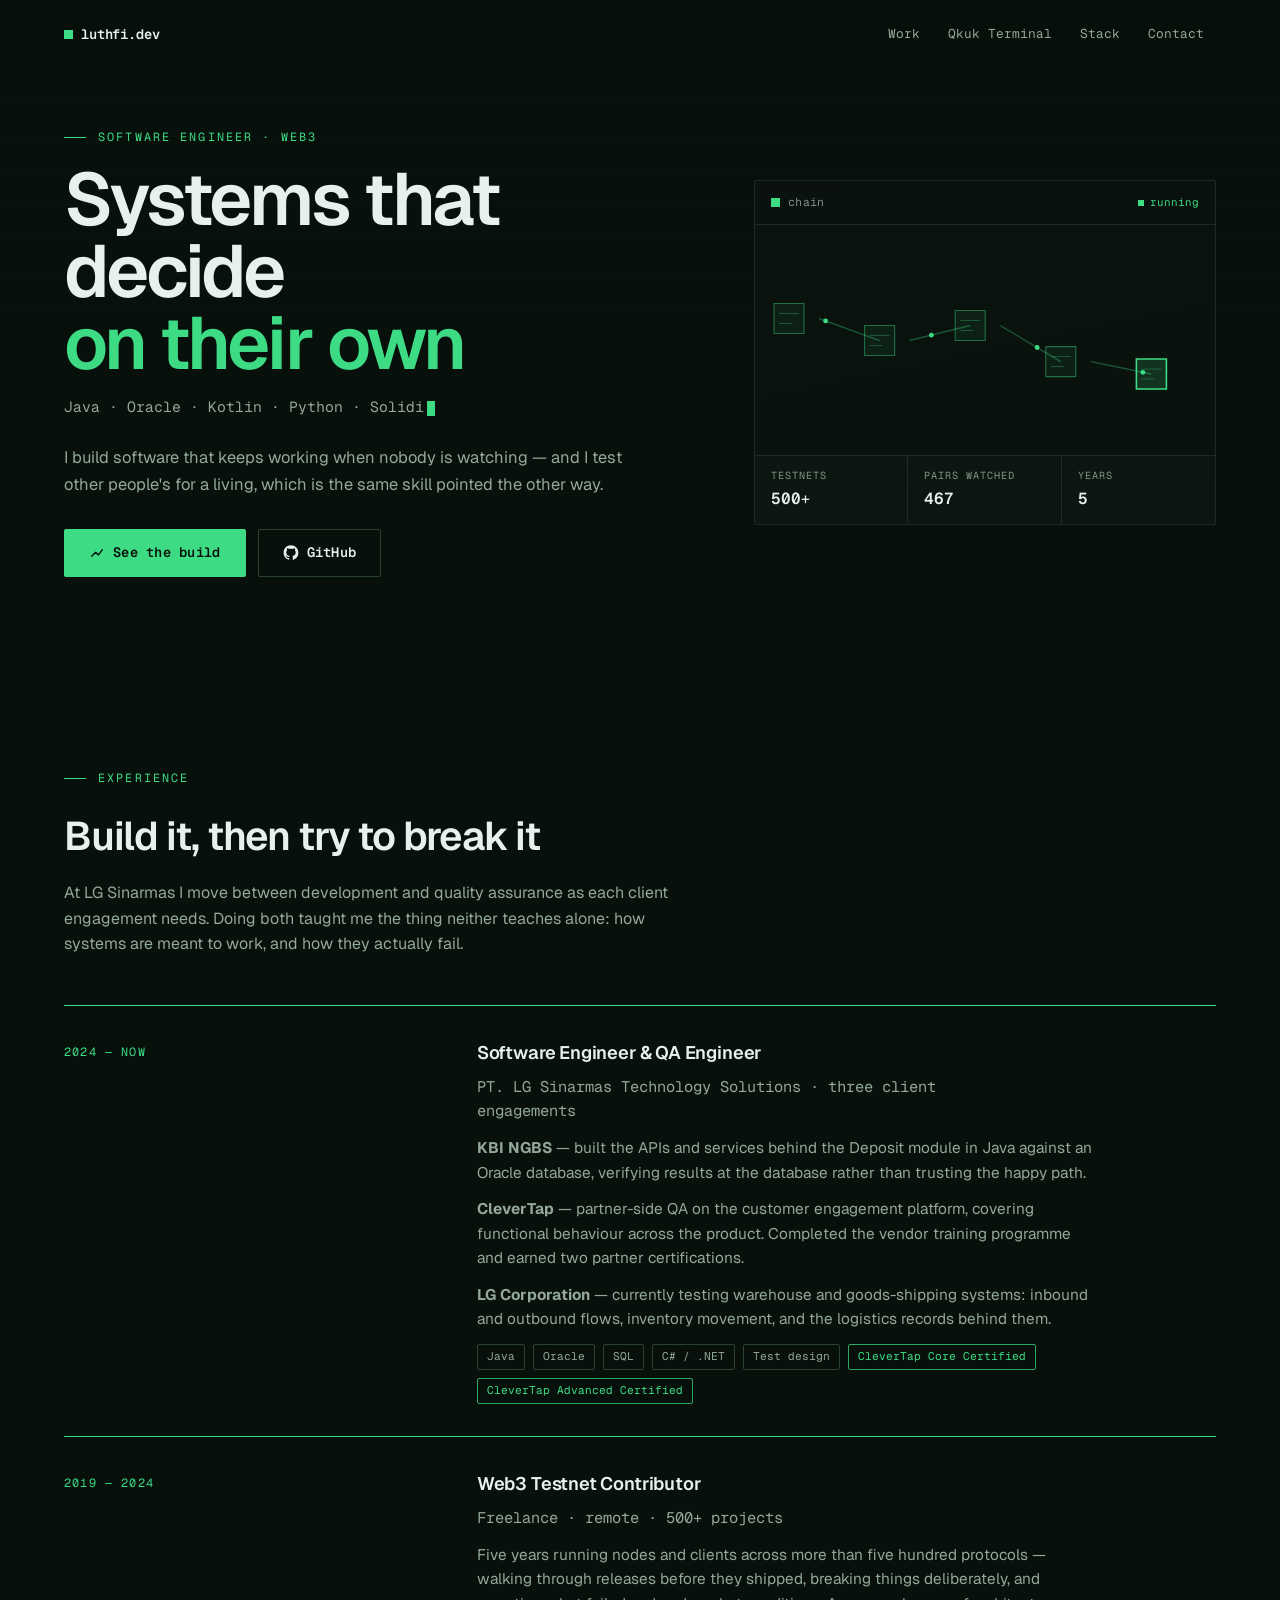
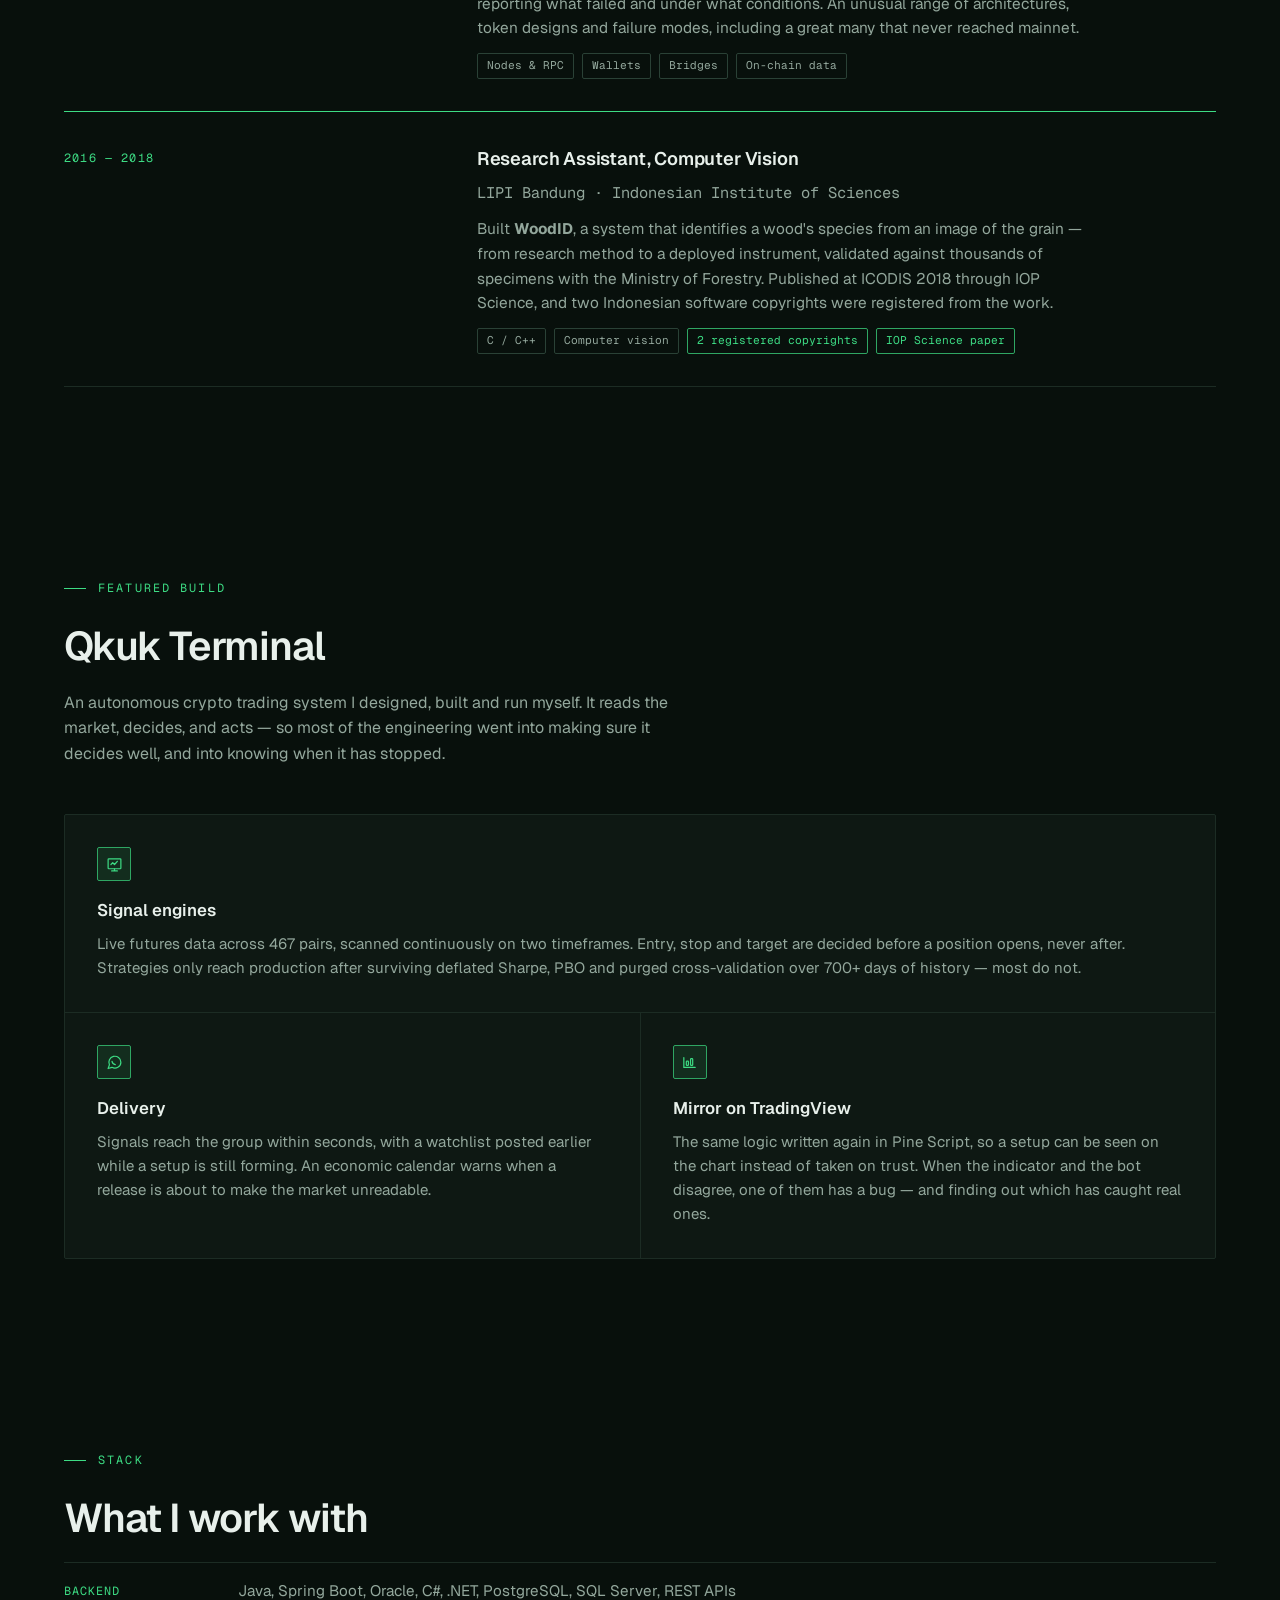
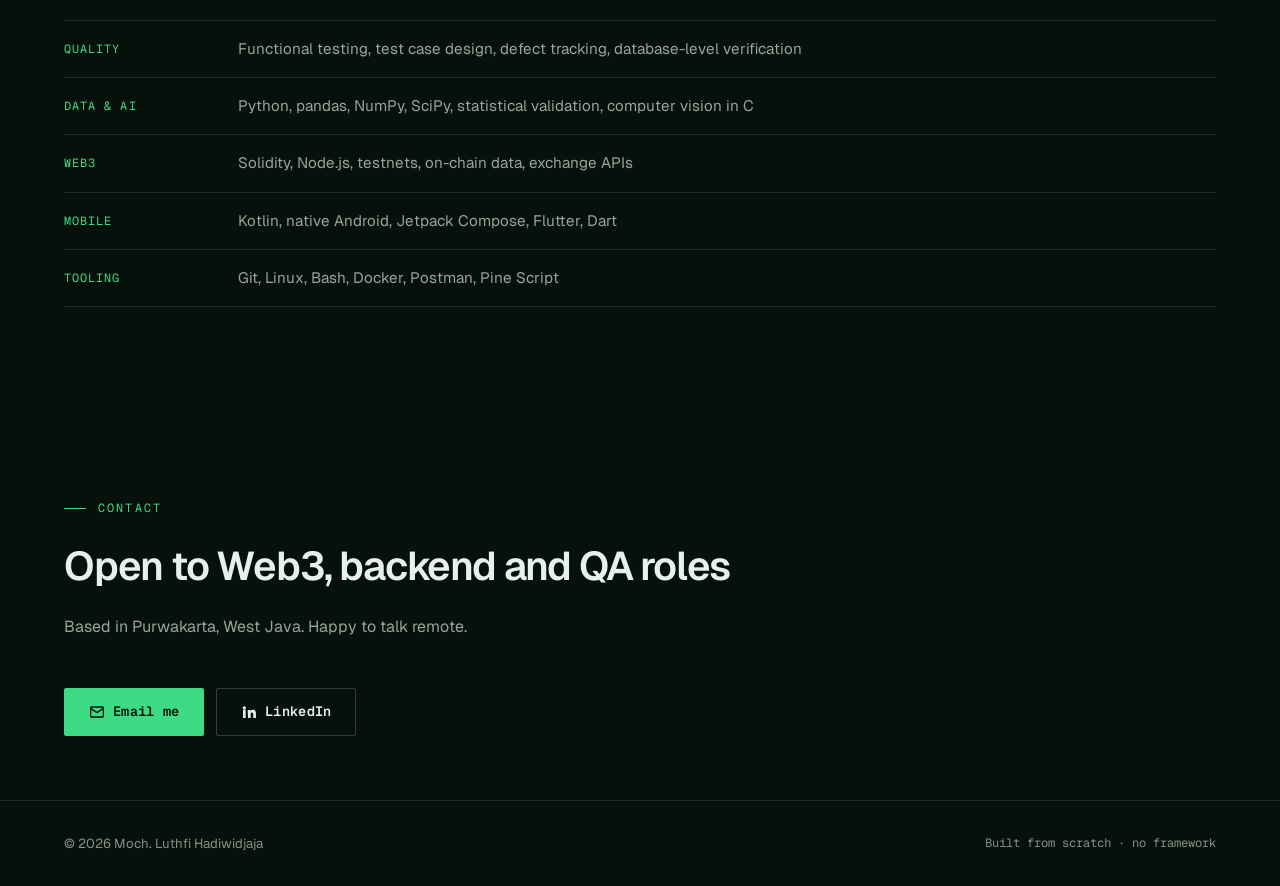
==== index.html @ 151cc18e "Redesign: blockchain terminal, black and green Design read: developer portfolio for recruiters and c" ====
<!DOCTYPE html>
<html lang="en">
<head>
<meta charset="utf-8" />
<meta name="viewport" content="width=device-width, initial-scale=1" />
<title>Moch. Luthfi Hadiwidjaja — Software Engineer</title>
<meta name="description" content="Software engineer focused on Web3 and autonomous systems. Building Qkuk Terminal: signal engines, statistical validation, and a TradingView indicator. Five years across 500+ Web3 testnets." />
<meta name="theme-color" content="#08100C" />
<meta property="og:title" content="Moch. Luthfi Hadiwidjaja — Software Engineer" />
<meta property="og:description" content="Web3 and autonomous systems. Building Qkuk Terminal." />
<meta property="og:type" content="website" />
<link rel="preconnect" href="https://fonts.googleapis.com" />
<link rel="preconnect" href="https://fonts.gstatic.com" crossorigin />
<link href="https://fonts.googleapis.com/css2?family=Geist:wght@300;400;500;600;700&family=Geist+Mono:wght@400;500;600&display=swap" rel="stylesheet" />
<link rel="stylesheet" href="style.css" />
<link rel="icon" href="data:image/svg+xml,<svg xmlns='http://www.w3.org/2000/svg' viewBox='0 0 32 32'><rect width='32' height='32' fill='%2308100C'/><rect x='5' y='12' width='8' height='8' fill='%233DDC84'/><rect x='19' y='12' width='8' height='8' fill='%233DDC84' opacity='.55'/><path d='M13 16h6' stroke='%233DDC84' stroke-width='1.6'/></svg>" />
</head>
<body>

<a class="skip" href="#main">Skip to content</a>
<div class="grid-bg" aria-hidden="true"></div>

<nav class="nav" id="nav">
  <div class="nav-in">
    <a class="brand" href="#top"><span class="blk" aria-hidden="true"></span>luthfi.dev</a>
    <div class="nav-links">
      <a class="opt" href="#work">Work</a>
      <a class="opt" href="#terminal">Qkuk Terminal</a>
      <a class="opt" href="#stack">Stack</a>
      <a href="#contact">Contact</a>
    </div>
  </div>
</nav>

<main id="main">

<!-- ══ HERO ══ split, left-weighted. Centered hero is banned at VARIANCE 8. -->
<section class="hero" id="top">
  <div class="wrap">
    <div class="hero-g">
      <div>
        <p class="eyebrow">Software Engineer · Web3</p>
        <h1>Systems that decide<br /><em>on their own</em></h1>
        <p class="role" id="role"><span class="car"></span></p>
        <p class="lede">
          I build software that keeps working when nobody is watching — and
          I test other people's for a living, which is the same skill pointed
          the other way.
        </p>
        <div class="cta">
          <a class="btn btn-1" href="#terminal">
            <svg viewBox="0 0 24 24" fill="none" stroke="currentColor" stroke-width="2" stroke-linecap="round" stroke-linejoin="round" aria-hidden="true"><path d="M4 17l6-6 4 4 6-8"/></svg>
            See the build
          </a>
          <a class="btn btn-2" href="https://github.com/luthfihadi78" rel="noopener">
            <svg viewBox="0 0 24 24" fill="currentColor" aria-hidden="true"><path d="M12 .5C5.7.5.9 5.3.9 11.6c0 4.9 3.2 9.1 7.6 10.6.6.1.8-.2.8-.6v-2c-3.1.7-3.7-1.5-3.7-1.5-.5-1.3-1.2-1.6-1.2-1.6-1-.7.1-.7.1-.7 1.1.1 1.7 1.1 1.7 1.1 1 1.7 2.6 1.2 3.2.9.1-.7.4-1.2.7-1.5-2.5-.3-5.1-1.2-5.1-5.5 0-1.2.4-2.2 1.1-3-.1-.3-.5-1.4.1-2.9 0 0 .9-.3 3 1.1.9-.2 1.8-.4 2.8-.4s1.9.1 2.8.4c2.1-1.4 3-1.1 3-1.1.6 1.5.2 2.6.1 2.9.7.8 1.1 1.8 1.1 3 0 4.3-2.6 5.2-5.1 5.5.4.4.8 1.1.8 2.2v3.3c0 .3.2.7.8.6 4.4-1.5 7.6-5.7 7.6-10.6C23.1 5.3 18.3.5 12 .5z"/></svg>
            GitHub
          </a>
        </div>
      </div>

      <div class="chain rv">
        <div class="chain-bar">
          <span class="blk" aria-hidden="true"></span>
          <span class="t">chain</span>
          <span class="live">running</span>
        </div>
        <div class="chain-c">
          <canvas id="chain" role="img" aria-label="Abstract animation of linked blocks forming a chain"></canvas>
        </div>
        <div class="chain-f">
          <div><span class="k">Testnets</span><span class="v" data-count="500">0</span>+</div>
          <div><span class="k">Pairs watched</span><span class="v" data-count="467">0</span></div>
          <div><span class="k">Years</span><span class="v" data-count="5">0</span></div>
        </div>
      </div>
    </div>
  </div>
</section>

<!-- ══ WORK ══ ledger rows, not cards -->
<section id="work">
  <div class="wrap">
    <p class="eyebrow rv">Experience</p>
    <h2 class="rv">Build it, then try to break it</h2>
    <p class="sec-lede rv">
      At LG Sinarmas I move between development and quality assurance as each
      client engagement needs. Doing both taught me the thing neither teaches
      alone: how systems are meant to work, and how they actually fail.
    </p>

    <div class="ledger">
      <div class="row rv">
        <div class="lab">2024 — now</div>
        <div>
          <h3>Software Engineer &amp; QA Engineer</h3>
          <p class="meta">PT. LG Sinarmas Technology Solutions · three client engagements</p>
          <p>
            <strong>KBI NGBS</strong> — built the APIs and services behind the Deposit
            module in Java against an Oracle database, verifying results at the
            database rather than trusting the happy path.
          </p>
          <p>
            <strong>CleverTap</strong> — partner-side QA on the customer engagement
            platform, covering functional behaviour across the product. Completed
            the vendor training programme and earned two partner certifications.
          </p>
          <p>
            <strong>LG Corporation</strong> — currently testing warehouse and
            goods-shipping systems: inbound and outbound flows, inventory movement,
            and the logistics records behind them.
          </p>
          <div class="tags">
            <span class="tag">Java</span><span class="tag">Oracle</span><span class="tag">SQL</span>
            <span class="tag">C# / .NET</span><span class="tag">Test design</span>
            <span class="tag cert">CleverTap Core Certified</span>
            <span class="tag cert">CleverTap Advanced Certified</span>
          </div>
        </div>
      </div>

      <div class="row rv">
        <div class="lab">2019 — 2024</div>
        <div>
          <h3>Web3 Testnet Contributor</h3>
          <p class="meta">Freelance · remote · 500+ projects</p>
          <p>
            Five years running nodes and clients across more than five hundred
            protocols — walking through releases before they shipped, breaking
            things deliberately, and reporting what failed and under what
            conditions. An unusual range of architectures, token designs and
            failure modes, including a great many that never reached mainnet.
          </p>
          <div class="tags">
            <span class="tag">Nodes &amp; RPC</span><span class="tag">Wallets</span>
            <span class="tag">Bridges</span><span class="tag">On-chain data</span>
          </div>
        </div>
      </div>

      <div class="row rv">
        <div class="lab">2016 — 2018</div>
        <div>
          <h3>Research Assistant, Computer Vision</h3>
          <p class="meta">LIPI Bandung · Indonesian Institute of Sciences</p>
          <p>
            Built <strong>WoodID</strong>, a system that identifies a wood's species
            from an image of the grain — from research method to a deployed
            instrument, validated against thousands of specimens with the Ministry
            of Forestry. Published at ICODIS 2018 through IOP Science, and two
            Indonesian software copyrights were registered from the work.
          </p>
          <div class="tags">
            <span class="tag">C / C++</span><span class="tag">Computer vision</span>
            <span class="tag cert">2 registered copyrights</span>
            <span class="tag cert">IOP Science paper</span>
          </div>
        </div>
      </div>
    </div>
  </div>
</section>

<!-- ══ QKUK TERMINAL ══ -->
<section id="terminal">
  <div class="wrap">
    <p class="eyebrow rv">Featured build</p>
    <h2 class="rv">Qkuk Terminal</h2>
    <p class="sec-lede rv">
      An autonomous crypto trading system I designed, built and run myself. It
      reads the market, decides, and acts — so most of the engineering went into
      making sure it decides well, and into knowing when it has stopped.
    </p>

    <div class="pill-g rv">
      <article class="pill">
        <div class="ico"><svg viewBox="0 0 24 24" stroke-linecap="round" stroke-linejoin="round" aria-hidden="true"><rect x="3" y="4" width="18" height="14" rx="1"/><path d="M8 21h8M12 18v3M7 12l2.5-2.5L12 12l4-4.5"/></svg></div>
        <h3>Signal engines</h3>
        <p>
          Live futures data across 467 pairs, scanned continuously on two
          timeframes. Entry, stop and target are decided before a position opens,
          never after. Strategies only reach production after surviving deflated
          Sharpe, PBO and purged cross-validation over 700+ days of history —
          most do not.
        </p>
      </article>

      <article class="pill">
        <div class="ico"><svg viewBox="0 0 24 24" stroke-linecap="round" stroke-linejoin="round" aria-hidden="true"><path d="M21 11.5a8.4 8.4 0 0 1-12.6 7.3L3 20.5l1.8-5.2A8.5 8.5 0 1 1 21 11.5z"/><path d="M8.5 10.5c.4 2.2 2.4 4.2 4.6 4.6"/></svg></div>
        <h3>Delivery</h3>
        <p>
          Signals reach the group within seconds, with a watchlist posted earlier
          while a setup is still forming. An economic calendar warns when a
          release is about to make the market unreadable.
        </p>
      </article>

      <article class="pill">
        <div class="ico"><svg viewBox="0 0 24 24" stroke-linecap="round" stroke-linejoin="round" aria-hidden="true"><path d="M4 19V5M4 19h16"/><rect x="7.5" y="10" width="3" height="6" rx="1"/><rect x="13.5" y="6.5" width="3" height="9.5" rx="1"/></svg></div>
        <h3>Mirror on TradingView</h3>
        <p>
          The same logic written again in Pine Script, so a setup can be seen on
          the chart instead of taken on trust. When the indicator and the bot
          disagree, one of them has a bug — and finding out which has caught real
          ones.
        </p>
      </article>
    </div>
  </div>
</section>

<!-- ══ STACK ══ -->
<section id="stack">
  <div class="wrap">
    <p class="eyebrow rv">Stack</p>
    <h2 class="rv">What I work with</h2>
    <div class="stack rv">
      <div><span class="k">Backend</span><span class="v">Java, Spring Boot, Oracle, C#, .NET, PostgreSQL, SQL Server, REST APIs</span></div>
      <div><span class="k">Quality</span><span class="v">Functional testing, test case design, defect tracking, database-level verification</span></div>
      <div><span class="k">Data &amp; AI</span><span class="v">Python, pandas, NumPy, SciPy, statistical validation, computer vision in C</span></div>
      <div><span class="k">Web3</span><span class="v">Solidity, Node.js, testnets, on-chain data, exchange APIs</span></div>
      <div><span class="k">Mobile</span><span class="v">Kotlin, native Android, Jetpack Compose, Flutter, Dart</span></div>
      <div><span class="k">Tooling</span><span class="v">Git, Linux, Bash, Docker, Postman, Pine Script</span></div>
    </div>
  </div>
</section>

<!-- ══ CONTACT ══ one CTA intent, one label -->
<section id="contact" class="end">
  <div class="wrap">
    <p class="eyebrow rv">Contact</p>
    <h2 class="rv">Open to Web3, backend and QA roles</h2>
    <p class="sec-lede rv">Based in Purwakarta, West Java. Happy to talk remote.</p>
    <div class="cta rv">
      <a class="btn btn-1" href="mailto:luthfihadi78@gmail.com">
        <svg viewBox="0 0 24 24" fill="none" stroke="currentColor" stroke-width="2" stroke-linecap="round" stroke-linejoin="round" aria-hidden="true"><rect x="2.5" y="4.5" width="19" height="15" rx="1"/><path d="M3 7l9 6 9-6"/></svg>
        Email me
      </a>
      <a class="btn btn-2" href="https://www.linkedin.com/in/moch-luthfi-hadiwidjaja-aa91b5171/" rel="noopener">
        <svg viewBox="0 0 24 24" fill="currentColor" aria-hidden="true"><path d="M4.98 3.5a2.5 2.5 0 1 1 0 5 2.5 2.5 0 0 1 0-5zM3 9h4v12H3zM10 9h3.8v1.7h.05c.53-1 1.83-2.05 3.77-2.05 4.03 0 4.78 2.65 4.78 6.1V21h-4v-5.4c0-1.3-.02-2.96-1.8-2.96-1.8 0-2.08 1.4-2.08 2.86V21h-4z"/></svg>
        LinkedIn
      </a>
    </div>
  </div>
</section>

</main>

<footer>
  <div class="wrap foot">
    <span>© <span id="yr">2026</span> Moch. Luthfi Hadiwidjaja</span>
    <span class="m">Built from scratch · no framework</span>
  </div>
</footer>

<script src="script.js"></script>
</body>
</html>
---- style.css ----
/* ═══════════════════════════════════════════════════════════════════
   luthfihadi78.github.io — Moch. Luthfi Hadiwidjaja
   Design read : developer portfolio, dark-tech / blockchain-terminal.
   Dials       : VARIANCE 8 · MOTION 7 · DENSITY 4
   Accent      : #3DDC84 — single accent, locked page-wide.
                 72% saturation (rule: <80%), 10.8:1 on the ground.
   Radius      : 2px everywhere. One scale, no mixing.
   Type        : Geist + Geist Mono. Not Inter, no serif display.
   ═══════════════════════════════════════════════════════════════════ */

:root{
  /* ground is near-black with a faint green bias — chosen, not inherited */
  --bg:#08100C;  --bg-2:#0B1611;  --surf:#0E1813;  --surf-2:#132019;
  --line:#1C2C24; --line-lit:#2A4136;
  --fg:#E8F0EB;  --fg-2:#93A79C;  --fg-3:#7F9488;
  --ac:#3DDC84;  --ac-dim:#2FA663; --ac-wash:rgba(61,220,132,.10);
  --warn:#E3B341; --bad:#E36A5C;

  --sans:"Geist", ui-sans-serif, system-ui, -apple-system, "Segoe UI", Helvetica, Arial, sans-serif;
  --mono:"Geist Mono", ui-monospace, SFMono-Regular, Menlo, Consolas, monospace;

  --r:2px;                         /* SHAPE LOCK — satu skala, di mana pun */
  --w:1200px;
  --e:cubic-bezier(.22,1,.36,1);
  --s1:.25rem; --s2:.5rem; --s3:.75rem; --s4:1rem; --s6:1.5rem;
  --s8:2rem; --s12:3rem; --s16:4rem; --s24:6rem; --s32:8rem;
}
*{box-sizing:border-box}
html{scroll-behavior:smooth;-webkit-text-size-adjust:100%}
body{
  margin:0;min-height:100dvh;background:var(--bg);color:var(--fg);
  font-family:var(--sans);font-size:16px;line-height:1.6;overflow-x:hidden;
  -webkit-font-smoothing:antialiased;
}
img{max-width:100%;display:block}
a{color:var(--ac);text-decoration:none;transition:color 160ms var(--e)}
a:hover{color:#63E9A0}
:focus-visible{outline:2px solid var(--ac);outline-offset:3px;border-radius:var(--r)}
::selection{background:rgba(61,220,132,.25);color:#fff}
.skip{position:absolute;left:-9999px;top:0;background:var(--ac);color:#06120B;
      padding:var(--s3) var(--s6);font-weight:600;z-index:200;border-radius:0 0 var(--r) 0}
.skip:focus{left:0}

.wrap{width:100%;max-width:var(--w);margin:0 auto;padding:0 var(--s6);position:relative;z-index:10}
section{padding:var(--s24) 0;position:relative}

/* ── grid texture: ledger rows, not a mesh gradient ────────────── */
.grid-bg{
  position:fixed;inset:0;z-index:0;pointer-events:none;
  background-image:linear-gradient(var(--line) 1px,transparent 1px);
  background-size:100% 34px;opacity:.28;
  mask-image:linear-gradient(180deg,#000 0%,transparent 42%);
  -webkit-mask-image:linear-gradient(180deg,#000 0%,transparent 42%);
}

/* ── nav ───────────────────────────────────────────────────────── */
.nav{position:fixed;top:0;left:0;right:0;z-index:100;
     background:rgba(8,16,12,.78);backdrop-filter:blur(12px);-webkit-backdrop-filter:blur(12px);
     border-bottom:1px solid transparent;transition:border-color 260ms var(--e),background 260ms var(--e)}
.nav.on{border-bottom-color:var(--line);background:rgba(8,16,12,.94)}
.nav-in{max-width:var(--w);margin:0 auto;padding:var(--s3) var(--s6);
        display:flex;align-items:center;justify-content:space-between;gap:var(--s4)}
.brand{font-family:var(--mono);font-size:.86rem;font-weight:600;color:var(--fg);
       display:inline-flex;align-items:center;gap:var(--s2);min-height:44px;letter-spacing:-.01em}
.blk{width:9px;height:9px;background:var(--ac);flex:none}
.nav-links{display:flex;gap:var(--s1)}
.nav-links a{font-family:var(--mono);color:var(--fg-2);font-size:.8rem;padding:var(--s2) var(--s3);
             min-height:44px;display:inline-flex;align-items:center;border-radius:var(--r);
             transition:color 160ms var(--e),background 160ms var(--e)}
.nav-links a:hover{color:var(--fg);background:var(--surf)}
@media(max-width:760px){.nav-links a.opt{display:none}}

/* ── hero: split, left-weighted. ANTI-CENTER (VARIANCE 8) ──────── */
.hero{padding-top:var(--s32);padding-bottom:var(--s24)}
@media(max-width:760px){.hero{padding-top:var(--s24)}}
.hero-g{display:grid;grid-template-columns:minmax(0,1.15fr) minmax(0,.85fr);
        gap:var(--s16);align-items:center}
@media(max-width:960px){.hero-g{grid-template-columns:1fr;gap:var(--s8)}}

.eyebrow{font-family:var(--mono);font-size:.74rem;letter-spacing:.18em;text-transform:uppercase;
         color:var(--ac);margin:0 0 var(--s4);display:flex;align-items:center;gap:var(--s3)}
.eyebrow::before{content:"";width:22px;height:1px;background:var(--ac)}

h1{font-size:clamp(2.6rem,6.6vw,4.6rem);font-weight:600;line-height:.98;letter-spacing:-.04em;
   margin:0 0 var(--s4);text-wrap:balance}
h1 em{font-style:normal;color:var(--ac)}
.role{font-family:var(--mono);font-size:.92rem;color:var(--fg-2);margin:0 0 var(--s6);min-height:1.7em}
.role .car{display:inline-block;width:8px;height:1.05em;background:var(--ac);
           vertical-align:text-bottom;margin-left:3px;animation:bl 1.05s step-end infinite}
@keyframes bl{0%,100%{opacity:1}50%{opacity:0}}
.lede{color:var(--fg-2);max-width:52ch;margin:0 0 var(--s8);font-size:1.03rem}

.cta{display:flex;flex-wrap:wrap;gap:var(--s3)}
.btn{display:inline-flex;align-items:center;gap:var(--s2);padding:var(--s3) var(--s6);
     min-height:48px;border-radius:var(--r);font-family:var(--mono);font-size:.85rem;font-weight:600;
     letter-spacing:.02em;cursor:pointer;border:1px solid transparent;white-space:nowrap;
     transition:transform 150ms var(--e),background 150ms var(--e),border-color 150ms var(--e)}
.btn:active{transform:translateY(1px) scale(.985)}
.btn-1{background:var(--ac);color:#06120B}          /* 10.8:1 — lolos AA */
.btn-1:hover{background:#63E9A0;color:#06120B}
.btn-2{background:transparent;color:var(--fg);border-color:var(--line-lit)}
.btn-2:hover{background:var(--surf);border-color:var(--ac);color:var(--fg)}
.btn svg{width:16px;height:16px;flex:none}

/* ── hero visual: rantai blok ──────────────────────────────────── */
.chain{border:1px solid var(--line);background:linear-gradient(168deg,var(--surf),var(--bg-2));
       border-radius:var(--r);overflow:hidden}
.chain-bar{display:flex;align-items:center;gap:var(--s2);padding:var(--s3) var(--s4);
           border-bottom:1px solid var(--line);background:rgba(0,0,0,.28)}
.chain-bar .t{font-family:var(--mono);font-size:.72rem;color:var(--fg-3);letter-spacing:.04em}
.chain-bar .live{margin-left:auto;font-family:var(--mono);font-size:.68rem;color:var(--ac);
                 display:inline-flex;align-items:center;gap:6px}
.chain-bar .live::before{content:"";width:6px;height:6px;background:var(--ac);
                         animation:pl 2.2s ease-out infinite}
@keyframes pl{0%{box-shadow:0 0 0 0 rgba(61,220,132,.6)}70%{box-shadow:0 0 0 8px rgba(61,220,132,0)}100%{box-shadow:0 0 0 0 rgba(61,220,132,0)}}
.chain-c{height:230px;background:rgba(0,0,0,.2)}
.chain-c canvas{display:block;width:100%;height:100%}
.chain-f{display:grid;grid-template-columns:repeat(3,1fr);border-top:1px solid var(--line)}
.chain-f div{padding:var(--s3) var(--s4);border-right:1px solid var(--line)}
.chain-f div:last-child{border-right:none}
.chain-f .k{font-family:var(--mono);font-size:.64rem;letter-spacing:.1em;text-transform:uppercase;
            color:var(--fg-3);display:block;margin-bottom:2px}
.chain-f .v{font-family:var(--mono);font-size:1rem;font-weight:600;color:var(--fg);
            font-variant-numeric:tabular-nums}

/* ── headings ──────────────────────────────────────────────────── */
h2{font-size:clamp(1.7rem,3.4vw,2.5rem);font-weight:600;letter-spacing:-.03em;
   margin:0 0 var(--s3);text-wrap:balance}
.sec-lede{color:var(--fg-2);max-width:58ch;margin:0 0 var(--s12)}

/* ── ledger rows: garis, bukan kartu (aturan 4.4) ──────────────── */
.ledger{border-top:1px solid var(--line)}
.row{display:grid;grid-template-columns:minmax(0,.34fr) minmax(0,.66fr);gap:var(--s8);
     padding:var(--s8) 0;border-bottom:1px solid var(--line);position:relative;
     transition:background 240ms var(--e)}
.row:hover{background:var(--bg-2)}
.row::before{content:"";position:absolute;left:0;top:-1px;height:1px;width:0;background:var(--ac);
             transition:width 620ms var(--e)}
.row.in::before{width:100%}
@media(max-width:820px){.row{grid-template-columns:1fr;gap:var(--s3)}}
.row .lab{font-family:var(--mono);font-size:.74rem;letter-spacing:.1em;text-transform:uppercase;
          color:var(--ac);padding-top:5px}
.row h3{font-size:1.14rem;font-weight:600;margin:0 0 var(--s2);letter-spacing:-.01em}
.row p{color:var(--fg-2);margin:0 0 var(--s3);font-size:.96rem;max-width:62ch}
.row p:last-child{margin-bottom:0}
.meta{font-family:var(--mono);font-size:.74rem;color:var(--fg-3);margin:0 0 var(--s3)}
.tags{display:flex;flex-wrap:wrap;gap:var(--s2);margin-top:var(--s3)}
.tag{font-family:var(--mono);font-size:.7rem;color:var(--fg-2);border:1px solid var(--line-lit);
     border-radius:var(--r);padding:3px 9px}
.tag.cert{border-color:var(--ac-dim);color:var(--ac)}

/* ── pilar Qkuk: 2×2 asimetris, bukan 3 kartu sama ─────────────── */
.pill-g{display:grid;grid-template-columns:repeat(2,minmax(0,1fr));gap:1px;
        background:var(--line);border:1px solid var(--line);border-radius:var(--r);overflow:hidden}
@media(max-width:820px){.pill-g{grid-template-columns:1fr}}
.pill{background:var(--surf);padding:var(--s8);transition:background 240ms var(--e)}
.pill:hover{background:var(--surf-2)}
.pill:first-child{grid-column:1/-1}
@media(max-width:820px){.pill:first-child{grid-column:auto}}
.pill .ico{width:34px;height:34px;display:grid;place-items:center;margin-bottom:var(--s4);
           border:1px solid var(--ac-dim);border-radius:var(--r);background:var(--ac-wash)}
.pill .ico svg{width:17px;height:17px;stroke:var(--ac);fill:none;stroke-width:1.7}
.pill h3{font-size:1.05rem;font-weight:600;margin:0 0 var(--s2)}
.pill p{color:var(--fg-2);font-size:.94rem;margin:0}

/* ── stack ─────────────────────────────────────────────────────── */
.stack{display:grid;gap:0;border-top:1px solid var(--line)}
.stack div{display:grid;grid-template-columns:150px 1fr;gap:var(--s6);
           padding:var(--s4) 0;border-bottom:1px solid var(--line)}
@media(max-width:600px){.stack div{grid-template-columns:1fr;gap:var(--s1)}}
.stack .k{font-family:var(--mono);font-size:.74rem;letter-spacing:.09em;text-transform:uppercase;
          color:var(--ac);padding-top:3px}
.stack .v{color:var(--fg-2);font-size:.95rem}

/* ── kontak ────────────────────────────────────────────────────── */
.end{padding-bottom:var(--s16)}
.end h2{margin-bottom:var(--s4)}
footer{border-top:1px solid var(--line);padding:var(--s8) 0;color:var(--fg-3);font-size:.82rem}
.foot{display:flex;flex-wrap:wrap;gap:var(--s4);justify-content:space-between;align-items:center}
.foot .m{font-family:var(--mono);font-size:.76rem}

/* ── reveal ────────────────────────────────────────────────────── */
.rv{opacity:0;transform:translateY(18px);
    transition:opacity 640ms var(--e),transform 640ms var(--e)}
.rv.in{opacity:1;transform:none}

@media(prefers-reduced-motion:reduce){
  html{scroll-behavior:auto}
  *,*::before,*::after{animation-duration:.001ms!important;animation-iteration-count:1!important;
                       transition-duration:.001ms!important}
  .rv{opacity:1;transform:none}
  .row::before{width:100%}
}
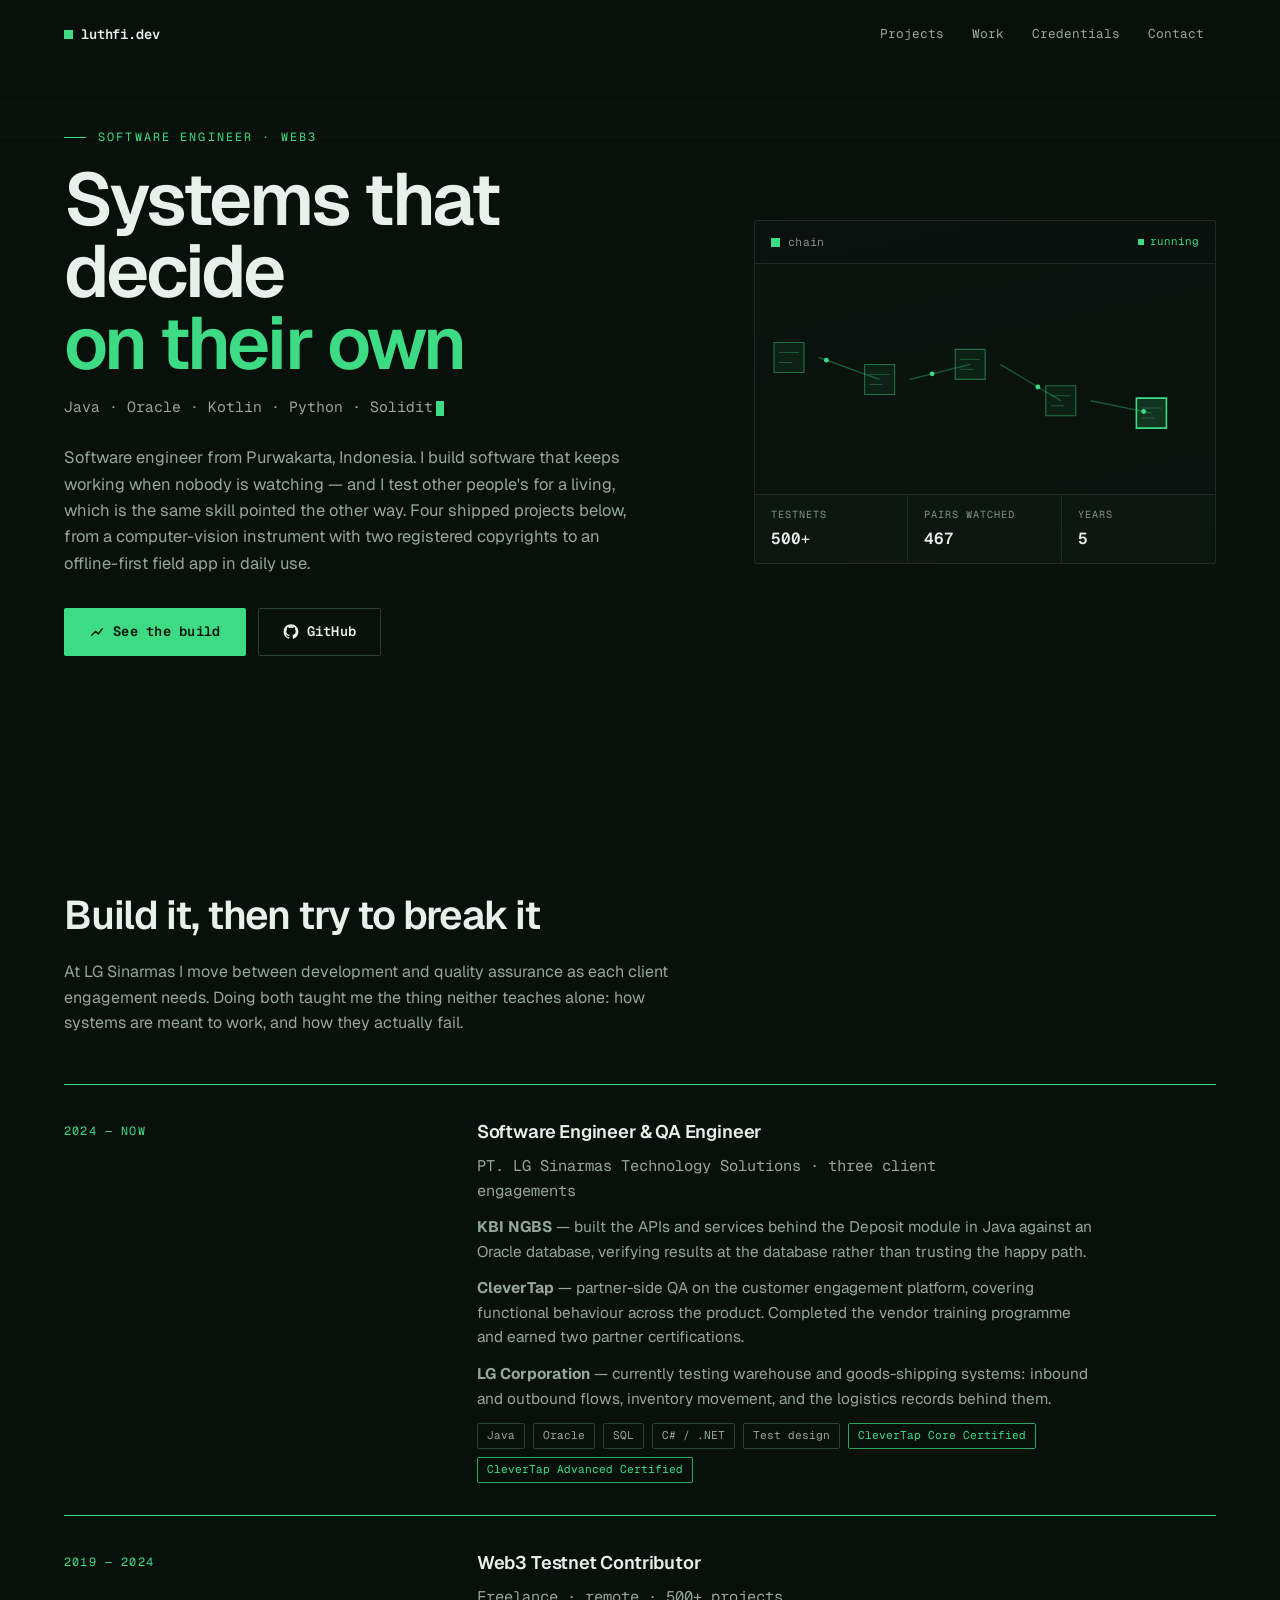
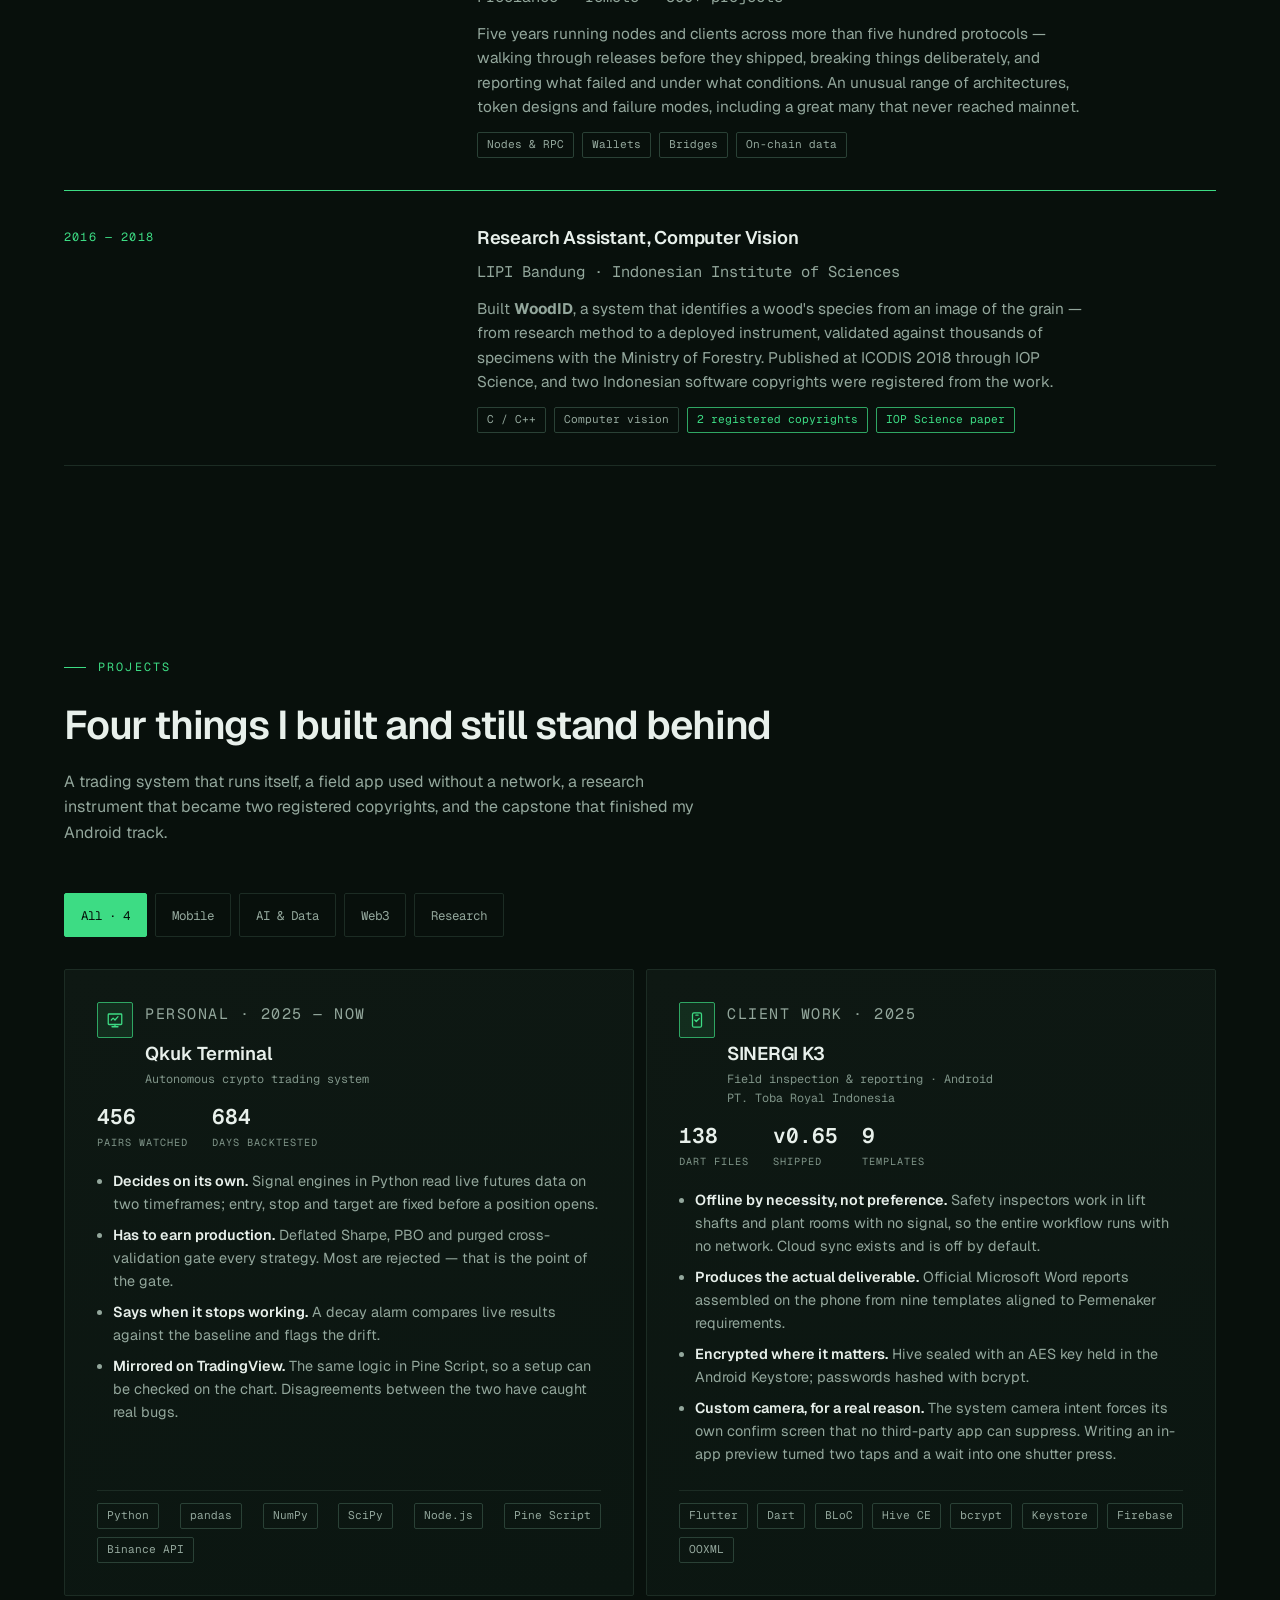
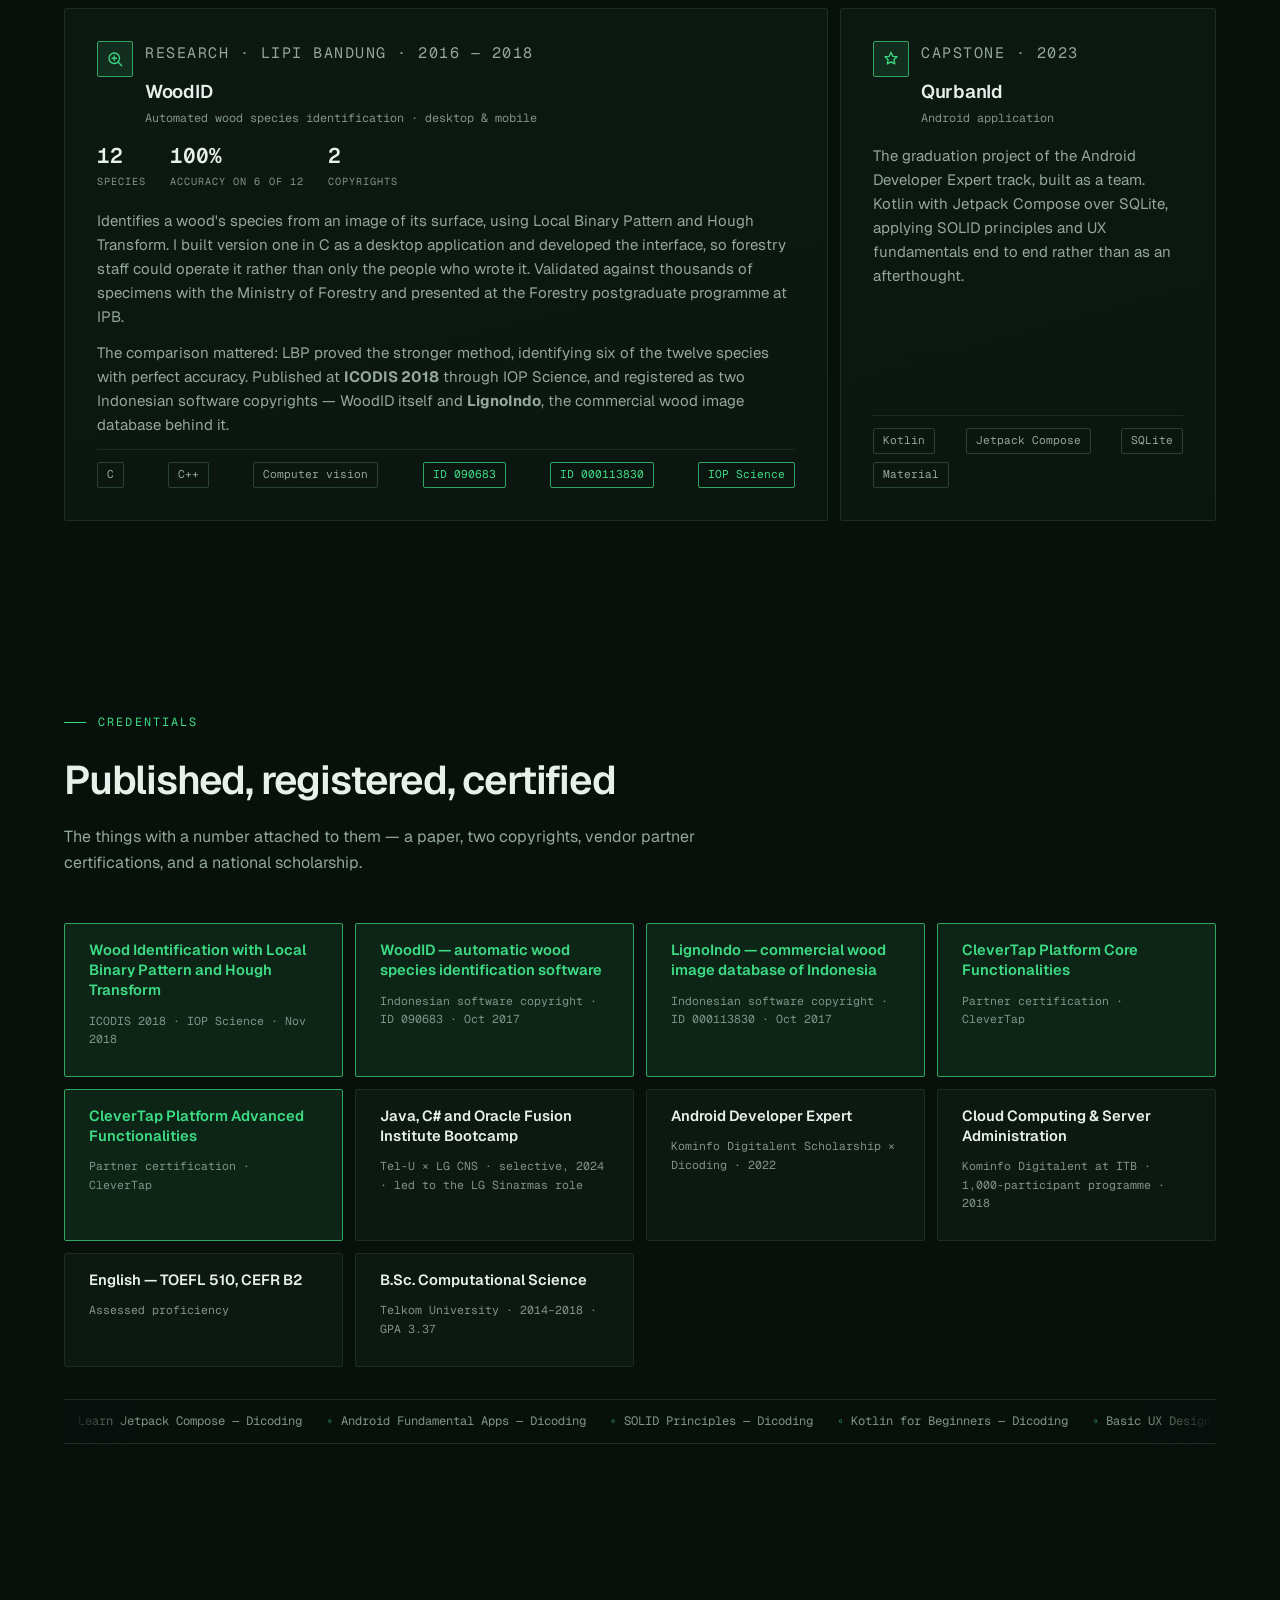
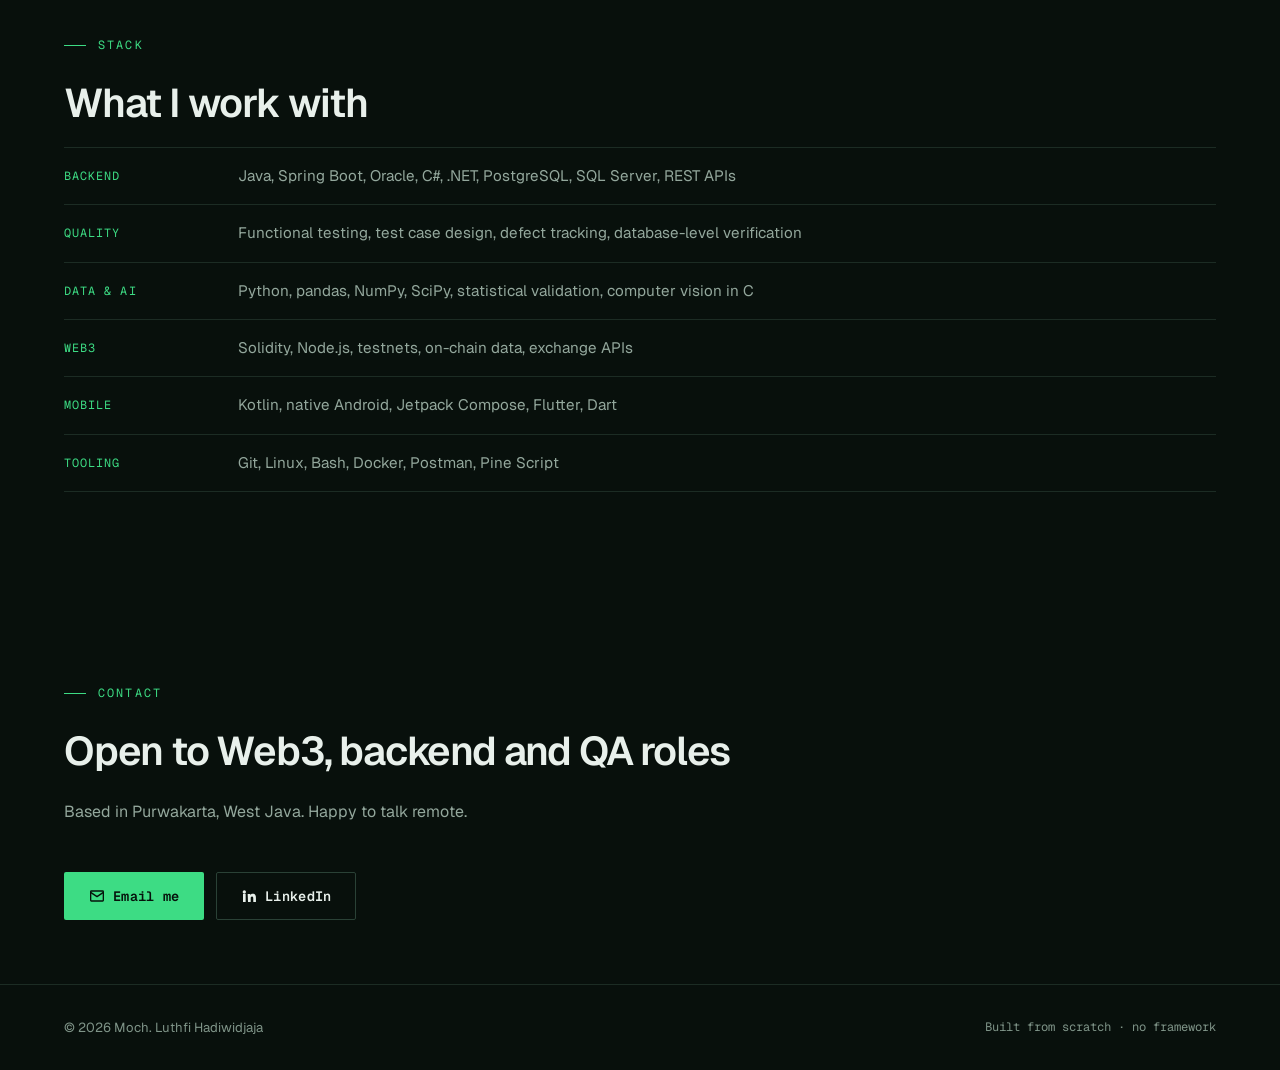
==== commit b6708245: "Galeri project: 4 project, kredensial, dan biodata lengkap Layout Bento diambil dari UI/UX Pro Max —" ====
--- a/index.html
+++ b/index.html
@@ -24,9 +24,9 @@
   <div class="nav-in">
     <a class="brand" href="#top"><span class="blk" aria-hidden="true"></span>luthfi.dev</a>
     <div class="nav-links">
+      <a class="opt" href="#projects">Projects</a>
       <a class="opt" href="#work">Work</a>
-      <a class="opt" href="#terminal">Qkuk Terminal</a>
-      <a class="opt" href="#stack">Stack</a>
+      <a class="opt" href="#credentials">Credentials</a>
       <a href="#contact">Contact</a>
     </div>
   </div>
@@ -43,9 +43,11 @@
         <h1>Systems that decide<br /><em>on their own</em></h1>
         <p class="role" id="role"><span class="car"></span></p>
         <p class="lede">
-          I build software that keeps working when nobody is watching — and
-          I test other people's for a living, which is the same skill pointed
-          the other way.
+          Software engineer from Purwakarta, Indonesia. I build software that keeps
+          working when nobody is watching — and I test other people's for a living,
+          which is the same skill pointed the other way. Four shipped projects below,
+          from a computer-vision instrument with two registered copyrights to an
+          offline-first field app in daily use.
         </p>
         <div class="cta">
           <a class="btn btn-1" href="#terminal">
@@ -161,50 +163,194 @@
   </div>
 </section>
 
-<!-- ══ QKUK TERMINAL ══ -->
-<section id="terminal">
-  <div class="wrap">
-    <p class="eyebrow rv">Featured build</p>
-    <h2 class="rv">Qkuk Terminal</h2>
+<!-- ══ GALERI PROJECT ══ bento, layout dari UI/UX Pro Max -->
+<section id="projects">
+  <div class="wrap">
+    <p class="eyebrow rv">Projects</p>
+    <h2 class="rv">Four things I built and still stand behind</h2>
     <p class="sec-lede rv">
-      An autonomous crypto trading system I designed, built and run myself. It
-      reads the market, decides, and acts — so most of the engineering went into
-      making sure it decides well, and into knowing when it has stopped.
+      A trading system that runs itself, a field app used without a network, a
+      research instrument that became two registered copyrights, and the capstone
+      that finished my Android track.
     </p>
 
-    <div class="pill-g rv">
-      <article class="pill">
-        <div class="ico"><svg viewBox="0 0 24 24" stroke-linecap="round" stroke-linejoin="round" aria-hidden="true"><rect x="3" y="4" width="18" height="14" rx="1"/><path d="M8 21h8M12 18v3M7 12l2.5-2.5L12 12l4-4.5"/></svg></div>
-        <h3>Signal engines</h3>
+    <div class="filter rv" role="group" aria-label="Filter projects by category">
+      <button class="fbtn" type="button" data-f="all" aria-pressed="true">All · 4</button>
+      <button class="fbtn" type="button" data-f="mobile" aria-pressed="false">Mobile</button>
+      <button class="fbtn" type="button" data-f="ai" aria-pressed="false">AI &amp; Data</button>
+      <button class="fbtn" type="button" data-f="web3" aria-pressed="false">Web3</button>
+      <button class="fbtn" type="button" data-f="research" aria-pressed="false">Research</button>
+    </div>
+
+    <div class="bento" id="bento">
+
+      <article class="pj rv" data-cat="ai web3">
+        <div class="pj-top">
+          <div class="pj-ico"><svg viewBox="0 0 24 24" stroke-linecap="round" stroke-linejoin="round" aria-hidden="true"><rect x="3" y="4" width="18" height="14" rx="1"/><path d="M8 21h8M12 18v3M7 12l2.5-2.5L12 12l4-4.5"/></svg></div>
+          <div>
+            <p class="pj-kind">Personal · 2025 — now</p>
+            <h3>Qkuk Terminal</h3>
+            <p class="sub">Autonomous crypto trading system</p>
+          </div>
+        </div>
+        <div class="pj-num">
+          <div><span class="n" data-count="467">0</span><span class="l">pairs watched</span></div>
+          <div><span class="n" data-count="700">0</span><span class="l">days backtested</span></div>
+        </div>
+        <ul>
+          <li><b>Decides on its own.</b> Signal engines in Python read live futures data on two timeframes; entry, stop and target are fixed before a position opens.</li>
+          <li><b>Has to earn production.</b> Deflated Sharpe, PBO and purged cross-validation gate every strategy. Most are rejected — that is the point of the gate.</li>
+          <li><b>Says when it stops working.</b> A decay alarm compares live results against the baseline and flags the drift.</li>
+          <li><b>Mirrored on TradingView.</b> The same logic in Pine Script, so a setup can be checked on the chart. Disagreements between the two have caught real bugs.</li>
+        </ul>
+        <div class="foot">
+          <span class="tag">Python</span><span class="tag">pandas</span><span class="tag">NumPy</span>
+          <span class="tag">SciPy</span><span class="tag">Node.js</span><span class="tag">Pine Script</span>
+          <span class="tag">Binance API</span>
+        </div>
+      </article>
+
+      <article class="pj rv" data-cat="mobile">
+        <div class="pj-top">
+          <div class="pj-ico"><svg viewBox="0 0 24 24" stroke-linecap="round" stroke-linejoin="round" aria-hidden="true"><rect x="6" y="2.5" width="12" height="19" rx="2"/><path d="M10.5 5.5h3M9 12l2 2 4-4"/></svg></div>
+          <div>
+            <p class="pj-kind">Client work · 2025</p>
+            <h3>SINERGI K3</h3>
+            <p class="sub">Field inspection &amp; reporting · Android<br />PT. Toba Royal Indonesia</p>
+          </div>
+        </div>
+        <div class="pj-num">
+          <div><span class="n" data-count="141">0</span><span class="l">dart files</span></div>
+          <div><span class="n">v0.65</span><span class="l">shipped</span></div>
+          <div><span class="n" data-count="9">0</span><span class="l">templates</span></div>
+        </div>
+        <ul>
+          <li><b>Offline by necessity, not preference.</b> Safety inspectors work in lift shafts and plant rooms with no signal, so the entire workflow runs with no network. Cloud sync exists and is off by default.</li>
+          <li><b>Produces the actual deliverable.</b> Official Microsoft Word reports assembled on the phone from nine templates aligned to Permenaker requirements.</li>
+          <li><b>Encrypted where it matters.</b> Hive sealed with an AES key held in the Android Keystore; passwords hashed with bcrypt.</li>
+          <li><b>Custom camera, for a real reason.</b> The system camera intent forces its own confirm screen that no third-party app can suppress. Writing an in-app preview turned two taps and a wait into one shutter press.</li>
+        </ul>
+        <div class="foot">
+          <span class="tag">Flutter</span><span class="tag">Dart</span><span class="tag">BLoC</span>
+          <span class="tag">Hive CE</span><span class="tag">bcrypt</span><span class="tag">Keystore</span>
+          <span class="tag">Firebase</span><span class="tag">OOXML</span>
+        </div>
+      </article>
+
+      <article class="pj wide rv" data-cat="ai research">
+        <div class="pj-top">
+          <div class="pj-ico"><svg viewBox="0 0 24 24" stroke-linecap="round" stroke-linejoin="round" aria-hidden="true"><circle cx="11" cy="11" r="7"/><path d="M16.5 16.5L21 21M8 11h6M11 8v6"/></svg></div>
+          <div>
+            <p class="pj-kind">Research · LIPI Bandung · 2016 — 2018</p>
+            <h3>WoodID</h3>
+            <p class="sub">Automated wood species identification · desktop &amp; mobile</p>
+          </div>
+        </div>
+        <div class="pj-num">
+          <div><span class="n" data-count="12">0</span><span class="l">species</span></div>
+          <div><span class="n">100%</span><span class="l">accuracy on 6 of 12</span></div>
+          <div><span class="n" data-count="2">0</span><span class="l">copyrights</span></div>
+        </div>
         <p>
-          Live futures data across 467 pairs, scanned continuously on two
-          timeframes. Entry, stop and target are decided before a position opens,
-          never after. Strategies only reach production after surviving deflated
-          Sharpe, PBO and purged cross-validation over 700+ days of history —
-          most do not.
+          Identifies a wood's species from an image of its surface, using Local Binary
+          Pattern and Hough Transform. I built version one in C as a desktop application
+          and developed the interface, so forestry staff could operate it rather than
+          only the people who wrote it. Validated against thousands of specimens with the
+          Ministry of Forestry and presented at the Forestry postgraduate programme at IPB.
         </p>
+        <p>
+          The comparison mattered: LBP proved the stronger method, identifying six of the
+          twelve species with perfect accuracy. Published at <strong>ICODIS 2018</strong>
+          through IOP Science, and registered as two Indonesian software copyrights —
+          WoodID itself and <strong>LignoIndo</strong>, the commercial wood image database
+          behind it.
+        </p>
+        <div class="foot">
+          <span class="tag">C</span><span class="tag">C++</span><span class="tag">Computer vision</span>
+          <span class="tag cert">ID 090683</span><span class="tag cert">ID 000113830</span>
+          <span class="tag cert">IOP Science</span>
+        </div>
       </article>
 
-      <article class="pill">
-        <div class="ico"><svg viewBox="0 0 24 24" stroke-linecap="round" stroke-linejoin="round" aria-hidden="true"><path d="M21 11.5a8.4 8.4 0 0 1-12.6 7.3L3 20.5l1.8-5.2A8.5 8.5 0 1 1 21 11.5z"/><path d="M8.5 10.5c.4 2.2 2.4 4.2 4.6 4.6"/></svg></div>
-        <h3>Delivery</h3>
+      <article class="pj slim rv" data-cat="mobile">
+        <div class="pj-top">
+          <div class="pj-ico"><svg viewBox="0 0 24 24" stroke-linecap="round" stroke-linejoin="round" aria-hidden="true"><path d="M12 3l2.4 5.4 5.6.6-4.2 3.9 1.2 5.6L12 15.8 7 18.5l1.2-5.6L4 9l5.6-.6z"/></svg></div>
+          <div>
+            <p class="pj-kind">Capstone · 2023</p>
+            <h3>QurbanId</h3>
+            <p class="sub">Android application</p>
+          </div>
+        </div>
         <p>
-          Signals reach the group within seconds, with a watchlist posted earlier
-          while a setup is still forming. An economic calendar warns when a
-          release is about to make the market unreadable.
+          The graduation project of the Android Developer Expert track, built as a team.
+          Kotlin with Jetpack Compose over SQLite, applying SOLID principles and UX
+          fundamentals end to end rather than as an afterthought.
         </p>
+        <div class="foot">
+          <span class="tag">Kotlin</span><span class="tag">Jetpack Compose</span>
+          <span class="tag">SQLite</span><span class="tag">Material</span>
+        </div>
       </article>
 
-      <article class="pill">
-        <div class="ico"><svg viewBox="0 0 24 24" stroke-linecap="round" stroke-linejoin="round" aria-hidden="true"><path d="M4 19V5M4 19h16"/><rect x="7.5" y="10" width="3" height="6" rx="1"/><rect x="13.5" y="6.5" width="3" height="9.5" rx="1"/></svg></div>
-        <h3>Mirror on TradingView</h3>
-        <p>
-          The same logic written again in Pine Script, so a setup can be seen on
-          the chart instead of taken on trust. When the indicator and the bot
-          disagree, one of them has a bug — and finding out which has caught real
-          ones.
-        </p>
-      </article>
+    </div>
+  </div>
+</section>
+
+<!-- ══ KREDENSIAL ══ -->
+<section id="credentials">
+  <div class="wrap">
+    <p class="eyebrow rv">Credentials</p>
+    <h2 class="rv">Published, registered, certified</h2>
+    <p class="sec-lede rv">
+      The things with a number attached to them — a paper, two copyrights, vendor
+      partner certifications, and a national scholarship.
+    </p>
+
+    <div class="cred rv">
+      <div class="cd hi">
+        <p class="t">Wood Identification with Local Binary Pattern and Hough Transform</p>
+        <p class="i">ICODIS 2018 · IOP Science · Nov 2018</p>
+      </div>
+      <div class="cd hi">
+        <p class="t">WoodID — automatic wood species identification software</p>
+        <p class="i">Indonesian software copyright · ID 090683 · Oct 2017</p>
+      </div>
+      <div class="cd hi">
+        <p class="t">LignoIndo — commercial wood image database of Indonesia</p>
+        <p class="i">Indonesian software copyright · ID 000113830 · Oct 2017</p>
+      </div>
+      <div class="cd hi">
+        <p class="t">CleverTap Platform Core Functionalities</p>
+        <p class="i">Partner certification · CleverTap</p>
+      </div>
+      <div class="cd hi">
+        <p class="t">CleverTap Platform Advanced Functionalities</p>
+        <p class="i">Partner certification · CleverTap</p>
+      </div>
+      <div class="cd">
+        <p class="t">Java, C# and Oracle Fusion Institute Bootcamp</p>
+        <p class="i">Tel-U × LG CNS · selective, 2024 · led to the LG Sinarmas role</p>
+      </div>
+      <div class="cd">
+        <p class="t">Android Developer Expert</p>
+        <p class="i">Kominfo Digitalent Scholarship × Dicoding · 2022</p>
+      </div>
+      <div class="cd">
+        <p class="t">Cloud Computing &amp; Server Administration</p>
+        <p class="i">Kominfo Digitalent at ITB · 1,000-participant programme · 2018</p>
+      </div>
+      <div class="cd">
+        <p class="t">English — TOEFL 510, CEFR B2</p>
+        <p class="i">Assessed proficiency</p>
+      </div>
+      <div class="cd">
+        <p class="t">B.Sc. Computational Science</p>
+        <p class="i">Telkom University · 2014–2018 · GPA 3.37</p>
+      </div>
+    </div>
+
+    <div class="mq rv" aria-label="Additional certifications">
+      <div class="mq-t" id="mq"></div>
     </div>
   </div>
 </section>
--- a/style.css
+++ b/style.css
@@ -191,3 +191,100 @@
   .rv{opacity:1;transform:none}
   .row::before{width:100%}
 }
+
+/* ═══════════════════════════════════════════════════════════════════
+   GALERI PROJECT — tambahan 10 Sep
+   Layout Bento diambil dari UI/UX Pro Max (saran yang tepat untuk galeri).
+   Font & aksen TIDAK ikut sarannya: Orbitron adalah klise crypto, dan
+   #22C55E bersaturasi 83% (taste-skill: maks 80%). #3DDC84 dikunci.
+   ═══════════════════════════════════════════════════════════════════ */
+
+/* ── penyaring ─────────────────────────────────────────────────── */
+.filter{display:flex;flex-wrap:wrap;gap:var(--s2);margin:0 0 var(--s8)}
+.fbtn{font-family:var(--mono);font-size:.78rem;padding:var(--s3) var(--s4);min-height:44px;
+      background:transparent;color:var(--fg-2);border:1px solid var(--line);border-radius:var(--r);
+      cursor:pointer;transition:color 160ms var(--e),border-color 160ms var(--e),background 160ms var(--e)}
+.fbtn:hover{color:var(--fg);border-color:var(--line-lit)}
+.fbtn[aria-pressed="true"]{color:#06120B;background:var(--ac);border-color:var(--ac)}
+
+/* ── bento ─────────────────────────────────────────────────────── */
+.bento{display:grid;grid-template-columns:repeat(6,minmax(0,1fr));gap:var(--s3)}
+@media(max-width:980px){.bento{grid-template-columns:repeat(2,minmax(0,1fr))}}
+@media(max-width:620px){.bento{grid-template-columns:1fr}}
+
+.pj{grid-column:span 3;position:relative;display:flex;flex-direction:column;
+    background:linear-gradient(165deg,var(--surf),var(--bg-2));
+    border:1px solid var(--line);border-radius:var(--r);padding:var(--s8);overflow:hidden;
+    transition:transform 320ms var(--e),border-color 320ms var(--e),box-shadow 320ms var(--e),
+               opacity 320ms var(--e)}
+.pj.wide{grid-column:span 4}
+.pj.slim{grid-column:span 2}
+@media(max-width:980px){.pj,.pj.wide,.pj.slim{grid-column:span 1}}
+.pj:hover{transform:translateY(-3px) scale(1.012);border-color:var(--ac-dim);
+          box-shadow:0 20px 46px -28px rgba(0,0,0,.9),0 0 0 1px rgba(61,220,132,.14) inset}
+.pj::after{content:"";position:absolute;inset:0;pointer-events:none;opacity:0;
+           background:radial-gradient(460px circle at var(--mx,50%) var(--my,0%),
+                      rgba(61,220,132,.09),transparent 62%);
+           transition:opacity 320ms var(--e)}
+.pj:hover::after{opacity:1}
+.pj.off{display:none}
+
+.pj-top{display:flex;align-items:flex-start;gap:var(--s3);margin-bottom:var(--s4)}
+.pj-ico{width:36px;height:36px;flex:none;display:grid;place-items:center;
+        border:1px solid var(--ac-dim);border-radius:var(--r);background:var(--ac-wash)}
+.pj-ico svg{width:18px;height:18px;stroke:var(--ac);fill:none;stroke-width:1.7}
+.pj-kind{font-family:var(--mono);font-size:.66rem;letter-spacing:.1em;text-transform:uppercase;
+         color:var(--ac);margin:0 0 3px;white-space:nowrap;overflow:hidden;text-overflow:ellipsis}
+.pj h3{font-size:1.16rem;font-weight:600;margin:0;letter-spacing:-.015em}
+.pj .sub{font-family:var(--mono);font-size:.74rem;color:var(--fg-3);margin:2px 0 0}
+.pj p{color:var(--fg-2);font-size:.94rem;margin:0 0 var(--s3)}
+.pj ul{margin:0 0 var(--s4);padding-left:var(--s4);color:var(--fg-2);font-size:.9rem}
+.pj li{margin-bottom:var(--s2)}
+.pj li b{color:var(--fg);font-weight:600}
+.pj .foot{margin-top:auto;display:flex;flex-wrap:wrap;gap:var(--s2);padding-top:var(--s3);
+          border-top:1px solid var(--line)}
+
+/* angka penanda skala di dalam kartu */
+.pj-num{display:flex;flex-wrap:wrap;gap:var(--s6);margin:0 0 var(--s4)}
+.pj-num div{min-width:0}
+.pj-num .n{font-family:var(--mono);font-size:1.32rem;font-weight:600;color:var(--fg);
+           display:block;font-variant-numeric:tabular-nums;line-height:1.1}
+.pj-num .l{font-family:var(--mono);font-size:.64rem;letter-spacing:.1em;text-transform:uppercase;
+           color:var(--fg-3)}
+
+/* ── kredensial ────────────────────────────────────────────────── */
+.cred{display:grid;grid-template-columns:repeat(auto-fill,minmax(224px,1fr));gap:var(--s3)}
+.cd{background:var(--surf);border:1px solid var(--line);border-radius:var(--r);
+    padding:var(--s4) var(--s6);transition:border-color 220ms var(--e),background 220ms var(--e)}
+.cd:hover{border-color:var(--ac-dim);background:var(--surf-2)}
+.cd .t{font-size:.92rem;font-weight:600;margin:0 0 3px;line-height:1.35}
+.cd .i{font-family:var(--mono);font-size:.72rem;color:var(--fg-3)}
+.cd.hi{border-color:var(--ac-dim);background:var(--ac-wash)}
+.cd.hi .t{color:var(--ac)}
+
+/* ── pita berjalan (sertifikat kecil) ──────────────────────────── */
+.mq{overflow:hidden;border-top:1px solid var(--line);border-bottom:1px solid var(--line);
+    padding:var(--s3) 0;margin:var(--s8) 0 0;position:relative}
+.mq::before,.mq::after{content:"";position:absolute;top:0;bottom:0;width:70px;z-index:2;pointer-events:none}
+.mq::before{left:0;background:linear-gradient(90deg,var(--bg),transparent)}
+.mq::after{right:0;background:linear-gradient(270deg,var(--bg),transparent)}
+.mq-t{display:flex;gap:var(--s6);width:max-content;animation:mv 46s linear infinite}
+.mq:hover .mq-t{animation-play-state:paused}
+.mq-t span{font-family:var(--mono);font-size:.76rem;color:var(--fg-3);white-space:nowrap}
+.mq-t span::before{content:"◦ ";color:var(--ac)}
+@keyframes mv{from{transform:translateX(0)}to{transform:translateX(-50%)}}
+
+@media(prefers-reduced-motion:reduce){
+  .mq-t{animation:none;width:auto;flex-wrap:wrap}
+  .pj:hover{transform:none}
+}
+
+/* Di layar sempit, nowrap pada eyebrow malah MEMOTONG teks. Terpotong lebih
+   buruk daripada dua baris — di bawah 620px biarkan membungkus, dan susun
+   kepala kartu ke bawah supaya judul tak berdesakan dengan ikon. */
+@media(max-width:620px){
+  .pj-kind{white-space:normal;overflow:visible}
+  .pj-top{flex-direction:column;gap:var(--s2)}
+  .pj .sub{overflow-wrap:anywhere}
+  .pj-num{gap:var(--s4)}
+}
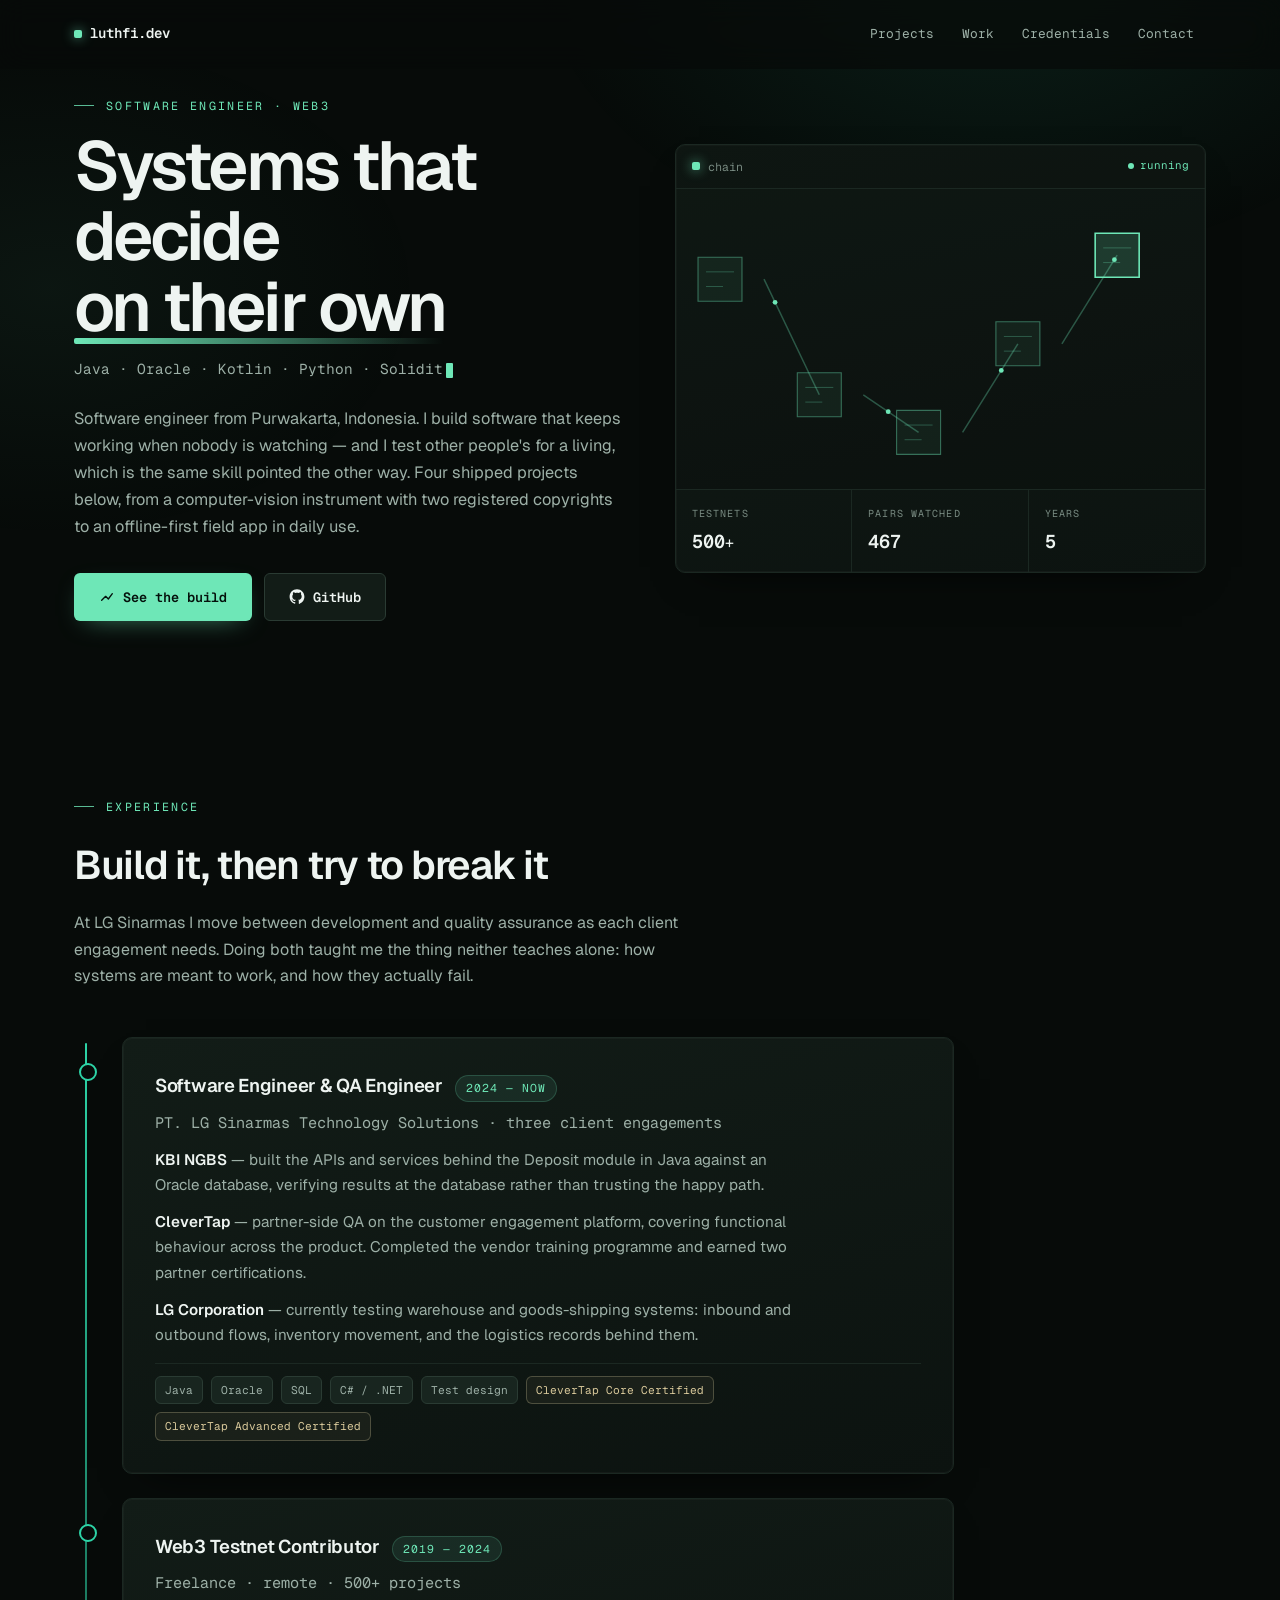
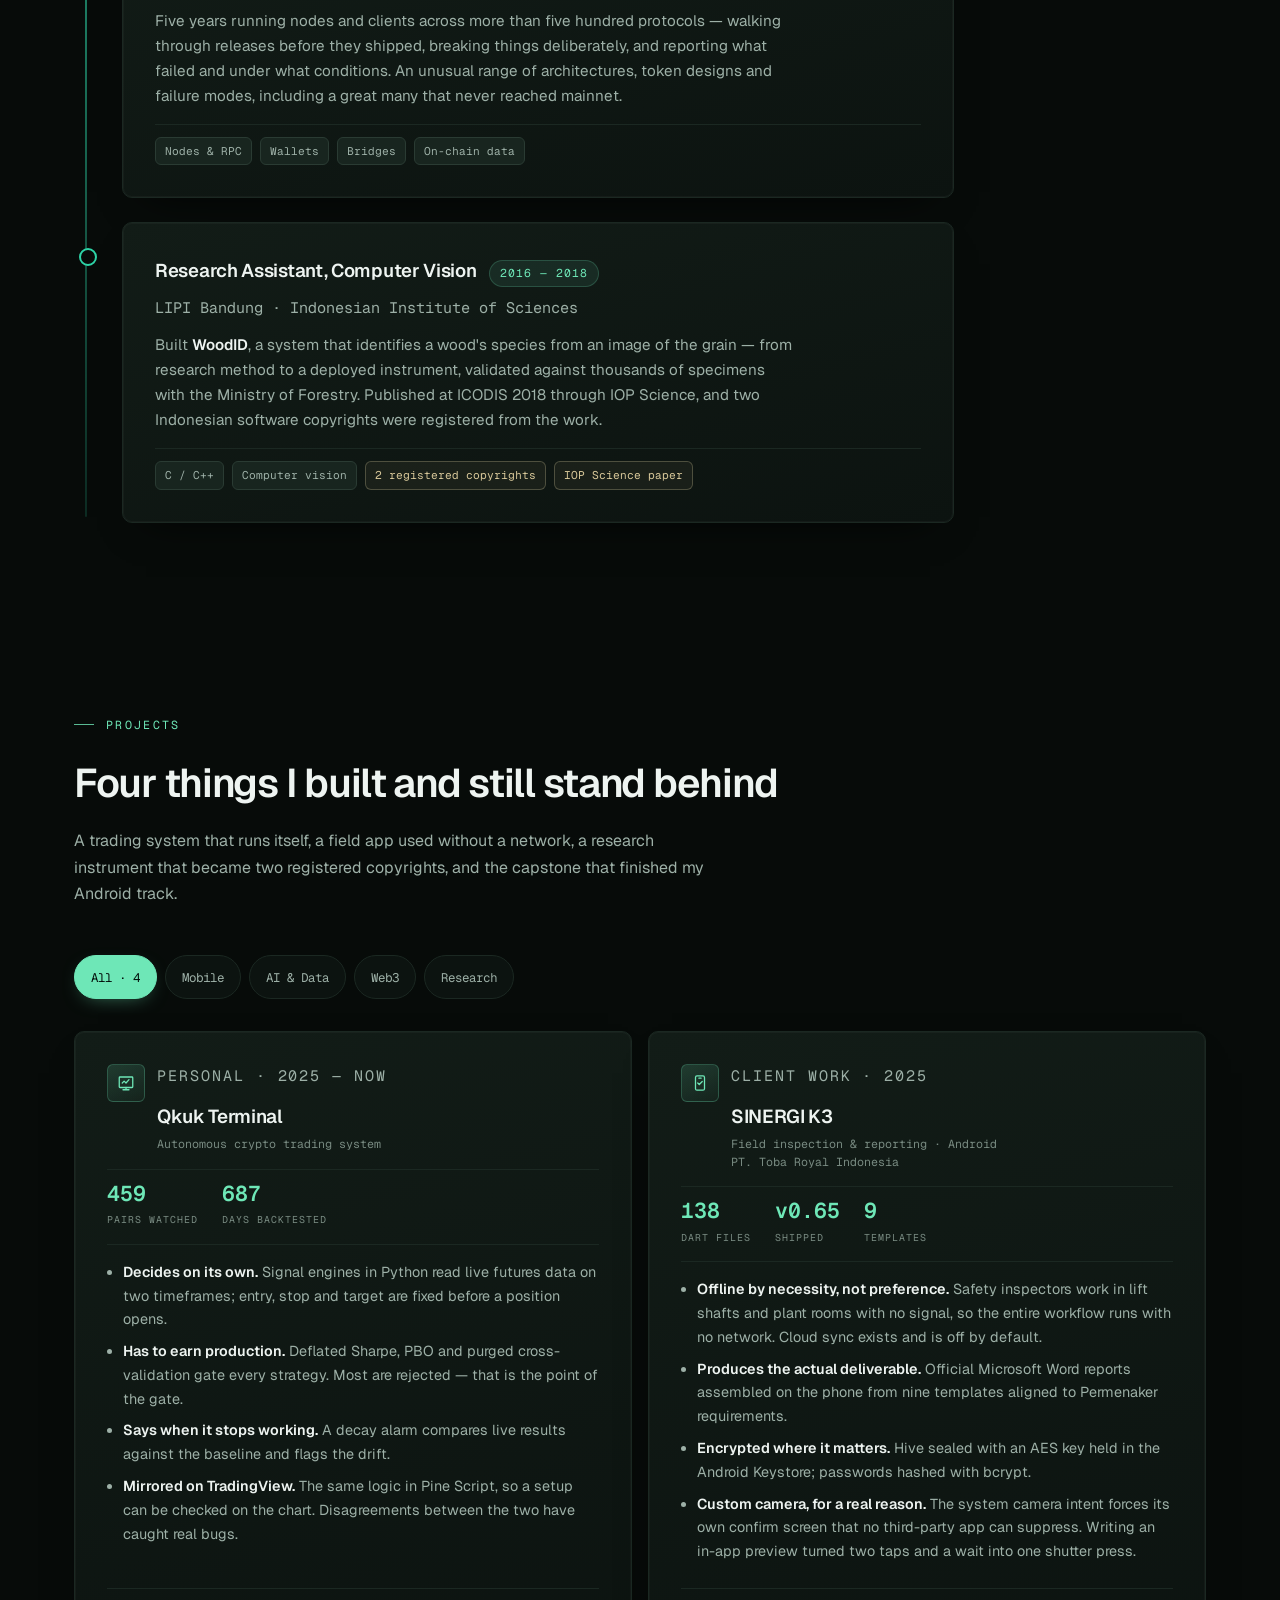
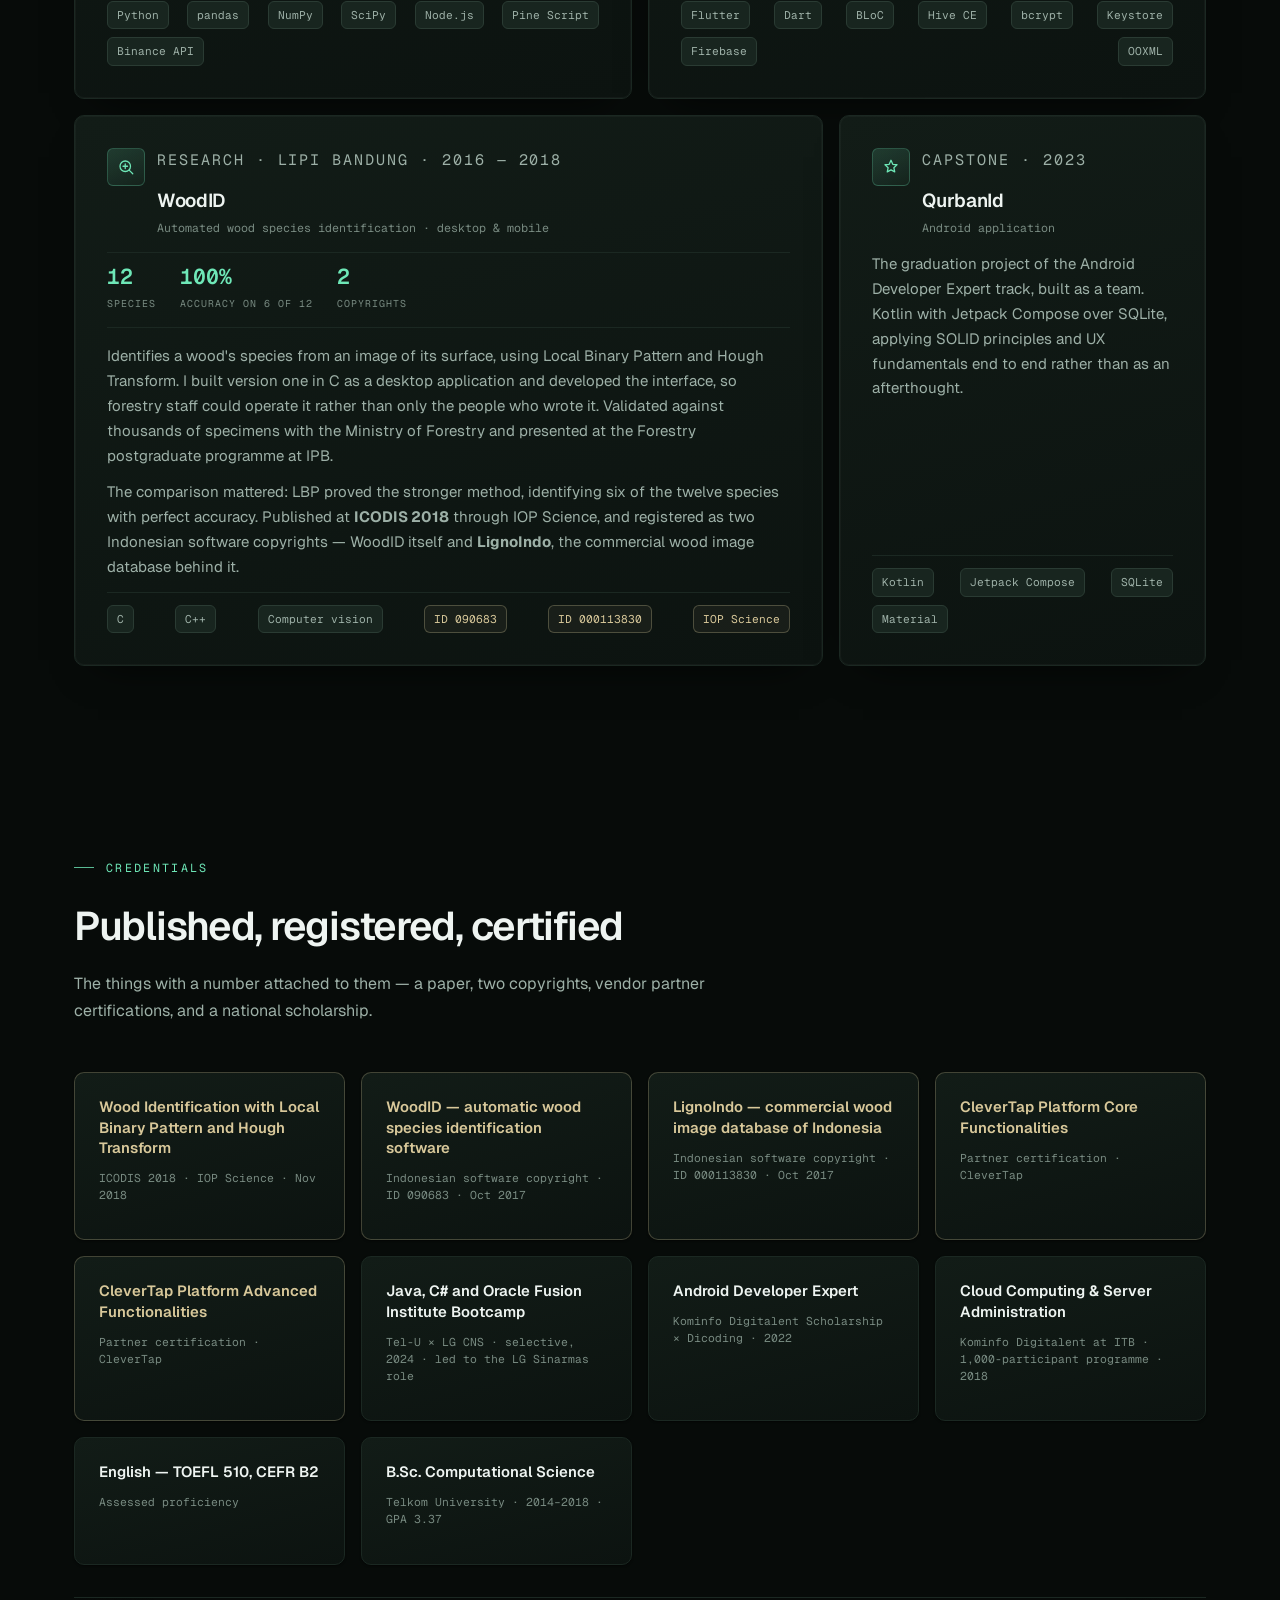
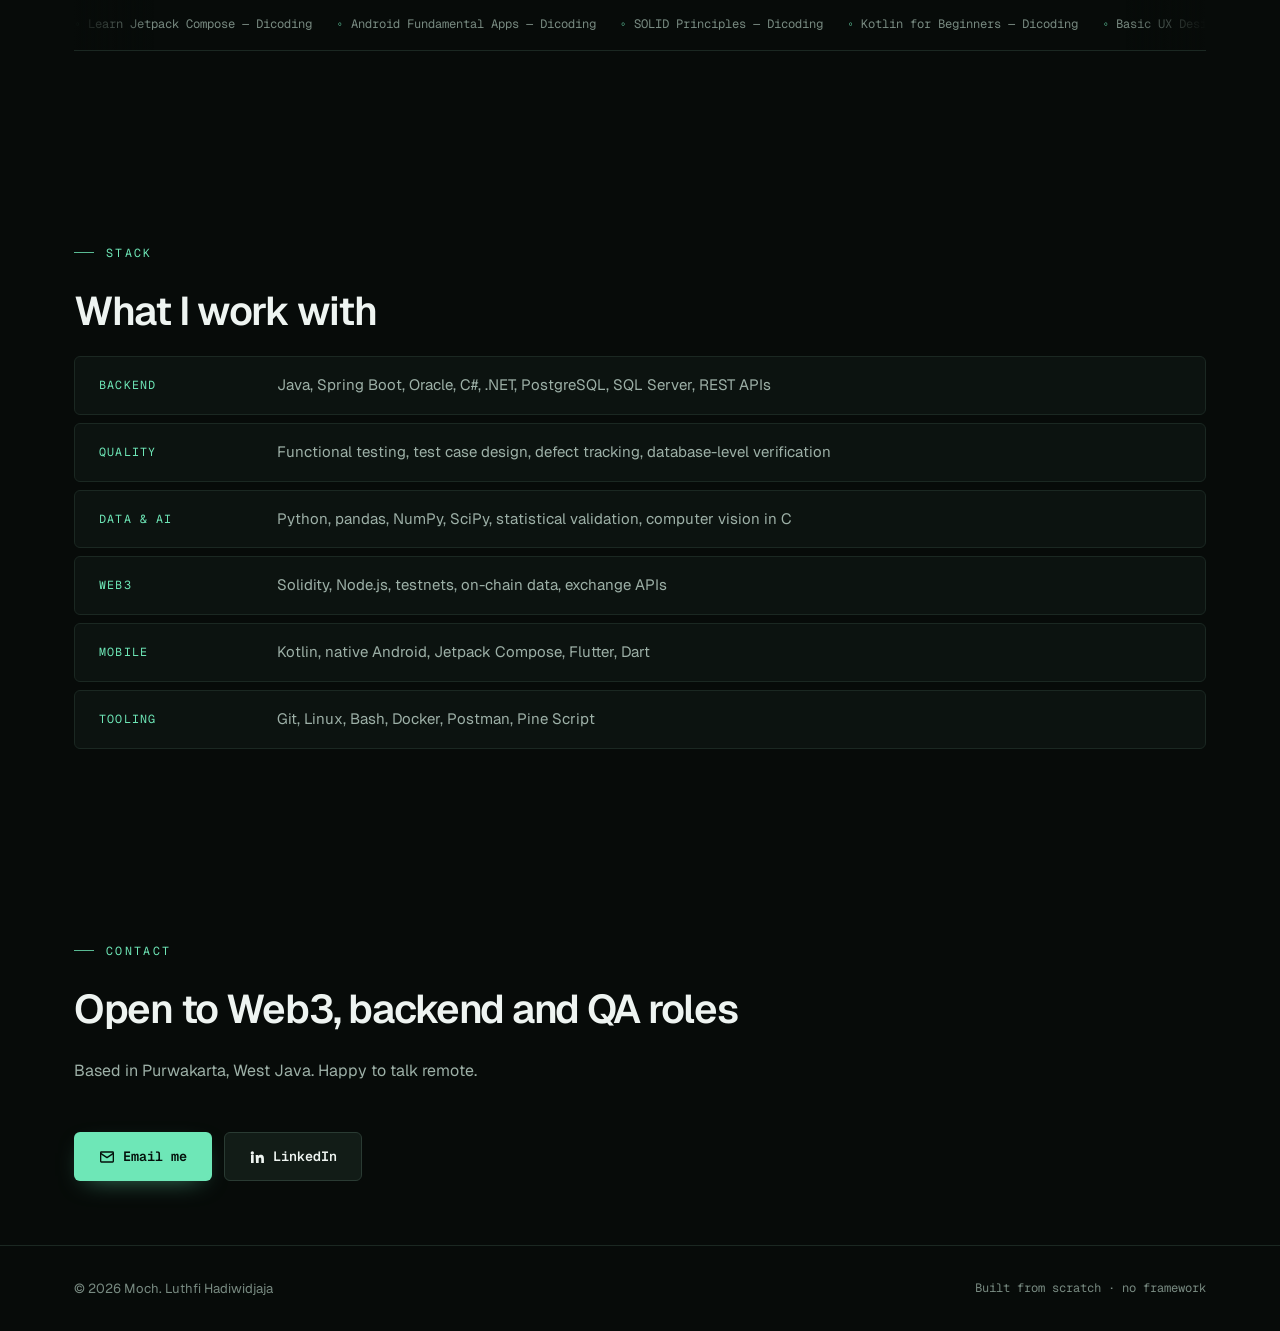
==== commit 3545aa48: "Rombak: timeline, palet lebih elegan, kedalaman nyata Tiga keluhan, tiga perbaikan.  "kotaknya tidak" ====
--- a/index.html
+++ b/index.html
@@ -91,27 +91,24 @@
       alone: how systems are meant to work, and how they actually fail.
     </p>
 
-    <div class="ledger">
-      <div class="row rv">
-        <div class="lab">2024 — now</div>
-        <div>
-          <h3>Software Engineer &amp; QA Engineer</h3>
-          <p class="meta">PT. LG Sinarmas Technology Solutions · three client engagements</p>
-          <p>
-            <strong>KBI NGBS</strong> — built the APIs and services behind the Deposit
-            module in Java against an Oracle database, verifying results at the
-            database rather than trusting the happy path.
-          </p>
-          <p>
-            <strong>CleverTap</strong> — partner-side QA on the customer engagement
-            platform, covering functional behaviour across the product. Completed
-            the vendor training programme and earned two partner certifications.
-          </p>
-          <p>
-            <strong>LG Corporation</strong> — currently testing warehouse and
-            goods-shipping systems: inbound and outbound flows, inventory movement,
-            and the logistics records behind them.
-          </p>
+    <div class="tl rv">
+
+      <div class="tli rv">
+        <div class="tlc">
+          <div class="tl-head">
+            <h3>Software Engineer &amp; QA Engineer</h3>
+            <span class="tl-when">2024 — now</span>
+          </div>
+          <p class="tl-org">PT. LG Sinarmas Technology Solutions · three client engagements</p>
+          <p><strong>KBI NGBS</strong> — built the APIs and services behind the Deposit
+            module in Java against an Oracle database, verifying results at the database
+            rather than trusting the happy path.</p>
+          <p><strong>CleverTap</strong> — partner-side QA on the customer engagement
+            platform, covering functional behaviour across the product. Completed the
+            vendor training programme and earned two partner certifications.</p>
+          <p><strong>LG Corporation</strong> — currently testing warehouse and
+            goods-shipping systems: inbound and outbound flows, inventory movement, and
+            the logistics records behind them.</p>
           <div class="tags">
             <span class="tag">Java</span><span class="tag">Oracle</span><span class="tag">SQL</span>
             <span class="tag">C# / .NET</span><span class="tag">Test design</span>
@@ -121,18 +118,18 @@
         </div>
       </div>
 
-      <div class="row rv">
-        <div class="lab">2019 — 2024</div>
-        <div>
-          <h3>Web3 Testnet Contributor</h3>
-          <p class="meta">Freelance · remote · 500+ projects</p>
-          <p>
-            Five years running nodes and clients across more than five hundred
-            protocols — walking through releases before they shipped, breaking
-            things deliberately, and reporting what failed and under what
-            conditions. An unusual range of architectures, token designs and
-            failure modes, including a great many that never reached mainnet.
-          </p>
+      <div class="tli rv">
+        <div class="tlc">
+          <div class="tl-head">
+            <h3>Web3 Testnet Contributor</h3>
+            <span class="tl-when">2019 — 2024</span>
+          </div>
+          <p class="tl-org">Freelance · remote · 500+ projects</p>
+          <p>Five years running nodes and clients across more than five hundred protocols —
+            walking through releases before they shipped, breaking things deliberately, and
+            reporting what failed and under what conditions. An unusual range of
+            architectures, token designs and failure modes, including a great many that
+            never reached mainnet.</p>
           <div class="tags">
             <span class="tag">Nodes &amp; RPC</span><span class="tag">Wallets</span>
             <span class="tag">Bridges</span><span class="tag">On-chain data</span>
@@ -140,18 +137,18 @@
         </div>
       </div>
 
-      <div class="row rv">
-        <div class="lab">2016 — 2018</div>
-        <div>
-          <h3>Research Assistant, Computer Vision</h3>
-          <p class="meta">LIPI Bandung · Indonesian Institute of Sciences</p>
-          <p>
-            Built <strong>WoodID</strong>, a system that identifies a wood's species
-            from an image of the grain — from research method to a deployed
-            instrument, validated against thousands of specimens with the Ministry
-            of Forestry. Published at ICODIS 2018 through IOP Science, and two
-            Indonesian software copyrights were registered from the work.
-          </p>
+      <div class="tli rv">
+        <div class="tlc">
+          <div class="tl-head">
+            <h3>Research Assistant, Computer Vision</h3>
+            <span class="tl-when">2016 — 2018</span>
+          </div>
+          <p class="tl-org">LIPI Bandung · Indonesian Institute of Sciences</p>
+          <p>Built <strong>WoodID</strong>, a system that identifies a wood's species from
+            an image of the grain — from research method to a deployed instrument, validated
+            against thousands of specimens with the Ministry of Forestry. Published at
+            ICODIS 2018 through IOP Science, and two Indonesian software copyrights were
+            registered from the work.</p>
           <div class="tags">
             <span class="tag">C / C++</span><span class="tag">Computer vision</span>
             <span class="tag cert">2 registered copyrights</span>
@@ -159,6 +156,7 @@
           </div>
         </div>
       </div>
+
     </div>
   </div>
 </section>
--- a/style.css
+++ b/style.css
@@ -1,187 +1,287 @@
 /* ═══════════════════════════════════════════════════════════════════
    luthfihadi78.github.io — Moch. Luthfi Hadiwidjaja
-   Design read : developer portfolio, dark-tech / blockchain-terminal.
-   Dials       : VARIANCE 8 · MOTION 7 · DENSITY 4
-   Accent      : #3DDC84 — single accent, locked page-wide.
-                 72% saturation (rule: <80%), 10.8:1 on the ground.
-   Radius      : 2px everywhere. One scale, no mixing.
-   Type        : Geist + Geist Mono. Not Inter, no serif display.
+   ROMBAK 10 Sep. Tiga keluhan yang diperbaiki:
+
+   "kotaknya tidak sempurna"  → Experience dulu grid 2 kolom dgn kolom kiri
+                                381px yang hanya berisi tanggal 12px. Diganti
+                                TIMELINE: rel vertikal + node, isi di kartu.
+   "masih sama seperti dulu"  → permukaan dulu nyaris sewarna, dipisah border
+                                1px saja → datar. Sekarang TANGGA PERMUKAAN
+                                berjenjang, radius 10px, bayangan bernada.
+   "warna kurang elegan"      → judul 73px dulu SELURUHNYA hijau terang.
+                                Sekarang putih; hijau turun jadi aksen kecil
+                                dan diganti #6EE7B7 (saturasi 52%, dari 72%).
    ═══════════════════════════════════════════════════════════════════ */
 
 :root{
-  /* ground is near-black with a faint green bias — chosen, not inherited */
-  --bg:#08100C;  --bg-2:#0B1611;  --surf:#0E1813;  --surf-2:#132019;
-  --line:#1C2C24; --line-lit:#2A4136;
-  --fg:#E8F0EB;  --fg-2:#93A79C;  --fg-3:#7F9488;
-  --ac:#3DDC84;  --ac-dim:#2FA663; --ac-wash:rgba(61,220,132,.10);
-  --warn:#E3B341; --bad:#E36A5C;
+  /* tangga permukaan — kedalaman dari NILAI, bukan dari garis */
+  --bg:#070B09;   --s1c:#0C1310;  --s2c:#121C17;  --s3c:#18251F;
+  --line:#1B2822; --line-2:#2A3B33;
+
+  --fg:#EEF4F1;   --fg-2:#9DB0A7; --fg-3:#788A81;
+
+  --ac:#6EE7B7;                       /* aksen tunggal, sat 52%, 13:1 */
+  --ac-2:#2DD4A7;                     /* isian/rel, dipakai transparan */
+  --ac-w:rgba(110,231,183,.09);
+  --gold:#D8C89A;                     /* penanda kredensial, netral hangat */
 
   --sans:"Geist", ui-sans-serif, system-ui, -apple-system, "Segoe UI", Helvetica, Arial, sans-serif;
   --mono:"Geist Mono", ui-monospace, SFMono-Regular, Menlo, Consolas, monospace;
 
-  --r:2px;                         /* SHAPE LOCK — satu skala, di mana pun */
-  --w:1200px;
+  --r:10px;  --r-s:6px;               /* SATU skala, lembut */
+  --w:1180px;
   --e:cubic-bezier(.22,1,.36,1);
-  --s1:.25rem; --s2:.5rem; --s3:.75rem; --s4:1rem; --s6:1.5rem;
-  --s8:2rem; --s12:3rem; --s16:4rem; --s24:6rem; --s32:8rem;
+  --sh-1:0 1px 2px rgba(0,0,0,.5);
+  --sh-2:0 18px 40px -24px rgba(0,0,0,.9), 0 0 0 1px rgba(255,255,255,.03) inset;
+  --sh-3:0 28px 60px -28px rgba(0,0,0,.95), 0 0 0 1px rgba(110,231,183,.10) inset;
+
+  --p1:.25rem; --p2:.5rem; --p3:.75rem; --p4:1rem; --p6:1.5rem;
+  --p8:2rem; --p12:3rem; --p16:4rem; --p20:5rem; --p24:6rem;
 }
 *{box-sizing:border-box}
 html{scroll-behavior:smooth;-webkit-text-size-adjust:100%}
-body{
-  margin:0;min-height:100dvh;background:var(--bg);color:var(--fg);
-  font-family:var(--sans);font-size:16px;line-height:1.6;overflow-x:hidden;
-  -webkit-font-smoothing:antialiased;
-}
+body{margin:0;min-height:100dvh;background:var(--bg);color:var(--fg);
+     font-family:var(--sans);font-size:16px;line-height:1.65;overflow-x:hidden;
+     -webkit-font-smoothing:antialiased}
 img{max-width:100%;display:block}
-a{color:var(--ac);text-decoration:none;transition:color 160ms var(--e)}
-a:hover{color:#63E9A0}
-:focus-visible{outline:2px solid var(--ac);outline-offset:3px;border-radius:var(--r)}
-::selection{background:rgba(61,220,132,.25);color:#fff}
-.skip{position:absolute;left:-9999px;top:0;background:var(--ac);color:#06120B;
-      padding:var(--s3) var(--s6);font-weight:600;z-index:200;border-radius:0 0 var(--r) 0}
+a{color:var(--ac);text-decoration:none;transition:color .16s var(--e)}
+a:hover{color:#9CF2CE}
+:focus-visible{outline:2px solid var(--ac);outline-offset:3px;border-radius:var(--r-s)}
+::selection{background:rgba(110,231,183,.22);color:#fff}
+.skip{position:absolute;left:-9999px;top:0;background:var(--ac);color:#04100B;
+      padding:var(--p3) var(--p6);font-weight:600;z-index:200;border-radius:0 0 var(--r) 0}
 .skip:focus{left:0}
-
-.wrap{width:100%;max-width:var(--w);margin:0 auto;padding:0 var(--s6);position:relative;z-index:10}
-section{padding:var(--s24) 0;position:relative}
-
-/* ── grid texture: ledger rows, not a mesh gradient ────────────── */
-.grid-bg{
-  position:fixed;inset:0;z-index:0;pointer-events:none;
-  background-image:linear-gradient(var(--line) 1px,transparent 1px);
-  background-size:100% 34px;opacity:.28;
-  mask-image:linear-gradient(180deg,#000 0%,transparent 42%);
-  -webkit-mask-image:linear-gradient(180deg,#000 0%,transparent 42%);
-}
+.wrap{width:100%;max-width:var(--w);margin:0 auto;padding:0 var(--p6);position:relative;z-index:10}
+section{padding:var(--p24) 0;position:relative}
+
+/* cahaya ambient — memberi kedalaman tanpa mesh gradient */
+.grid-bg{position:fixed;inset:0;z-index:0;pointer-events:none;
+  background:
+    radial-gradient(760px 520px at 78% -6%, rgba(45,212,167,.10), transparent 62%),
+    radial-gradient(620px 420px at 4% 32%, rgba(110,231,183,.05), transparent 60%);}
 
 /* ── nav ───────────────────────────────────────────────────────── */
-.nav{position:fixed;top:0;left:0;right:0;z-index:100;
-     background:rgba(8,16,12,.78);backdrop-filter:blur(12px);-webkit-backdrop-filter:blur(12px);
-     border-bottom:1px solid transparent;transition:border-color 260ms var(--e),background 260ms var(--e)}
-.nav.on{border-bottom-color:var(--line);background:rgba(8,16,12,.94)}
-.nav-in{max-width:var(--w);margin:0 auto;padding:var(--s3) var(--s6);
-        display:flex;align-items:center;justify-content:space-between;gap:var(--s4)}
-.brand{font-family:var(--mono);font-size:.86rem;font-weight:600;color:var(--fg);
-       display:inline-flex;align-items:center;gap:var(--s2);min-height:44px;letter-spacing:-.01em}
-.blk{width:9px;height:9px;background:var(--ac);flex:none}
-.nav-links{display:flex;gap:var(--s1)}
-.nav-links a{font-family:var(--mono);color:var(--fg-2);font-size:.8rem;padding:var(--s2) var(--s3);
-             min-height:44px;display:inline-flex;align-items:center;border-radius:var(--r);
-             transition:color 160ms var(--e),background 160ms var(--e)}
-.nav-links a:hover{color:var(--fg);background:var(--surf)}
+.nav{position:fixed;top:0;left:0;right:0;z-index:100;background:rgba(7,11,9,.72);
+     backdrop-filter:blur(14px);-webkit-backdrop-filter:blur(14px);
+     border-bottom:1px solid transparent;transition:border-color .28s var(--e),background .28s var(--e)}
+.nav.on{border-bottom-color:var(--line);background:rgba(7,11,9,.93)}
+.nav-in{max-width:var(--w);margin:0 auto;padding:var(--p3) var(--p6);
+        display:flex;align-items:center;justify-content:space-between;gap:var(--p4)}
+.brand{font-family:var(--mono);font-size:.88rem;font-weight:600;color:var(--fg);
+       display:inline-flex;align-items:center;gap:var(--p2);min-height:44px}
+.blk{width:8px;height:8px;border-radius:2px;background:var(--ac);flex:none;
+     box-shadow:0 0 12px rgba(110,231,183,.7)}
+.nav-links{display:flex;gap:var(--p1)}
+.nav-links a{font-family:var(--mono);color:var(--fg-2);font-size:.8rem;padding:var(--p2) var(--p3);
+             min-height:44px;display:inline-flex;align-items:center;border-radius:var(--r-s);
+             transition:color .16s var(--e),background .16s var(--e)}
+.nav-links a:hover{color:var(--fg);background:var(--s2c)}
 @media(max-width:760px){.nav-links a.opt{display:none}}
 
-/* ── hero: split, left-weighted. ANTI-CENTER (VARIANCE 8) ──────── */
-.hero{padding-top:var(--s32);padding-bottom:var(--s24)}
-@media(max-width:760px){.hero{padding-top:var(--s24)}}
-.hero-g{display:grid;grid-template-columns:minmax(0,1.15fr) minmax(0,.85fr);
-        gap:var(--s16);align-items:center}
-@media(max-width:960px){.hero-g{grid-template-columns:1fr;gap:var(--s8)}}
-
-.eyebrow{font-family:var(--mono);font-size:.74rem;letter-spacing:.18em;text-transform:uppercase;
-         color:var(--ac);margin:0 0 var(--s4);display:flex;align-items:center;gap:var(--s3)}
-.eyebrow::before{content:"";width:22px;height:1px;background:var(--ac)}
-
-h1{font-size:clamp(2.6rem,6.6vw,4.6rem);font-weight:600;line-height:.98;letter-spacing:-.04em;
-   margin:0 0 var(--s4);text-wrap:balance}
-h1 em{font-style:normal;color:var(--ac)}
-.role{font-family:var(--mono);font-size:.92rem;color:var(--fg-2);margin:0 0 var(--s6);min-height:1.7em}
-.role .car{display:inline-block;width:8px;height:1.05em;background:var(--ac);
+/* ── hero ──────────────────────────────────────────────────────── */
+.hero{padding-top:var(--p24);padding-bottom:var(--p20)}
+.hero-g{display:grid;grid-template-columns:minmax(0,1.02fr) minmax(0,.98fr);
+        gap:var(--p12);align-items:center}
+@media(max-width:960px){.hero-g{grid-template-columns:1fr;gap:var(--p8)}}
+
+.eyebrow{font-family:var(--mono);font-size:.73rem;letter-spacing:.2em;text-transform:uppercase;
+         color:var(--ac);margin:0 0 var(--p4);display:flex;align-items:center;gap:var(--p3)}
+.eyebrow::before{content:"";width:20px;height:1px;background:var(--ac);opacity:.8}
+
+/* judul PUTIH — hijau cuma pada satu kata, itu yang membuatnya elegan */
+h1{font-size:clamp(2.5rem,6vw,4.3rem);font-weight:600;line-height:1.02;
+   letter-spacing:-.042em;margin:0 0 var(--p4);text-wrap:balance;color:var(--fg)}
+h1 em{font-style:normal;color:var(--fg);position:relative;white-space:nowrap}
+h1 em::after{content:"";position:absolute;left:0;right:0;bottom:.1em;height:.09em;
+             border-radius:2px;background:linear-gradient(90deg,var(--ac),rgba(110,231,183,0));
+             transform:scaleX(0);transform-origin:left;animation:uline 1.1s var(--e) .5s forwards}
+@keyframes uline{to{transform:scaleX(1)}}
+
+.role{font-family:var(--mono);font-size:.9rem;color:var(--fg-2);margin:0 0 var(--p6);min-height:1.7em}
+.role .car{display:inline-block;width:7px;height:1.05em;background:var(--ac);border-radius:1px;
            vertical-align:text-bottom;margin-left:3px;animation:bl 1.05s step-end infinite}
 @keyframes bl{0%,100%{opacity:1}50%{opacity:0}}
-.lede{color:var(--fg-2);max-width:52ch;margin:0 0 var(--s8);font-size:1.03rem}
-
-.cta{display:flex;flex-wrap:wrap;gap:var(--s3)}
-.btn{display:inline-flex;align-items:center;gap:var(--s2);padding:var(--s3) var(--s6);
-     min-height:48px;border-radius:var(--r);font-family:var(--mono);font-size:.85rem;font-weight:600;
-     letter-spacing:.02em;cursor:pointer;border:1px solid transparent;white-space:nowrap;
-     transition:transform 150ms var(--e),background 150ms var(--e),border-color 150ms var(--e)}
+.lede{color:var(--fg-2);max-width:50ch;margin:0 0 var(--p8);font-size:1.02rem}
+
+.cta{display:flex;flex-wrap:wrap;gap:var(--p3)}
+.btn{display:inline-flex;align-items:center;gap:var(--p2);padding:var(--p3) var(--p6);
+     min-height:48px;border-radius:var(--r-s);font-family:var(--mono);font-size:.84rem;
+     font-weight:600;cursor:pointer;border:1px solid transparent;white-space:nowrap;
+     transition:transform .16s var(--e),background .16s var(--e),border-color .16s var(--e),box-shadow .16s var(--e)}
 .btn:active{transform:translateY(1px) scale(.985)}
-.btn-1{background:var(--ac);color:#06120B}          /* 10.8:1 — lolos AA */
-.btn-1:hover{background:#63E9A0;color:#06120B}
-.btn-2{background:transparent;color:var(--fg);border-color:var(--line-lit)}
-.btn-2:hover{background:var(--surf);border-color:var(--ac);color:var(--fg)}
+.btn-1{background:var(--ac);color:#04100B;box-shadow:0 8px 26px -12px rgba(110,231,183,.6)}
+.btn-1:hover{background:#9CF2CE;color:#04100B;box-shadow:0 12px 32px -12px rgba(110,231,183,.75)}
+.btn-2{background:var(--s2c);color:var(--fg);border-color:var(--line-2)}
+.btn-2:hover{background:var(--s3c);border-color:var(--ac);color:var(--fg)}
 .btn svg{width:16px;height:16px;flex:none}
 
-/* ── hero visual: rantai blok ──────────────────────────────────── */
-.chain{border:1px solid var(--line);background:linear-gradient(168deg,var(--surf),var(--bg-2));
-       border-radius:var(--r);overflow:hidden}
-.chain-bar{display:flex;align-items:center;gap:var(--s2);padding:var(--s3) var(--s4);
-           border-bottom:1px solid var(--line);background:rgba(0,0,0,.28)}
-.chain-bar .t{font-family:var(--mono);font-size:.72rem;color:var(--fg-3);letter-spacing:.04em}
+/* kartu rantai — lebih tinggi supaya kolom seimbang, tak ada ruang mati */
+.chain{background:linear-gradient(168deg,var(--s2c),var(--s1c));border:1px solid var(--line);
+       border-radius:var(--r);overflow:hidden;box-shadow:var(--sh-2)}
+.chain-bar{display:flex;align-items:center;gap:var(--p2);padding:var(--p3) var(--p4);
+           border-bottom:1px solid var(--line);background:rgba(0,0,0,.22)}
+.chain-bar .t{font-family:var(--mono);font-size:.73rem;color:var(--fg-3)}
 .chain-bar .live{margin-left:auto;font-family:var(--mono);font-size:.68rem;color:var(--ac);
                  display:inline-flex;align-items:center;gap:6px}
-.chain-bar .live::before{content:"";width:6px;height:6px;background:var(--ac);
-                         animation:pl 2.2s ease-out infinite}
-@keyframes pl{0%{box-shadow:0 0 0 0 rgba(61,220,132,.6)}70%{box-shadow:0 0 0 8px rgba(61,220,132,0)}100%{box-shadow:0 0 0 0 rgba(61,220,132,0)}}
-.chain-c{height:230px;background:rgba(0,0,0,.2)}
+.chain-bar .live::before{content:"";width:6px;height:6px;border-radius:50%;background:var(--ac);
+                         animation:pl 2.4s ease-out infinite}
+@keyframes pl{0%{box-shadow:0 0 0 0 rgba(110,231,183,.55)}70%{box-shadow:0 0 0 9px rgba(110,231,183,0)}100%{box-shadow:0 0 0 0 rgba(110,231,183,0)}}
+.chain-c{height:300px;background:rgba(0,0,0,.16)}
 .chain-c canvas{display:block;width:100%;height:100%}
 .chain-f{display:grid;grid-template-columns:repeat(3,1fr);border-top:1px solid var(--line)}
-.chain-f div{padding:var(--s3) var(--s4);border-right:1px solid var(--line)}
+.chain-f div{padding:var(--p4);border-right:1px solid var(--line)}
 .chain-f div:last-child{border-right:none}
-.chain-f .k{font-family:var(--mono);font-size:.64rem;letter-spacing:.1em;text-transform:uppercase;
-            color:var(--fg-3);display:block;margin-bottom:2px}
-.chain-f .v{font-family:var(--mono);font-size:1rem;font-weight:600;color:var(--fg);
+.chain-f .k{font-family:var(--mono);font-size:.63rem;letter-spacing:.11em;text-transform:uppercase;
+            color:var(--fg-3);display:block;margin-bottom:3px}
+.chain-f .v{font-family:var(--mono);font-size:1.16rem;font-weight:600;color:var(--fg);
             font-variant-numeric:tabular-nums}
 
-/* ── headings ──────────────────────────────────────────────────── */
-h2{font-size:clamp(1.7rem,3.4vw,2.5rem);font-weight:600;letter-spacing:-.03em;
-   margin:0 0 var(--s3);text-wrap:balance}
-.sec-lede{color:var(--fg-2);max-width:58ch;margin:0 0 var(--s12)}
-
-/* ── ledger rows: garis, bukan kartu (aturan 4.4) ──────────────── */
-.ledger{border-top:1px solid var(--line)}
-.row{display:grid;grid-template-columns:minmax(0,.34fr) minmax(0,.66fr);gap:var(--s8);
-     padding:var(--s8) 0;border-bottom:1px solid var(--line);position:relative;
-     transition:background 240ms var(--e)}
-.row:hover{background:var(--bg-2)}
-.row::before{content:"";position:absolute;left:0;top:-1px;height:1px;width:0;background:var(--ac);
-             transition:width 620ms var(--e)}
-.row.in::before{width:100%}
-@media(max-width:820px){.row{grid-template-columns:1fr;gap:var(--s3)}}
-.row .lab{font-family:var(--mono);font-size:.74rem;letter-spacing:.1em;text-transform:uppercase;
-          color:var(--ac);padding-top:5px}
-.row h3{font-size:1.14rem;font-weight:600;margin:0 0 var(--s2);letter-spacing:-.01em}
-.row p{color:var(--fg-2);margin:0 0 var(--s3);font-size:.96rem;max-width:62ch}
-.row p:last-child{margin-bottom:0}
-.meta{font-family:var(--mono);font-size:.74rem;color:var(--fg-3);margin:0 0 var(--s3)}
-.tags{display:flex;flex-wrap:wrap;gap:var(--s2);margin-top:var(--s3)}
-.tag{font-family:var(--mono);font-size:.7rem;color:var(--fg-2);border:1px solid var(--line-lit);
-     border-radius:var(--r);padding:3px 9px}
-.tag.cert{border-color:var(--ac-dim);color:var(--ac)}
-
-/* ── pilar Qkuk: 2×2 asimetris, bukan 3 kartu sama ─────────────── */
-.pill-g{display:grid;grid-template-columns:repeat(2,minmax(0,1fr));gap:1px;
-        background:var(--line);border:1px solid var(--line);border-radius:var(--r);overflow:hidden}
-@media(max-width:820px){.pill-g{grid-template-columns:1fr}}
-.pill{background:var(--surf);padding:var(--s8);transition:background 240ms var(--e)}
-.pill:hover{background:var(--surf-2)}
-.pill:first-child{grid-column:1/-1}
-@media(max-width:820px){.pill:first-child{grid-column:auto}}
-.pill .ico{width:34px;height:34px;display:grid;place-items:center;margin-bottom:var(--s4);
-           border:1px solid var(--ac-dim);border-radius:var(--r);background:var(--ac-wash)}
-.pill .ico svg{width:17px;height:17px;stroke:var(--ac);fill:none;stroke-width:1.7}
-.pill h3{font-size:1.05rem;font-weight:600;margin:0 0 var(--s2)}
-.pill p{color:var(--fg-2);font-size:.94rem;margin:0}
+/* ── judul bagian ──────────────────────────────────────────────── */
+h2{font-size:clamp(1.7rem,3.3vw,2.5rem);font-weight:600;letter-spacing:-.032em;
+   margin:0 0 var(--p3);text-wrap:balance}
+.sec-lede{color:var(--fg-2);max-width:58ch;margin:0 0 var(--p12)}
+
+/* ═══ EXPERIENCE — TIMELINE (pengganti grid 2 kolom yang timpang) ═══ */
+.tl{position:relative;padding-left:var(--p12);max-width:880px}
+/* dibatasi 880px: pada 1084px sisi kanan kartu kosong dan baris teks
+   terlalu panjang untuk dibaca nyaman. */
+@media(max-width:620px){.tl{padding-left:var(--p8)}}
+.tl::before{content:"";position:absolute;left:11px;top:6px;bottom:6px;width:2px;border-radius:2px;
+            background:linear-gradient(180deg,var(--ac-2),rgba(45,212,167,.16));
+            transform:scaleY(0);transform-origin:top;transition:transform 1.5s var(--e)}
+.tl.in::before{transform:scaleY(1)}
+@media(max-width:620px){.tl::before{left:7px}}
+
+.tli{position:relative;margin-bottom:var(--p6)}
+.tli:last-child{margin-bottom:0}
+.tli::before{content:"";position:absolute;left:calc(var(--p12) * -1 + 5px);top:26px;
+             width:14px;height:14px;border-radius:50%;background:var(--bg);
+             border:2px solid var(--ac-2);z-index:2;
+             transition:box-shadow .32s var(--e),background .32s var(--e),border-color .32s var(--e)}
+@media(max-width:620px){.tli::before{left:calc(var(--p8) * -1 + 1px)}}
+.tli:hover::before{background:var(--ac);border-color:var(--ac);
+                   box-shadow:0 0 0 6px rgba(110,231,183,.14),0 0 18px rgba(110,231,183,.5)}
+
+.tlc{background:linear-gradient(165deg,var(--s2c),var(--s1c));border:1px solid var(--line);
+     border-radius:var(--r);padding:var(--p8);box-shadow:var(--sh-2);
+     transition:transform .32s var(--e),box-shadow .32s var(--e),border-color .32s var(--e)}
+.tli:hover .tlc{transform:translateX(4px);border-color:var(--line-2);box-shadow:var(--sh-3)}
+@media(max-width:620px){.tlc{padding:var(--p6)}}
+
+.tl-head{display:flex;flex-wrap:wrap;align-items:baseline;gap:var(--p3);margin-bottom:var(--p2)}
+.tl-head h3{font-size:1.16rem;font-weight:600;margin:0;letter-spacing:-.016em}
+.tl-when{font-family:var(--mono);font-size:.71rem;letter-spacing:.09em;text-transform:uppercase;
+         color:var(--ac);background:var(--ac-w);border:1px solid rgba(110,231,183,.2);
+         border-radius:999px;padding:3px 10px;white-space:nowrap}
+.tl-org{font-family:var(--mono);font-size:.76rem;color:var(--fg-3);margin:0 0 var(--p4)}
+.tlc p{color:var(--fg-2);margin:0 0 var(--p3);font-size:.95rem;max-width:64ch}
+.tlc p:last-of-type{margin-bottom:var(--p4)}
+.tlc p strong{color:var(--fg);font-weight:600}
+.tags{display:flex;flex-wrap:wrap;gap:var(--p2);padding-top:var(--p3);border-top:1px solid var(--line)}
+.tag{font-family:var(--mono);font-size:.7rem;color:var(--fg-2);background:var(--s3c);
+     border:1px solid var(--line-2);border-radius:var(--r-s);padding:4px 9px}
+.tag.cert{border-color:rgba(216,200,154,.28);color:var(--gold);background:rgba(216,200,154,.06)}
+
+/* ── galeri project ────────────────────────────────────────────── */
+.filter{display:flex;flex-wrap:wrap;gap:var(--p2);margin:0 0 var(--p8)}
+.fbtn{font-family:var(--mono);font-size:.78rem;padding:var(--p3) var(--p4);min-height:44px;
+      background:var(--s1c);color:var(--fg-2);border:1px solid var(--line);border-radius:999px;
+      cursor:pointer;transition:color .16s var(--e),border-color .16s var(--e),
+                                background .16s var(--e),transform .16s var(--e)}
+.fbtn:hover{color:var(--fg);border-color:var(--line-2);background:var(--s2c)}
+.fbtn:active{transform:scale(.97)}
+.fbtn[aria-pressed="true"]{color:#04100B;background:var(--ac);border-color:var(--ac);
+                           box-shadow:0 6px 20px -10px rgba(110,231,183,.6)}
+
+.bento{display:grid;grid-template-columns:repeat(6,minmax(0,1fr));gap:var(--p4)}
+@media(max-width:980px){.bento{grid-template-columns:repeat(2,minmax(0,1fr))}}
+@media(max-width:620px){.bento{grid-template-columns:1fr}}
+.pj{grid-column:span 3;position:relative;display:flex;flex-direction:column;
+    background:linear-gradient(165deg,var(--s2c),var(--s1c));border:1px solid var(--line);
+    border-radius:var(--r);padding:var(--p8);overflow:hidden;box-shadow:var(--sh-2);
+    transition:transform .34s var(--e),border-color .34s var(--e),box-shadow .34s var(--e)}
+.pj.wide{grid-column:span 4}
+.pj.slim{grid-column:span 2}
+@media(max-width:980px){.pj,.pj.wide,.pj.slim{grid-column:span 1}}
+@media(max-width:620px){.pj{padding:var(--p6)}}
+.pj:hover{transform:translateY(-4px);border-color:var(--line-2);box-shadow:var(--sh-3)}
+.pj::after{content:"";position:absolute;inset:0;pointer-events:none;opacity:0;
+           background:radial-gradient(440px circle at var(--mx,50%) var(--my,0%),
+                      rgba(110,231,183,.10),transparent 62%);transition:opacity .34s var(--e)}
+.pj:hover::after{opacity:1}
+.pj.off{display:none}
+
+.pj-top{display:flex;align-items:flex-start;gap:var(--p3);margin-bottom:var(--p4)}
+.pj-ico{width:38px;height:38px;flex:none;display:grid;place-items:center;border-radius:var(--r-s);
+        background:linear-gradient(155deg,rgba(110,231,183,.16),rgba(110,231,183,.04));
+        border:1px solid rgba(110,231,183,.24)}
+.pj-ico svg{width:18px;height:18px;stroke:var(--ac);fill:none;stroke-width:1.7}
+.pj-kind{font-family:var(--mono);font-size:.65rem;letter-spacing:.13em;text-transform:uppercase;
+         color:var(--ac);margin:0 0 3px;white-space:nowrap;overflow:hidden;text-overflow:ellipsis}
+.pj h3{font-size:1.18rem;font-weight:600;margin:0;letter-spacing:-.018em}
+.pj .sub{font-family:var(--mono);font-size:.73rem;color:var(--fg-3);margin:3px 0 0;line-height:1.5}
+.pj p{color:var(--fg-2);font-size:.94rem;margin:0 0 var(--p3)}
+.pj ul{margin:0 0 var(--p4);padding-left:var(--p4);color:var(--fg-2);font-size:.9rem}
+.pj li{margin-bottom:var(--p2)}
+.pj li b{color:var(--fg);font-weight:600}
+.pj .foot{margin-top:auto;display:flex;flex-wrap:wrap;gap:var(--p2);padding-top:var(--p3);
+          border-top:1px solid var(--line)}
+.pj-num{display:flex;flex-wrap:wrap;gap:var(--p6);margin:0 0 var(--p4);padding:var(--p3) 0;
+        border-top:1px solid var(--line);border-bottom:1px solid var(--line)}
+.pj-num .n{font-family:var(--mono);font-size:1.34rem;font-weight:600;color:var(--ac);
+           display:block;font-variant-numeric:tabular-nums;line-height:1.1}
+.pj-num .l{font-family:var(--mono);font-size:.62rem;letter-spacing:.1em;text-transform:uppercase;
+           color:var(--fg-3)}
+@media(max-width:620px){
+  .pj-kind{white-space:normal;overflow:visible}
+  .pj-top{flex-direction:column;gap:var(--p2)}
+  .pj .sub{overflow-wrap:anywhere}
+  .pj-num{gap:var(--p4)}
+}
+
+/* ── kredensial ────────────────────────────────────────────────── */
+.cred{display:grid;grid-template-columns:repeat(auto-fill,minmax(238px,1fr));gap:var(--p4)}
+.cd{background:linear-gradient(165deg,var(--s2c),var(--s1c));border:1px solid var(--line);
+    border-radius:var(--r);padding:var(--p6);box-shadow:var(--sh-1);
+    transition:transform .26s var(--e),border-color .26s var(--e),box-shadow .26s var(--e)}
+.cd:hover{transform:translateY(-2px);border-color:var(--line-2);box-shadow:var(--sh-2)}
+.cd .t{font-size:.93rem;font-weight:600;margin:0 0 4px;line-height:1.38}
+.cd .i{font-family:var(--mono);font-size:.71rem;color:var(--fg-3);line-height:1.5}
+.cd.hi{border-color:rgba(216,200,154,.26)}
+.cd.hi .t{color:var(--gold)}
+
+.mq{overflow:hidden;border-top:1px solid var(--line);border-bottom:1px solid var(--line);
+    padding:var(--p4) 0;margin:var(--p8) 0 0;position:relative}
+.mq::before,.mq::after{content:"";position:absolute;top:0;bottom:0;width:80px;z-index:2;pointer-events:none}
+.mq::before{left:0;background:linear-gradient(90deg,var(--bg),transparent)}
+.mq::after{right:0;background:linear-gradient(270deg,var(--bg),transparent)}
+.mq-t{display:flex;gap:var(--p6);width:max-content;animation:mv 52s linear infinite}
+.mq:hover .mq-t{animation-play-state:paused}
+.mq-t span{font-family:var(--mono);font-size:.76rem;color:var(--fg-3);white-space:nowrap}
+.mq-t span::before{content:"◦ ";color:var(--ac)}
+@keyframes mv{from{transform:translateX(0)}to{transform:translateX(-50%)}}
 
 /* ── stack ─────────────────────────────────────────────────────── */
-.stack{display:grid;gap:0;border-top:1px solid var(--line)}
-.stack div{display:grid;grid-template-columns:150px 1fr;gap:var(--s6);
-           padding:var(--s4) 0;border-bottom:1px solid var(--line)}
-@media(max-width:600px){.stack div{grid-template-columns:1fr;gap:var(--s1)}}
-.stack .k{font-family:var(--mono);font-size:.74rem;letter-spacing:.09em;text-transform:uppercase;
-          color:var(--ac);padding-top:3px}
-.stack .v{color:var(--fg-2);font-size:.95rem}
+.stack{display:grid;gap:var(--p2)}
+.stack div{display:grid;grid-template-columns:154px 1fr;gap:var(--p6);align-items:start;
+           padding:var(--p4) var(--p6);background:var(--s1c);border:1px solid var(--line);
+           border-radius:var(--r-s);transition:border-color .22s var(--e),background .22s var(--e)}
+.stack div:hover{border-color:var(--line-2);background:var(--s2c)}
+@media(max-width:600px){.stack div{grid-template-columns:1fr;gap:var(--p1)}}
+.stack .k{font-family:var(--mono);font-size:.73rem;letter-spacing:.1em;text-transform:uppercase;
+          color:var(--ac);padding-top:2px}
+.stack .v{color:var(--fg-2);font-size:.94rem}
 
 /* ── kontak ────────────────────────────────────────────────────── */
-.end{padding-bottom:var(--s16)}
-.end h2{margin-bottom:var(--s4)}
-footer{border-top:1px solid var(--line);padding:var(--s8) 0;color:var(--fg-3);font-size:.82rem}
-.foot{display:flex;flex-wrap:wrap;gap:var(--s4);justify-content:space-between;align-items:center}
+.end{padding-bottom:var(--p16)}
+.end h2{margin-bottom:var(--p4)}
+footer{border-top:1px solid var(--line);padding:var(--p8) 0;color:var(--fg-3);font-size:.82rem}
+.foot{display:flex;flex-wrap:wrap;gap:var(--p4);justify-content:space-between;align-items:center}
 .foot .m{font-family:var(--mono);font-size:.76rem}
 
 /* ── reveal ────────────────────────────────────────────────────── */
-.rv{opacity:0;transform:translateY(18px);
-    transition:opacity 640ms var(--e),transform 640ms var(--e)}
+.rv{opacity:0;transform:translateY(20px);
+    transition:opacity .68s var(--e),transform .68s var(--e)}
 .rv.in{opacity:1;transform:none}
 
 @media(prefers-reduced-motion:reduce){
@@ -189,102 +289,7 @@
   *,*::before,*::after{animation-duration:.001ms!important;animation-iteration-count:1!important;
                        transition-duration:.001ms!important}
   .rv{opacity:1;transform:none}
-  .row::before{width:100%}
+  .tl::before{transform:scaleY(1)}
+  h1 em::after{transform:scaleX(1)}
+  .mq-t{animation:none;width:auto;flex-wrap:wrap}
 }
-
-/* ═══════════════════════════════════════════════════════════════════
-   GALERI PROJECT — tambahan 10 Sep
-   Layout Bento diambil dari UI/UX Pro Max (saran yang tepat untuk galeri).
-   Font & aksen TIDAK ikut sarannya: Orbitron adalah klise crypto, dan
-   #22C55E bersaturasi 83% (taste-skill: maks 80%). #3DDC84 dikunci.
-   ═══════════════════════════════════════════════════════════════════ */
-
-/* ── penyaring ─────────────────────────────────────────────────── */
-.filter{display:flex;flex-wrap:wrap;gap:var(--s2);margin:0 0 var(--s8)}
-.fbtn{font-family:var(--mono);font-size:.78rem;padding:var(--s3) var(--s4);min-height:44px;
-      background:transparent;color:var(--fg-2);border:1px solid var(--line);border-radius:var(--r);
-      cursor:pointer;transition:color 160ms var(--e),border-color 160ms var(--e),background 160ms var(--e)}
-.fbtn:hover{color:var(--fg);border-color:var(--line-lit)}
-.fbtn[aria-pressed="true"]{color:#06120B;background:var(--ac);border-color:var(--ac)}
-
-/* ── bento ─────────────────────────────────────────────────────── */
-.bento{display:grid;grid-template-columns:repeat(6,minmax(0,1fr));gap:var(--s3)}
-@media(max-width:980px){.bento{grid-template-columns:repeat(2,minmax(0,1fr))}}
-@media(max-width:620px){.bento{grid-template-columns:1fr}}
-
-.pj{grid-column:span 3;position:relative;display:flex;flex-direction:column;
-    background:linear-gradient(165deg,var(--surf),var(--bg-2));
-    border:1px solid var(--line);border-radius:var(--r);padding:var(--s8);overflow:hidden;
-    transition:transform 320ms var(--e),border-color 320ms var(--e),box-shadow 320ms var(--e),
-               opacity 320ms var(--e)}
-.pj.wide{grid-column:span 4}
-.pj.slim{grid-column:span 2}
-@media(max-width:980px){.pj,.pj.wide,.pj.slim{grid-column:span 1}}
-.pj:hover{transform:translateY(-3px) scale(1.012);border-color:var(--ac-dim);
-          box-shadow:0 20px 46px -28px rgba(0,0,0,.9),0 0 0 1px rgba(61,220,132,.14) inset}
-.pj::after{content:"";position:absolute;inset:0;pointer-events:none;opacity:0;
-           background:radial-gradient(460px circle at var(--mx,50%) var(--my,0%),
-                      rgba(61,220,132,.09),transparent 62%);
-           transition:opacity 320ms var(--e)}
-.pj:hover::after{opacity:1}
-.pj.off{display:none}
-
-.pj-top{display:flex;align-items:flex-start;gap:var(--s3);margin-bottom:var(--s4)}
-.pj-ico{width:36px;height:36px;flex:none;display:grid;place-items:center;
-        border:1px solid var(--ac-dim);border-radius:var(--r);background:var(--ac-wash)}
-.pj-ico svg{width:18px;height:18px;stroke:var(--ac);fill:none;stroke-width:1.7}
-.pj-kind{font-family:var(--mono);font-size:.66rem;letter-spacing:.1em;text-transform:uppercase;
-         color:var(--ac);margin:0 0 3px;white-space:nowrap;overflow:hidden;text-overflow:ellipsis}
-.pj h3{font-size:1.16rem;font-weight:600;margin:0;letter-spacing:-.015em}
-.pj .sub{font-family:var(--mono);font-size:.74rem;color:var(--fg-3);margin:2px 0 0}
-.pj p{color:var(--fg-2);font-size:.94rem;margin:0 0 var(--s3)}
-.pj ul{margin:0 0 var(--s4);padding-left:var(--s4);color:var(--fg-2);font-size:.9rem}
-.pj li{margin-bottom:var(--s2)}
-.pj li b{color:var(--fg);font-weight:600}
-.pj .foot{margin-top:auto;display:flex;flex-wrap:wrap;gap:var(--s2);padding-top:var(--s3);
-          border-top:1px solid var(--line)}
-
-/* angka penanda skala di dalam kartu */
-.pj-num{display:flex;flex-wrap:wrap;gap:var(--s6);margin:0 0 var(--s4)}
-.pj-num div{min-width:0}
-.pj-num .n{font-family:var(--mono);font-size:1.32rem;font-weight:600;color:var(--fg);
-           display:block;font-variant-numeric:tabular-nums;line-height:1.1}
-.pj-num .l{font-family:var(--mono);font-size:.64rem;letter-spacing:.1em;text-transform:uppercase;
-           color:var(--fg-3)}
-
-/* ── kredensial ────────────────────────────────────────────────── */
-.cred{display:grid;grid-template-columns:repeat(auto-fill,minmax(224px,1fr));gap:var(--s3)}
-.cd{background:var(--surf);border:1px solid var(--line);border-radius:var(--r);
-    padding:var(--s4) var(--s6);transition:border-color 220ms var(--e),background 220ms var(--e)}
-.cd:hover{border-color:var(--ac-dim);background:var(--surf-2)}
-.cd .t{font-size:.92rem;font-weight:600;margin:0 0 3px;line-height:1.35}
-.cd .i{font-family:var(--mono);font-size:.72rem;color:var(--fg-3)}
-.cd.hi{border-color:var(--ac-dim);background:var(--ac-wash)}
-.cd.hi .t{color:var(--ac)}
-
-/* ── pita berjalan (sertifikat kecil) ──────────────────────────── */
-.mq{overflow:hidden;border-top:1px solid var(--line);border-bottom:1px solid var(--line);
-    padding:var(--s3) 0;margin:var(--s8) 0 0;position:relative}
-.mq::before,.mq::after{content:"";position:absolute;top:0;bottom:0;width:70px;z-index:2;pointer-events:none}
-.mq::before{left:0;background:linear-gradient(90deg,var(--bg),transparent)}
-.mq::after{right:0;background:linear-gradient(270deg,var(--bg),transparent)}
-.mq-t{display:flex;gap:var(--s6);width:max-content;animation:mv 46s linear infinite}
-.mq:hover .mq-t{animation-play-state:paused}
-.mq-t span{font-family:var(--mono);font-size:.76rem;color:var(--fg-3);white-space:nowrap}
-.mq-t span::before{content:"◦ ";color:var(--ac)}
-@keyframes mv{from{transform:translateX(0)}to{transform:translateX(-50%)}}
-
-@media(prefers-reduced-motion:reduce){
-  .mq-t{animation:none;width:auto;flex-wrap:wrap}
-  .pj:hover{transform:none}
-}
-
-/* Di layar sempit, nowrap pada eyebrow malah MEMOTONG teks. Terpotong lebih
-   buruk daripada dua baris — di bawah 620px biarkan membungkus, dan susun
-   kepala kartu ke bawah supaya judul tak berdesakan dengan ikon. */
-@media(max-width:620px){
-  .pj-kind{white-space:normal;overflow:visible}
-  .pj-top{flex-direction:column;gap:var(--s2)}
-  .pj .sub{overflow-wrap:anywhere}
-  .pj-num{gap:var(--s4)}
-}
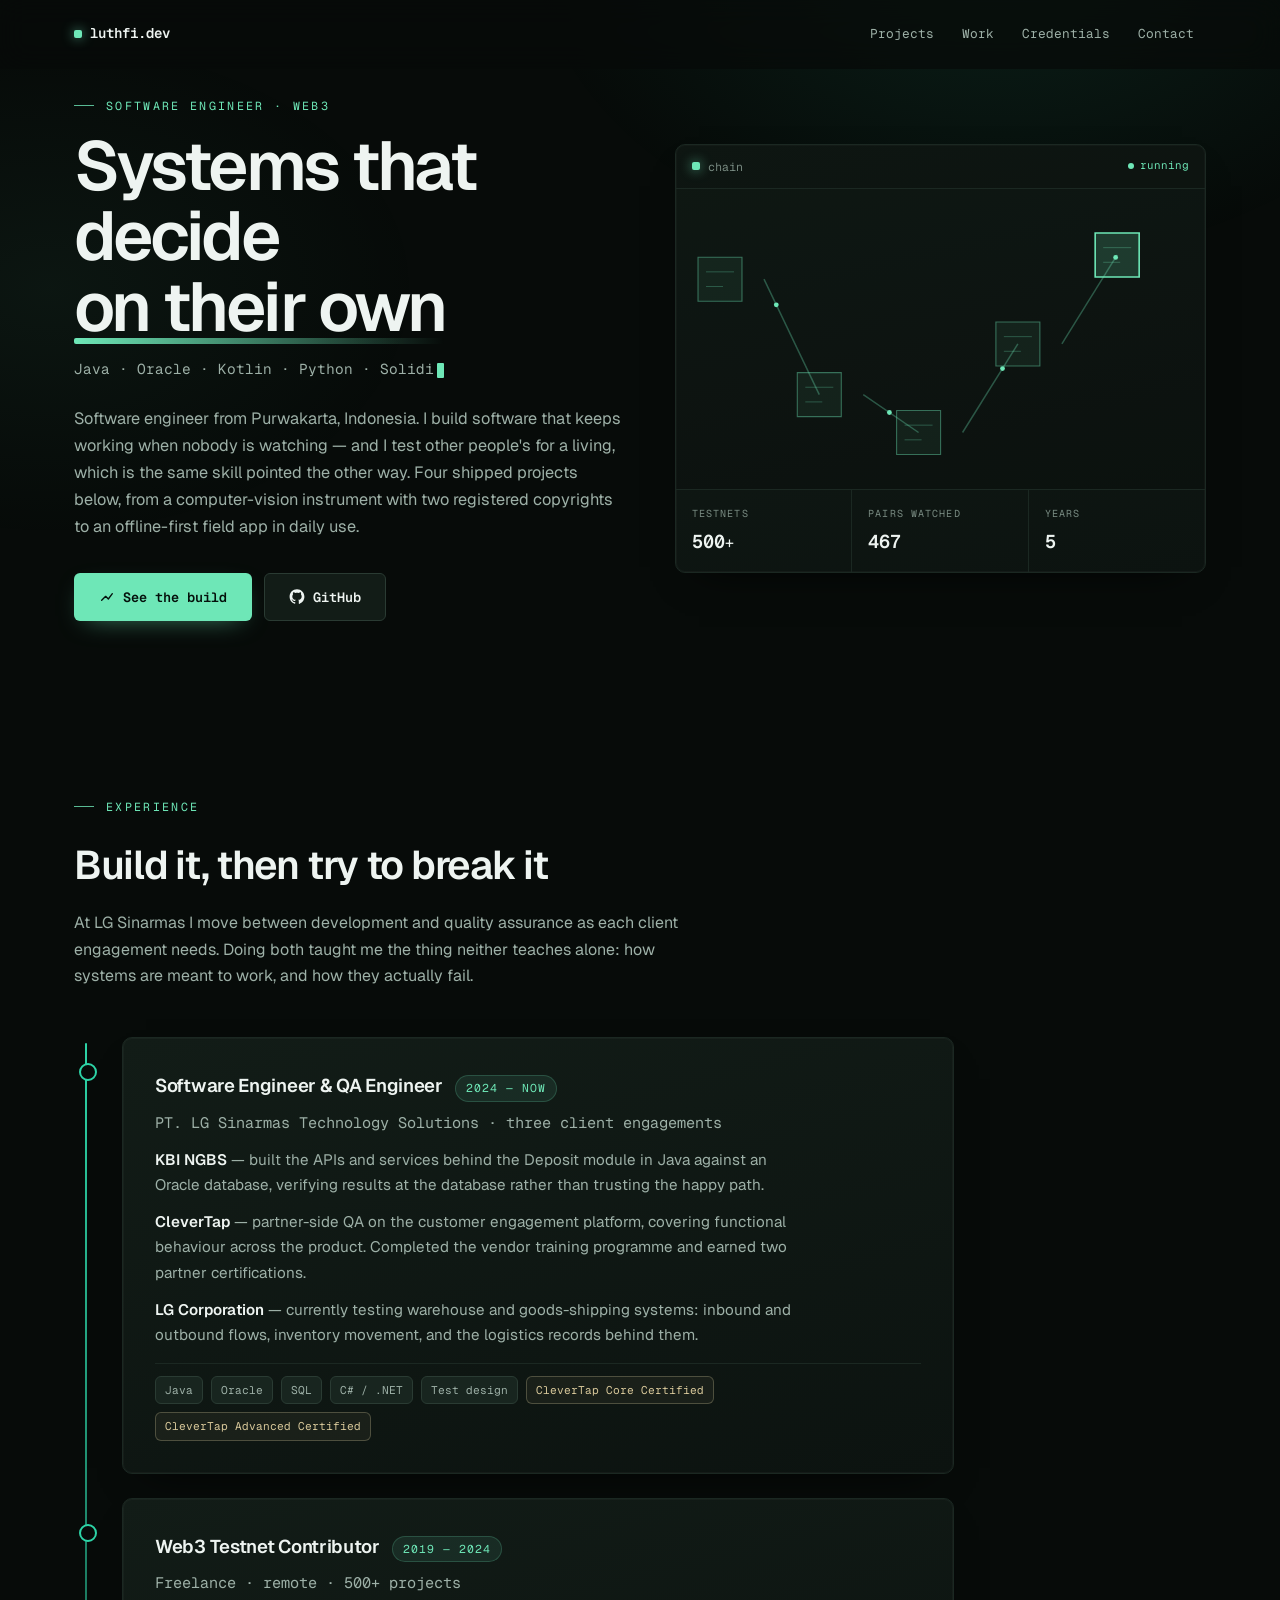
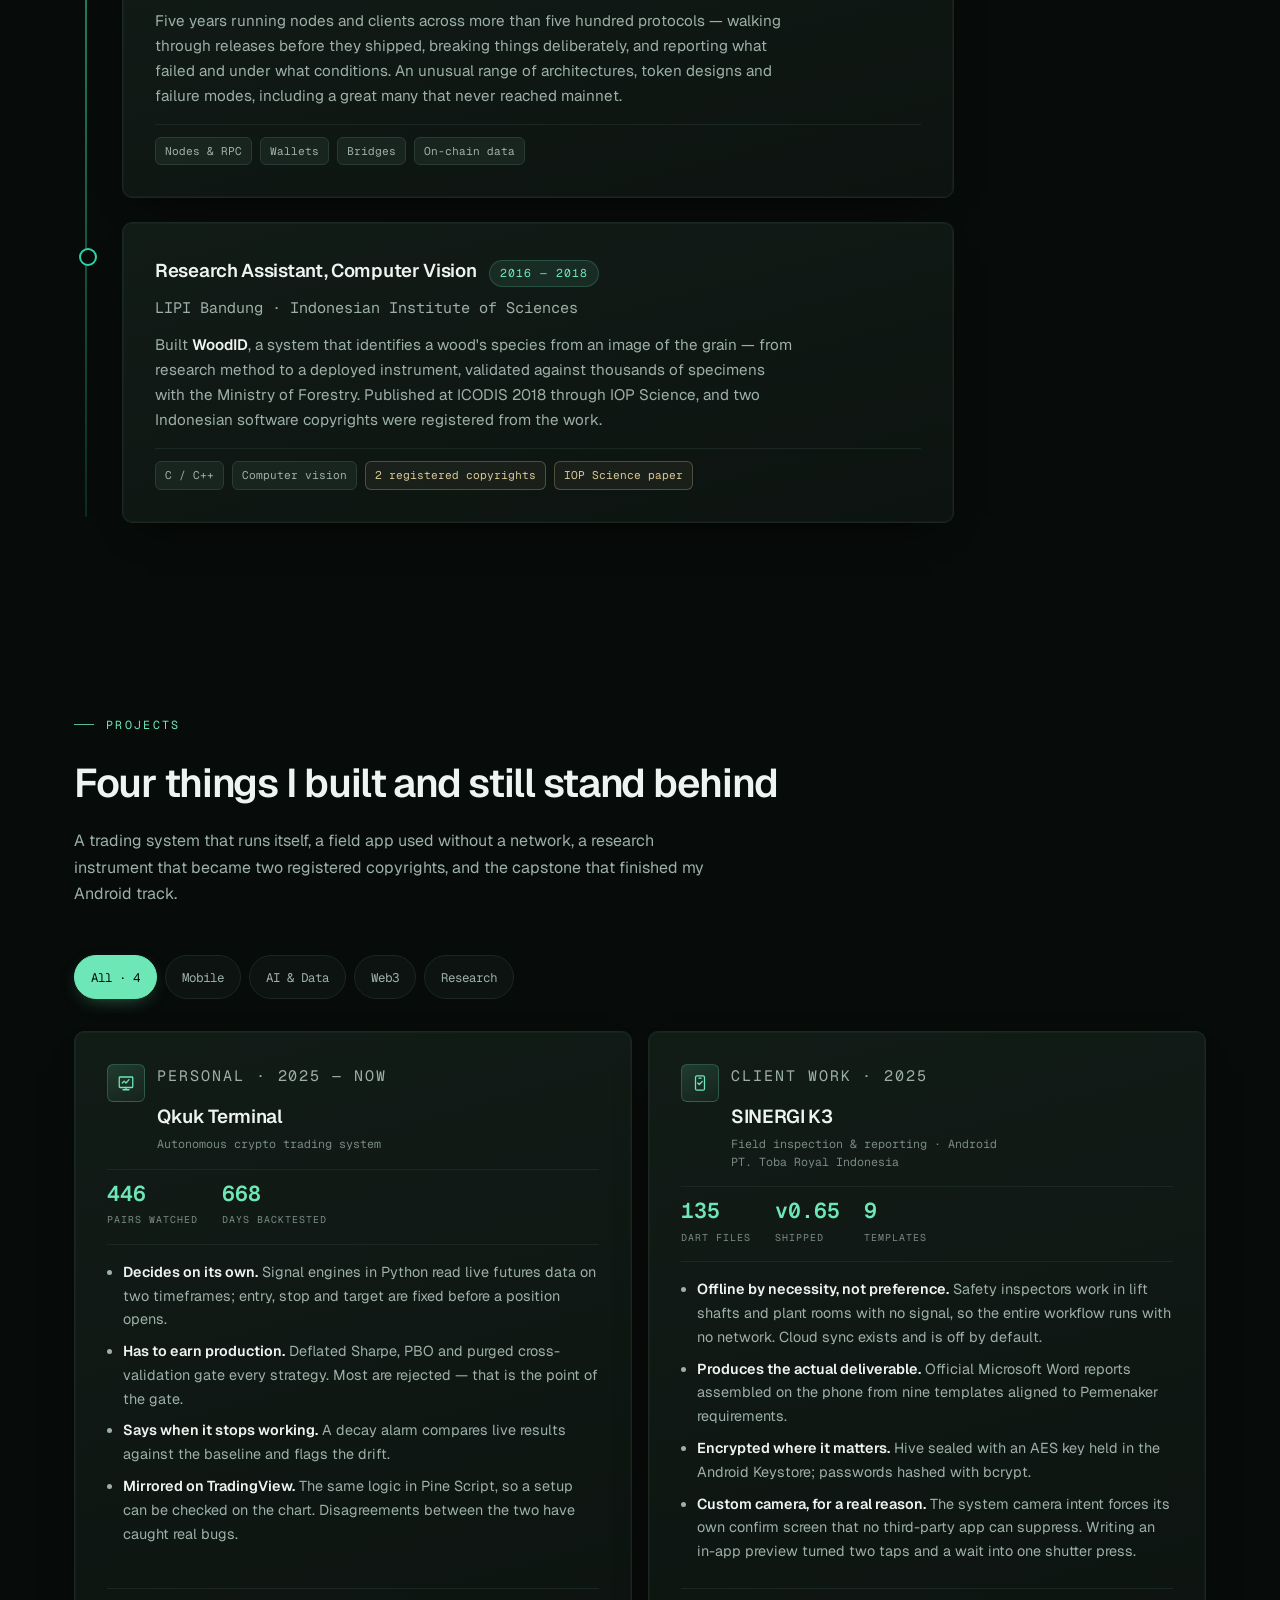
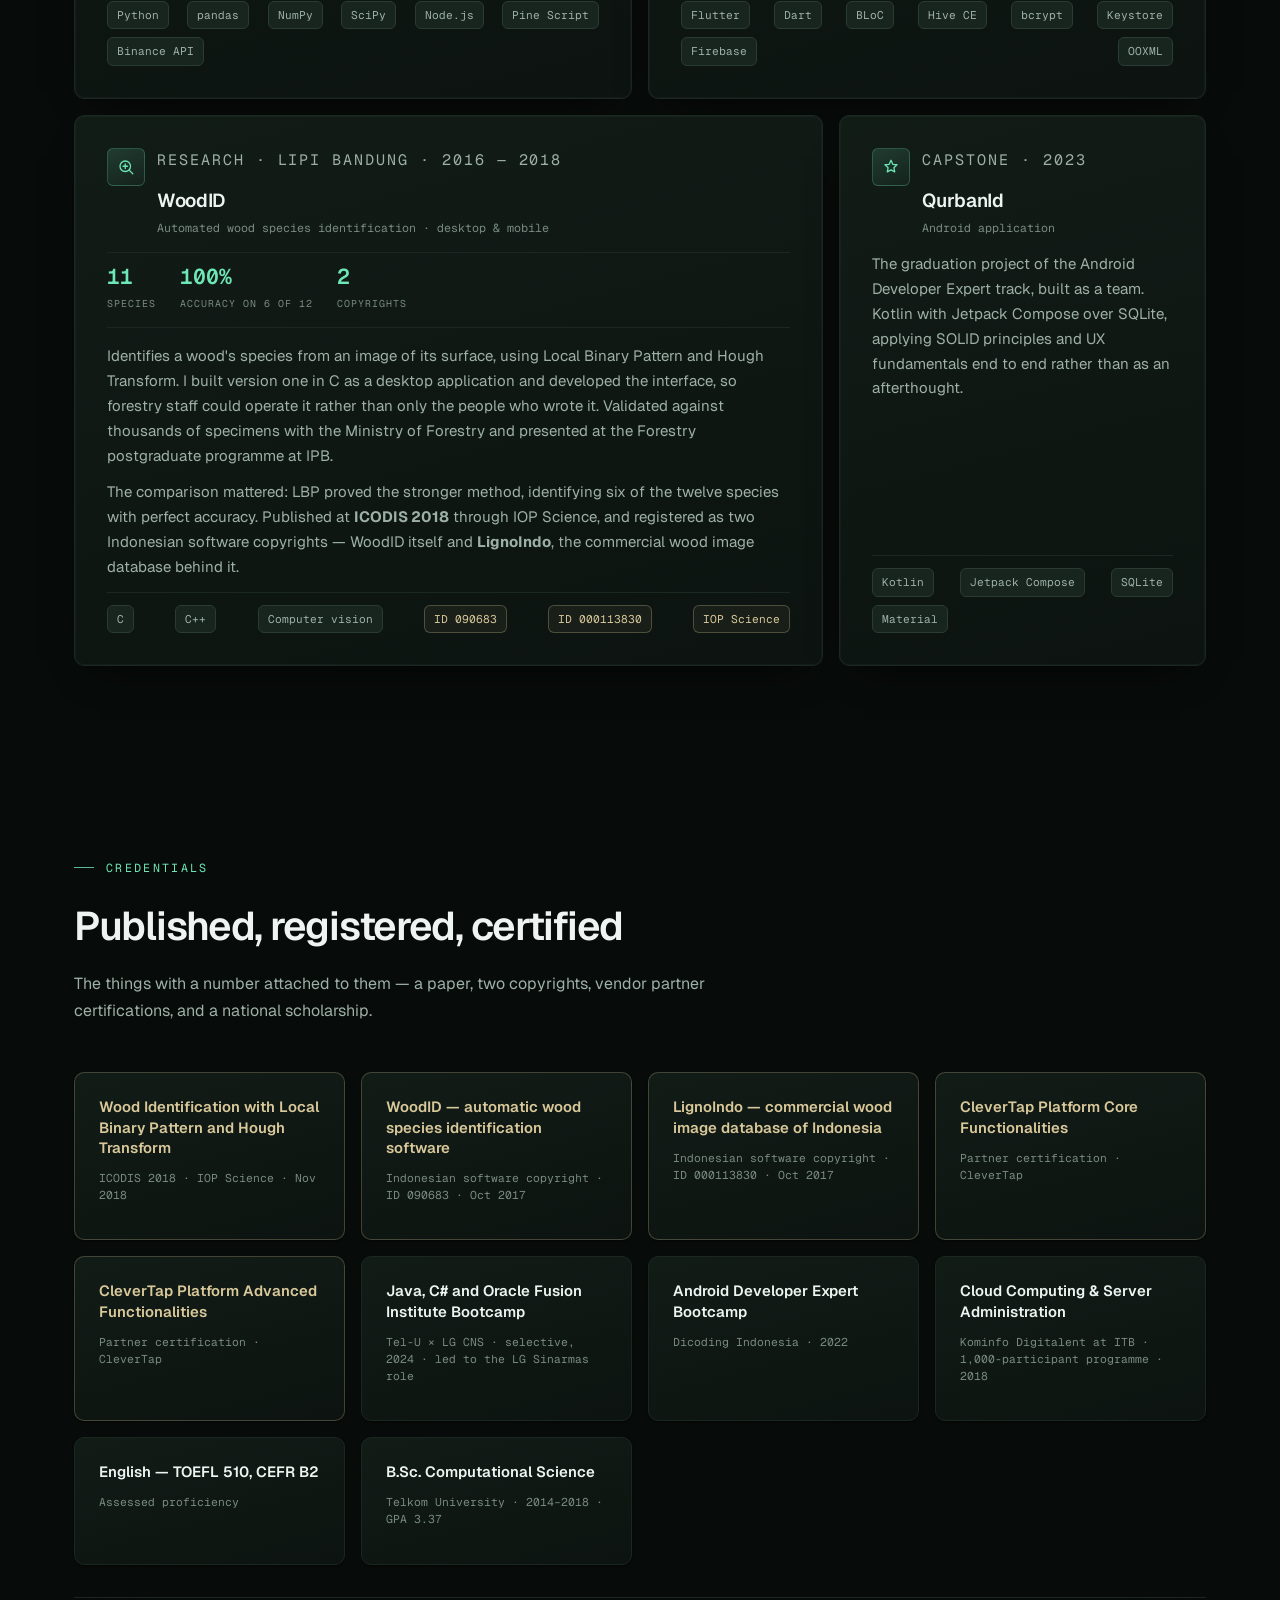
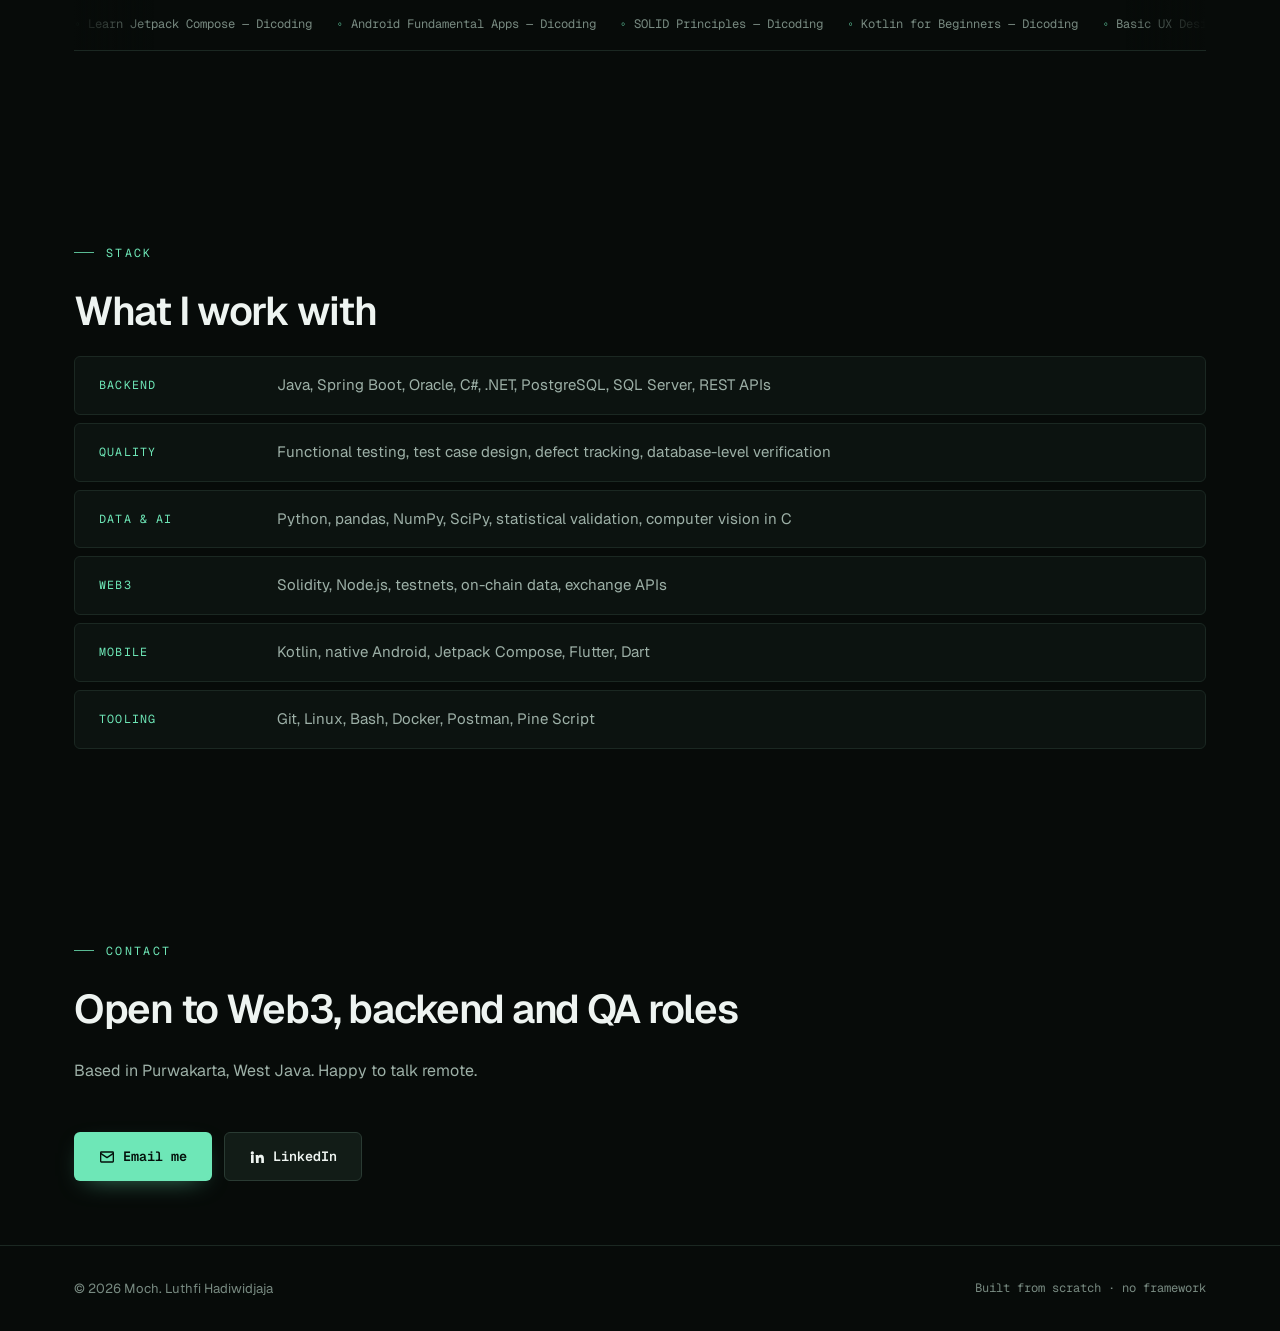
==== commit be676456: "Kredensial: Android Developer Expert dari Dicoding Indonesia, bukan Kominfo Entri kredensial sebelum" ====
--- a/index.html
+++ b/index.html
@@ -330,8 +330,8 @@
         <p class="i">Tel-U × LG CNS · selective, 2024 · led to the LG Sinarmas role</p>
       </div>
       <div class="cd">
-        <p class="t">Android Developer Expert</p>
-        <p class="i">Kominfo Digitalent Scholarship × Dicoding · 2022</p>
+        <p class="t">Android Developer Expert Bootcamp</p>
+        <p class="i">Dicoding Indonesia · 2022</p>
       </div>
       <div class="cd">
         <p class="t">Cloud Computing &amp; Server Administration</p>
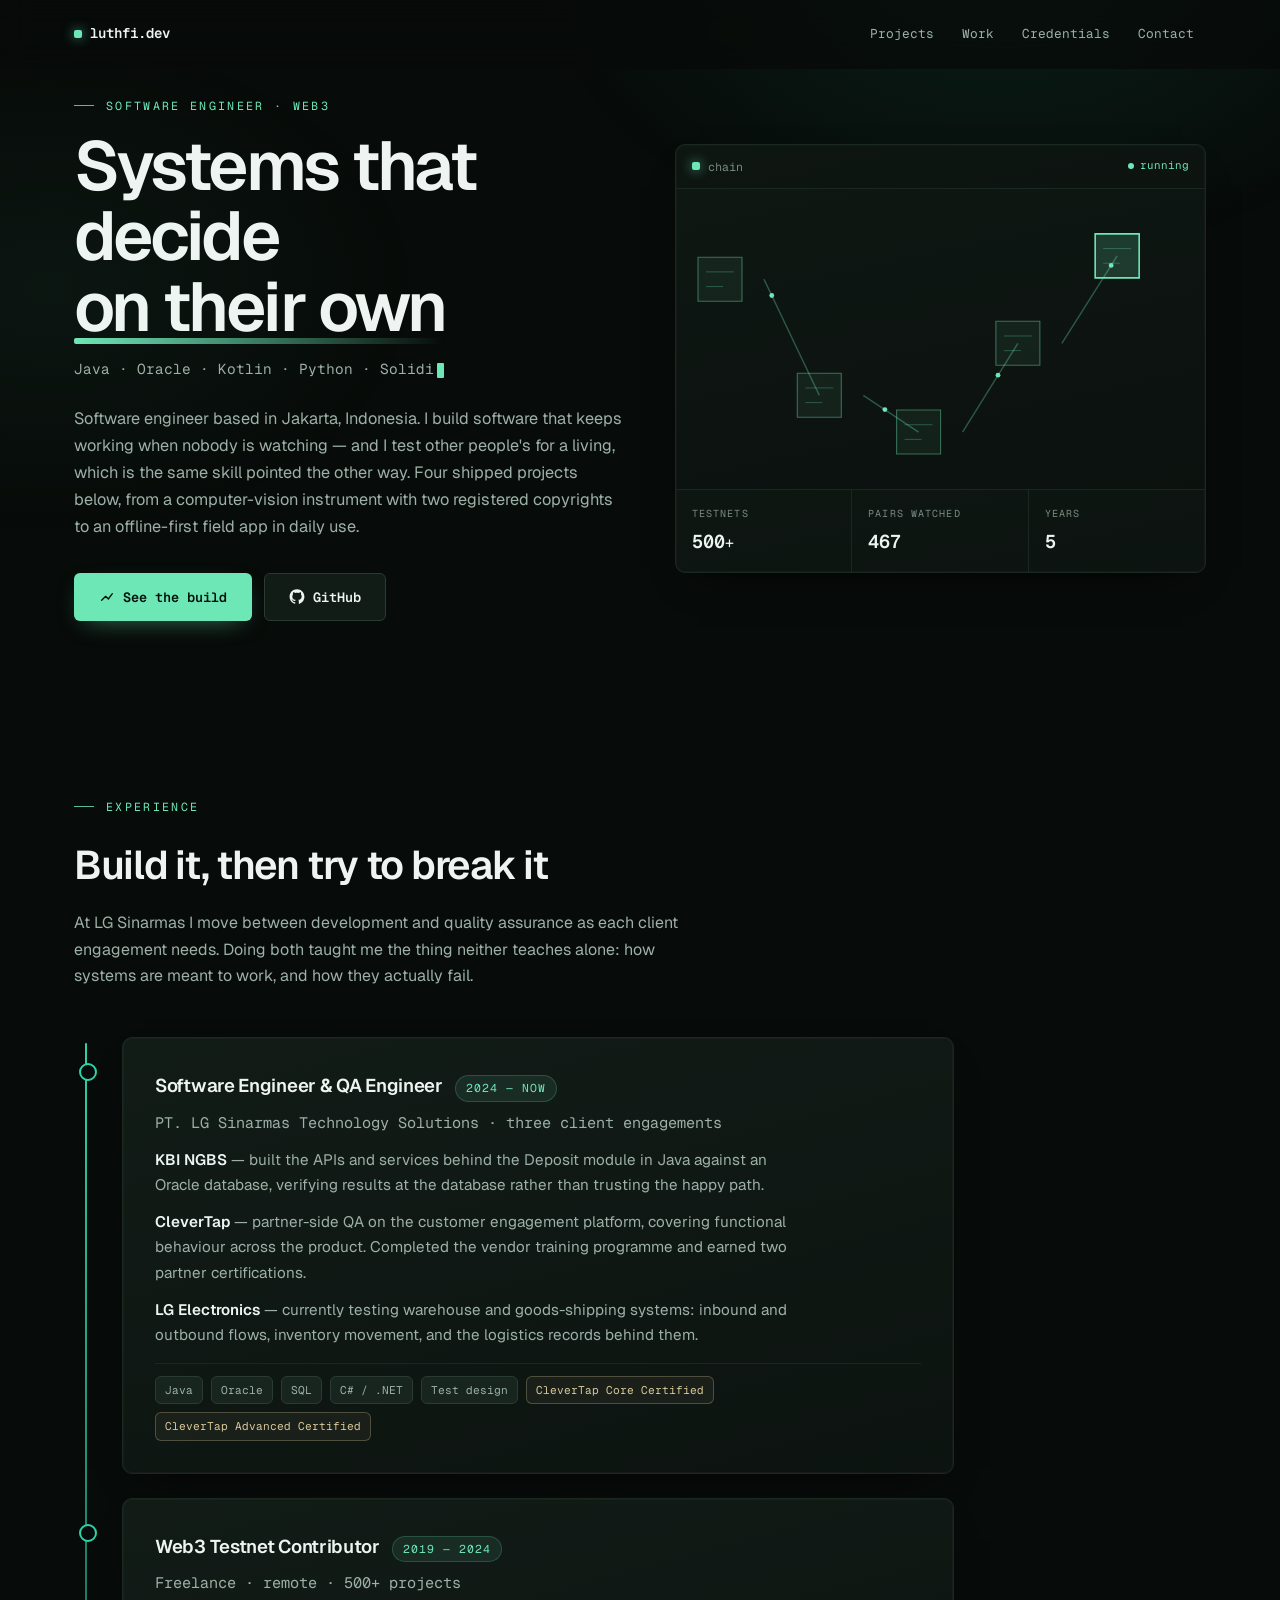
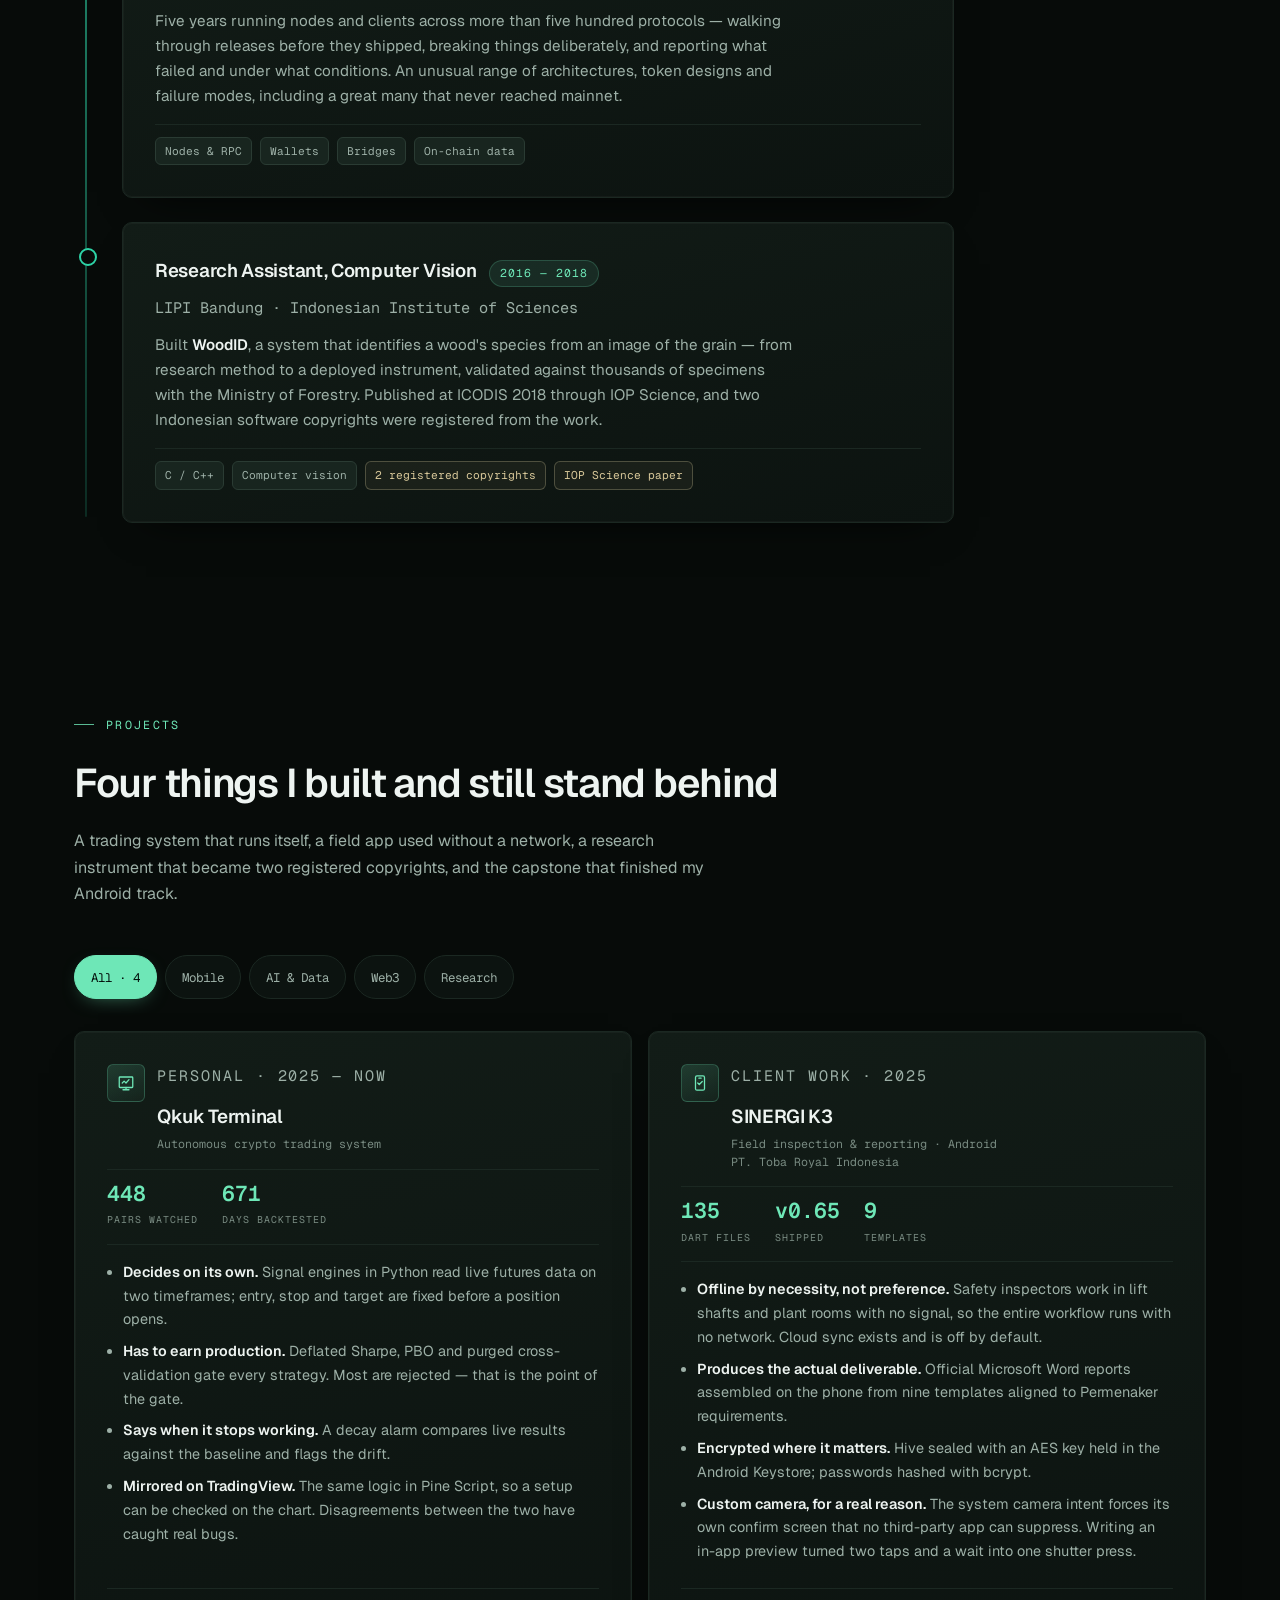
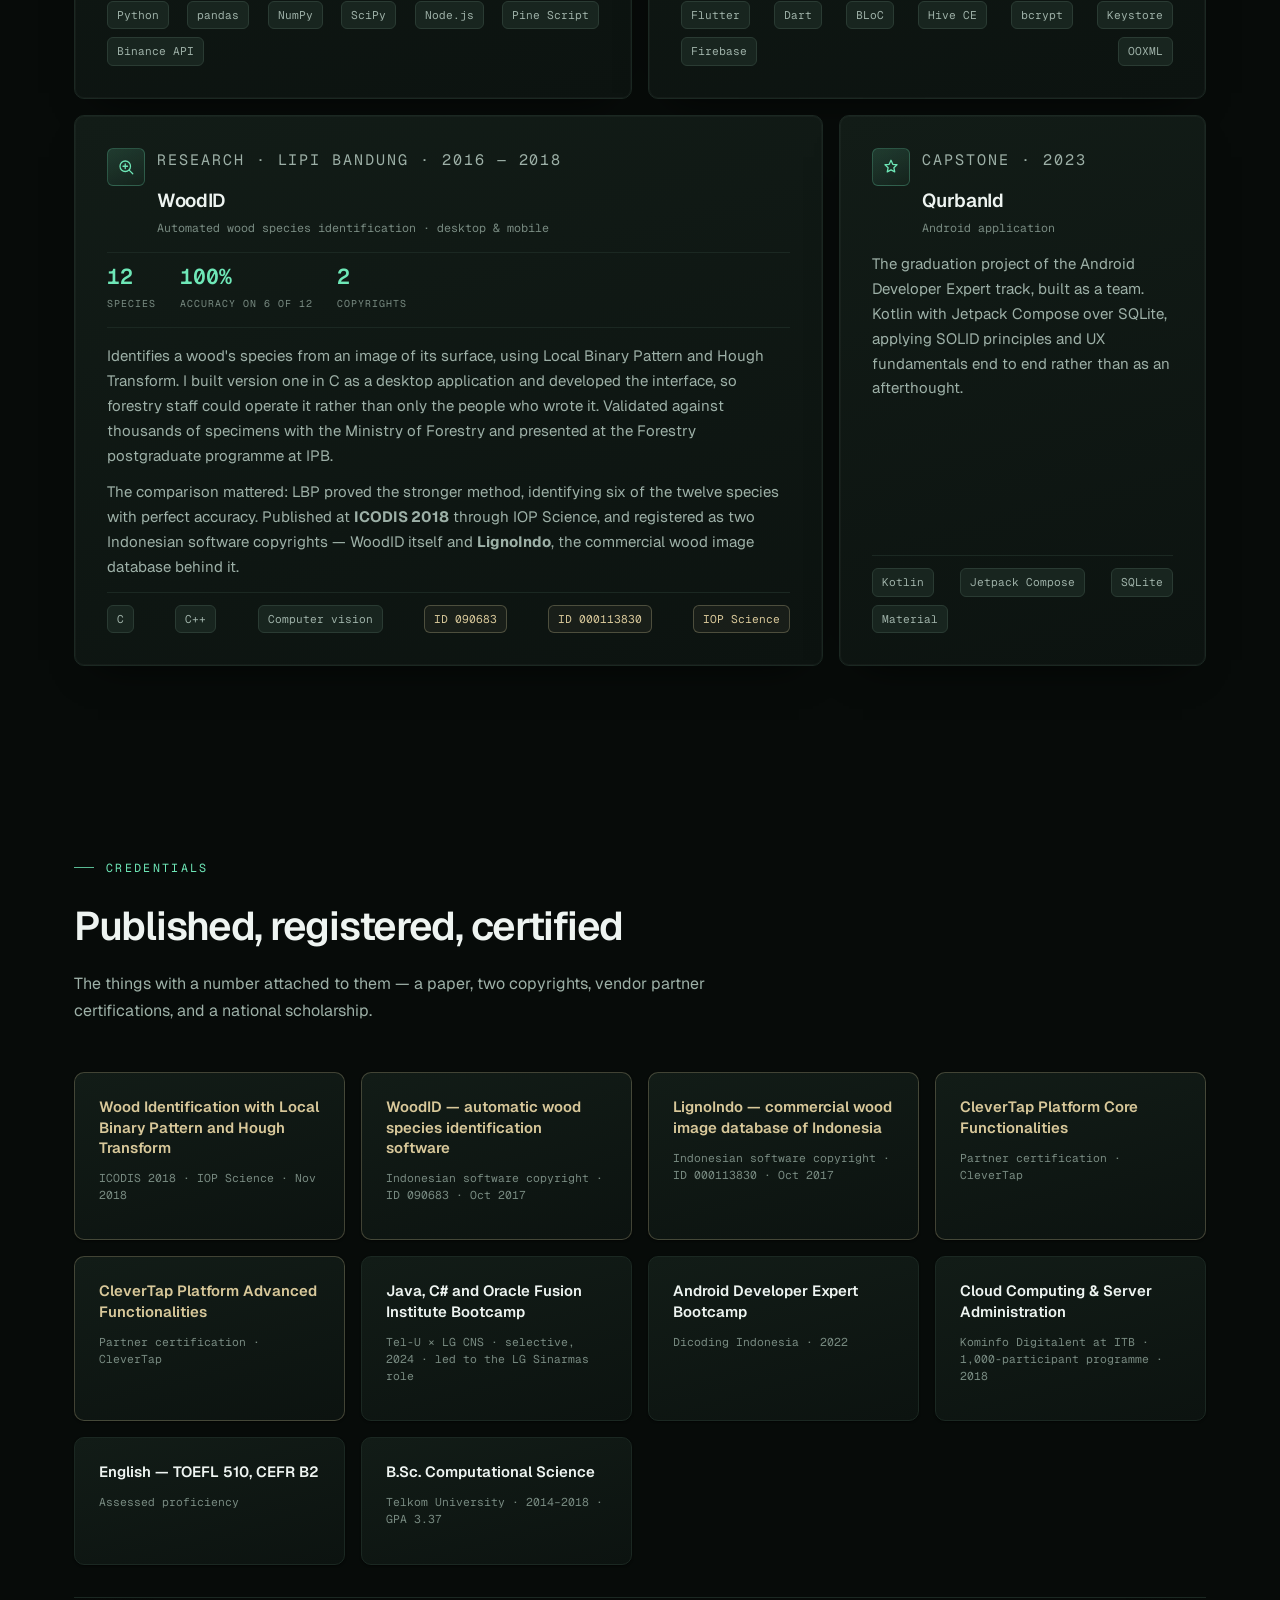
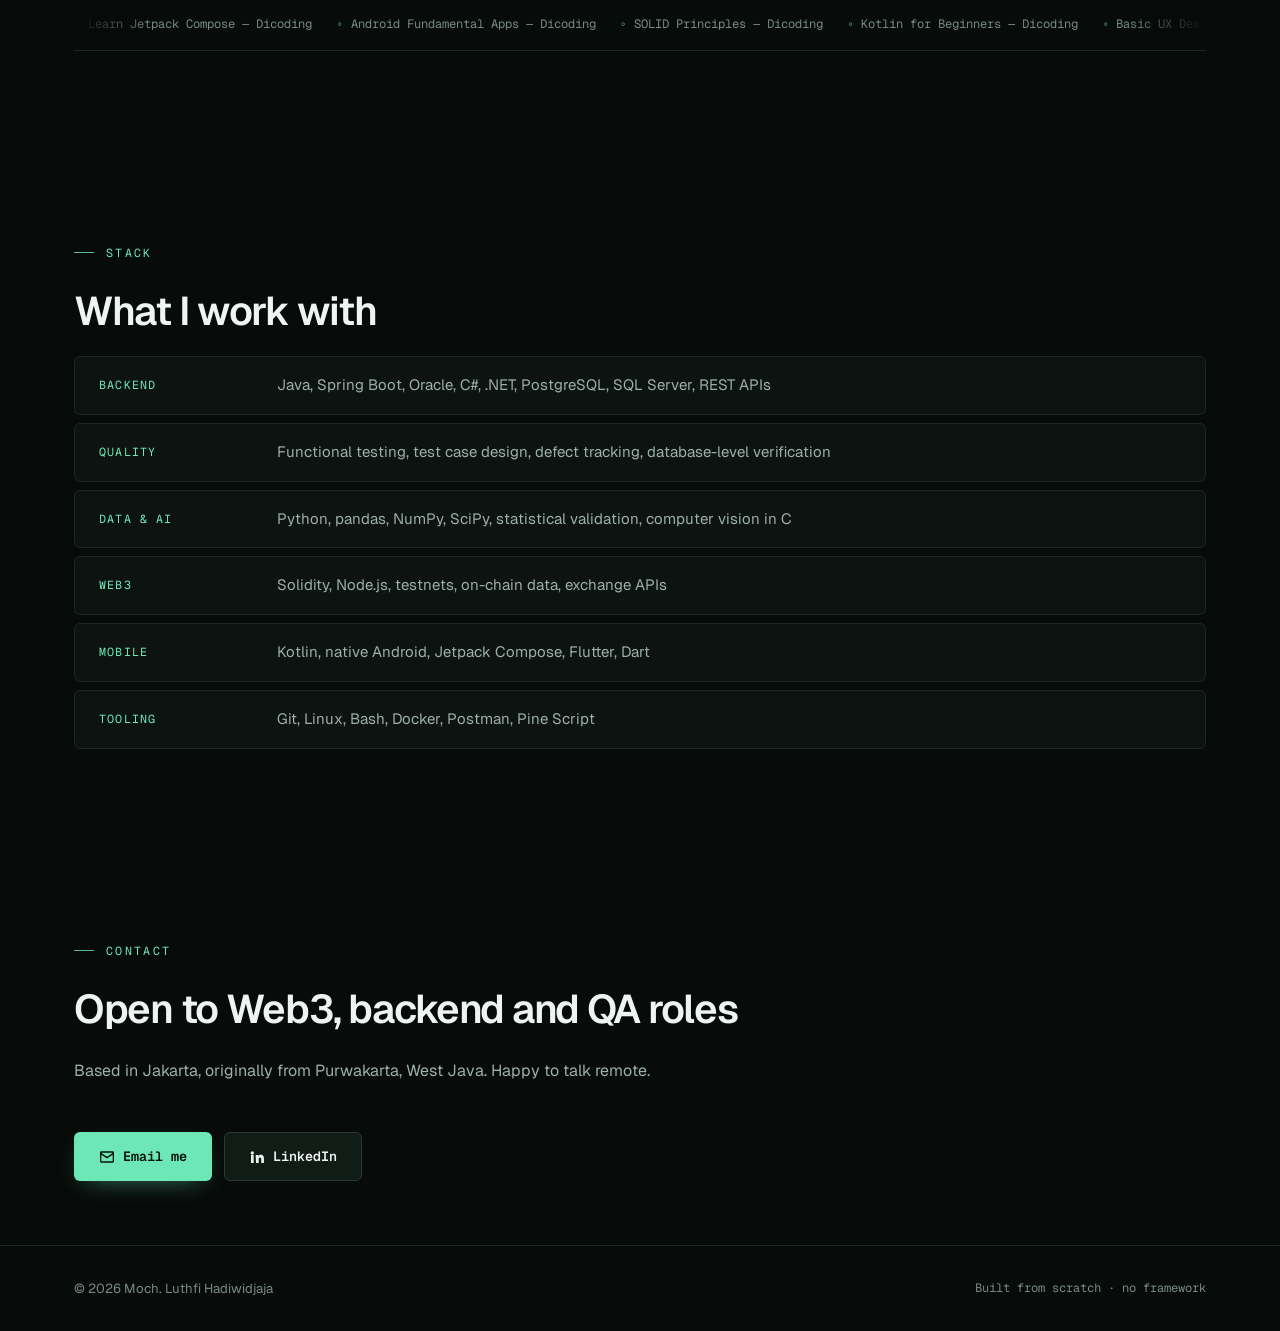
==== commit 276d6198: "Koreksi: LG Electronics, dan domisili Jakarta (asal Purwakarta) Co-Authored-By: Claude Opus 5 <norep" ====
--- a/index.html
+++ b/index.html
@@ -43,7 +43,7 @@
         <h1>Systems that decide<br /><em>on their own</em></h1>
         <p class="role" id="role"><span class="car"></span></p>
         <p class="lede">
-          Software engineer from Purwakarta, Indonesia. I build software that keeps
+          Software engineer based in Jakarta, Indonesia. I build software that keeps
           working when nobody is watching — and I test other people's for a living,
           which is the same skill pointed the other way. Four shipped projects below,
           from a computer-vision instrument with two registered copyrights to an
@@ -106,7 +106,7 @@
           <p><strong>CleverTap</strong> — partner-side QA on the customer engagement
             platform, covering functional behaviour across the product. Completed the
             vendor training programme and earned two partner certifications.</p>
-          <p><strong>LG Corporation</strong> — currently testing warehouse and
+          <p><strong>LG Electronics</strong> — currently testing warehouse and
             goods-shipping systems: inbound and outbound flows, inventory movement, and
             the logistics records behind them.</p>
           <div class="tags">
@@ -374,7 +374,7 @@
   <div class="wrap">
     <p class="eyebrow rv">Contact</p>
     <h2 class="rv">Open to Web3, backend and QA roles</h2>
-    <p class="sec-lede rv">Based in Purwakarta, West Java. Happy to talk remote.</p>
+    <p class="sec-lede rv">Based in Jakarta, originally from Purwakarta, West Java. Happy to talk remote.</p>
     <div class="cta rv">
       <a class="btn btn-1" href="mailto:luthfihadi78@gmail.com">
         <svg viewBox="0 0 24 24" fill="none" stroke="currentColor" stroke-width="2" stroke-linecap="round" stroke-linejoin="round" aria-hidden="true"><rect x="2.5" y="4.5" width="19" height="15" rx="1"/><path d="M3 7l9 6 9-6"/></svg>
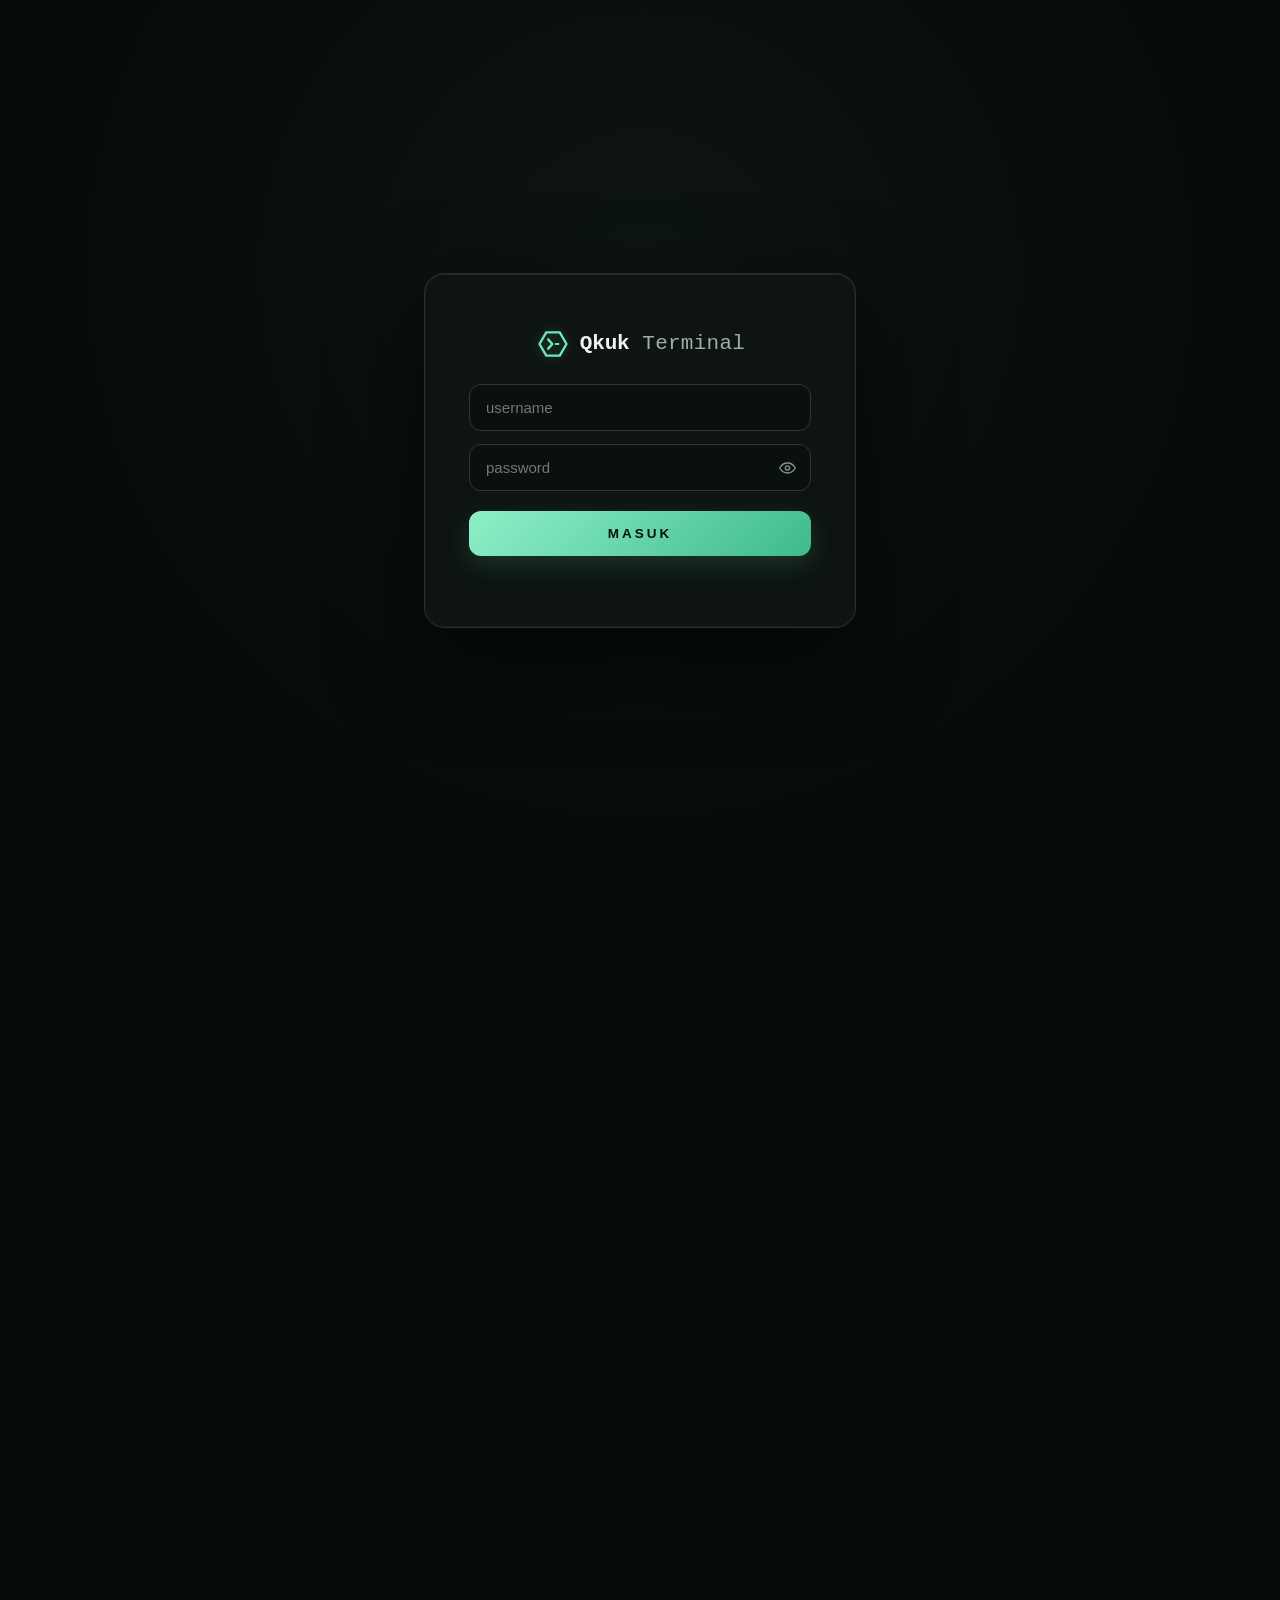
==== commit ef09d2a2: "label koreksi admin (long hijau / short merah) di dalam bubble pick hari ini" ====
--- a/index.html
+++ b/index.html
@@ -1,402 +1,234 @@
 <!DOCTYPE html>
 <html lang="en">
 <head>
-<meta charset="utf-8" />
-<meta name="viewport" content="width=device-width, initial-scale=1" />
-<title>Moch. Luthfi Hadiwidjaja — Software Engineer</title>
-<meta name="description" content="Software engineer focused on Web3 and autonomous systems. Building Qkuk Terminal: signal engines, statistical validation, and a TradingView indicator. Five years across 500+ Web3 testnets." />
-<meta name="theme-color" content="#08100C" />
-<meta property="og:title" content="Moch. Luthfi Hadiwidjaja — Software Engineer" />
-<meta property="og:description" content="Web3 and autonomous systems. Building Qkuk Terminal." />
-<meta property="og:type" content="website" />
-<link rel="preconnect" href="https://fonts.googleapis.com" />
-<link rel="preconnect" href="https://fonts.gstatic.com" crossorigin />
-<link href="https://fonts.googleapis.com/css2?family=Geist:wght@300;400;500;600;700&family=Geist+Mono:wght@400;500;600&display=swap" rel="stylesheet" />
-<link rel="stylesheet" href="style.css" />
-<link rel="icon" href="data:image/svg+xml,<svg xmlns='http://www.w3.org/2000/svg' viewBox='0 0 32 32'><rect width='32' height='32' fill='%2308100C'/><rect x='5' y='12' width='8' height='8' fill='%233DDC84'/><rect x='19' y='12' width='8' height='8' fill='%233DDC84' opacity='.55'/><path d='M13 16h6' stroke='%233DDC84' stroke-width='1.6'/></svg>" />
+<meta charset="utf-8">
+<meta name="viewport" content="width=device-width,initial-scale=1">
+<title>QKUK Terminal — live signal feed</title>
+<meta name="description" content="Live crypto signal terminal. Watchlist, signals and accuracy across three timeframes, written straight from the engine.">
+<link rel="icon" href="data:image/svg+xml,%3Csvg xmlns='http://www.w3.org/2000/svg' viewBox='0 0 32 32'%3E%3Crect width='32' height='32' rx='7' fill='%23070B09'/%3E%3Cg stroke='%236EE7B7' fill='none' stroke-linejoin='round' stroke-linecap='round'%3E%3Cpath d='M27.4 16 L21.7 25.9 L10.3 25.9 L4.6 16 L10.3 6.1 L21.7 6.1 Z' stroke-width='2.3'/%3E%3Cpath d='M12 12.2 L15.5 16 L12 19.8' stroke-width='2.3'/%3E%3C/g%3E%3Crect x='17.4' y='15.1' width='4.2' height='1.9' rx='.95' fill='%236EE7B7'/%3E%3C/svg%3E">
+<meta http-equiv="Content-Security-Policy" content="default-src 'self'; script-src 'self' 'sha256-LXAUy0kvUSjxAz/fkXLmBF15ezkgQYHRQhirnM4uq2Y='; style-src 'self' https://fonts.googleapis.com; font-src https://fonts.gstatic.com; img-src 'self' data:; connect-src 'self' https://fapi.binance.com https://api.binance.com https://textdb.dev https://api.coingecko.com https://api.coinpaprika.com; object-src 'none'; base-uri 'self'; form-action 'none'">
+<meta name="referrer" content="no-referrer">
+<meta name="robots" content="noarchive">
+<link rel="preconnect" href="https://fonts.googleapis.com">
+<link rel="preconnect" href="https://fonts.gstatic.com" crossorigin>
+<link href="https://fonts.googleapis.com/css2?family=Geist+Mono:wght@400;500;600;700&family=Geist:wght@400;500;600&display=swap" rel="stylesheet">
+<script>try{if(sessionStorage.getItem("qkuk_admin_ok")==="1"||sessionStorage.getItem("qkuk_user_ok")==="1")document.documentElement.classList.add("authed")}catch(e){}</script>
+<link rel="stylesheet" href="style.css?v=20260921a">
 </head>
 <body>
 
-<a class="skip" href="#main">Skip to content</a>
-<div class="grid-bg" aria-hidden="true"></div>
-
-<nav class="nav" id="nav">
-  <div class="nav-in">
-    <a class="brand" href="#top"><span class="blk" aria-hidden="true"></span>luthfi.dev</a>
-    <div class="nav-links">
-      <a class="opt" href="#projects">Projects</a>
-      <a class="opt" href="#work">Work</a>
-      <a class="opt" href="#credentials">Credentials</a>
-      <a href="#contact">Contact</a>
+<div id="gate">
+  <div class="gparts" aria-hidden="true"></div>
+  <div class="gate-box">
+    <div class="gate-logo">
+      <span class="logo">
+        <svg class="mark" viewBox="0 0 32 32" role="img" aria-label="Qkuk Terminal">
+          <path d="M28 16 L22 26.39 L10 26.39 L4 16 L10 5.61 L22 5.61 Z"
+                fill="none" stroke="currentColor" stroke-width="2.1"
+                stroke-linejoin="round"/>
+          <path d="M11.7 11.9 L15.4 16 L11.7 20.1" fill="none" stroke="currentColor"
+                stroke-width="2.1" stroke-linecap="round" stroke-linejoin="round"/>
+          <rect class="cur" x="17.4" y="15.05" width="4.4" height="1.9" rx=".95"
+                fill="currentColor"/>
+        </svg>
+        <span class="wm"><b>Qkuk</b> Terminal</span>
+      </span>
+    </div>
+    <div class="gate-sub"></div>
+    <div class="gate-form">
+      <input id="gate-user" autocomplete="username" spellcheck="false" placeholder="username">
+      <div class="gpw">
+        <input id="gate-pass" type="password" autocomplete="current-password" placeholder="password">
+        <button id="gate-eye" type="button" title="tampilkan password" aria-label="tampilkan password">
+          <svg viewBox="0 0 24 24" fill="none" stroke="currentColor" stroke-width="2" stroke-linecap="round" stroke-linejoin="round"><path d="M1 12s4-7 11-7 11 7 11 7-4 7-11 7S1 12 1 12z"/><circle cx="12" cy="12" r="3"/></svg>
+        </button>
+      </div>
+      <button id="gate-btn" type="button">MASUK</button>
+    </div>
+    <div id="gate-err" class="gate-err" role="alert"></div>
+    <div id="gate-chain" class="gate-chain">
+      <div class="glink">
+        <span class="gnode"></span><i></i><span class="gnode"></span><i></i><span class="gnode"></span><i></i><span class="gnode"></span><i></i><span class="gnode"></span>
+      </div>
+      <div class="ghash" id="gate-hash">0x…</div>
+      <div class="ggrant">✓ AKSES DIBERIKAN — MENAUTKAN BLOK</div>
     </div>
   </div>
-</nav>
-
-<main id="main">
-
-<!-- ══ HERO ══ split, left-weighted. Centered hero is banned at VARIANCE 8. -->
-<section class="hero" id="top">
-  <div class="wrap">
-    <div class="hero-g">
-      <div>
-        <p class="eyebrow">Software Engineer · Web3</p>
-        <h1>Systems that decide<br /><em>on their own</em></h1>
-        <p class="role" id="role"><span class="car"></span></p>
-        <p class="lede">
-          Software engineer based in Jakarta, Indonesia. I build software that keeps
-          working when nobody is watching — and I test other people's for a living,
-          which is the same skill pointed the other way. Four shipped projects below,
-          from a computer-vision instrument with two registered copyrights to an
-          offline-first field app in daily use.
-        </p>
-        <div class="cta">
-          <a class="btn btn-1" href="#terminal">
-            <svg viewBox="0 0 24 24" fill="none" stroke="currentColor" stroke-width="2" stroke-linecap="round" stroke-linejoin="round" aria-hidden="true"><path d="M4 17l6-6 4 4 6-8"/></svg>
-            See the build
-          </a>
-          <a class="btn btn-2" href="https://github.com/luthfihadi78" rel="noopener">
-            <svg viewBox="0 0 24 24" fill="currentColor" aria-hidden="true"><path d="M12 .5C5.7.5.9 5.3.9 11.6c0 4.9 3.2 9.1 7.6 10.6.6.1.8-.2.8-.6v-2c-3.1.7-3.7-1.5-3.7-1.5-.5-1.3-1.2-1.6-1.2-1.6-1-.7.1-.7.1-.7 1.1.1 1.7 1.1 1.7 1.1 1 1.7 2.6 1.2 3.2.9.1-.7.4-1.2.7-1.5-2.5-.3-5.1-1.2-5.1-5.5 0-1.2.4-2.2 1.1-3-.1-.3-.5-1.4.1-2.9 0 0 .9-.3 3 1.1.9-.2 1.8-.4 2.8-.4s1.9.1 2.8.4c2.1-1.4 3-1.1 3-1.1.6 1.5.2 2.6.1 2.9.7.8 1.1 1.8 1.1 3 0 4.3-2.6 5.2-5.1 5.5.4.4.8 1.1.8 2.2v3.3c0 .3.2.7.8.6 4.4-1.5 7.6-5.7 7.6-10.6C23.1 5.3 18.3.5 12 .5z"/></svg>
-            GitHub
-          </a>
+</div>
+
+<div class="bar">
+  <div class="bar-in">
+    <span class="logo">
+      <svg class="mark" viewBox="0 0 32 32" role="img" aria-label="Qkuk Terminal">
+        <!-- ⚠️ Versi pertama memakai kotak bulat + ekor diagonal (niatnya huruf Q).
+             Di ukuran 23px itu terbaca sebagai IKON KACA PEMBESAR — kotak bulat
+             mirip lensa, ekornya mirip gagang. Diganti HEKSAGON: bentuk blok /
+             node yang sudah baku di kripto dan tidak punya tabrakan makna itu.
+             Isinya prompt ">" + kursor berkedip = terminal yang hidup, sejalan
+             dgn lampu LIVE di sebelahnya. Huruf Q-nya dibawa oleh wordmark. -->
+        <path d="M28 16 L22 26.39 L10 26.39 L4 16 L10 5.61 L22 5.61 Z"
+              fill="none" stroke="currentColor" stroke-width="2.1"
+              stroke-linejoin="round"/>
+        <path d="M11.7 11.9 L15.4 16 L11.7 20.1" fill="none" stroke="currentColor"
+              stroke-width="2.1" stroke-linecap="round" stroke-linejoin="round"/>
+        <rect class="cur" x="17.4" y="15.05" width="4.4" height="1.9" rx=".95"
+              fill="currentColor"/>
+      </svg>
+      <span class="wm"><b>Qkuk</b> Terminal</span>
+    </span>
+    <span class="pill"><span class="dot" id="dot"></span><span id="state">connecting</span></span>
+    <span class="kv sp">WIB <b id="clock">--:--:--</b></span>
+    <span class="kv">engine <b id="stamp">—</b></span>
+    <span class="kv btc">BTC <b id="btcpx">—</b></span>
+    <span class="kv">refresh <b id="cd">60s</b></span>
+    <button id="mute" class="mute" type="button" aria-pressed="false"
+      title="Suara notifikasi: NYALA — klik untuk mati">🔔</button>
+  </div>
+</div>
+
+<div id="toasts" aria-live="polite"></div>
+
+<div class="wrap">
+
+  <section id="dir">
+    <div class="dir">
+      <div class="gwrap">
+        <div class="glow" id="glow"></div>
+        <svg class="gauge" viewBox="0 0 280 180" role="img" aria-label="Altcoin direction gauge">
+          <g id="g-fl"></g><g id="g-arc"></g><g id="g-ndl"></g>
+        </svg>
+        <div class="gl"><span>SHORT</span><span>NEUTRAL</span><span>LONG</span></div>
+        <div class="gbias" id="gbias">--</div>
+        <div class="gname" id="gname">altcoin direction</div>
+      </div>
+      <div class="dmeta" id="dmeta"></div>
+    </div>
+  </section>
+
+  <section id="bubbles">
+    <div class="sec-h">
+      <h2><i>&gt;</i> Bubbles</h2>
+      <span class="hint">coins detected by this engine only — % change is live 24h from Binance</span>
+      <div class="tabs" id="b-mode" role="tablist"></div>
+      <div class="tabs" id="b-tabs" role="tablist"></div>
+    </div>
+    <div class="bb-stage">
+      <div class="bb-bar">
+        <div class="bb-legend">
+          <span><i class="lg-up"></i>up 24h</span>
+          <span><i class="lg-dn"></i>down 24h</span>
+          <span><i class="lg-id"></i>no 24h data</span>
         </div>
-      </div>
-
-      <div class="chain rv">
-        <div class="chain-bar">
-          <span class="blk" aria-hidden="true"></span>
-          <span class="t">chain</span>
-          <span class="live">running</span>
-        </div>
-        <div class="chain-c">
-          <canvas id="chain" role="img" aria-label="Abstract animation of linked blocks forming a chain"></canvas>
-        </div>
-        <div class="chain-f">
-          <div><span class="k">Testnets</span><span class="v" data-count="500">0</span>+</div>
-          <div><span class="k">Pairs watched</span><span class="v" data-count="467">0</span></div>
-          <div><span class="k">Years</span><span class="v" data-count="5">0</span></div>
-        </div>
-      </div>
-    </div>
-  </div>
-</section>
-
-<!-- ══ WORK ══ ledger rows, not cards -->
-<section id="work">
-  <div class="wrap">
-    <p class="eyebrow rv">Experience</p>
-    <h2 class="rv">Build it, then try to break it</h2>
-    <p class="sec-lede rv">
-      At LG Sinarmas I move between development and quality assurance as each
-      client engagement needs. Doing both taught me the thing neither teaches
-      alone: how systems are meant to work, and how they actually fail.
-    </p>
-
-    <div class="tl rv">
-
-      <div class="tli rv">
-        <div class="tlc">
-          <div class="tl-head">
-            <h3>Software Engineer &amp; QA Engineer</h3>
-            <span class="tl-when">2024 — now</span>
-          </div>
-          <p class="tl-org">PT. LG Sinarmas Technology Solutions · three client engagements</p>
-          <p><strong>KBI NGBS</strong> — built the APIs and services behind the Deposit
-            module in Java against an Oracle database, verifying results at the database
-            rather than trusting the happy path.</p>
-          <p><strong>CleverTap</strong> — partner-side QA on the customer engagement
-            platform, covering functional behaviour across the product. Completed the
-            vendor training programme and earned two partner certifications.</p>
-          <p><strong>LG Electronics</strong> — currently testing warehouse and
-            goods-shipping systems: inbound and outbound flows, inventory movement, and
-            the logistics records behind them.</p>
-          <div class="tags">
-            <span class="tag">Java</span><span class="tag">Oracle</span><span class="tag">SQL</span>
-            <span class="tag">C# / .NET</span><span class="tag">Test design</span>
-            <span class="tag cert">CleverTap Core Certified</span>
-            <span class="tag cert">CleverTap Advanced Certified</span>
-          </div>
-        </div>
-      </div>
-
-      <div class="tli rv">
-        <div class="tlc">
-          <div class="tl-head">
-            <h3>Web3 Testnet Contributor</h3>
-            <span class="tl-when">2019 — 2024</span>
-          </div>
-          <p class="tl-org">Freelance · remote · 500+ projects</p>
-          <p>Five years running nodes and clients across more than five hundred protocols —
-            walking through releases before they shipped, breaking things deliberately, and
-            reporting what failed and under what conditions. An unusual range of
-            architectures, token designs and failure modes, including a great many that
-            never reached mainnet.</p>
-          <div class="tags">
-            <span class="tag">Nodes &amp; RPC</span><span class="tag">Wallets</span>
-            <span class="tag">Bridges</span><span class="tag">On-chain data</span>
-          </div>
-        </div>
-      </div>
-
-      <div class="tli rv">
-        <div class="tlc">
-          <div class="tl-head">
-            <h3>Research Assistant, Computer Vision</h3>
-            <span class="tl-when">2016 — 2018</span>
-          </div>
-          <p class="tl-org">LIPI Bandung · Indonesian Institute of Sciences</p>
-          <p>Built <strong>WoodID</strong>, a system that identifies a wood's species from
-            an image of the grain — from research method to a deployed instrument, validated
-            against thousands of specimens with the Ministry of Forestry. Published at
-            ICODIS 2018 through IOP Science, and two Indonesian software copyrights were
-            registered from the work.</p>
-          <div class="tags">
-            <span class="tag">C / C++</span><span class="tag">Computer vision</span>
-            <span class="tag cert">2 registered copyrights</span>
-            <span class="tag cert">IOP Science paper</span>
-          </div>
-        </div>
-      </div>
-
-    </div>
-  </div>
-</section>
-
-<!-- ══ GALERI PROJECT ══ bento, layout dari UI/UX Pro Max -->
-<section id="projects">
-  <div class="wrap">
-    <p class="eyebrow rv">Projects</p>
-    <h2 class="rv">Four things I built and still stand behind</h2>
-    <p class="sec-lede rv">
-      A trading system that runs itself, a field app used without a network, a
-      research instrument that became two registered copyrights, and the capstone
-      that finished my Android track.
-    </p>
-
-    <div class="filter rv" role="group" aria-label="Filter projects by category">
-      <button class="fbtn" type="button" data-f="all" aria-pressed="true">All · 4</button>
-      <button class="fbtn" type="button" data-f="mobile" aria-pressed="false">Mobile</button>
-      <button class="fbtn" type="button" data-f="ai" aria-pressed="false">AI &amp; Data</button>
-      <button class="fbtn" type="button" data-f="web3" aria-pressed="false">Web3</button>
-      <button class="fbtn" type="button" data-f="research" aria-pressed="false">Research</button>
-    </div>
-
-    <div class="bento" id="bento">
-
-      <article class="pj rv" data-cat="ai web3">
-        <div class="pj-top">
-          <div class="pj-ico"><svg viewBox="0 0 24 24" stroke-linecap="round" stroke-linejoin="round" aria-hidden="true"><rect x="3" y="4" width="18" height="14" rx="1"/><path d="M8 21h8M12 18v3M7 12l2.5-2.5L12 12l4-4.5"/></svg></div>
-          <div>
-            <p class="pj-kind">Personal · 2025 — now</p>
-            <h3>Qkuk Terminal</h3>
-            <p class="sub">Autonomous crypto trading system</p>
-          </div>
-        </div>
-        <div class="pj-num">
-          <div><span class="n" data-count="467">0</span><span class="l">pairs watched</span></div>
-          <div><span class="n" data-count="700">0</span><span class="l">days backtested</span></div>
-        </div>
-        <ul>
-          <li><b>Decides on its own.</b> Signal engines in Python read live futures data on two timeframes; entry, stop and target are fixed before a position opens.</li>
-          <li><b>Has to earn production.</b> Deflated Sharpe, PBO and purged cross-validation gate every strategy. Most are rejected — that is the point of the gate.</li>
-          <li><b>Says when it stops working.</b> A decay alarm compares live results against the baseline and flags the drift.</li>
-          <li><b>Mirrored on TradingView.</b> The same logic in Pine Script, so a setup can be checked on the chart. Disagreements between the two have caught real bugs.</li>
-        </ul>
-        <div class="foot">
-          <span class="tag">Python</span><span class="tag">pandas</span><span class="tag">NumPy</span>
-          <span class="tag">SciPy</span><span class="tag">Node.js</span><span class="tag">Pine Script</span>
-          <span class="tag">Binance API</span>
-        </div>
-      </article>
-
-      <article class="pj rv" data-cat="mobile">
-        <div class="pj-top">
-          <div class="pj-ico"><svg viewBox="0 0 24 24" stroke-linecap="round" stroke-linejoin="round" aria-hidden="true"><rect x="6" y="2.5" width="12" height="19" rx="2"/><path d="M10.5 5.5h3M9 12l2 2 4-4"/></svg></div>
-          <div>
-            <p class="pj-kind">Client work · 2025</p>
-            <h3>SINERGI K3</h3>
-            <p class="sub">Field inspection &amp; reporting · Android<br />PT. Toba Royal Indonesia</p>
-          </div>
-        </div>
-        <div class="pj-num">
-          <div><span class="n" data-count="141">0</span><span class="l">dart files</span></div>
-          <div><span class="n">v0.65</span><span class="l">shipped</span></div>
-          <div><span class="n" data-count="9">0</span><span class="l">templates</span></div>
-        </div>
-        <ul>
-          <li><b>Offline by necessity, not preference.</b> Safety inspectors work in lift shafts and plant rooms with no signal, so the entire workflow runs with no network. Cloud sync exists and is off by default.</li>
-          <li><b>Produces the actual deliverable.</b> Official Microsoft Word reports assembled on the phone from nine templates aligned to Permenaker requirements.</li>
-          <li><b>Encrypted where it matters.</b> Hive sealed with an AES key held in the Android Keystore; passwords hashed with bcrypt.</li>
-          <li><b>Custom camera, for a real reason.</b> The system camera intent forces its own confirm screen that no third-party app can suppress. Writing an in-app preview turned two taps and a wait into one shutter press.</li>
-        </ul>
-        <div class="foot">
-          <span class="tag">Flutter</span><span class="tag">Dart</span><span class="tag">BLoC</span>
-          <span class="tag">Hive CE</span><span class="tag">bcrypt</span><span class="tag">Keystore</span>
-          <span class="tag">Firebase</span><span class="tag">OOXML</span>
-        </div>
-      </article>
-
-      <article class="pj wide rv" data-cat="ai research">
-        <div class="pj-top">
-          <div class="pj-ico"><svg viewBox="0 0 24 24" stroke-linecap="round" stroke-linejoin="round" aria-hidden="true"><circle cx="11" cy="11" r="7"/><path d="M16.5 16.5L21 21M8 11h6M11 8v6"/></svg></div>
-          <div>
-            <p class="pj-kind">Research · LIPI Bandung · 2016 — 2018</p>
-            <h3>WoodID</h3>
-            <p class="sub">Automated wood species identification · desktop &amp; mobile</p>
-          </div>
-        </div>
-        <div class="pj-num">
-          <div><span class="n" data-count="12">0</span><span class="l">species</span></div>
-          <div><span class="n">100%</span><span class="l">accuracy on 6 of 12</span></div>
-          <div><span class="n" data-count="2">0</span><span class="l">copyrights</span></div>
-        </div>
-        <p>
-          Identifies a wood's species from an image of its surface, using Local Binary
-          Pattern and Hough Transform. I built version one in C as a desktop application
-          and developed the interface, so forestry staff could operate it rather than
-          only the people who wrote it. Validated against thousands of specimens with the
-          Ministry of Forestry and presented at the Forestry postgraduate programme at IPB.
-        </p>
-        <p>
-          The comparison mattered: LBP proved the stronger method, identifying six of the
-          twelve species with perfect accuracy. Published at <strong>ICODIS 2018</strong>
-          through IOP Science, and registered as two Indonesian software copyrights —
-          WoodID itself and <strong>LignoIndo</strong>, the commercial wood image database
-          behind it.
-        </p>
-        <div class="foot">
-          <span class="tag">C</span><span class="tag">C++</span><span class="tag">Computer vision</span>
-          <span class="tag cert">ID 090683</span><span class="tag cert">ID 000113830</span>
-          <span class="tag cert">IOP Science</span>
-        </div>
-      </article>
-
-      <article class="pj slim rv" data-cat="mobile">
-        <div class="pj-top">
-          <div class="pj-ico"><svg viewBox="0 0 24 24" stroke-linecap="round" stroke-linejoin="round" aria-hidden="true"><path d="M12 3l2.4 5.4 5.6.6-4.2 3.9 1.2 5.6L12 15.8 7 18.5l1.2-5.6L4 9l5.6-.6z"/></svg></div>
-          <div>
-            <p class="pj-kind">Capstone · 2023</p>
-            <h3>QurbanId</h3>
-            <p class="sub">Android application</p>
-          </div>
-        </div>
-        <p>
-          The graduation project of the Android Developer Expert track, built as a team.
-          Kotlin with Jetpack Compose over SQLite, applying SOLID principles and UX
-          fundamentals end to end rather than as an afterthought.
-        </p>
-        <div class="foot">
-          <span class="tag">Kotlin</span><span class="tag">Jetpack Compose</span>
-          <span class="tag">SQLite</span><span class="tag">Material</span>
-        </div>
-      </article>
-
-    </div>
-  </div>
-</section>
-
-<!-- ══ KREDENSIAL ══ -->
-<section id="credentials">
-  <div class="wrap">
-    <p class="eyebrow rv">Credentials</p>
-    <h2 class="rv">Published, registered, certified</h2>
-    <p class="sec-lede rv">
-      The things with a number attached to them — a paper, two copyrights, vendor
-      partner certifications, and a national scholarship.
-    </p>
-
-    <div class="cred rv">
-      <div class="cd hi">
-        <p class="t">Wood Identification with Local Binary Pattern and Hough Transform</p>
-        <p class="i">ICODIS 2018 · IOP Science · Nov 2018</p>
-      </div>
-      <div class="cd hi">
-        <p class="t">WoodID — automatic wood species identification software</p>
-        <p class="i">Indonesian software copyright · ID 090683 · Oct 2017</p>
-      </div>
-      <div class="cd hi">
-        <p class="t">LignoIndo — commercial wood image database of Indonesia</p>
-        <p class="i">Indonesian software copyright · ID 000113830 · Oct 2017</p>
-      </div>
-      <div class="cd hi">
-        <p class="t">CleverTap Platform Core Functionalities</p>
-        <p class="i">Partner certification · CleverTap</p>
-      </div>
-      <div class="cd hi">
-        <p class="t">CleverTap Platform Advanced Functionalities</p>
-        <p class="i">Partner certification · CleverTap</p>
-      </div>
-      <div class="cd">
-        <p class="t">Java, C# and Oracle Fusion Institute Bootcamp</p>
-        <p class="i">Tel-U × LG CNS · selective, 2024 · led to the LG Sinarmas role</p>
-      </div>
-      <div class="cd">
-        <p class="t">Android Developer Expert Bootcamp</p>
-        <p class="i">Dicoding Indonesia · 2022</p>
-      </div>
-      <div class="cd">
-        <p class="t">Cloud Computing &amp; Server Administration</p>
-        <p class="i">Kominfo Digitalent at ITB · 1,000-participant programme · 2018</p>
-      </div>
-      <div class="cd">
-        <p class="t">English — TOEFL 510, CEFR B2</p>
-        <p class="i">Assessed proficiency</p>
-      </div>
-      <div class="cd">
-        <p class="t">B.Sc. Computational Science</p>
-        <p class="i">Telkom University · 2014–2018 · GPA 3.37</p>
-      </div>
-    </div>
-
-    <div class="mq rv" aria-label="Additional certifications">
-      <div class="mq-t" id="mq"></div>
-    </div>
-  </div>
-</section>
-
-<!-- ══ STACK ══ -->
-<section id="stack">
-  <div class="wrap">
-    <p class="eyebrow rv">Stack</p>
-    <h2 class="rv">What I work with</h2>
-    <div class="stack rv">
-      <div><span class="k">Backend</span><span class="v">Java, Spring Boot, Oracle, C#, .NET, PostgreSQL, SQL Server, REST APIs</span></div>
-      <div><span class="k">Quality</span><span class="v">Functional testing, test case design, defect tracking, database-level verification</span></div>
-      <div><span class="k">Data &amp; AI</span><span class="v">Python, pandas, NumPy, SciPy, statistical validation, computer vision in C</span></div>
-      <div><span class="k">Web3</span><span class="v">Solidity, Node.js, testnets, on-chain data, exchange APIs</span></div>
-      <div><span class="k">Mobile</span><span class="v">Kotlin, native Android, Jetpack Compose, Flutter, Dart</span></div>
-      <div><span class="k">Tooling</span><span class="v">Git, Linux, Bash, Docker, Postman, Pine Script</span></div>
-    </div>
-  </div>
-</section>
-
-<!-- ══ CONTACT ══ one CTA intent, one label -->
-<section id="contact" class="end">
-  <div class="wrap">
-    <p class="eyebrow rv">Contact</p>
-    <h2 class="rv">Open to Web3, backend and QA roles</h2>
-    <p class="sec-lede rv">Based in Jakarta, originally from Purwakarta, West Java. Happy to talk remote.</p>
-    <div class="cta rv">
-      <a class="btn btn-1" href="mailto:luthfihadi78@gmail.com">
-        <svg viewBox="0 0 24 24" fill="none" stroke="currentColor" stroke-width="2" stroke-linecap="round" stroke-linejoin="round" aria-hidden="true"><rect x="2.5" y="4.5" width="19" height="15" rx="1"/><path d="M3 7l9 6 9-6"/></svg>
-        Email me
-      </a>
-      <a class="btn btn-2" href="https://www.linkedin.com/in/moch-luthfi-hadiwidjaja-aa91b5171/" rel="noopener">
-        <svg viewBox="0 0 24 24" fill="currentColor" aria-hidden="true"><path d="M4.98 3.5a2.5 2.5 0 1 1 0 5 2.5 2.5 0 0 1 0-5zM3 9h4v12H3zM10 9h3.8v1.7h.05c.53-1 1.83-2.05 3.77-2.05 4.03 0 4.78 2.65 4.78 6.1V21h-4v-5.4c0-1.3-.02-2.96-1.8-2.96-1.8 0-2.08 1.4-2.08 2.86V21h-4z"/></svg>
-        LinkedIn
-      </a>
-    </div>
-  </div>
-</section>
-
-</main>
-
-<footer>
-  <div class="wrap foot">
-    <span>© <span id="yr">2026</span> Moch. Luthfi Hadiwidjaja</span>
-    <span class="m">Built from scratch · no framework</span>
-  </div>
-</footer>
-
-<script src="script.js"></script>
+        <input id="b-q" type="search" placeholder="sorot koin… (e.g. AVAX)" aria-label="Highlight bubbles by coin">
+      </div>
+      <div class="b-chips" id="b-chips"></div>
+      <div class="bb-plot" id="bb-plot"></div>
+      <div class="bb-tip" id="bb-tip"></div>
+    </div>
+
+    <p class="cap">Press and hold a bubble to drag it around — let go and it floats again.
+    Bubbles bounce off each other and drift like real ones. The number inside is the
+    live 24-hour price change from Binance, green up and red down. The fiery aura marks
+    coins the engine has on record today. Tap a bubble to open its TradingView chart.</p>
+  </section>
+
+  <section id="watch">
+    <div class="sec-h">
+      <h2><i>&gt;</i> Watchlist</h2>
+      <span class="hint">reclaim detected, entry not confirmed</span>
+      <div class="tabs" id="w-tabs" role="tablist"></div>
+    </div>
+    <div class="s-tools">
+      <input id="w-q" type="search" placeholder="search pair… (e.g. BTC)" aria-label="Search watchlist by pair">
+      <select id="w-side" aria-label="Filter watchlist by side">
+        <option value="">all sides</option>
+        <option value="long">long only</option>
+        <option value="short">short only</option>
+      </select>
+    </div>
+    <div class="tw" id="w-table"></div>
+  </section>
+
+  <section id="signals">
+    <div class="sec-h">
+      <h2><i>&gt;</i> Signals</h2>
+      <span class="hint">entries issued to the group</span>
+      <div class="tabs" id="s-tabs" role="tablist"></div>
+    </div>
+    <div class="s-tools">
+      <input id="s-q" type="search" placeholder="search pair… (e.g. BTC)" aria-label="Search signals by pair">
+      <select id="s-sort" aria-label="Sort signals">
+        <option value="ts">newest first</option>
+        <option value="pick">picked first</option>
+        <option value="pnl">best R first</option>
+        <option value="loss">worst R first</option>
+        <option value="sym">pair A–Z</option>
+      </select>
+      <select id="s-side" aria-label="Filter signals by side">
+        <option value="">all sides</option>
+        <option value="long">long only</option>
+        <option value="short">short only</option>
+      </select>
+    </div>
+    <div class="tw" id="s-table"></div>
+  </section>
+
+  <section id="kamu">
+    <div class="sec-h">
+      <h2><i>&gt;</i> Picked by you</h2>
+      <span class="hint">winrate LIVE dari pilihanmu — bukan backtest</span>
+    </div>
+    <div class="ak-grid" id="kamu-grid"></div>
+    <p class="cap">Cara pakai: buka CSV engine di mesin bot — logs/reclaim_pantau_&lt;tf&gt;.csv
+    untuk watchlist, logs/reclaim_swing_&lt;tf&gt;.csv untuk sinyal. Admin juga bisa
+    menandai &amp; meresolve koin LANGSUNG di tabel (tombol "ambil" + ikon ⚙ di kanan
+    atas) — hasilnya tampil di kartu <b>live resolve</b> di bawah ini, bukan backtest.
+    Selain itu: tambahkan tanda "1" di kolom <b>picked</b> pada CSV untuk penyaringan
+    engine. Bot akan
+    menerbitkan ulang data, dan winrate di sini dihitung dari hasil LIVE-nya: sinyal
+    dinilai dari pnl_r yang sudah di-resolve engine, watchlist dari aturan 1R:1R yang
+    sama dengan akurasi mekanis. Populasinya kecil — memang itu poinnya: ini penyaringanmu
+    di atas engine mentah. Menghapus tanda akan menghapus pilihan (bot menyinkronkan
+    setiap siklus; centang selamat meski CSV diperbarui mesin lain).</p>
+  </section>
+
+  <section id="charts">
+    <div class="grid2">
+      <div class="card">
+        <div class="card-h"><h3>Winrate sinyal scalping kilat, scalping dan swing trade</h3><div class="lg" id="eq-lg"></div></div>
+        <svg class="ch" id="eq" role="img" aria-label="Cumulative R per channel"></svg>
+      </div>
+      <div class="card">
+        <div class="card-h"><h3>Win rate by WIB hour — 00:00 to 23:00</h3><div class="lg" id="hr-lg"></div></div>
+        <svg class="ch" id="hr" role="img" aria-label="Win rate by hour"></svg>
+        <p class="cap">Every WIB hour from 00:00 to 23:00 gets its own bar; green means the win
+        rate is above 50%, red below it, and a dim dot means no signal was recorded that hour
+        (not zero — the 4H channel only closes a bar six times a day).</p>
+      </div>
+    </div>
+  </section>
+
+  <section id="akurasi">
+    <div class="sec-h">
+      <h2><i>&gt;</i> Winrate watchlist accuracy</h2>
+      <span class="hint">every reclaim scored mechanically — entries you never took</span>
+    </div>
+    <div class="ak-grid" id="ak-grid"></div>
+    <p class="cap">Every watchlist row is scored by a fixed rule: entry at the reclaim close,
+    stop at the sweep extreme, symmetric 1R target, whichever is hit first within 7 days.
+    If one bar touches both, it counts as a loss; timeouts are scored from the last close,
+    never discarded. This measures raw entry quality across every detection — your own
+    filtering on top is exactly what the raw number cannot see.</p>
+  </section>
+
+  <div class="strip" id="strip"></div>
+
+  <footer>
+    <span>Built and operated by <a href="https://luthfihadi78.github.io">Moch. Luthfi Hadiwidjaja</a></span>
+    <span id="foot">—</span>
+  </footer>
+</div>
+
+<script src="app.js?v=20260921a" defer></script>
 </body>
 </html>
--- a/style.css
+++ b/style.css
@@ -1,295 +1,506 @@
-/* ═══════════════════════════════════════════════════════════════════
-   luthfihadi78.github.io — Moch. Luthfi Hadiwidjaja
-   ROMBAK 10 Sep. Tiga keluhan yang diperbaiki:
-
-   "kotaknya tidak sempurna"  → Experience dulu grid 2 kolom dgn kolom kiri
-                                381px yang hanya berisi tanggal 12px. Diganti
-                                TIMELINE: rel vertikal + node, isi di kartu.
-   "masih sama seperti dulu"  → permukaan dulu nyaris sewarna, dipisah border
-                                1px saja → datar. Sekarang TANGGA PERMUKAAN
-                                berjenjang, radius 10px, bayangan bernada.
-   "warna kurang elegan"      → judul 73px dulu SELURUHNYA hijau terang.
-                                Sekarang putih; hijau turun jadi aksen kecil
-                                dan diganti #6EE7B7 (saturasi 52%, dari 72%).
-   ═══════════════════════════════════════════════════════════════════ */
-
 :root{
-  /* tangga permukaan — kedalaman dari NILAI, bukan dari garis */
-  --bg:#070B09;   --s1c:#0C1310;  --s2c:#121C17;  --s3c:#18251F;
+  --bg:#070B09; --s1:#0C1310; --s2:#121C17; --s3:#18251F;
   --line:#1B2822; --line-2:#2A3B33;
-
-  --fg:#EEF4F1;   --fg-2:#9DB0A7; --fg-3:#788A81;
-
-  --ac:#6EE7B7;                       /* aksen tunggal, sat 52%, 13:1 */
-  --ac-2:#2DD4A7;                     /* isian/rel, dipakai transparan */
-  --ac-w:rgba(110,231,183,.09);
-  --gold:#D8C89A;                     /* penanda kredensial, netral hangat */
-
-  --sans:"Geist", ui-sans-serif, system-ui, -apple-system, "Segoe UI", Helvetica, Arial, sans-serif;
-  --mono:"Geist Mono", ui-monospace, SFMono-Regular, Menlo, Consolas, monospace;
-
-  --r:10px;  --r-s:6px;               /* SATU skala, lembut */
-  --w:1180px;
-  --e:cubic-bezier(.22,1,.36,1);
-  --sh-1:0 1px 2px rgba(0,0,0,.5);
-  --sh-2:0 18px 40px -24px rgba(0,0,0,.9), 0 0 0 1px rgba(255,255,255,.03) inset;
-  --sh-3:0 28px 60px -28px rgba(0,0,0,.95), 0 0 0 1px rgba(110,231,183,.10) inset;
-
-  --p1:.25rem; --p2:.5rem; --p3:.75rem; --p4:1rem; --p6:1.5rem;
-  --p8:2rem; --p12:3rem; --p16:4rem; --p20:5rem; --p24:6rem;
+  --fg:#EEF4F1; --fg-2:#9DB0A7; --fg-3:#788A81;
+  --ac:#6EE7B7; --ac-2:#2DD4A7; --ac-w:rgba(110,231,183,.09);
+  --gold:#D8C89A; --gold-w:rgba(216,200,154,.10);
+  --up:#6EE7B7; --up-w:rgba(110,231,183,.13);
+  --dn:#E8877C; --dn-w:rgba(232,135,124,.13);
+  --mono:"Geist Mono",ui-monospace,SFMono-Regular,Menlo,Consolas,monospace;
+  --sans:"Geist",ui-sans-serif,system-ui,-apple-system,"Segoe UI",Helvetica,Arial,sans-serif;
+  --r:8px;
 }
 *{box-sizing:border-box}
-html{scroll-behavior:smooth;-webkit-text-size-adjust:100%}
-body{margin:0;min-height:100dvh;background:var(--bg);color:var(--fg);
-     font-family:var(--sans);font-size:16px;line-height:1.65;overflow-x:hidden;
-     -webkit-font-smoothing:antialiased}
-img{max-width:100%;display:block}
-a{color:var(--ac);text-decoration:none;transition:color .16s var(--e)}
+html{-webkit-text-size-adjust:100%}
+body{margin:0;background:var(--bg);color:var(--fg);font-family:var(--mono);
+  font-size:13px;line-height:1.5;-webkit-font-smoothing:antialiased}
+/* kisi halus — tekstur terminal, bukan hiasan: menandai halaman ini alat baca */
+body::before{content:"";position:fixed;inset:0;pointer-events:none;z-index:0;opacity:.5;
+  background-image:linear-gradient(var(--line) 1px,transparent 1px),
+                   linear-gradient(90deg,var(--line) 1px,transparent 1px);
+  background-size:52px 52px;
+  -webkit-mask-image:radial-gradient(80rem 50rem at 50% 0,#000,transparent 78%);
+          mask-image:radial-gradient(80rem 50rem at 50% 0,#000,transparent 78%)}
+.wrap{position:relative;z-index:1;max-width:1240px;margin:0 auto;padding:0 18px}
+a{color:var(--ac);text-decoration:none}
 a:hover{color:#9CF2CE}
-:focus-visible{outline:2px solid var(--ac);outline-offset:3px;border-radius:var(--r-s)}
-::selection{background:rgba(110,231,183,.22);color:#fff}
-.skip{position:absolute;left:-9999px;top:0;background:var(--ac);color:#04100B;
-      padding:var(--p3) var(--p6);font-weight:600;z-index:200;border-radius:0 0 var(--r) 0}
-.skip:focus{left:0}
-.wrap{width:100%;max-width:var(--w);margin:0 auto;padding:0 var(--p6);position:relative;z-index:10}
-section{padding:var(--p24) 0;position:relative}
-
-/* cahaya ambient — memberi kedalaman tanpa mesh gradient */
-.grid-bg{position:fixed;inset:0;z-index:0;pointer-events:none;
-  background:
-    radial-gradient(760px 520px at 78% -6%, rgba(45,212,167,.10), transparent 62%),
-    radial-gradient(620px 420px at 4% 32%, rgba(110,231,183,.05), transparent 60%);}
-
-/* ── nav ───────────────────────────────────────────────────────── */
-.nav{position:fixed;top:0;left:0;right:0;z-index:100;background:rgba(7,11,9,.72);
-     backdrop-filter:blur(14px);-webkit-backdrop-filter:blur(14px);
-     border-bottom:1px solid transparent;transition:border-color .28s var(--e),background .28s var(--e)}
-.nav.on{border-bottom-color:var(--line);background:rgba(7,11,9,.93)}
-.nav-in{max-width:var(--w);margin:0 auto;padding:var(--p3) var(--p6);
-        display:flex;align-items:center;justify-content:space-between;gap:var(--p4)}
-.brand{font-family:var(--mono);font-size:.88rem;font-weight:600;color:var(--fg);
-       display:inline-flex;align-items:center;gap:var(--p2);min-height:44px}
-.blk{width:8px;height:8px;border-radius:2px;background:var(--ac);flex:none;
-     box-shadow:0 0 12px rgba(110,231,183,.7)}
-.nav-links{display:flex;gap:var(--p1)}
-.nav-links a{font-family:var(--mono);color:var(--fg-2);font-size:.8rem;padding:var(--p2) var(--p3);
-             min-height:44px;display:inline-flex;align-items:center;border-radius:var(--r-s);
-             transition:color .16s var(--e),background .16s var(--e)}
-.nav-links a:hover{color:var(--fg);background:var(--s2c)}
-@media(max-width:760px){.nav-links a.opt{display:none}}
-
-/* ── hero ──────────────────────────────────────────────────────── */
-.hero{padding-top:var(--p24);padding-bottom:var(--p20)}
-.hero-g{display:grid;grid-template-columns:minmax(0,1.02fr) minmax(0,.98fr);
-        gap:var(--p12);align-items:center}
-@media(max-width:960px){.hero-g{grid-template-columns:1fr;gap:var(--p8)}}
-
-.eyebrow{font-family:var(--mono);font-size:.73rem;letter-spacing:.2em;text-transform:uppercase;
-         color:var(--ac);margin:0 0 var(--p4);display:flex;align-items:center;gap:var(--p3)}
-.eyebrow::before{content:"";width:20px;height:1px;background:var(--ac);opacity:.8}
-
-/* judul PUTIH — hijau cuma pada satu kata, itu yang membuatnya elegan */
-h1{font-size:clamp(2.5rem,6vw,4.3rem);font-weight:600;line-height:1.02;
-   letter-spacing:-.042em;margin:0 0 var(--p4);text-wrap:balance;color:var(--fg)}
-h1 em{font-style:normal;color:var(--fg);position:relative;white-space:nowrap}
-h1 em::after{content:"";position:absolute;left:0;right:0;bottom:.1em;height:.09em;
-             border-radius:2px;background:linear-gradient(90deg,var(--ac),rgba(110,231,183,0));
-             transform:scaleX(0);transform-origin:left;animation:uline 1.1s var(--e) .5s forwards}
-@keyframes uline{to{transform:scaleX(1)}}
-
-.role{font-family:var(--mono);font-size:.9rem;color:var(--fg-2);margin:0 0 var(--p6);min-height:1.7em}
-.role .car{display:inline-block;width:7px;height:1.05em;background:var(--ac);border-radius:1px;
-           vertical-align:text-bottom;margin-left:3px;animation:bl 1.05s step-end infinite}
-@keyframes bl{0%,100%{opacity:1}50%{opacity:0}}
-.lede{color:var(--fg-2);max-width:50ch;margin:0 0 var(--p8);font-size:1.02rem}
-
-.cta{display:flex;flex-wrap:wrap;gap:var(--p3)}
-.btn{display:inline-flex;align-items:center;gap:var(--p2);padding:var(--p3) var(--p6);
-     min-height:48px;border-radius:var(--r-s);font-family:var(--mono);font-size:.84rem;
-     font-weight:600;cursor:pointer;border:1px solid transparent;white-space:nowrap;
-     transition:transform .16s var(--e),background .16s var(--e),border-color .16s var(--e),box-shadow .16s var(--e)}
-.btn:active{transform:translateY(1px) scale(.985)}
-.btn-1{background:var(--ac);color:#04100B;box-shadow:0 8px 26px -12px rgba(110,231,183,.6)}
-.btn-1:hover{background:#9CF2CE;color:#04100B;box-shadow:0 12px 32px -12px rgba(110,231,183,.75)}
-.btn-2{background:var(--s2c);color:var(--fg);border-color:var(--line-2)}
-.btn-2:hover{background:var(--s3c);border-color:var(--ac);color:var(--fg)}
-.btn svg{width:16px;height:16px;flex:none}
-
-/* kartu rantai — lebih tinggi supaya kolom seimbang, tak ada ruang mati */
-.chain{background:linear-gradient(168deg,var(--s2c),var(--s1c));border:1px solid var(--line);
-       border-radius:var(--r);overflow:hidden;box-shadow:var(--sh-2)}
-.chain-bar{display:flex;align-items:center;gap:var(--p2);padding:var(--p3) var(--p4);
-           border-bottom:1px solid var(--line);background:rgba(0,0,0,.22)}
-.chain-bar .t{font-family:var(--mono);font-size:.73rem;color:var(--fg-3)}
-.chain-bar .live{margin-left:auto;font-family:var(--mono);font-size:.68rem;color:var(--ac);
-                 display:inline-flex;align-items:center;gap:6px}
-.chain-bar .live::before{content:"";width:6px;height:6px;border-radius:50%;background:var(--ac);
-                         animation:pl 2.4s ease-out infinite}
-@keyframes pl{0%{box-shadow:0 0 0 0 rgba(110,231,183,.55)}70%{box-shadow:0 0 0 9px rgba(110,231,183,0)}100%{box-shadow:0 0 0 0 rgba(110,231,183,0)}}
-.chain-c{height:300px;background:rgba(0,0,0,.16)}
-.chain-c canvas{display:block;width:100%;height:100%}
-.chain-f{display:grid;grid-template-columns:repeat(3,1fr);border-top:1px solid var(--line)}
-.chain-f div{padding:var(--p4);border-right:1px solid var(--line)}
-.chain-f div:last-child{border-right:none}
-.chain-f .k{font-family:var(--mono);font-size:.63rem;letter-spacing:.11em;text-transform:uppercase;
-            color:var(--fg-3);display:block;margin-bottom:3px}
-.chain-f .v{font-family:var(--mono);font-size:1.16rem;font-weight:600;color:var(--fg);
-            font-variant-numeric:tabular-nums}
-
-/* ── judul bagian ──────────────────────────────────────────────── */
-h2{font-size:clamp(1.7rem,3.3vw,2.5rem);font-weight:600;letter-spacing:-.032em;
-   margin:0 0 var(--p3);text-wrap:balance}
-.sec-lede{color:var(--fg-2);max-width:58ch;margin:0 0 var(--p12)}
-
-/* ═══ EXPERIENCE — TIMELINE (pengganti grid 2 kolom yang timpang) ═══ */
-.tl{position:relative;padding-left:var(--p12);max-width:880px}
-/* dibatasi 880px: pada 1084px sisi kanan kartu kosong dan baris teks
-   terlalu panjang untuk dibaca nyaman. */
-@media(max-width:620px){.tl{padding-left:var(--p8)}}
-.tl::before{content:"";position:absolute;left:11px;top:6px;bottom:6px;width:2px;border-radius:2px;
-            background:linear-gradient(180deg,var(--ac-2),rgba(45,212,167,.16));
-            transform:scaleY(0);transform-origin:top;transition:transform 1.5s var(--e)}
-.tl.in::before{transform:scaleY(1)}
-@media(max-width:620px){.tl::before{left:7px}}
-
-.tli{position:relative;margin-bottom:var(--p6)}
-.tli:last-child{margin-bottom:0}
-.tli::before{content:"";position:absolute;left:calc(var(--p12) * -1 + 5px);top:26px;
-             width:14px;height:14px;border-radius:50%;background:var(--bg);
-             border:2px solid var(--ac-2);z-index:2;
-             transition:box-shadow .32s var(--e),background .32s var(--e),border-color .32s var(--e)}
-@media(max-width:620px){.tli::before{left:calc(var(--p8) * -1 + 1px)}}
-.tli:hover::before{background:var(--ac);border-color:var(--ac);
-                   box-shadow:0 0 0 6px rgba(110,231,183,.14),0 0 18px rgba(110,231,183,.5)}
-
-.tlc{background:linear-gradient(165deg,var(--s2c),var(--s1c));border:1px solid var(--line);
-     border-radius:var(--r);padding:var(--p8);box-shadow:var(--sh-2);
-     transition:transform .32s var(--e),box-shadow .32s var(--e),border-color .32s var(--e)}
-.tli:hover .tlc{transform:translateX(4px);border-color:var(--line-2);box-shadow:var(--sh-3)}
-@media(max-width:620px){.tlc{padding:var(--p6)}}
-
-.tl-head{display:flex;flex-wrap:wrap;align-items:baseline;gap:var(--p3);margin-bottom:var(--p2)}
-.tl-head h3{font-size:1.16rem;font-weight:600;margin:0;letter-spacing:-.016em}
-.tl-when{font-family:var(--mono);font-size:.71rem;letter-spacing:.09em;text-transform:uppercase;
-         color:var(--ac);background:var(--ac-w);border:1px solid rgba(110,231,183,.2);
-         border-radius:999px;padding:3px 10px;white-space:nowrap}
-.tl-org{font-family:var(--mono);font-size:.76rem;color:var(--fg-3);margin:0 0 var(--p4)}
-.tlc p{color:var(--fg-2);margin:0 0 var(--p3);font-size:.95rem;max-width:64ch}
-.tlc p:last-of-type{margin-bottom:var(--p4)}
-.tlc p strong{color:var(--fg);font-weight:600}
-.tags{display:flex;flex-wrap:wrap;gap:var(--p2);padding-top:var(--p3);border-top:1px solid var(--line)}
-.tag{font-family:var(--mono);font-size:.7rem;color:var(--fg-2);background:var(--s3c);
-     border:1px solid var(--line-2);border-radius:var(--r-s);padding:4px 9px}
-.tag.cert{border-color:rgba(216,200,154,.28);color:var(--gold);background:rgba(216,200,154,.06)}
-
-/* ── galeri project ────────────────────────────────────────────── */
-.filter{display:flex;flex-wrap:wrap;gap:var(--p2);margin:0 0 var(--p8)}
-.fbtn{font-family:var(--mono);font-size:.78rem;padding:var(--p3) var(--p4);min-height:44px;
-      background:var(--s1c);color:var(--fg-2);border:1px solid var(--line);border-radius:999px;
-      cursor:pointer;transition:color .16s var(--e),border-color .16s var(--e),
-                                background .16s var(--e),transform .16s var(--e)}
-.fbtn:hover{color:var(--fg);border-color:var(--line-2);background:var(--s2c)}
-.fbtn:active{transform:scale(.97)}
-.fbtn[aria-pressed="true"]{color:#04100B;background:var(--ac);border-color:var(--ac);
-                           box-shadow:0 6px 20px -10px rgba(110,231,183,.6)}
-
-.bento{display:grid;grid-template-columns:repeat(6,minmax(0,1fr));gap:var(--p4)}
-@media(max-width:980px){.bento{grid-template-columns:repeat(2,minmax(0,1fr))}}
-@media(max-width:620px){.bento{grid-template-columns:1fr}}
-.pj{grid-column:span 3;position:relative;display:flex;flex-direction:column;
-    background:linear-gradient(165deg,var(--s2c),var(--s1c));border:1px solid var(--line);
-    border-radius:var(--r);padding:var(--p8);overflow:hidden;box-shadow:var(--sh-2);
-    transition:transform .34s var(--e),border-color .34s var(--e),box-shadow .34s var(--e)}
-.pj.wide{grid-column:span 4}
-.pj.slim{grid-column:span 2}
-@media(max-width:980px){.pj,.pj.wide,.pj.slim{grid-column:span 1}}
-@media(max-width:620px){.pj{padding:var(--p6)}}
-.pj:hover{transform:translateY(-4px);border-color:var(--line-2);box-shadow:var(--sh-3)}
-.pj::after{content:"";position:absolute;inset:0;pointer-events:none;opacity:0;
-           background:radial-gradient(440px circle at var(--mx,50%) var(--my,0%),
-                      rgba(110,231,183,.10),transparent 62%);transition:opacity .34s var(--e)}
-.pj:hover::after{opacity:1}
-.pj.off{display:none}
-
-.pj-top{display:flex;align-items:flex-start;gap:var(--p3);margin-bottom:var(--p4)}
-.pj-ico{width:38px;height:38px;flex:none;display:grid;place-items:center;border-radius:var(--r-s);
-        background:linear-gradient(155deg,rgba(110,231,183,.16),rgba(110,231,183,.04));
-        border:1px solid rgba(110,231,183,.24)}
-.pj-ico svg{width:18px;height:18px;stroke:var(--ac);fill:none;stroke-width:1.7}
-.pj-kind{font-family:var(--mono);font-size:.65rem;letter-spacing:.13em;text-transform:uppercase;
-         color:var(--ac);margin:0 0 3px;white-space:nowrap;overflow:hidden;text-overflow:ellipsis}
-.pj h3{font-size:1.18rem;font-weight:600;margin:0;letter-spacing:-.018em}
-.pj .sub{font-family:var(--mono);font-size:.73rem;color:var(--fg-3);margin:3px 0 0;line-height:1.5}
-.pj p{color:var(--fg-2);font-size:.94rem;margin:0 0 var(--p3)}
-.pj ul{margin:0 0 var(--p4);padding-left:var(--p4);color:var(--fg-2);font-size:.9rem}
-.pj li{margin-bottom:var(--p2)}
-.pj li b{color:var(--fg);font-weight:600}
-.pj .foot{margin-top:auto;display:flex;flex-wrap:wrap;gap:var(--p2);padding-top:var(--p3);
-          border-top:1px solid var(--line)}
-.pj-num{display:flex;flex-wrap:wrap;gap:var(--p6);margin:0 0 var(--p4);padding:var(--p3) 0;
-        border-top:1px solid var(--line);border-bottom:1px solid var(--line)}
-.pj-num .n{font-family:var(--mono);font-size:1.34rem;font-weight:600;color:var(--ac);
-           display:block;font-variant-numeric:tabular-nums;line-height:1.1}
-.pj-num .l{font-family:var(--mono);font-size:.62rem;letter-spacing:.1em;text-transform:uppercase;
-           color:var(--fg-3)}
-@media(max-width:620px){
-  .pj-kind{white-space:normal;overflow:visible}
-  .pj-top{flex-direction:column;gap:var(--p2)}
-  .pj .sub{overflow-wrap:anywhere}
-  .pj-num{gap:var(--p4)}
+:focus-visible{outline:2px solid var(--ac);outline-offset:2px;border-radius:4px}
+
+/* ── top bar ── */
+.bar{position:sticky;top:0;z-index:20;background:rgba(7,11,9,.9);
+  -webkit-backdrop-filter:blur(8px);backdrop-filter:blur(8px);
+  border-bottom:1px solid var(--line)}
+.bar-in{max-width:1240px;margin:0 auto;padding:11px 18px;display:flex;align-items:center;
+  gap:18px;flex-wrap:wrap}
+.logo{display:inline-flex;align-items:center;gap:9px;white-space:nowrap;user-select:none}
+.mark{width:23px;height:23px;flex:none;color:var(--ac);overflow:visible;
+  filter:drop-shadow(0 0 5px rgba(110,231,183,.28))}
+.mark .cur{animation:blink 1.15s steps(1,end) infinite}
+@keyframes blink{0%,55%{opacity:1}56%,100%{opacity:.12}}
+.wm{font-size:13.5px;letter-spacing:.012em;color:var(--fg-2);font-weight:500}
+.wm b{color:var(--fg);font-weight:700;letter-spacing:-.01em}
+@media(prefers-reduced-motion:reduce){.mark .cur{animation:none}}
+.pill{display:inline-flex;align-items:center;gap:7px;font-size:11px;letter-spacing:.09em;
+  text-transform:uppercase;color:var(--fg-2);border:1px solid var(--line-2);
+  border-radius:999px;padding:4px 10px;white-space:nowrap}
+.dot{width:6px;height:6px;border-radius:999px;background:var(--ac);flex:none;
+  animation:p 2.6s cubic-bezier(.4,0,.6,1) infinite}
+.dot.stale{background:var(--gold);animation:none}
+@keyframes p{0%{box-shadow:0 0 0 0 rgba(110,231,183,.45)}70%{box-shadow:0 0 0 7px rgba(110,231,183,0)}100%{box-shadow:0 0 0 0 rgba(110,231,183,0)}}
+.bar .sp{margin-left:auto}
+.kv{font-size:11px;color:var(--fg-3);white-space:nowrap}
+.kv b{color:var(--fg-2);font-weight:500}
+
+/* arah altcoin: spidometer + aura api */
+.dir{display:grid;grid-template-columns:minmax(280px,340px) 1fr;gap:16px;
+  background:var(--s1);border:1px solid var(--line);border-radius:var(--r);
+  padding:18px 20px;margin:18px 0 0}
+@media(max-width:820px){.dir{grid-template-columns:1fr}}
+.gwrap{position:relative;display:flex;flex-direction:column;align-items:center;
+  justify-content:center;min-height:206px}
+/* Aura: cahaya lembut + lidah api. Opasitas sengaja RENDAH - ini penanda
+   kondisi, bukan hiasan yang merebut perhatian dari angkanya. */
+.glow{position:absolute;left:50%;top:54%;width:280px;height:280px;
+  transform:translate(-50%,-50%);pointer-events:none;filter:blur(28px);
+  opacity:.32;transition:background .5s ease}
+.gauge{position:relative;width:100%;max-width:300px;height:auto;display:block}
+.gauge .arcbg{fill:none;stroke:var(--line-2);stroke-width:2.4;stroke-linecap:round}
+.gauge .tick{stroke:var(--line-2);stroke-width:1.6;stroke-linecap:round}
+.gauge .tick.mid{stroke:var(--fg-3);stroke-width:2}
+/* ⚠️ Kunci terakhir supaya terbaca API, bukan daun: tepi lidahnya harus
+   LEMBUT dan saling tumpang tindih. Tanpa blur, tiap lidah adalah bentuk
+   berbatas tegas dan mata membacanya sebagai objek terpisah. */
+#g-fl{filter:blur(2.2px)}
+.fl{transform-box:fill-box;transform-origin:bottom center;
+  animation:fl 1.7s ease-in-out infinite;will-change:transform,opacity}
+@keyframes fl{
+  0%,100%{transform:scaleY(.7) scaleX(1.06)}
+  38%{transform:scaleY(1.42) scaleX(.86)}
+  61%{transform:scaleY(.92) scaleX(1.02)}
+  80%{transform:scaleY(1.18) scaleX(.94)}
 }
-
-/* ── kredensial ────────────────────────────────────────────────── */
-.cred{display:grid;grid-template-columns:repeat(auto-fill,minmax(238px,1fr));gap:var(--p4)}
-.cd{background:linear-gradient(165deg,var(--s2c),var(--s1c));border:1px solid var(--line);
-    border-radius:var(--r);padding:var(--p6);box-shadow:var(--sh-1);
-    transition:transform .26s var(--e),border-color .26s var(--e),box-shadow .26s var(--e)}
-.cd:hover{transform:translateY(-2px);border-color:var(--line-2);box-shadow:var(--sh-2)}
-.cd .t{font-size:.93rem;font-weight:600;margin:0 0 4px;line-height:1.38}
-.cd .i{font-family:var(--mono);font-size:.71rem;color:var(--fg-3);line-height:1.5}
-.cd.hi{border-color:rgba(216,200,154,.26)}
-.cd.hi .t{color:var(--gold)}
-
-.mq{overflow:hidden;border-top:1px solid var(--line);border-bottom:1px solid var(--line);
-    padding:var(--p4) 0;margin:var(--p8) 0 0;position:relative}
-.mq::before,.mq::after{content:"";position:absolute;top:0;bottom:0;width:80px;z-index:2;pointer-events:none}
-.mq::before{left:0;background:linear-gradient(90deg,var(--bg),transparent)}
-.mq::after{right:0;background:linear-gradient(270deg,var(--bg),transparent)}
-.mq-t{display:flex;gap:var(--p6);width:max-content;animation:mv 52s linear infinite}
-.mq:hover .mq-t{animation-play-state:paused}
-.mq-t span{font-family:var(--mono);font-size:.76rem;color:var(--fg-3);white-space:nowrap}
-.mq-t span::before{content:"◦ ";color:var(--ac)}
-@keyframes mv{from{transform:translateX(0)}to{transform:translateX(-50%)}}
-
-/* ── stack ─────────────────────────────────────────────────────── */
-.stack{display:grid;gap:var(--p2)}
-.stack div{display:grid;grid-template-columns:154px 1fr;gap:var(--p6);align-items:start;
-           padding:var(--p4) var(--p6);background:var(--s1c);border:1px solid var(--line);
-           border-radius:var(--r-s);transition:border-color .22s var(--e),background .22s var(--e)}
-.stack div:hover{border-color:var(--line-2);background:var(--s2c)}
-@media(max-width:600px){.stack div{grid-template-columns:1fr;gap:var(--p1)}}
-.stack .k{font-family:var(--mono);font-size:.73rem;letter-spacing:.1em;text-transform:uppercase;
-          color:var(--ac);padding-top:2px}
-.stack .v{color:var(--fg-2);font-size:.94rem}
-
-/* ── kontak ────────────────────────────────────────────────────── */
-.end{padding-bottom:var(--p16)}
-.end h2{margin-bottom:var(--p4)}
-footer{border-top:1px solid var(--line);padding:var(--p8) 0;color:var(--fg-3);font-size:.82rem}
-.foot{display:flex;flex-wrap:wrap;gap:var(--p4);justify-content:space-between;align-items:center}
-.foot .m{font-family:var(--mono);font-size:.76rem}
-
-/* ── reveal ────────────────────────────────────────────────────── */
-.rv{opacity:0;transform:translateY(20px);
-    transition:opacity .68s var(--e),transform .68s var(--e)}
-.rv.in{opacity:1;transform:none}
-
-@media(prefers-reduced-motion:reduce){
-  html{scroll-behavior:auto}
-  *,*::before,*::after{animation-duration:.001ms!important;animation-iteration-count:1!important;
-                       transition-duration:.001ms!important}
-  .rv{opacity:1;transform:none}
-  .tl::before{transform:scaleY(1)}
-  h1 em::after{transform:scaleX(1)}
-  .mq-t{animation:none;width:auto;flex-wrap:wrap}
+.ndl{transition:transform .9s cubic-bezier(.16,1,.3,1)}
+.gl{display:flex;justify-content:space-between;width:100%;max-width:288px;
+  margin-top:-8px;font-size:10px;letter-spacing:.12em;color:var(--fg-3)}
+.gbias{margin-top:13px;font-size:20px;font-weight:700;letter-spacing:.1em;
+  transition:color .5s ease}
+.gname{font-size:10.5px;letter-spacing:.1em;color:var(--fg-3);margin-top:3px}
+.dmeta{display:flex;flex-direction:column;justify-content:center;gap:9px;min-width:0}
+.dr{display:grid;grid-template-columns:auto 1fr auto;gap:9px;align-items:baseline;font-size:12px}
+.dr .l{color:var(--fg-3);font-size:11px;letter-spacing:.05em;text-transform:uppercase}
+.dr .d{border-bottom:1px dotted var(--line-2);transform:translateY(-3px)}
+.dr .v{font-weight:600;font-variant-numeric:tabular-nums;white-space:nowrap}
+.dnote{margin-top:6px;padding-top:9px;border-top:1px solid var(--line);
+  font-size:10.5px;color:var(--fg-3);line-height:1.55}
+@media(prefers-reduced-motion:reduce){.fl{animation:none;opacity:.4}.ndl{transition:none}}
+
+/* ── watchlist accuracy + tools sinyal (17 Sep) ── */
+.ak-grid{display:grid;grid-template-columns:repeat(3,1fr);gap:10px;margin:18px 0 6px}
+@media(max-width:900px){.ak-grid{grid-template-columns:1fr}}
+.s-tools{display:flex;gap:8px;margin:0 0 10px;flex-wrap:wrap}
+.s-tools input,.s-tools select{background:var(--s1);border:1px solid var(--line-2);color:var(--fg);
+  border-radius:6px;padding:6px 10px;font-family:var(--mono);font-size:12px}
+.s-tools input{flex:1;min-width:150px}
+.s-tools input::placeholder{color:var(--fg-3)}
+@media(max-width:600px){.kv.btc{display:none}}
+
+/* ── channel strip ── */
+.strip{display:grid;grid-template-columns:repeat(3,1fr);gap:10px;margin:18px 0 26px}
+@media(max-width:900px){.strip{grid-template-columns:1fr}}
+.ch{background:var(--s1);border:1px solid var(--line);border-radius:var(--r);padding:14px 16px}
+.ch-h{display:flex;align-items:center;gap:8px;margin-bottom:12px}
+.ch-n{font-weight:600;color:var(--fg);letter-spacing:.01em}
+.ch-tf{font-size:11px;color:var(--fg-3)}
+.tag{margin-left:auto;font-size:10px;letter-spacing:.1em;text-transform:uppercase;
+  padding:2px 7px;border-radius:999px;border:1px solid transparent;white-space:nowrap}
+.tag.live{background:var(--ac-w);color:var(--ac);border-color:rgba(110,231,183,.22)}
+.tag.test{background:var(--gold-w);color:var(--gold);border-color:rgba(216,200,154,.26)}
+.rows{display:grid;gap:7px}
+.row{display:grid;grid-template-columns:auto 1fr auto;gap:8px;align-items:baseline;font-size:12px}
+.row .l{color:var(--fg-3);font-size:11px;letter-spacing:.05em;text-transform:uppercase}
+.row .d{border-bottom:1px dotted var(--line-2);transform:translateY(-3px)}
+.row .v{font-weight:600;font-variant-numeric:tabular-nums;white-space:nowrap}
+.v.pos{color:var(--up)} .v.neg{color:var(--dn)} .v.mut{color:var(--fg-3)}
+.ch-sep{margin:11px 0 9px;border-top:1px solid var(--line);padding-top:9px}
+.ch-sep-l{font-size:10px;letter-spacing:.12em;text-transform:uppercase;color:var(--fg-3);margin-bottom:8px}
+
+/* ── section ── */
+section{margin:0 0 30px}
+.sec-h{display:flex;align-items:center;gap:12px;flex-wrap:wrap;margin-bottom:12px}
+h2{font-family:var(--mono);font-size:13px;font-weight:700;letter-spacing:.14em;
+  text-transform:uppercase;color:var(--fg);margin:0}
+h2 i{color:var(--ac);font-style:normal}
+.hint{font-size:11px;color:var(--fg-3)}
+.tabs{display:flex;gap:5px;margin-left:auto;flex-wrap:wrap}
+.tab{font-family:var(--mono);font-size:11px;letter-spacing:.06em;text-transform:uppercase;
+  background:transparent;color:var(--fg-2);border:1px solid var(--line-2);border-radius:6px;
+  padding:6px 11px;cursor:pointer;transition:background .15s,color .15s,border-color .15s}
+.tab:hover{border-color:var(--ac);color:var(--fg)}
+.tab[aria-selected="true"]{background:var(--ac);color:#04100B;border-color:var(--ac);font-weight:600}
+.tab:active{transform:scale(.98)}
+
+/* ⚠️ Panel ber-scroll SENDIRI, bukan mengalir di halaman. Selain lebih
+   terminal, ini memperbaiki bug nyata: `th` sticky yang menempel pada
+   viewport akan MENUTUPI baris tabel saat tabelnya cuma berisi 1 baris
+   (terlihat di kanal 1H: header tampil, barisnya hilang). Di dalam
+   kotak ber-scroll, sticky menempel pada kotaknya, bukan halaman. */
+.tw{overflow:auto;max-height:60vh;border:1px solid var(--line);
+  border-radius:var(--r);background:var(--s1)}
+table{width:100%;border-collapse:collapse;font-size:12px;font-variant-numeric:tabular-nums;min-width:820px}
+th{text-align:left;padding:9px 12px;font-size:10px;letter-spacing:.12em;text-transform:uppercase;
+  color:var(--fg-3);font-weight:500;border-bottom:1px solid var(--line);white-space:nowrap;
+  position:sticky;top:0;background:var(--s1);z-index:2}
+td{padding:8px 12px;border-bottom:1px solid var(--line);color:var(--fg-2);white-space:nowrap}
+tr:last-child td{border-bottom:none}
+tbody tr{transition:background .12s}
+tbody tr:hover{background:var(--s2)}
+td.sym{color:var(--fg);font-weight:600;letter-spacing:.01em}
+td.n{text-align:right}
+.side{font-size:10px;letter-spacing:.08em;text-transform:uppercase;padding:2px 7px;border-radius:4px;font-weight:600}
+.side.long{background:var(--up-w);color:var(--up)}
+.side.short{background:var(--dn-w);color:var(--dn)}
+.st{font-size:10px;letter-spacing:.07em;text-transform:uppercase;color:var(--fg-3)}
+.st.open{color:var(--gold)}
+.tv{display:inline-flex;align-items:center;justify-content:center;width:27px;height:25px;
+  border:1px solid var(--line-2);border-radius:5px;color:var(--fg-2);
+  transition:border-color .15s,color .15s,background .15s}
+.tv:hover{border-color:var(--ac);color:var(--ac);background:var(--ac-w)}
+.tv svg{width:13px;height:13px;display:block}
+.empty{padding:30px 16px;text-align:center;color:var(--fg-3);font-size:12px}
+
+/* ── charts ── */
+.grid2{display:grid;grid-template-columns:1fr 1fr;gap:10px}
+@media(max-width:900px){.grid2{grid-template-columns:1fr}}
+.card{background:var(--s1);border:1px solid var(--line);border-radius:var(--r);padding:16px}
+.card-h{display:flex;align-items:baseline;gap:10px;margin-bottom:12px;flex-wrap:wrap}
+.card-h h3{font-family:var(--mono);font-size:11px;font-weight:600;letter-spacing:.1em;
+  text-transform:uppercase;color:var(--fg-2);margin:0}
+.lg{display:flex;gap:12px;margin-left:auto;flex-wrap:wrap}
+.lg span{display:inline-flex;align-items:center;gap:6px;font-size:10px;color:var(--fg-3)}
+.lg i{width:12px;height:2px;border-radius:2px;display:inline-block}
+svg.ch{width:100%;height:190px;display:block;overflow:visible}
+svg.ch text{font-family:var(--mono);font-size:9px;fill:var(--fg-3)}
+svg.ch .g{stroke:var(--line);stroke-width:1}
+svg.ch .z{stroke:var(--line-2);stroke-width:1;stroke-dasharray:3 4}
+.cap{margin:11px 0 0;font-size:10.5px;color:var(--fg-3);line-height:1.5}
+
+/* ── bubbles: gelembung FISIK koin hasil deteksi engine reclaim ──
+   Terinspirasi cryptobubbles/bubblescrypto: gelembung melayang, bisa
+   digeser (tekan-tahan), bertumbukan dgn sesamanya, dan selalu kembali
+   melayang. Isi gelembung = perubahan harga 24 jam dari Binance (bukan
+   hasil R). Warna: hijau naik, merah turun, kuning = koin engine yang
+   tidak ditemukan di ticker 24 jam. Aura api = status koin di engine. */
+.bb-stage{position:relative;background:var(--s1);border:1px solid var(--line);
+  border-radius:var(--r);padding:16px;overflow:hidden}
+.bb-bar{display:flex;align-items:center;margin-bottom:12px}
+.bb-legend{margin-left:auto;display:flex;gap:12px;flex-wrap:wrap}
+.bb-legend span{display:inline-flex;align-items:center;gap:6px;font-size:10px;color:var(--fg-3)}
+.bb-legend i{width:10px;height:10px;border-radius:999px;display:inline-block}
+.bb-plot{position:relative;height:480px;overflow:hidden;touch-action:none;
+  cursor:grab}
+.bb-plot.dragging{cursor:grabbing}
+@media(max-width:700px){.bb-plot{height:380px}}
+.bb{position:absolute;left:0;top:0;border-radius:999px;cursor:grab;
+  user-select:none;-webkit-user-select:none;touch-action:none;text-align:center;
+  display:flex;flex-direction:column;align-items:center;justify-content:center;
+  gap:1px;font-variant-numeric:tabular-nums;line-height:1.12;
+  will-change:transform}
+.bb.drag{cursor:grabbing;z-index:30}
+.bb b{font-weight:600;letter-spacing:.02em;white-space:nowrap;overflow:hidden;
+  max-width:92%;pointer-events:none;text-shadow:0 1px 2px rgba(0,0,0,.45)}
+.bb i{font-style:normal;font-weight:700;pointer-events:none;
+  text-shadow:0 1px 2px rgba(0,0,0,.45)}
+/* aura api: koin yang sedang ADA di catatan engine hari ini */
+.bb .aura{position:absolute;inset:-3px;border-radius:999px;pointer-events:none;
+  opacity:.5;filter:blur(3px);z-index:-1;
+  animation:bbflick 1.6s ease-in-out infinite alternate}
+@keyframes bbflick{from{opacity:.34;transform:scale(.985)}
+  to{opacity:.62;transform:scale(1.025)}}
+@media(prefers-reduced-motion:reduce){.bb .aura{animation:none;opacity:.4}}
+.bb-tip{position:absolute;z-index:40;pointer-events:none;opacity:0;transition:opacity .15s;
+  background:var(--s3);border:1px solid var(--line-2);border-radius:6px;
+  padding:10px 12px;font-size:11px;min-width:200px;max-width:250px;color:var(--fg-2);
+  box-shadow:0 2px 8px rgba(0,0,0,.04)}
+.bb-tip.on{opacity:1}
+.bb-tip .hd{font-weight:700;color:var(--fg);margin-bottom:7px;letter-spacing:.02em}
+.bb-tip .t{display:grid;grid-template-columns:auto 1fr auto;gap:6px;font-size:11px}
+.bb-tip .t .l{color:var(--fg-3);font-size:10px;letter-spacing:.05em;text-transform:uppercase}
+.bb-tip .t .d{border-bottom:1px dotted var(--line-2);transform:translateY(-3px)}
+.bb-tip .t .v{font-weight:600;white-space:nowrap;text-align:right}
+
+footer{margin:34px 0 40px;padding-top:16px;border-top:1px solid var(--line);
+  display:flex;flex-wrap:wrap;gap:14px;justify-content:space-between;
+  font-size:11px;color:var(--fg-3)}
+@media(max-width:560px){
+  body{font-size:12px}
+  .bar-in{gap:10px;padding:9px 14px}
+  .tw{max-height:70vh}
 }
+
+/* legend bubbles (17 Sep: pindah dari style= inline agar lolos CSP) */
+.lg-up{background:rgba(110,231,183,.2);border:1px solid #6EE7B7}
+.lg-dn{background:rgba(232,135,124,.2);border:1px solid #E8877C}
+.lg-id{background:rgba(216,200,154,.2);border:1px solid #D8C89A}
+
+/* ── picked by you (18 Sep) ── */
+.pickb{color:var(--gold);text-shadow:0 0 8px rgba(216,200,154,.45)}
+td.dim{color:var(--line-2)}
+#kamu .rows .row .v{font-weight:600}
+
+/* picked v2: flip badge + daftar catatan */
+.pickb{color:var(--gold);text-shadow:0 0 8px rgba(216,200,154,.45);white-space:nowrap}
+.pick-notes{grid-column:1/-1;background:var(--s1);border:1px solid var(--line);
+  border-radius:8px;padding:12px 14px;margin-top:2px}
+.pick-notes .pn-h{font-size:10px;letter-spacing:.08em;text-transform:uppercase;
+  color:var(--fg-3);margin-bottom:8px}
+.pick-notes .pn-r{display:flex;gap:10px;align-items:baseline;padding:3px 0;
+  border-bottom:1px dotted var(--line-2);font-size:11.5px}
+.pick-notes .pn-r:last-child{border-bottom:0}
+.pick-notes .pn-tf{color:var(--fg-3);font-size:10px;min-width:24px}
+.pick-notes .pn-side{font-size:10px;font-weight:700;padding:0 6px;border-radius:3px}
+.pick-notes .pn-side.long{color:var(--up);background:var(--up-w)}
+.pick-notes .pn-side.short{color:var(--dn);background:var(--dn-w)}
+.pick-notes .pn-note{color:var(--fg-2);overflow:hidden;text-overflow:ellipsis;white-space:nowrap}
+
+/* ── notifikasi toast (18 Sep) ──
+   Kartu kanan-atas: klik badan = buka TradingView koin itu, × = tutup saja.
+   Warna aksen mengikuti tema terminal: emas = watchlist, hijau = sinyal. */
+#toasts{position:fixed;top:54px;right:14px;z-index:50;display:flex;
+  flex-direction:column;gap:8px;width:288px;pointer-events:none}
+.toast{pointer-events:auto;display:flex;align-items:stretch;cursor:pointer;
+  background:linear-gradient(180deg,var(--s2),var(--s1));
+  border:1px solid var(--line-2);border-left:3px solid var(--gold);
+  border-radius:8px;box-shadow:0 8px 26px rgba(0,0,0,.5);
+  opacity:0;transform:translateX(14px);
+  transition:opacity .28s ease,transform .28s ease}
+.toast.t-sig{border-left-color:var(--ac)}
+.toast.in{opacity:1;transform:translateX(0)}
+.toast.out{opacity:0;transform:translateX(14px)}
+.toast:hover{border-color:var(--ac-2)}
+.tbody{flex:1;padding:9px 4px 9px 12px;min-width:0}
+.tkind{display:block;font-size:9.5px;letter-spacing:.11em;text-transform:uppercase;
+  color:var(--fg-3);margin-bottom:2px}
+.t-sig .tkind{color:var(--ac)}
+.trow{display:flex;align-items:baseline;gap:8px}
+.trow b{font-size:13.5px;color:var(--fg);letter-spacing:.02em}
+.tdir{font-size:10px;font-weight:700;padding:0 6px;border-radius:3px}
+.tdir.long{color:var(--up);background:var(--up-w)}
+.tdir.short{color:var(--dn);background:var(--dn-w)}
+.ttf{font-size:10px;color:var(--fg-3)}
+.tsub{display:block;font-size:10px;color:var(--fg-3);margin-top:2px}
+.tx{flex:none;width:30px;border:0;border-left:1px solid var(--line);
+  background:transparent;color:var(--fg-3);font-size:17px;cursor:pointer;
+  font-family:var(--mono)}
+.tx:hover{color:var(--fg);background:var(--s3)}
+
+/* tombol suara di bar atas — satu baris dengan pill LIVE */
+.mute{border:1px solid var(--line-2);background:transparent;border-radius:999px;
+  width:30px;height:24px;cursor:pointer;font-size:12px;line-height:1;
+  display:inline-flex;align-items:center;justify-content:center;padding:0}
+.mute:hover{border-color:var(--ac-2);background:var(--ac-w)}
+
+/* ── v6: highlight pencarian, sorot bubble, filter side, ukuran %24j ── */
+.hlmark{background:var(--gold-w);color:var(--gold);border-radius:3px;padding:0 1px}
+.s-tools select{min-width:110px}
+#b-q{background:var(--s1);border:1px solid var(--line-2);color:var(--fg);
+  font:11px/1 var(--mono);padding:6px 10px;border-radius:var(--r);width:190px;
+  margin-left:14px}
+#b-q::placeholder{color:var(--fg-3)}
+#b-q:focus{outline:none;border-color:var(--ac)}
+.bb{transition:opacity .25s, box-shadow .25s}
+.bb.dim{opacity:.18;filter:saturate(.3)}
+.bb.hit{z-index:25}
+.bb.hit::after{content:"";position:absolute;inset:-5px;border-radius:999px;
+  border:2px solid var(--gold);pointer-events:none;
+  animation:bbpulse 1.2s ease-in-out infinite}
+@keyframes bbpulse{0%,100%{box-shadow:0 0 0 0 rgba(216,200,154,.45)}
+  50%{box-shadow:0 0 14px 3px rgba(216,200,154,.30)}}
+
+/* v8: kursor jelas pada bubble yang disorot */
+.bb.hit{cursor:pointer}
+
+/* ── v9: chip koin teraktif di atas kanvas ── */
+.b-chips{display:flex;gap:6px;flex-wrap:wrap;margin:0 0 10px}
+.b-chips .chip{background:var(--s2);border:1px solid var(--line-2);color:var(--fg-2);
+  font:600 10px/1 var(--mono);padding:5px 9px;border-radius:999px;cursor:pointer;
+  transition:border-color .15s, background .15s}
+.b-chips .chip:hover{border-color:var(--gold);background:var(--gold-w)}
+.b-chips .chip-empty{font-size:10px;color:var(--fg-3);font-style:italic}
+
+/* ── v12: badge picked di chip + legenda 6 tier ── */
+.b-chips .chip.pick{border-color:var(--gold);background:var(--gold-w);
+  box-shadow:0 0 8px rgba(216,200,154,.25)}
+.b-chips .chip.pick::before{content:"★ ";color:var(--gold)}
+
+
+/* ── v18: Live Picks Admin (ambil + koreksi + resolve) ─────────── */
+.apbtn{font:inherit;font-size:10px;letter-spacing:.08em;text-transform:uppercase;
+  background:transparent;color:var(--ac);border:1px solid var(--ac);border-radius:4px;
+  padding:2px 8px;cursor:pointer}
+.apbtn:hover{background:var(--ac);color:#0a0f0d}
+.apbadge{font:inherit;font-size:10.5px;font-weight:700;letter-spacing:.04em;
+  border:1px solid transparent;border-radius:4px;padding:2px 7px;cursor:default;
+  background:rgba(216,200,154,.10);color:var(--fg-2)}
+button.apbadge{cursor:pointer}
+.apbadge.apwin{background:rgba(110,231,183,.13);color:var(--up);border-color:rgba(110,231,183,.45)}
+.apbadge.aploss{background:rgba(232,135,124,.13);color:var(--dn);border-color:rgba(232,135,124,.45)}
+.apbadge.apopen{background:rgba(216,200,154,.14);color:var(--fg-2);border-color:rgba(216,200,154,.4)}
+.adm-gear{margin-left:8px;background:transparent;border:1px solid transparent;color:var(--fg-3);
+  font-size:15px;cursor:pointer;border-radius:5px;padding:2px 7px;line-height:1}
+.adm-gear:hover{color:var(--ac);border-color:var(--ac)}
+.adm-modal{position:fixed;top:0;right:0;bottom:0;left:0;background:rgba(4,7,6,.72);display:none;
+  align-items:center;justify-content:center;z-index:90;padding:16px}
+.adm-modal.in{display:flex}
+.adm-box{background:var(--s2,#101614);border:1px solid var(--line-2,#2a3532);border-radius:10px;
+  padding:18px;width:min(430px,94vw);max-height:88vh;overflow:auto;
+  box-shadow:0 18px 60px rgba(0,0,0,.55)}
+.adm-h{display:flex;align-items:baseline;gap:8px;margin-bottom:12px}
+.adm-h b{font-size:14px;letter-spacing:.02em}
+.adm-sub{color:var(--fg-3);font-size:11px;flex:1}
+.adm-x{margin-left:auto;background:none;border:none;color:var(--fg-3);font-size:17px;cursor:pointer}
+.adm-x:hover{color:var(--dn)}
+.adm-desc{color:var(--fg-3);font-size:11.5px;line-height:1.55;margin-bottom:12px}
+.adm-in{width:100%;box-sizing:border-box;margin:0 0 9px;background:var(--s1,#0b100e);
+  border:1px solid var(--line-2,#2a3532);color:var(--fg);border-radius:6px;padding:8px 10px;
+  font:inherit;font-size:12.5px}
+.adm-in:focus{outline:none;border-color:var(--ac)}
+.adm-row{display:flex;gap:8px;margin-top:2px}
+.adm-save{flex:1;background:var(--ac);color:#0a0f0d;border:none;border-radius:6px;
+  padding:8px 10px;font:inherit;font-weight:700;cursor:pointer}
+.adm-save:hover{filter:brightness(1.1)}
+.adm-cancel,.adm-del{background:transparent;border:1px solid var(--line-2,#2a3532);
+  color:var(--fg-2);border-radius:6px;padding:8px 12px;font:inherit;cursor:pointer}
+.adm-del{color:var(--dn);border-color:rgba(232,135,124,.4)}
+.adm-del:hover{background:rgba(232,135,124,.12)}
+.adm-cancel:hover{border-color:var(--fg-2)}
+.adm-status{margin-top:10px;font-size:11.5px;color:var(--fg-3);min-height:15px}
+.lv-sub{margin:14px 0 2px;text-transform:uppercase;letter-spacing:.1em;font-size:10.5px}
+
+/* ── v20: koin pilihan admin di bubbles — bintang + garis tepi emas ── */
+.bb .bbstar{position:absolute;top:-5px;right:3px;font-size:14px;line-height:1;font-style:normal;
+  color:#ffd54f;text-shadow:0 0 6px rgba(255,213,84,.9),0 1px 2px rgba(0,0,0,.6);
+  pointer-events:none;z-index:3;animation:bbstarPulse 2s ease-in-out infinite}
+@keyframes bbstarPulse{0%,100%{transform:scale(1)}50%{transform:scale(1.18)}}
+
+/* ── v23: label koreksi admin DI DALAM bubble (terlihat semua pengunjung) ──
+   "short" merah / "long" hijau — arah yang admin ambil dari engine */
+.bb .bbfix{font-style:normal;text-decoration:none;font-weight:800;text-transform:uppercase;
+  letter-spacing:.14em;font-size:.78em;line-height:1;pointer-events:none;
+  padding:1.5px 7px;border-radius:999px;text-shadow:none}
+.bb .bbfix.long{color:#39e08c;background:rgba(57,224,140,.13);
+  box-shadow:inset 0 0 0 1px rgba(57,224,140,.45)}
+.bb .bbfix.short{color:#ff7a70;background:rgba(255,122,112,.13);
+  box-shadow:inset 0 0 0 1px rgba(255,122,112,.45)}
+@media(max-width:700px){.bb .bbfix{padding:1px 5px;letter-spacing:.08em}}
+
+/* ── v21: riwayat koreksi admin + pembanding backtest ── */
+.row.bt-h{margin-top:7px;padding-top:6px;border-top:1px dashed var(--line)}
+.row.bt-h .l{color:var(--fg-3);font-size:10px;letter-spacing:.08em}
+.v.warn{color:var(--gold)}
+.plog-wrap{margin:14px 0 4px}
+.plog-scroll{max-height:340px;overflow:auto;border:1px solid var(--line);border-radius:10px;background:rgba(255,255,255,.015)}
+.plog-t{width:100%;border-collapse:collapse;font-size:11.5px}
+.plog-t th{position:sticky;top:0;background:var(--bg);text-align:left;padding:8px 10px;color:var(--fg-3);font-weight:600;font-size:10.5px;letter-spacing:.06em;text-transform:uppercase;border-bottom:1px solid var(--line)}
+.plog-t td{padding:6px 10px;border-bottom:1px solid rgba(255,255,255,.045);white-space:nowrap}
+.plog-t tr:last-child td{border-bottom:none}
+.plog-empty{padding:12px;color:var(--fg-3);font-size:12px}
+
+/* ── v23: badge koreksi admin di kolom koreksi ── */
+.apbadge.corr{border-color:var(--gold);color:var(--gold);background:rgba(255,213,84,.07)}
+
+/* ── v24: baris watchlist/sinyal yang diambil admin — latar emas tipis ── */
+tbody tr.pickrow{background:rgba(255,213,79,.055)}
+tbody tr.pickrow td:first-child{box-shadow:inset 3px 0 0 rgba(255,213,79,.5)}
+tbody tr.pickrow:hover{background:rgba(255,213,79,.09)}
+
+/* ═══════════ GERBANG LOGIN PRIVAT (v25) ═══════════ */
+#gate{position:fixed;inset:0;z-index:4000;display:flex;align-items:center;justify-content:center;
+  background:radial-gradient(ellipse at 50% 30%, #0D1512 0%, var(--bg) 62%)}
+html.authed #gate{display:none}
+.gate-box{width:min(432px,92vw);padding:48px 44px 40px;border:1px solid #22322A;border-radius:20px;
+  background:#0D1411;box-shadow:0 30px 90px rgba(0,0,0,.65),0 0 0 1px rgba(216,200,154,.06) inset,0 1px 0 rgba(255,255,255,.045) inset;
+  text-align:center;animation:gboxIn .6s cubic-bezier(.2,.9,.3,1.2) both}
+@keyframes gboxIn{from{opacity:0;transform:translateY(18px) scale(.96)}to{opacity:1;transform:none}}
+.gate-box.shake{animation:gshake .4s}
+@keyframes gshake{20%{transform:translateX(-9px)}40%{transform:translateX(8px)}60%{transform:translateX(-6px)}80%{transform:translateX(4px)}}
+.gate-logo{display:flex;justify-content:center;padding:4px 0 22px}
+.gate-logo .mark{width:36px;height:36px}
+.gate-logo .wm{font-size:21px}
+.gate-logo .wm b{font-weight:800}
+.gate-sub{margin:14px 0 20px;font-size:12.5px;color:#93A69B}
+.gate-form{display:flex;flex-direction:column;gap:13px}
+.gate-form input{width:100%;box-sizing:border-box;padding:14px 16px;border-radius:12px;border:1px solid #2A3A31;
+  background:#0A100D;color:#DCE8E1;font-size:15px;outline:none;transition:border-color .15s,box-shadow .15s}
+.gate-form input:focus{border-color:rgba(216,200,154,.55);box-shadow:0 0 0 3px rgba(216,200,154,.10)}
+#gate-btn{margin-top:7px;padding:15px;border-radius:12px;border:0;cursor:pointer;font-weight:800;letter-spacing:.22em;font-size:13.5px;
+  color:#07120C;background:linear-gradient(135deg,#8FF0C8,#3EBA8B);box-shadow:0 8px 24px rgba(110,231,183,.16);transition:filter .15s,transform .1s,box-shadow .15s}
+#gate-btn:hover{filter:brightness(1.08);box-shadow:0 10px 30px rgba(110,231,183,.26)}
+#gate-btn:active{transform:scale(.97)}
+.gate-err{min-height:18px;margin-top:13px;font-size:12.5px;color:var(--dn)}
+
+/* ── animasi transisi blockchain ── */
+.gate-chain{display:none;margin-top:6px}
+.gate-chain.run{display:block;animation:chainIn .4s both}
+@keyframes chainIn{from{opacity:0;transform:translateY(8px)}to{opacity:1;transform:none}}
+.glink{display:flex;align-items:center;justify-content:center;gap:0}
+.gnode{width:20px;height:22px;margin:0 7px;clip-path:polygon(25% 4%,75% 4%,98% 50%,75% 96%,25% 96%,2% 50%);
+  background:#18241E;opacity:.28;transform:scale(.7)}
+.glink i{width:16px;height:2px;background:#2A3A31;transform:scaleX(0);border-radius:2px}
+.gate-chain.run .gnode{animation:gnodeOn .55s cubic-bezier(.2,.9,.3,1.3) forwards}
+.gate-chain.run .gnode:nth-child(1){animation-delay:.15s}
+.gate-chain.run .gnode:nth-child(3){animation-delay:.50s}
+.gate-chain.run .gnode:nth-child(5){animation-delay:.85s}
+.gate-chain.run .gnode:nth-child(7){animation-delay:1.20s}
+.gate-chain.run .gnode:nth-child(9){animation-delay:1.55s}
+.gate-chain.run .glink i:nth-child(2){animation:glnkOn .3s .42s forwards}
+.gate-chain.run .glink i:nth-child(4){animation:glnkOn .3s .77s forwards}
+.gate-chain.run .glink i:nth-child(6){animation:glnkOn .3s 1.12s forwards}
+.gate-chain.run .glink i:nth-child(8){animation:glnkOn .3s 1.47s forwards}
+@keyframes gnodeOn{40%{transform:scale(1.22)}to{opacity:1;transform:scale(1);background:linear-gradient(160deg,#E4D5A6,#B69B5F);box-shadow:0 0 18px rgba(216,200,154,.5)}}
+@keyframes glnkOn{to{transform:scaleX(1);background:var(--gold);box-shadow:0 0 8px rgba(216,200,154,.45)}}
+.ghash{margin-top:16px;font-family:ui-monospace,Consolas,monospace;font-size:11.5px;color:#93A69B;letter-spacing:.05em;min-height:16px}
+.ggrant{margin-top:10px;font-size:12.5px;font-weight:700;letter-spacing:.14em;color:var(--up);opacity:0}
+.gate-chain.run .ggrant{animation:ggrantIn .45s 2.0s forwards}
+@keyframes ggrantIn{from{opacity:0;transform:translateY(6px)}to{opacity:1;transform:none}}
+#gate.bye{animation:gateBye .65s ease forwards}
+@keyframes gateBye{to{opacity:0;transform:scale(1.05);visibility:hidden}}
+/* 21 Sep — KRITIS: animasi transform di BODY menjadikan body containing
+   block bagi semua position:fixed (modal edit, toast, gerbang) — modal
+   edit ter-center terhadap SELURUH DOKUMEN (bisa 4000px+) dan jatuh di
+   bawah lipatan layar = tampak "blank" saat tombol ambil diklik.
+   Solusi: body hanya fade (opacity tidak membuat containing block),
+   efek naik translateY dipindah ke .wrap (tak punya keturunan fixed). */
+html.authed body{animation:qkFade .5s ease both}
+html.authed .wrap{animation:qkRise .55s ease both}
+@keyframes qkFade{from{opacity:0}to{opacity:1}}
+@keyframes qkRise{from{opacity:0;transform:translateY(10px)}to{opacity:1;transform:none}}
+
+/* v25b: kunci scroll di balik gerbang — konten tidak bisa digulir saat login tampil */
+html:not(.authed),html:not(.authed) body{overflow:hidden!important;height:100%!important}
+
+/* v26: tombol keluar di header — kembali ke gerbang login */
+.gate-out{color:var(--dn)!important}
+.gate-out:hover{color:#fff!important;border-color:var(--dn)!important}
+
+/* v27: subtitle kosong tak menyisakan celah di halaman login */
+.gate-sub:empty{display:none;margin:0}
+
+/* ═══ v28: partikel heksagon melayang + toggle password ═══ */
+.gparts{position:absolute;inset:0;overflow:hidden;pointer-events:none}
+.gp{position:absolute;bottom:-34px;clip-path:polygon(25% 4%,75% 4%,98% 50%,75% 96%,25% 96%,2% 50%);
+  background:rgba(216,200,154,.13);animation:gpFloat linear infinite;will-change:transform}
+.gp.mint{background:rgba(110,231,183,.11)}
+@keyframes gpFloat{
+  0%{transform:translate3d(0,0,0) rotate(0deg)}
+  50%{transform:translate3d(var(--sway,24px),-58vh,0) rotate(180deg)}
+  100%{transform:translate3d(calc(var(--sway,24px) * -0.4),-116vh,0) rotate(360deg)}
+}
+@media(prefers-reduced-motion:reduce){.gp{display:none}}
+.gpw{position:relative}
+.gpw input{padding-right:46px}
+#gate-eye{position:absolute;right:7px;top:50%;transform:translateY(-50%);width:33px;height:33px;
+  display:flex;align-items:center;justify-content:center;background:transparent;border:0;border-radius:9px;
+  color:#7E938A;cursor:pointer;transition:color .15s,background .15s}
+#gate-eye:hover{color:#DCE8E1;background:rgba(216,200,154,.09)}
+#gate-eye.on{color:var(--ac)}
+#gate-eye svg{width:17px;height:17px}
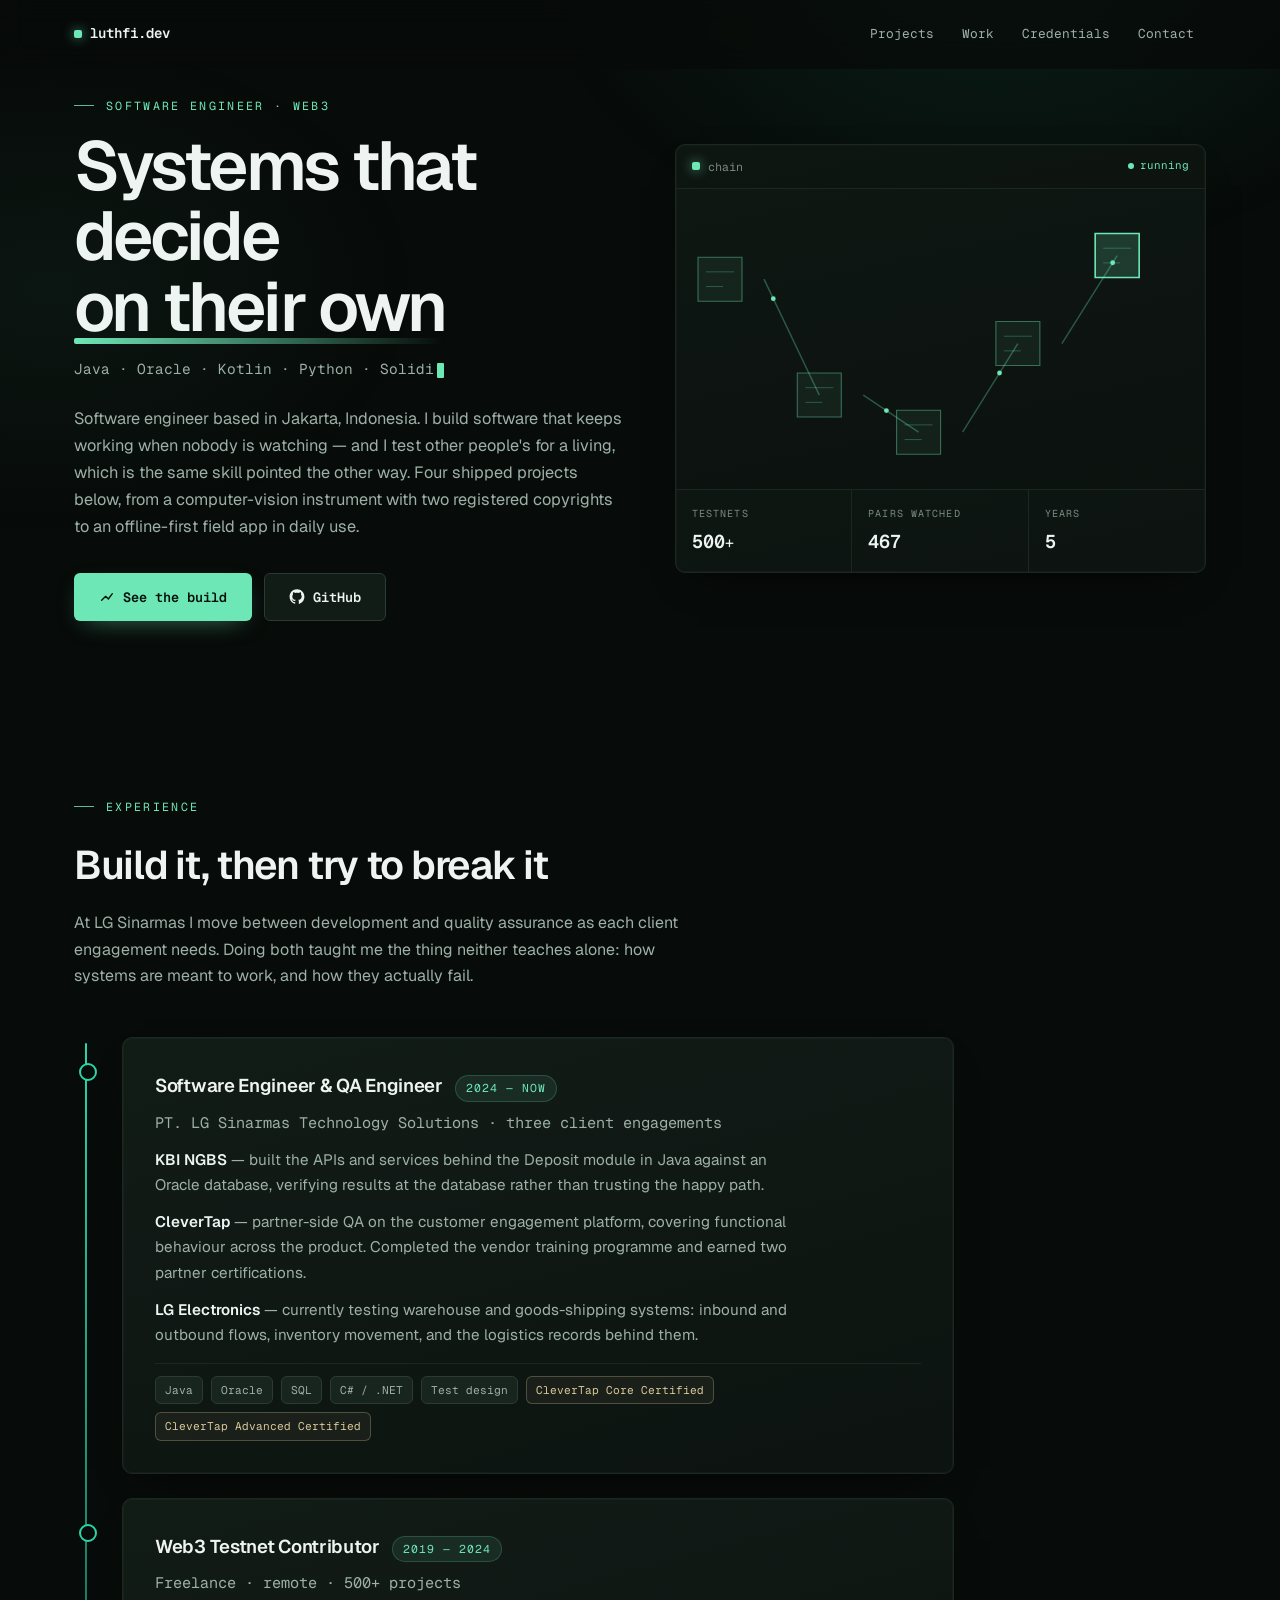
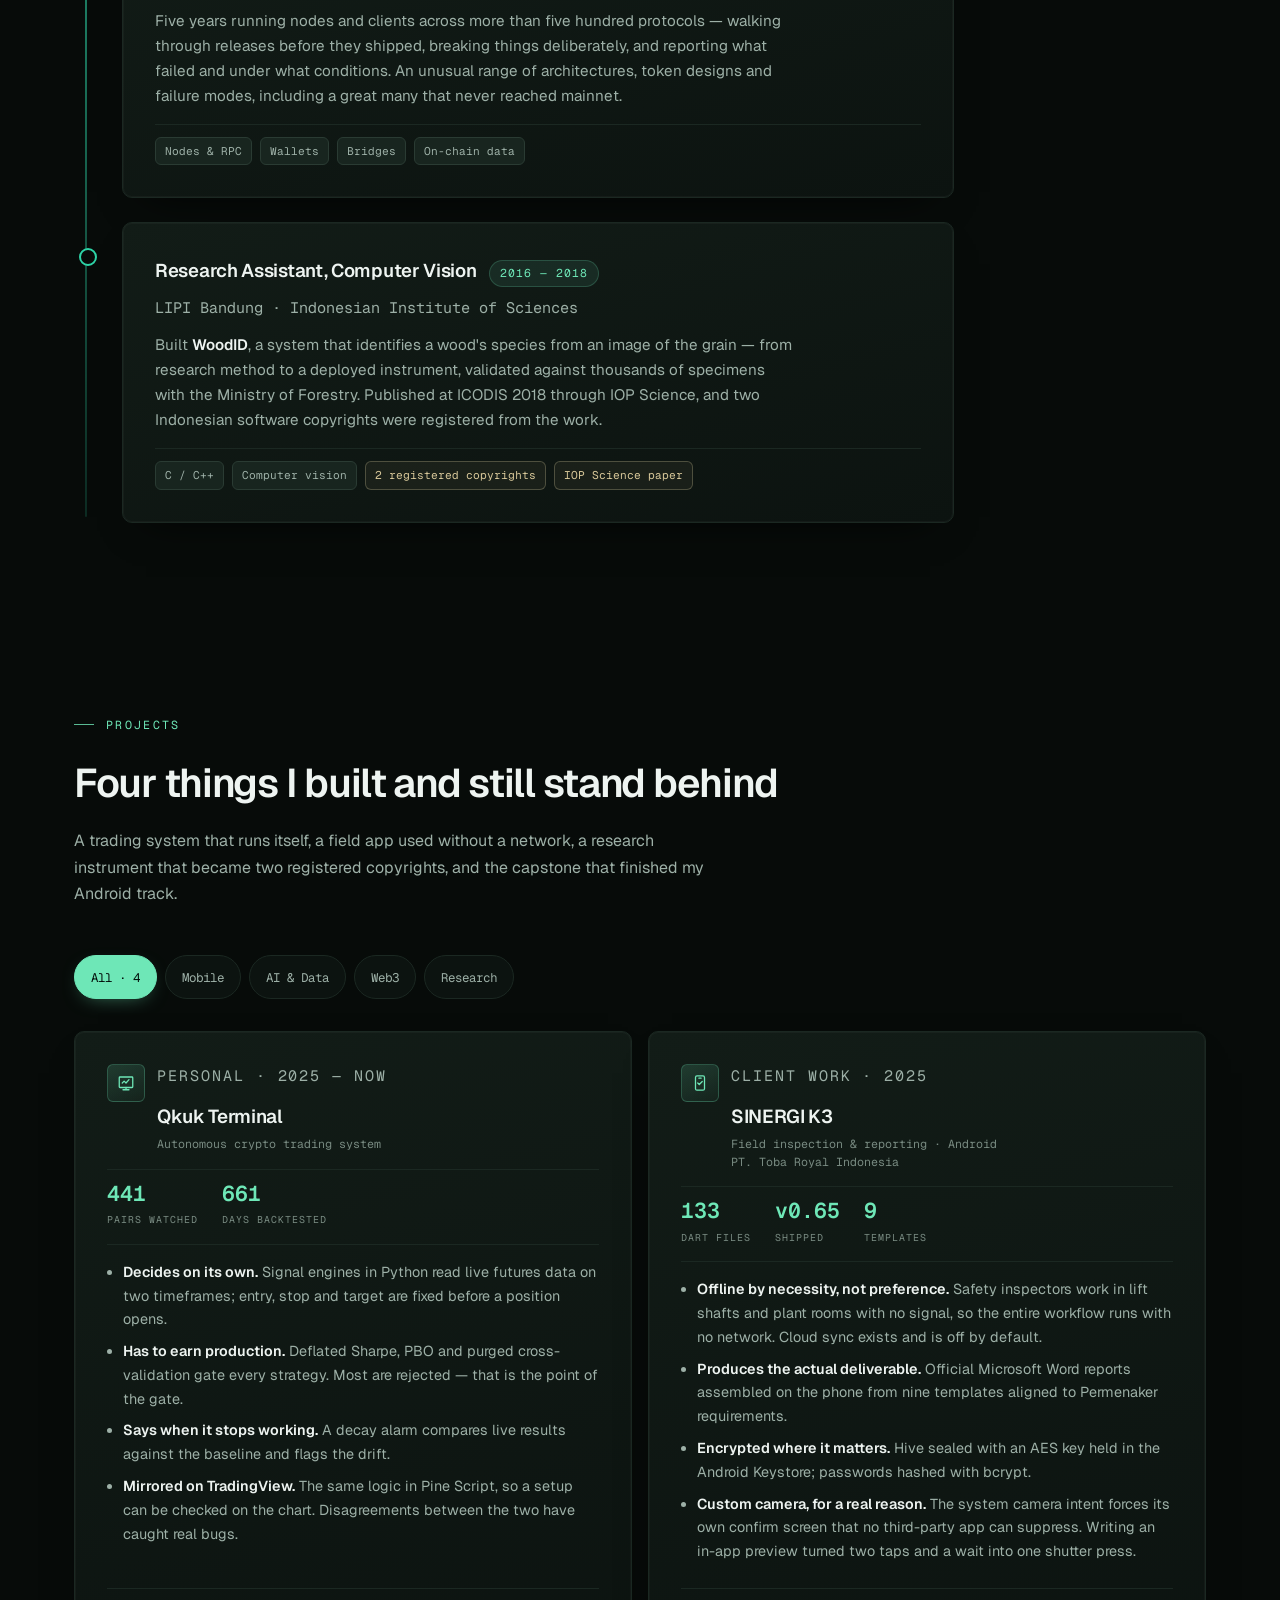
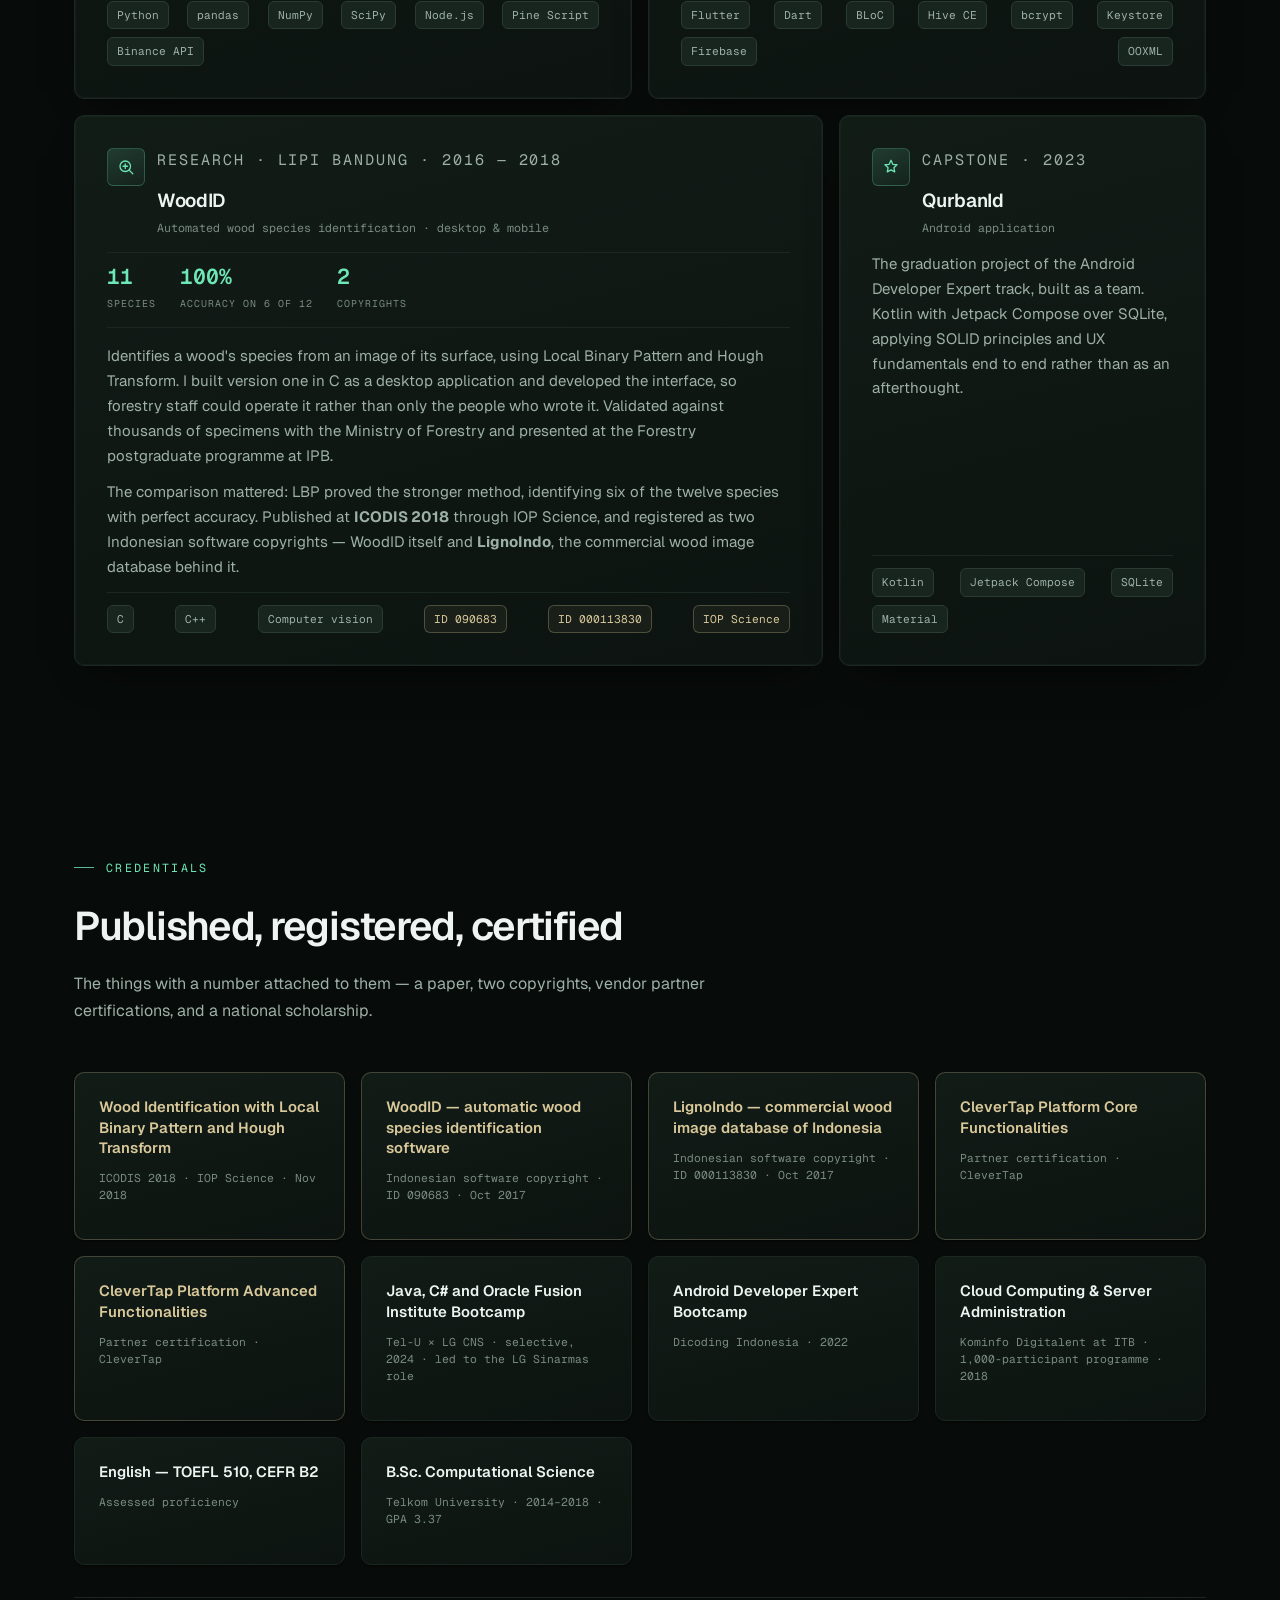
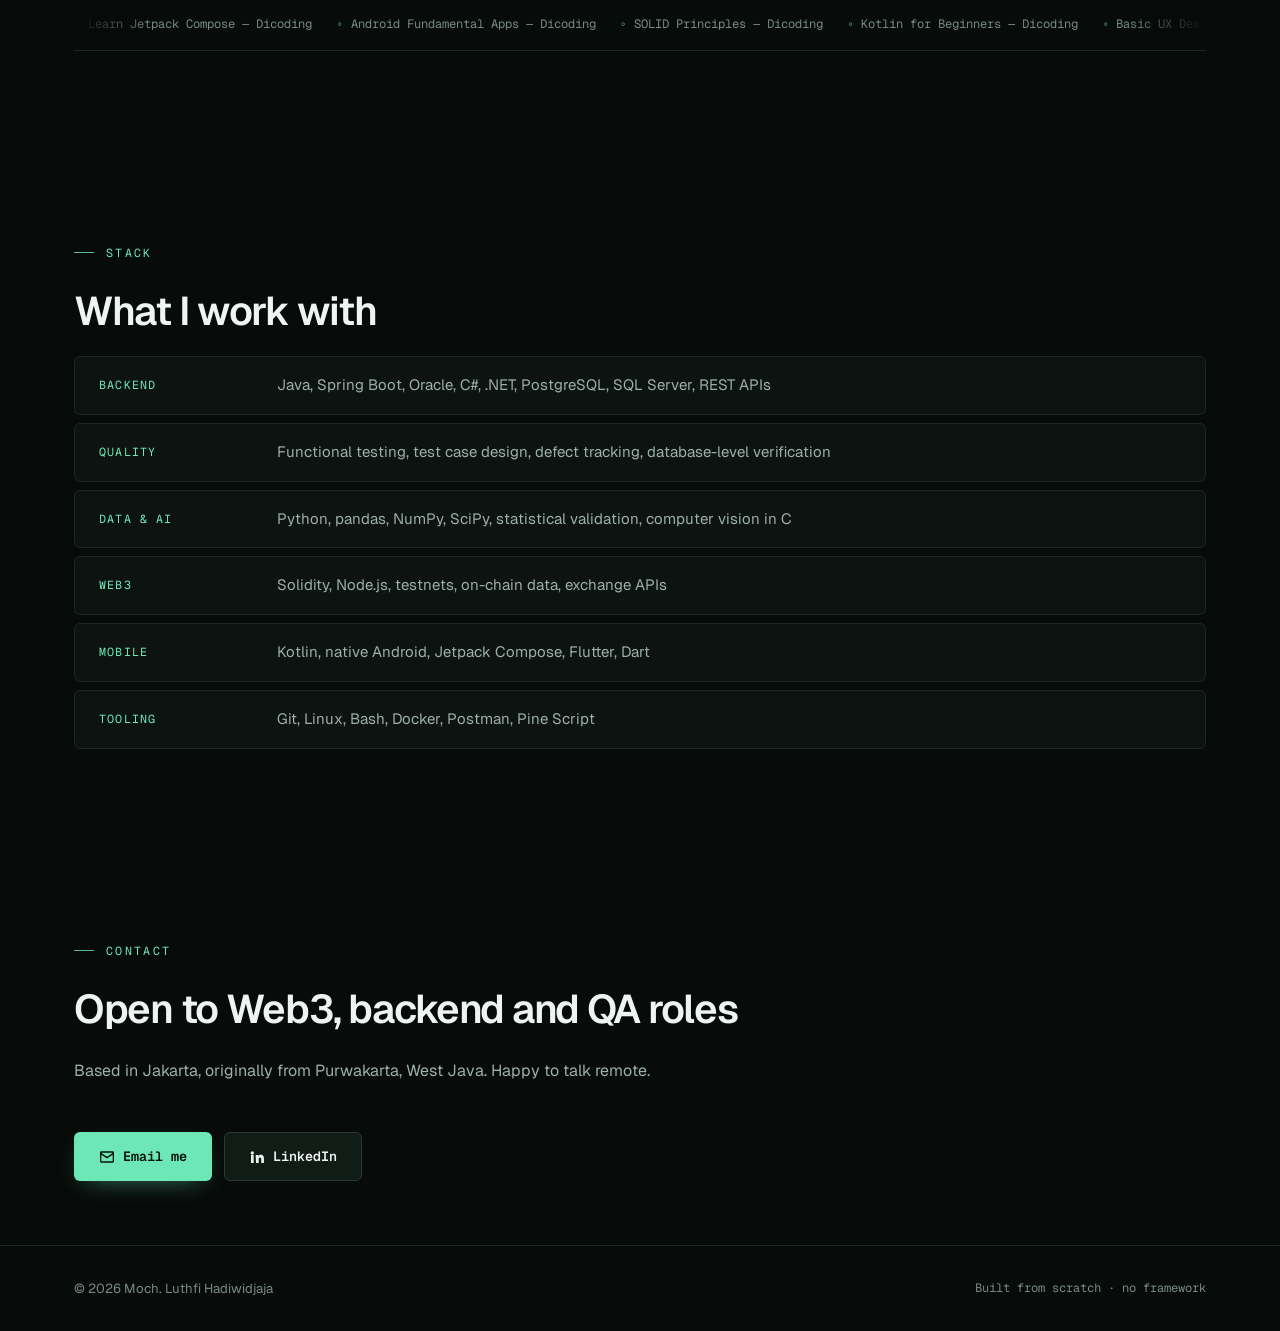
==== commit 36610445: "pulihkan portofolio root (276d6198) + qkuk/ pakai build 20261013a - root index.html/style.css/script" ====
--- a/index.html
+++ b/index.html
@@ -1,234 +1,402 @@
 <!DOCTYPE html>
 <html lang="en">
 <head>
-<meta charset="utf-8">
-<meta name="viewport" content="width=device-width,initial-scale=1">
-<title>QKUK Terminal — live signal feed</title>
-<meta name="description" content="Live crypto signal terminal. Watchlist, signals and accuracy across three timeframes, written straight from the engine.">
-<link rel="icon" href="data:image/svg+xml,%3Csvg xmlns='http://www.w3.org/2000/svg' viewBox='0 0 32 32'%3E%3Crect width='32' height='32' rx='7' fill='%23070B09'/%3E%3Cg stroke='%236EE7B7' fill='none' stroke-linejoin='round' stroke-linecap='round'%3E%3Cpath d='M27.4 16 L21.7 25.9 L10.3 25.9 L4.6 16 L10.3 6.1 L21.7 6.1 Z' stroke-width='2.3'/%3E%3Cpath d='M12 12.2 L15.5 16 L12 19.8' stroke-width='2.3'/%3E%3C/g%3E%3Crect x='17.4' y='15.1' width='4.2' height='1.9' rx='.95' fill='%236EE7B7'/%3E%3C/svg%3E">
-<meta http-equiv="Content-Security-Policy" content="default-src 'self'; script-src 'self' 'sha256-LXAUy0kvUSjxAz/fkXLmBF15ezkgQYHRQhirnM4uq2Y='; style-src 'self' https://fonts.googleapis.com; font-src https://fonts.gstatic.com; img-src 'self' data:; connect-src 'self' https://fapi.binance.com https://api.binance.com https://textdb.dev https://api.coingecko.com https://api.coinpaprika.com; object-src 'none'; base-uri 'self'; form-action 'none'">
-<meta name="referrer" content="no-referrer">
-<meta name="robots" content="noarchive">
-<link rel="preconnect" href="https://fonts.googleapis.com">
-<link rel="preconnect" href="https://fonts.gstatic.com" crossorigin>
-<link href="https://fonts.googleapis.com/css2?family=Geist+Mono:wght@400;500;600;700&family=Geist:wght@400;500;600&display=swap" rel="stylesheet">
-<script>try{if(sessionStorage.getItem("qkuk_admin_ok")==="1"||sessionStorage.getItem("qkuk_user_ok")==="1")document.documentElement.classList.add("authed")}catch(e){}</script>
-<link rel="stylesheet" href="style.css?v=20260921a">
+<meta charset="utf-8" />
+<meta name="viewport" content="width=device-width, initial-scale=1" />
+<title>Moch. Luthfi Hadiwidjaja — Software Engineer</title>
+<meta name="description" content="Software engineer focused on Web3 and autonomous systems. Building Qkuk Terminal: signal engines, statistical validation, and a TradingView indicator. Five years across 500+ Web3 testnets." />
+<meta name="theme-color" content="#08100C" />
+<meta property="og:title" content="Moch. Luthfi Hadiwidjaja — Software Engineer" />
+<meta property="og:description" content="Web3 and autonomous systems. Building Qkuk Terminal." />
+<meta property="og:type" content="website" />
+<link rel="preconnect" href="https://fonts.googleapis.com" />
+<link rel="preconnect" href="https://fonts.gstatic.com" crossorigin />
+<link href="https://fonts.googleapis.com/css2?family=Geist:wght@300;400;500;600;700&family=Geist+Mono:wght@400;500;600&display=swap" rel="stylesheet" />
+<link rel="stylesheet" href="style.css" />
+<link rel="icon" href="data:image/svg+xml,<svg xmlns='http://www.w3.org/2000/svg' viewBox='0 0 32 32'><rect width='32' height='32' fill='%2308100C'/><rect x='5' y='12' width='8' height='8' fill='%233DDC84'/><rect x='19' y='12' width='8' height='8' fill='%233DDC84' opacity='.55'/><path d='M13 16h6' stroke='%233DDC84' stroke-width='1.6'/></svg>" />
 </head>
 <body>
 
-<div id="gate">
-  <div class="gparts" aria-hidden="true"></div>
-  <div class="gate-box">
-    <div class="gate-logo">
-      <span class="logo">
-        <svg class="mark" viewBox="0 0 32 32" role="img" aria-label="Qkuk Terminal">
-          <path d="M28 16 L22 26.39 L10 26.39 L4 16 L10 5.61 L22 5.61 Z"
-                fill="none" stroke="currentColor" stroke-width="2.1"
-                stroke-linejoin="round"/>
-          <path d="M11.7 11.9 L15.4 16 L11.7 20.1" fill="none" stroke="currentColor"
-                stroke-width="2.1" stroke-linecap="round" stroke-linejoin="round"/>
-          <rect class="cur" x="17.4" y="15.05" width="4.4" height="1.9" rx=".95"
-                fill="currentColor"/>
-        </svg>
-        <span class="wm"><b>Qkuk</b> Terminal</span>
-      </span>
-    </div>
-    <div class="gate-sub"></div>
-    <div class="gate-form">
-      <input id="gate-user" autocomplete="username" spellcheck="false" placeholder="username">
-      <div class="gpw">
-        <input id="gate-pass" type="password" autocomplete="current-password" placeholder="password">
-        <button id="gate-eye" type="button" title="tampilkan password" aria-label="tampilkan password">
-          <svg viewBox="0 0 24 24" fill="none" stroke="currentColor" stroke-width="2" stroke-linecap="round" stroke-linejoin="round"><path d="M1 12s4-7 11-7 11 7 11 7-4 7-11 7S1 12 1 12z"/><circle cx="12" cy="12" r="3"/></svg>
-        </button>
-      </div>
-      <button id="gate-btn" type="button">MASUK</button>
-    </div>
-    <div id="gate-err" class="gate-err" role="alert"></div>
-    <div id="gate-chain" class="gate-chain">
-      <div class="glink">
-        <span class="gnode"></span><i></i><span class="gnode"></span><i></i><span class="gnode"></span><i></i><span class="gnode"></span><i></i><span class="gnode"></span>
-      </div>
-      <div class="ghash" id="gate-hash">0x…</div>
-      <div class="ggrant">✓ AKSES DIBERIKAN — MENAUTKAN BLOK</div>
-    </div>
-  </div>
-</div>
-
-<div class="bar">
-  <div class="bar-in">
-    <span class="logo">
-      <svg class="mark" viewBox="0 0 32 32" role="img" aria-label="Qkuk Terminal">
-        <!-- ⚠️ Versi pertama memakai kotak bulat + ekor diagonal (niatnya huruf Q).
-             Di ukuran 23px itu terbaca sebagai IKON KACA PEMBESAR — kotak bulat
-             mirip lensa, ekornya mirip gagang. Diganti HEKSAGON: bentuk blok /
-             node yang sudah baku di kripto dan tidak punya tabrakan makna itu.
-             Isinya prompt ">" + kursor berkedip = terminal yang hidup, sejalan
-             dgn lampu LIVE di sebelahnya. Huruf Q-nya dibawa oleh wordmark. -->
-        <path d="M28 16 L22 26.39 L10 26.39 L4 16 L10 5.61 L22 5.61 Z"
-              fill="none" stroke="currentColor" stroke-width="2.1"
-              stroke-linejoin="round"/>
-        <path d="M11.7 11.9 L15.4 16 L11.7 20.1" fill="none" stroke="currentColor"
-              stroke-width="2.1" stroke-linecap="round" stroke-linejoin="round"/>
-        <rect class="cur" x="17.4" y="15.05" width="4.4" height="1.9" rx=".95"
-              fill="currentColor"/>
-      </svg>
-      <span class="wm"><b>Qkuk</b> Terminal</span>
-    </span>
-    <span class="pill"><span class="dot" id="dot"></span><span id="state">connecting</span></span>
-    <span class="kv sp">WIB <b id="clock">--:--:--</b></span>
-    <span class="kv">engine <b id="stamp">—</b></span>
-    <span class="kv btc">BTC <b id="btcpx">—</b></span>
-    <span class="kv">refresh <b id="cd">60s</b></span>
-    <button id="mute" class="mute" type="button" aria-pressed="false"
-      title="Suara notifikasi: NYALA — klik untuk mati">🔔</button>
-  </div>
-</div>
-
-<div id="toasts" aria-live="polite"></div>
-
-<div class="wrap">
-
-  <section id="dir">
-    <div class="dir">
-      <div class="gwrap">
-        <div class="glow" id="glow"></div>
-        <svg class="gauge" viewBox="0 0 280 180" role="img" aria-label="Altcoin direction gauge">
-          <g id="g-fl"></g><g id="g-arc"></g><g id="g-ndl"></g>
-        </svg>
-        <div class="gl"><span>SHORT</span><span>NEUTRAL</span><span>LONG</span></div>
-        <div class="gbias" id="gbias">--</div>
-        <div class="gname" id="gname">altcoin direction</div>
-      </div>
-      <div class="dmeta" id="dmeta"></div>
-    </div>
-  </section>
-
-  <section id="bubbles">
-    <div class="sec-h">
-      <h2><i>&gt;</i> Bubbles</h2>
-      <span class="hint">coins detected by this engine only — % change is live 24h from Binance</span>
-      <div class="tabs" id="b-mode" role="tablist"></div>
-      <div class="tabs" id="b-tabs" role="tablist"></div>
-    </div>
-    <div class="bb-stage">
-      <div class="bb-bar">
-        <div class="bb-legend">
-          <span><i class="lg-up"></i>up 24h</span>
-          <span><i class="lg-dn"></i>down 24h</span>
-          <span><i class="lg-id"></i>no 24h data</span>
-        </div>
-        <input id="b-q" type="search" placeholder="sorot koin… (e.g. AVAX)" aria-label="Highlight bubbles by coin">
-      </div>
-      <div class="b-chips" id="b-chips"></div>
-      <div class="bb-plot" id="bb-plot"></div>
-      <div class="bb-tip" id="bb-tip"></div>
-    </div>
-
-    <p class="cap">Press and hold a bubble to drag it around — let go and it floats again.
-    Bubbles bounce off each other and drift like real ones. The number inside is the
-    live 24-hour price change from Binance, green up and red down. The fiery aura marks
-    coins the engine has on record today. Tap a bubble to open its TradingView chart.</p>
-  </section>
-
-  <section id="watch">
-    <div class="sec-h">
-      <h2><i>&gt;</i> Watchlist</h2>
-      <span class="hint">reclaim detected, entry not confirmed</span>
-      <div class="tabs" id="w-tabs" role="tablist"></div>
-    </div>
-    <div class="s-tools">
-      <input id="w-q" type="search" placeholder="search pair… (e.g. BTC)" aria-label="Search watchlist by pair">
-      <select id="w-side" aria-label="Filter watchlist by side">
-        <option value="">all sides</option>
-        <option value="long">long only</option>
-        <option value="short">short only</option>
-      </select>
-    </div>
-    <div class="tw" id="w-table"></div>
-  </section>
-
-  <section id="signals">
-    <div class="sec-h">
-      <h2><i>&gt;</i> Signals</h2>
-      <span class="hint">entries issued to the group</span>
-      <div class="tabs" id="s-tabs" role="tablist"></div>
-    </div>
-    <div class="s-tools">
-      <input id="s-q" type="search" placeholder="search pair… (e.g. BTC)" aria-label="Search signals by pair">
-      <select id="s-sort" aria-label="Sort signals">
-        <option value="ts">newest first</option>
-        <option value="pick">picked first</option>
-        <option value="pnl">best R first</option>
-        <option value="loss">worst R first</option>
-        <option value="sym">pair A–Z</option>
-      </select>
-      <select id="s-side" aria-label="Filter signals by side">
-        <option value="">all sides</option>
-        <option value="long">long only</option>
-        <option value="short">short only</option>
-      </select>
-    </div>
-    <div class="tw" id="s-table"></div>
-  </section>
-
-  <section id="kamu">
-    <div class="sec-h">
-      <h2><i>&gt;</i> Picked by you</h2>
-      <span class="hint">winrate LIVE dari pilihanmu — bukan backtest</span>
-    </div>
-    <div class="ak-grid" id="kamu-grid"></div>
-    <p class="cap">Cara pakai: buka CSV engine di mesin bot — logs/reclaim_pantau_&lt;tf&gt;.csv
-    untuk watchlist, logs/reclaim_swing_&lt;tf&gt;.csv untuk sinyal. Admin juga bisa
-    menandai &amp; meresolve koin LANGSUNG di tabel (tombol "ambil" + ikon ⚙ di kanan
-    atas) — hasilnya tampil di kartu <b>live resolve</b> di bawah ini, bukan backtest.
-    Selain itu: tambahkan tanda "1" di kolom <b>picked</b> pada CSV untuk penyaringan
-    engine. Bot akan
-    menerbitkan ulang data, dan winrate di sini dihitung dari hasil LIVE-nya: sinyal
-    dinilai dari pnl_r yang sudah di-resolve engine, watchlist dari aturan 1R:1R yang
-    sama dengan akurasi mekanis. Populasinya kecil — memang itu poinnya: ini penyaringanmu
-    di atas engine mentah. Menghapus tanda akan menghapus pilihan (bot menyinkronkan
-    setiap siklus; centang selamat meski CSV diperbarui mesin lain).</p>
-  </section>
-
-  <section id="charts">
-    <div class="grid2">
-      <div class="card">
-        <div class="card-h"><h3>Winrate sinyal scalping kilat, scalping dan swing trade</h3><div class="lg" id="eq-lg"></div></div>
-        <svg class="ch" id="eq" role="img" aria-label="Cumulative R per channel"></svg>
-      </div>
-      <div class="card">
-        <div class="card-h"><h3>Win rate by WIB hour — 00:00 to 23:00</h3><div class="lg" id="hr-lg"></div></div>
-        <svg class="ch" id="hr" role="img" aria-label="Win rate by hour"></svg>
-        <p class="cap">Every WIB hour from 00:00 to 23:00 gets its own bar; green means the win
-        rate is above 50%, red below it, and a dim dot means no signal was recorded that hour
-        (not zero — the 4H channel only closes a bar six times a day).</p>
-      </div>
-    </div>
-  </section>
-
-  <section id="akurasi">
-    <div class="sec-h">
-      <h2><i>&gt;</i> Winrate watchlist accuracy</h2>
-      <span class="hint">every reclaim scored mechanically — entries you never took</span>
-    </div>
-    <div class="ak-grid" id="ak-grid"></div>
-    <p class="cap">Every watchlist row is scored by a fixed rule: entry at the reclaim close,
-    stop at the sweep extreme, symmetric 1R target, whichever is hit first within 7 days.
-    If one bar touches both, it counts as a loss; timeouts are scored from the last close,
-    never discarded. This measures raw entry quality across every detection — your own
-    filtering on top is exactly what the raw number cannot see.</p>
-  </section>
-
-  <div class="strip" id="strip"></div>
-
-  <footer>
-    <span>Built and operated by <a href="https://luthfihadi78.github.io">Moch. Luthfi Hadiwidjaja</a></span>
-    <span id="foot">—</span>
-  </footer>
-</div>
-
-<script src="app.js?v=20260921a" defer></script>
+<a class="skip" href="#main">Skip to content</a>
+<div class="grid-bg" aria-hidden="true"></div>
+
+<nav class="nav" id="nav">
+  <div class="nav-in">
+    <a class="brand" href="#top"><span class="blk" aria-hidden="true"></span>luthfi.dev</a>
+    <div class="nav-links">
+      <a class="opt" href="#projects">Projects</a>
+      <a class="opt" href="#work">Work</a>
+      <a class="opt" href="#credentials">Credentials</a>
+      <a href="#contact">Contact</a>
+    </div>
+  </div>
+</nav>
+
+<main id="main">
+
+<!-- ══ HERO ══ split, left-weighted. Centered hero is banned at VARIANCE 8. -->
+<section class="hero" id="top">
+  <div class="wrap">
+    <div class="hero-g">
+      <div>
+        <p class="eyebrow">Software Engineer · Web3</p>
+        <h1>Systems that decide<br /><em>on their own</em></h1>
+        <p class="role" id="role"><span class="car"></span></p>
+        <p class="lede">
+          Software engineer based in Jakarta, Indonesia. I build software that keeps
+          working when nobody is watching — and I test other people's for a living,
+          which is the same skill pointed the other way. Four shipped projects below,
+          from a computer-vision instrument with two registered copyrights to an
+          offline-first field app in daily use.
+        </p>
+        <div class="cta">
+          <a class="btn btn-1" href="#terminal">
+            <svg viewBox="0 0 24 24" fill="none" stroke="currentColor" stroke-width="2" stroke-linecap="round" stroke-linejoin="round" aria-hidden="true"><path d="M4 17l6-6 4 4 6-8"/></svg>
+            See the build
+          </a>
+          <a class="btn btn-2" href="https://github.com/luthfihadi78" rel="noopener">
+            <svg viewBox="0 0 24 24" fill="currentColor" aria-hidden="true"><path d="M12 .5C5.7.5.9 5.3.9 11.6c0 4.9 3.2 9.1 7.6 10.6.6.1.8-.2.8-.6v-2c-3.1.7-3.7-1.5-3.7-1.5-.5-1.3-1.2-1.6-1.2-1.6-1-.7.1-.7.1-.7 1.1.1 1.7 1.1 1.7 1.1 1 1.7 2.6 1.2 3.2.9.1-.7.4-1.2.7-1.5-2.5-.3-5.1-1.2-5.1-5.5 0-1.2.4-2.2 1.1-3-.1-.3-.5-1.4.1-2.9 0 0 .9-.3 3 1.1.9-.2 1.8-.4 2.8-.4s1.9.1 2.8.4c2.1-1.4 3-1.1 3-1.1.6 1.5.2 2.6.1 2.9.7.8 1.1 1.8 1.1 3 0 4.3-2.6 5.2-5.1 5.5.4.4.8 1.1.8 2.2v3.3c0 .3.2.7.8.6 4.4-1.5 7.6-5.7 7.6-10.6C23.1 5.3 18.3.5 12 .5z"/></svg>
+            GitHub
+          </a>
+        </div>
+      </div>
+
+      <div class="chain rv">
+        <div class="chain-bar">
+          <span class="blk" aria-hidden="true"></span>
+          <span class="t">chain</span>
+          <span class="live">running</span>
+        </div>
+        <div class="chain-c">
+          <canvas id="chain" role="img" aria-label="Abstract animation of linked blocks forming a chain"></canvas>
+        </div>
+        <div class="chain-f">
+          <div><span class="k">Testnets</span><span class="v" data-count="500">0</span>+</div>
+          <div><span class="k">Pairs watched</span><span class="v" data-count="467">0</span></div>
+          <div><span class="k">Years</span><span class="v" data-count="5">0</span></div>
+        </div>
+      </div>
+    </div>
+  </div>
+</section>
+
+<!-- ══ WORK ══ ledger rows, not cards -->
+<section id="work">
+  <div class="wrap">
+    <p class="eyebrow rv">Experience</p>
+    <h2 class="rv">Build it, then try to break it</h2>
+    <p class="sec-lede rv">
+      At LG Sinarmas I move between development and quality assurance as each
+      client engagement needs. Doing both taught me the thing neither teaches
+      alone: how systems are meant to work, and how they actually fail.
+    </p>
+
+    <div class="tl rv">
+
+      <div class="tli rv">
+        <div class="tlc">
+          <div class="tl-head">
+            <h3>Software Engineer &amp; QA Engineer</h3>
+            <span class="tl-when">2024 — now</span>
+          </div>
+          <p class="tl-org">PT. LG Sinarmas Technology Solutions · three client engagements</p>
+          <p><strong>KBI NGBS</strong> — built the APIs and services behind the Deposit
+            module in Java against an Oracle database, verifying results at the database
+            rather than trusting the happy path.</p>
+          <p><strong>CleverTap</strong> — partner-side QA on the customer engagement
+            platform, covering functional behaviour across the product. Completed the
+            vendor training programme and earned two partner certifications.</p>
+          <p><strong>LG Electronics</strong> — currently testing warehouse and
+            goods-shipping systems: inbound and outbound flows, inventory movement, and
+            the logistics records behind them.</p>
+          <div class="tags">
+            <span class="tag">Java</span><span class="tag">Oracle</span><span class="tag">SQL</span>
+            <span class="tag">C# / .NET</span><span class="tag">Test design</span>
+            <span class="tag cert">CleverTap Core Certified</span>
+            <span class="tag cert">CleverTap Advanced Certified</span>
+          </div>
+        </div>
+      </div>
+
+      <div class="tli rv">
+        <div class="tlc">
+          <div class="tl-head">
+            <h3>Web3 Testnet Contributor</h3>
+            <span class="tl-when">2019 — 2024</span>
+          </div>
+          <p class="tl-org">Freelance · remote · 500+ projects</p>
+          <p>Five years running nodes and clients across more than five hundred protocols —
+            walking through releases before they shipped, breaking things deliberately, and
+            reporting what failed and under what conditions. An unusual range of
+            architectures, token designs and failure modes, including a great many that
+            never reached mainnet.</p>
+          <div class="tags">
+            <span class="tag">Nodes &amp; RPC</span><span class="tag">Wallets</span>
+            <span class="tag">Bridges</span><span class="tag">On-chain data</span>
+          </div>
+        </div>
+      </div>
+
+      <div class="tli rv">
+        <div class="tlc">
+          <div class="tl-head">
+            <h3>Research Assistant, Computer Vision</h3>
+            <span class="tl-when">2016 — 2018</span>
+          </div>
+          <p class="tl-org">LIPI Bandung · Indonesian Institute of Sciences</p>
+          <p>Built <strong>WoodID</strong>, a system that identifies a wood's species from
+            an image of the grain — from research method to a deployed instrument, validated
+            against thousands of specimens with the Ministry of Forestry. Published at
+            ICODIS 2018 through IOP Science, and two Indonesian software copyrights were
+            registered from the work.</p>
+          <div class="tags">
+            <span class="tag">C / C++</span><span class="tag">Computer vision</span>
+            <span class="tag cert">2 registered copyrights</span>
+            <span class="tag cert">IOP Science paper</span>
+          </div>
+        </div>
+      </div>
+
+    </div>
+  </div>
+</section>
+
+<!-- ══ GALERI PROJECT ══ bento, layout dari UI/UX Pro Max -->
+<section id="projects">
+  <div class="wrap">
+    <p class="eyebrow rv">Projects</p>
+    <h2 class="rv">Four things I built and still stand behind</h2>
+    <p class="sec-lede rv">
+      A trading system that runs itself, a field app used without a network, a
+      research instrument that became two registered copyrights, and the capstone
+      that finished my Android track.
+    </p>
+
+    <div class="filter rv" role="group" aria-label="Filter projects by category">
+      <button class="fbtn" type="button" data-f="all" aria-pressed="true">All · 4</button>
+      <button class="fbtn" type="button" data-f="mobile" aria-pressed="false">Mobile</button>
+      <button class="fbtn" type="button" data-f="ai" aria-pressed="false">AI &amp; Data</button>
+      <button class="fbtn" type="button" data-f="web3" aria-pressed="false">Web3</button>
+      <button class="fbtn" type="button" data-f="research" aria-pressed="false">Research</button>
+    </div>
+
+    <div class="bento" id="bento">
+
+      <article class="pj rv" data-cat="ai web3">
+        <div class="pj-top">
+          <div class="pj-ico"><svg viewBox="0 0 24 24" stroke-linecap="round" stroke-linejoin="round" aria-hidden="true"><rect x="3" y="4" width="18" height="14" rx="1"/><path d="M8 21h8M12 18v3M7 12l2.5-2.5L12 12l4-4.5"/></svg></div>
+          <div>
+            <p class="pj-kind">Personal · 2025 — now</p>
+            <h3>Qkuk Terminal</h3>
+            <p class="sub">Autonomous crypto trading system</p>
+          </div>
+        </div>
+        <div class="pj-num">
+          <div><span class="n" data-count="467">0</span><span class="l">pairs watched</span></div>
+          <div><span class="n" data-count="700">0</span><span class="l">days backtested</span></div>
+        </div>
+        <ul>
+          <li><b>Decides on its own.</b> Signal engines in Python read live futures data on two timeframes; entry, stop and target are fixed before a position opens.</li>
+          <li><b>Has to earn production.</b> Deflated Sharpe, PBO and purged cross-validation gate every strategy. Most are rejected — that is the point of the gate.</li>
+          <li><b>Says when it stops working.</b> A decay alarm compares live results against the baseline and flags the drift.</li>
+          <li><b>Mirrored on TradingView.</b> The same logic in Pine Script, so a setup can be checked on the chart. Disagreements between the two have caught real bugs.</li>
+        </ul>
+        <div class="foot">
+          <span class="tag">Python</span><span class="tag">pandas</span><span class="tag">NumPy</span>
+          <span class="tag">SciPy</span><span class="tag">Node.js</span><span class="tag">Pine Script</span>
+          <span class="tag">Binance API</span>
+        </div>
+      </article>
+
+      <article class="pj rv" data-cat="mobile">
+        <div class="pj-top">
+          <div class="pj-ico"><svg viewBox="0 0 24 24" stroke-linecap="round" stroke-linejoin="round" aria-hidden="true"><rect x="6" y="2.5" width="12" height="19" rx="2"/><path d="M10.5 5.5h3M9 12l2 2 4-4"/></svg></div>
+          <div>
+            <p class="pj-kind">Client work · 2025</p>
+            <h3>SINERGI K3</h3>
+            <p class="sub">Field inspection &amp; reporting · Android<br />PT. Toba Royal Indonesia</p>
+          </div>
+        </div>
+        <div class="pj-num">
+          <div><span class="n" data-count="141">0</span><span class="l">dart files</span></div>
+          <div><span class="n">v0.65</span><span class="l">shipped</span></div>
+          <div><span class="n" data-count="9">0</span><span class="l">templates</span></div>
+        </div>
+        <ul>
+          <li><b>Offline by necessity, not preference.</b> Safety inspectors work in lift shafts and plant rooms with no signal, so the entire workflow runs with no network. Cloud sync exists and is off by default.</li>
+          <li><b>Produces the actual deliverable.</b> Official Microsoft Word reports assembled on the phone from nine templates aligned to Permenaker requirements.</li>
+          <li><b>Encrypted where it matters.</b> Hive sealed with an AES key held in the Android Keystore; passwords hashed with bcrypt.</li>
+          <li><b>Custom camera, for a real reason.</b> The system camera intent forces its own confirm screen that no third-party app can suppress. Writing an in-app preview turned two taps and a wait into one shutter press.</li>
+        </ul>
+        <div class="foot">
+          <span class="tag">Flutter</span><span class="tag">Dart</span><span class="tag">BLoC</span>
+          <span class="tag">Hive CE</span><span class="tag">bcrypt</span><span class="tag">Keystore</span>
+          <span class="tag">Firebase</span><span class="tag">OOXML</span>
+        </div>
+      </article>
+
+      <article class="pj wide rv" data-cat="ai research">
+        <div class="pj-top">
+          <div class="pj-ico"><svg viewBox="0 0 24 24" stroke-linecap="round" stroke-linejoin="round" aria-hidden="true"><circle cx="11" cy="11" r="7"/><path d="M16.5 16.5L21 21M8 11h6M11 8v6"/></svg></div>
+          <div>
+            <p class="pj-kind">Research · LIPI Bandung · 2016 — 2018</p>
+            <h3>WoodID</h3>
+            <p class="sub">Automated wood species identification · desktop &amp; mobile</p>
+          </div>
+        </div>
+        <div class="pj-num">
+          <div><span class="n" data-count="12">0</span><span class="l">species</span></div>
+          <div><span class="n">100%</span><span class="l">accuracy on 6 of 12</span></div>
+          <div><span class="n" data-count="2">0</span><span class="l">copyrights</span></div>
+        </div>
+        <p>
+          Identifies a wood's species from an image of its surface, using Local Binary
+          Pattern and Hough Transform. I built version one in C as a desktop application
+          and developed the interface, so forestry staff could operate it rather than
+          only the people who wrote it. Validated against thousands of specimens with the
+          Ministry of Forestry and presented at the Forestry postgraduate programme at IPB.
+        </p>
+        <p>
+          The comparison mattered: LBP proved the stronger method, identifying six of the
+          twelve species with perfect accuracy. Published at <strong>ICODIS 2018</strong>
+          through IOP Science, and registered as two Indonesian software copyrights —
+          WoodID itself and <strong>LignoIndo</strong>, the commercial wood image database
+          behind it.
+        </p>
+        <div class="foot">
+          <span class="tag">C</span><span class="tag">C++</span><span class="tag">Computer vision</span>
+          <span class="tag cert">ID 090683</span><span class="tag cert">ID 000113830</span>
+          <span class="tag cert">IOP Science</span>
+        </div>
+      </article>
+
+      <article class="pj slim rv" data-cat="mobile">
+        <div class="pj-top">
+          <div class="pj-ico"><svg viewBox="0 0 24 24" stroke-linecap="round" stroke-linejoin="round" aria-hidden="true"><path d="M12 3l2.4 5.4 5.6.6-4.2 3.9 1.2 5.6L12 15.8 7 18.5l1.2-5.6L4 9l5.6-.6z"/></svg></div>
+          <div>
+            <p class="pj-kind">Capstone · 2023</p>
+            <h3>QurbanId</h3>
+            <p class="sub">Android application</p>
+          </div>
+        </div>
+        <p>
+          The graduation project of the Android Developer Expert track, built as a team.
+          Kotlin with Jetpack Compose over SQLite, applying SOLID principles and UX
+          fundamentals end to end rather than as an afterthought.
+        </p>
+        <div class="foot">
+          <span class="tag">Kotlin</span><span class="tag">Jetpack Compose</span>
+          <span class="tag">SQLite</span><span class="tag">Material</span>
+        </div>
+      </article>
+
+    </div>
+  </div>
+</section>
+
+<!-- ══ KREDENSIAL ══ -->
+<section id="credentials">
+  <div class="wrap">
+    <p class="eyebrow rv">Credentials</p>
+    <h2 class="rv">Published, registered, certified</h2>
+    <p class="sec-lede rv">
+      The things with a number attached to them — a paper, two copyrights, vendor
+      partner certifications, and a national scholarship.
+    </p>
+
+    <div class="cred rv">
+      <div class="cd hi">
+        <p class="t">Wood Identification with Local Binary Pattern and Hough Transform</p>
+        <p class="i">ICODIS 2018 · IOP Science · Nov 2018</p>
+      </div>
+      <div class="cd hi">
+        <p class="t">WoodID — automatic wood species identification software</p>
+        <p class="i">Indonesian software copyright · ID 090683 · Oct 2017</p>
+      </div>
+      <div class="cd hi">
+        <p class="t">LignoIndo — commercial wood image database of Indonesia</p>
+        <p class="i">Indonesian software copyright · ID 000113830 · Oct 2017</p>
+      </div>
+      <div class="cd hi">
+        <p class="t">CleverTap Platform Core Functionalities</p>
+        <p class="i">Partner certification · CleverTap</p>
+      </div>
+      <div class="cd hi">
+        <p class="t">CleverTap Platform Advanced Functionalities</p>
+        <p class="i">Partner certification · CleverTap</p>
+      </div>
+      <div class="cd">
+        <p class="t">Java, C# and Oracle Fusion Institute Bootcamp</p>
+        <p class="i">Tel-U × LG CNS · selective, 2024 · led to the LG Sinarmas role</p>
+      </div>
+      <div class="cd">
+        <p class="t">Android Developer Expert Bootcamp</p>
+        <p class="i">Dicoding Indonesia · 2022</p>
+      </div>
+      <div class="cd">
+        <p class="t">Cloud Computing &amp; Server Administration</p>
+        <p class="i">Kominfo Digitalent at ITB · 1,000-participant programme · 2018</p>
+      </div>
+      <div class="cd">
+        <p class="t">English — TOEFL 510, CEFR B2</p>
+        <p class="i">Assessed proficiency</p>
+      </div>
+      <div class="cd">
+        <p class="t">B.Sc. Computational Science</p>
+        <p class="i">Telkom University · 2014–2018 · GPA 3.37</p>
+      </div>
+    </div>
+
+    <div class="mq rv" aria-label="Additional certifications">
+      <div class="mq-t" id="mq"></div>
+    </div>
+  </div>
+</section>
+
+<!-- ══ STACK ══ -->
+<section id="stack">
+  <div class="wrap">
+    <p class="eyebrow rv">Stack</p>
+    <h2 class="rv">What I work with</h2>
+    <div class="stack rv">
+      <div><span class="k">Backend</span><span class="v">Java, Spring Boot, Oracle, C#, .NET, PostgreSQL, SQL Server, REST APIs</span></div>
+      <div><span class="k">Quality</span><span class="v">Functional testing, test case design, defect tracking, database-level verification</span></div>
+      <div><span class="k">Data &amp; AI</span><span class="v">Python, pandas, NumPy, SciPy, statistical validation, computer vision in C</span></div>
+      <div><span class="k">Web3</span><span class="v">Solidity, Node.js, testnets, on-chain data, exchange APIs</span></div>
+      <div><span class="k">Mobile</span><span class="v">Kotlin, native Android, Jetpack Compose, Flutter, Dart</span></div>
+      <div><span class="k">Tooling</span><span class="v">Git, Linux, Bash, Docker, Postman, Pine Script</span></div>
+    </div>
+  </div>
+</section>
+
+<!-- ══ CONTACT ══ one CTA intent, one label -->
+<section id="contact" class="end">
+  <div class="wrap">
+    <p class="eyebrow rv">Contact</p>
+    <h2 class="rv">Open to Web3, backend and QA roles</h2>
+    <p class="sec-lede rv">Based in Jakarta, originally from Purwakarta, West Java. Happy to talk remote.</p>
+    <div class="cta rv">
+      <a class="btn btn-1" href="mailto:luthfihadi78@gmail.com">
+        <svg viewBox="0 0 24 24" fill="none" stroke="currentColor" stroke-width="2" stroke-linecap="round" stroke-linejoin="round" aria-hidden="true"><rect x="2.5" y="4.5" width="19" height="15" rx="1"/><path d="M3 7l9 6 9-6"/></svg>
+        Email me
+      </a>
+      <a class="btn btn-2" href="https://www.linkedin.com/in/moch-luthfi-hadiwidjaja-aa91b5171/" rel="noopener">
+        <svg viewBox="0 0 24 24" fill="currentColor" aria-hidden="true"><path d="M4.98 3.5a2.5 2.5 0 1 1 0 5 2.5 2.5 0 0 1 0-5zM3 9h4v12H3zM10 9h3.8v1.7h.05c.53-1 1.83-2.05 3.77-2.05 4.03 0 4.78 2.65 4.78 6.1V21h-4v-5.4c0-1.3-.02-2.96-1.8-2.96-1.8 0-2.08 1.4-2.08 2.86V21h-4z"/></svg>
+        LinkedIn
+      </a>
+    </div>
+  </div>
+</section>
+
+</main>
+
+<footer>
+  <div class="wrap foot">
+    <span>© <span id="yr">2026</span> Moch. Luthfi Hadiwidjaja</span>
+    <span class="m">Built from scratch · no framework</span>
+  </div>
+</footer>
+
+<script src="script.js"></script>
 </body>
 </html>
--- a/style.css
+++ b/style.css
@@ -1,506 +1,295 @@
+/* ═══════════════════════════════════════════════════════════════════
+   luthfihadi78.github.io — Moch. Luthfi Hadiwidjaja
+   ROMBAK 10 Sep. Tiga keluhan yang diperbaiki:
+
+   "kotaknya tidak sempurna"  → Experience dulu grid 2 kolom dgn kolom kiri
+                                381px yang hanya berisi tanggal 12px. Diganti
+                                TIMELINE: rel vertikal + node, isi di kartu.
+   "masih sama seperti dulu"  → permukaan dulu nyaris sewarna, dipisah border
+                                1px saja → datar. Sekarang TANGGA PERMUKAAN
+                                berjenjang, radius 10px, bayangan bernada.
+   "warna kurang elegan"      → judul 73px dulu SELURUHNYA hijau terang.
+                                Sekarang putih; hijau turun jadi aksen kecil
+                                dan diganti #6EE7B7 (saturasi 52%, dari 72%).
+   ═══════════════════════════════════════════════════════════════════ */
+
 :root{
-  --bg:#070B09; --s1:#0C1310; --s2:#121C17; --s3:#18251F;
+  /* tangga permukaan — kedalaman dari NILAI, bukan dari garis */
+  --bg:#070B09;   --s1c:#0C1310;  --s2c:#121C17;  --s3c:#18251F;
   --line:#1B2822; --line-2:#2A3B33;
-  --fg:#EEF4F1; --fg-2:#9DB0A7; --fg-3:#788A81;
-  --ac:#6EE7B7; --ac-2:#2DD4A7; --ac-w:rgba(110,231,183,.09);
-  --gold:#D8C89A; --gold-w:rgba(216,200,154,.10);
-  --up:#6EE7B7; --up-w:rgba(110,231,183,.13);
-  --dn:#E8877C; --dn-w:rgba(232,135,124,.13);
-  --mono:"Geist Mono",ui-monospace,SFMono-Regular,Menlo,Consolas,monospace;
-  --sans:"Geist",ui-sans-serif,system-ui,-apple-system,"Segoe UI",Helvetica,Arial,sans-serif;
-  --r:8px;
+
+  --fg:#EEF4F1;   --fg-2:#9DB0A7; --fg-3:#788A81;
+
+  --ac:#6EE7B7;                       /* aksen tunggal, sat 52%, 13:1 */
+  --ac-2:#2DD4A7;                     /* isian/rel, dipakai transparan */
+  --ac-w:rgba(110,231,183,.09);
+  --gold:#D8C89A;                     /* penanda kredensial, netral hangat */
+
+  --sans:"Geist", ui-sans-serif, system-ui, -apple-system, "Segoe UI", Helvetica, Arial, sans-serif;
+  --mono:"Geist Mono", ui-monospace, SFMono-Regular, Menlo, Consolas, monospace;
+
+  --r:10px;  --r-s:6px;               /* SATU skala, lembut */
+  --w:1180px;
+  --e:cubic-bezier(.22,1,.36,1);
+  --sh-1:0 1px 2px rgba(0,0,0,.5);
+  --sh-2:0 18px 40px -24px rgba(0,0,0,.9), 0 0 0 1px rgba(255,255,255,.03) inset;
+  --sh-3:0 28px 60px -28px rgba(0,0,0,.95), 0 0 0 1px rgba(110,231,183,.10) inset;
+
+  --p1:.25rem; --p2:.5rem; --p3:.75rem; --p4:1rem; --p6:1.5rem;
+  --p8:2rem; --p12:3rem; --p16:4rem; --p20:5rem; --p24:6rem;
 }
 *{box-sizing:border-box}
-html{-webkit-text-size-adjust:100%}
-body{margin:0;background:var(--bg);color:var(--fg);font-family:var(--mono);
-  font-size:13px;line-height:1.5;-webkit-font-smoothing:antialiased}
-/* kisi halus — tekstur terminal, bukan hiasan: menandai halaman ini alat baca */
-body::before{content:"";position:fixed;inset:0;pointer-events:none;z-index:0;opacity:.5;
-  background-image:linear-gradient(var(--line) 1px,transparent 1px),
-                   linear-gradient(90deg,var(--line) 1px,transparent 1px);
-  background-size:52px 52px;
-  -webkit-mask-image:radial-gradient(80rem 50rem at 50% 0,#000,transparent 78%);
-          mask-image:radial-gradient(80rem 50rem at 50% 0,#000,transparent 78%)}
-.wrap{position:relative;z-index:1;max-width:1240px;margin:0 auto;padding:0 18px}
-a{color:var(--ac);text-decoration:none}
+html{scroll-behavior:smooth;-webkit-text-size-adjust:100%}
+body{margin:0;min-height:100dvh;background:var(--bg);color:var(--fg);
+     font-family:var(--sans);font-size:16px;line-height:1.65;overflow-x:hidden;
+     -webkit-font-smoothing:antialiased}
+img{max-width:100%;display:block}
+a{color:var(--ac);text-decoration:none;transition:color .16s var(--e)}
 a:hover{color:#9CF2CE}
-:focus-visible{outline:2px solid var(--ac);outline-offset:2px;border-radius:4px}
-
-/* ── top bar ── */
-.bar{position:sticky;top:0;z-index:20;background:rgba(7,11,9,.9);
-  -webkit-backdrop-filter:blur(8px);backdrop-filter:blur(8px);
-  border-bottom:1px solid var(--line)}
-.bar-in{max-width:1240px;margin:0 auto;padding:11px 18px;display:flex;align-items:center;
-  gap:18px;flex-wrap:wrap}
-.logo{display:inline-flex;align-items:center;gap:9px;white-space:nowrap;user-select:none}
-.mark{width:23px;height:23px;flex:none;color:var(--ac);overflow:visible;
-  filter:drop-shadow(0 0 5px rgba(110,231,183,.28))}
-.mark .cur{animation:blink 1.15s steps(1,end) infinite}
-@keyframes blink{0%,55%{opacity:1}56%,100%{opacity:.12}}
-.wm{font-size:13.5px;letter-spacing:.012em;color:var(--fg-2);font-weight:500}
-.wm b{color:var(--fg);font-weight:700;letter-spacing:-.01em}
-@media(prefers-reduced-motion:reduce){.mark .cur{animation:none}}
-.pill{display:inline-flex;align-items:center;gap:7px;font-size:11px;letter-spacing:.09em;
-  text-transform:uppercase;color:var(--fg-2);border:1px solid var(--line-2);
-  border-radius:999px;padding:4px 10px;white-space:nowrap}
-.dot{width:6px;height:6px;border-radius:999px;background:var(--ac);flex:none;
-  animation:p 2.6s cubic-bezier(.4,0,.6,1) infinite}
-.dot.stale{background:var(--gold);animation:none}
-@keyframes p{0%{box-shadow:0 0 0 0 rgba(110,231,183,.45)}70%{box-shadow:0 0 0 7px rgba(110,231,183,0)}100%{box-shadow:0 0 0 0 rgba(110,231,183,0)}}
-.bar .sp{margin-left:auto}
-.kv{font-size:11px;color:var(--fg-3);white-space:nowrap}
-.kv b{color:var(--fg-2);font-weight:500}
-
-/* arah altcoin: spidometer + aura api */
-.dir{display:grid;grid-template-columns:minmax(280px,340px) 1fr;gap:16px;
-  background:var(--s1);border:1px solid var(--line);border-radius:var(--r);
-  padding:18px 20px;margin:18px 0 0}
-@media(max-width:820px){.dir{grid-template-columns:1fr}}
-.gwrap{position:relative;display:flex;flex-direction:column;align-items:center;
-  justify-content:center;min-height:206px}
-/* Aura: cahaya lembut + lidah api. Opasitas sengaja RENDAH - ini penanda
-   kondisi, bukan hiasan yang merebut perhatian dari angkanya. */
-.glow{position:absolute;left:50%;top:54%;width:280px;height:280px;
-  transform:translate(-50%,-50%);pointer-events:none;filter:blur(28px);
-  opacity:.32;transition:background .5s ease}
-.gauge{position:relative;width:100%;max-width:300px;height:auto;display:block}
-.gauge .arcbg{fill:none;stroke:var(--line-2);stroke-width:2.4;stroke-linecap:round}
-.gauge .tick{stroke:var(--line-2);stroke-width:1.6;stroke-linecap:round}
-.gauge .tick.mid{stroke:var(--fg-3);stroke-width:2}
-/* ⚠️ Kunci terakhir supaya terbaca API, bukan daun: tepi lidahnya harus
-   LEMBUT dan saling tumpang tindih. Tanpa blur, tiap lidah adalah bentuk
-   berbatas tegas dan mata membacanya sebagai objek terpisah. */
-#g-fl{filter:blur(2.2px)}
-.fl{transform-box:fill-box;transform-origin:bottom center;
-  animation:fl 1.7s ease-in-out infinite;will-change:transform,opacity}
-@keyframes fl{
-  0%,100%{transform:scaleY(.7) scaleX(1.06)}
-  38%{transform:scaleY(1.42) scaleX(.86)}
-  61%{transform:scaleY(.92) scaleX(1.02)}
-  80%{transform:scaleY(1.18) scaleX(.94)}
+:focus-visible{outline:2px solid var(--ac);outline-offset:3px;border-radius:var(--r-s)}
+::selection{background:rgba(110,231,183,.22);color:#fff}
+.skip{position:absolute;left:-9999px;top:0;background:var(--ac);color:#04100B;
+      padding:var(--p3) var(--p6);font-weight:600;z-index:200;border-radius:0 0 var(--r) 0}
+.skip:focus{left:0}
+.wrap{width:100%;max-width:var(--w);margin:0 auto;padding:0 var(--p6);position:relative;z-index:10}
+section{padding:var(--p24) 0;position:relative}
+
+/* cahaya ambient — memberi kedalaman tanpa mesh gradient */
+.grid-bg{position:fixed;inset:0;z-index:0;pointer-events:none;
+  background:
+    radial-gradient(760px 520px at 78% -6%, rgba(45,212,167,.10), transparent 62%),
+    radial-gradient(620px 420px at 4% 32%, rgba(110,231,183,.05), transparent 60%);}
+
+/* ── nav ───────────────────────────────────────────────────────── */
+.nav{position:fixed;top:0;left:0;right:0;z-index:100;background:rgba(7,11,9,.72);
+     backdrop-filter:blur(14px);-webkit-backdrop-filter:blur(14px);
+     border-bottom:1px solid transparent;transition:border-color .28s var(--e),background .28s var(--e)}
+.nav.on{border-bottom-color:var(--line);background:rgba(7,11,9,.93)}
+.nav-in{max-width:var(--w);margin:0 auto;padding:var(--p3) var(--p6);
+        display:flex;align-items:center;justify-content:space-between;gap:var(--p4)}
+.brand{font-family:var(--mono);font-size:.88rem;font-weight:600;color:var(--fg);
+       display:inline-flex;align-items:center;gap:var(--p2);min-height:44px}
+.blk{width:8px;height:8px;border-radius:2px;background:var(--ac);flex:none;
+     box-shadow:0 0 12px rgba(110,231,183,.7)}
+.nav-links{display:flex;gap:var(--p1)}
+.nav-links a{font-family:var(--mono);color:var(--fg-2);font-size:.8rem;padding:var(--p2) var(--p3);
+             min-height:44px;display:inline-flex;align-items:center;border-radius:var(--r-s);
+             transition:color .16s var(--e),background .16s var(--e)}
+.nav-links a:hover{color:var(--fg);background:var(--s2c)}
+@media(max-width:760px){.nav-links a.opt{display:none}}
+
+/* ── hero ──────────────────────────────────────────────────────── */
+.hero{padding-top:var(--p24);padding-bottom:var(--p20)}
+.hero-g{display:grid;grid-template-columns:minmax(0,1.02fr) minmax(0,.98fr);
+        gap:var(--p12);align-items:center}
+@media(max-width:960px){.hero-g{grid-template-columns:1fr;gap:var(--p8)}}
+
+.eyebrow{font-family:var(--mono);font-size:.73rem;letter-spacing:.2em;text-transform:uppercase;
+         color:var(--ac);margin:0 0 var(--p4);display:flex;align-items:center;gap:var(--p3)}
+.eyebrow::before{content:"";width:20px;height:1px;background:var(--ac);opacity:.8}
+
+/* judul PUTIH — hijau cuma pada satu kata, itu yang membuatnya elegan */
+h1{font-size:clamp(2.5rem,6vw,4.3rem);font-weight:600;line-height:1.02;
+   letter-spacing:-.042em;margin:0 0 var(--p4);text-wrap:balance;color:var(--fg)}
+h1 em{font-style:normal;color:var(--fg);position:relative;white-space:nowrap}
+h1 em::after{content:"";position:absolute;left:0;right:0;bottom:.1em;height:.09em;
+             border-radius:2px;background:linear-gradient(90deg,var(--ac),rgba(110,231,183,0));
+             transform:scaleX(0);transform-origin:left;animation:uline 1.1s var(--e) .5s forwards}
+@keyframes uline{to{transform:scaleX(1)}}
+
+.role{font-family:var(--mono);font-size:.9rem;color:var(--fg-2);margin:0 0 var(--p6);min-height:1.7em}
+.role .car{display:inline-block;width:7px;height:1.05em;background:var(--ac);border-radius:1px;
+           vertical-align:text-bottom;margin-left:3px;animation:bl 1.05s step-end infinite}
+@keyframes bl{0%,100%{opacity:1}50%{opacity:0}}
+.lede{color:var(--fg-2);max-width:50ch;margin:0 0 var(--p8);font-size:1.02rem}
+
+.cta{display:flex;flex-wrap:wrap;gap:var(--p3)}
+.btn{display:inline-flex;align-items:center;gap:var(--p2);padding:var(--p3) var(--p6);
+     min-height:48px;border-radius:var(--r-s);font-family:var(--mono);font-size:.84rem;
+     font-weight:600;cursor:pointer;border:1px solid transparent;white-space:nowrap;
+     transition:transform .16s var(--e),background .16s var(--e),border-color .16s var(--e),box-shadow .16s var(--e)}
+.btn:active{transform:translateY(1px) scale(.985)}
+.btn-1{background:var(--ac);color:#04100B;box-shadow:0 8px 26px -12px rgba(110,231,183,.6)}
+.btn-1:hover{background:#9CF2CE;color:#04100B;box-shadow:0 12px 32px -12px rgba(110,231,183,.75)}
+.btn-2{background:var(--s2c);color:var(--fg);border-color:var(--line-2)}
+.btn-2:hover{background:var(--s3c);border-color:var(--ac);color:var(--fg)}
+.btn svg{width:16px;height:16px;flex:none}
+
+/* kartu rantai — lebih tinggi supaya kolom seimbang, tak ada ruang mati */
+.chain{background:linear-gradient(168deg,var(--s2c),var(--s1c));border:1px solid var(--line);
+       border-radius:var(--r);overflow:hidden;box-shadow:var(--sh-2)}
+.chain-bar{display:flex;align-items:center;gap:var(--p2);padding:var(--p3) var(--p4);
+           border-bottom:1px solid var(--line);background:rgba(0,0,0,.22)}
+.chain-bar .t{font-family:var(--mono);font-size:.73rem;color:var(--fg-3)}
+.chain-bar .live{margin-left:auto;font-family:var(--mono);font-size:.68rem;color:var(--ac);
+                 display:inline-flex;align-items:center;gap:6px}
+.chain-bar .live::before{content:"";width:6px;height:6px;border-radius:50%;background:var(--ac);
+                         animation:pl 2.4s ease-out infinite}
+@keyframes pl{0%{box-shadow:0 0 0 0 rgba(110,231,183,.55)}70%{box-shadow:0 0 0 9px rgba(110,231,183,0)}100%{box-shadow:0 0 0 0 rgba(110,231,183,0)}}
+.chain-c{height:300px;background:rgba(0,0,0,.16)}
+.chain-c canvas{display:block;width:100%;height:100%}
+.chain-f{display:grid;grid-template-columns:repeat(3,1fr);border-top:1px solid var(--line)}
+.chain-f div{padding:var(--p4);border-right:1px solid var(--line)}
+.chain-f div:last-child{border-right:none}
+.chain-f .k{font-family:var(--mono);font-size:.63rem;letter-spacing:.11em;text-transform:uppercase;
+            color:var(--fg-3);display:block;margin-bottom:3px}
+.chain-f .v{font-family:var(--mono);font-size:1.16rem;font-weight:600;color:var(--fg);
+            font-variant-numeric:tabular-nums}
+
+/* ── judul bagian ──────────────────────────────────────────────── */
+h2{font-size:clamp(1.7rem,3.3vw,2.5rem);font-weight:600;letter-spacing:-.032em;
+   margin:0 0 var(--p3);text-wrap:balance}
+.sec-lede{color:var(--fg-2);max-width:58ch;margin:0 0 var(--p12)}
+
+/* ═══ EXPERIENCE — TIMELINE (pengganti grid 2 kolom yang timpang) ═══ */
+.tl{position:relative;padding-left:var(--p12);max-width:880px}
+/* dibatasi 880px: pada 1084px sisi kanan kartu kosong dan baris teks
+   terlalu panjang untuk dibaca nyaman. */
+@media(max-width:620px){.tl{padding-left:var(--p8)}}
+.tl::before{content:"";position:absolute;left:11px;top:6px;bottom:6px;width:2px;border-radius:2px;
+            background:linear-gradient(180deg,var(--ac-2),rgba(45,212,167,.16));
+            transform:scaleY(0);transform-origin:top;transition:transform 1.5s var(--e)}
+.tl.in::before{transform:scaleY(1)}
+@media(max-width:620px){.tl::before{left:7px}}
+
+.tli{position:relative;margin-bottom:var(--p6)}
+.tli:last-child{margin-bottom:0}
+.tli::before{content:"";position:absolute;left:calc(var(--p12) * -1 + 5px);top:26px;
+             width:14px;height:14px;border-radius:50%;background:var(--bg);
+             border:2px solid var(--ac-2);z-index:2;
+             transition:box-shadow .32s var(--e),background .32s var(--e),border-color .32s var(--e)}
+@media(max-width:620px){.tli::before{left:calc(var(--p8) * -1 + 1px)}}
+.tli:hover::before{background:var(--ac);border-color:var(--ac);
+                   box-shadow:0 0 0 6px rgba(110,231,183,.14),0 0 18px rgba(110,231,183,.5)}
+
+.tlc{background:linear-gradient(165deg,var(--s2c),var(--s1c));border:1px solid var(--line);
+     border-radius:var(--r);padding:var(--p8);box-shadow:var(--sh-2);
+     transition:transform .32s var(--e),box-shadow .32s var(--e),border-color .32s var(--e)}
+.tli:hover .tlc{transform:translateX(4px);border-color:var(--line-2);box-shadow:var(--sh-3)}
+@media(max-width:620px){.tlc{padding:var(--p6)}}
+
+.tl-head{display:flex;flex-wrap:wrap;align-items:baseline;gap:var(--p3);margin-bottom:var(--p2)}
+.tl-head h3{font-size:1.16rem;font-weight:600;margin:0;letter-spacing:-.016em}
+.tl-when{font-family:var(--mono);font-size:.71rem;letter-spacing:.09em;text-transform:uppercase;
+         color:var(--ac);background:var(--ac-w);border:1px solid rgba(110,231,183,.2);
+         border-radius:999px;padding:3px 10px;white-space:nowrap}
+.tl-org{font-family:var(--mono);font-size:.76rem;color:var(--fg-3);margin:0 0 var(--p4)}
+.tlc p{color:var(--fg-2);margin:0 0 var(--p3);font-size:.95rem;max-width:64ch}
+.tlc p:last-of-type{margin-bottom:var(--p4)}
+.tlc p strong{color:var(--fg);font-weight:600}
+.tags{display:flex;flex-wrap:wrap;gap:var(--p2);padding-top:var(--p3);border-top:1px solid var(--line)}
+.tag{font-family:var(--mono);font-size:.7rem;color:var(--fg-2);background:var(--s3c);
+     border:1px solid var(--line-2);border-radius:var(--r-s);padding:4px 9px}
+.tag.cert{border-color:rgba(216,200,154,.28);color:var(--gold);background:rgba(216,200,154,.06)}
+
+/* ── galeri project ────────────────────────────────────────────── */
+.filter{display:flex;flex-wrap:wrap;gap:var(--p2);margin:0 0 var(--p8)}
+.fbtn{font-family:var(--mono);font-size:.78rem;padding:var(--p3) var(--p4);min-height:44px;
+      background:var(--s1c);color:var(--fg-2);border:1px solid var(--line);border-radius:999px;
+      cursor:pointer;transition:color .16s var(--e),border-color .16s var(--e),
+                                background .16s var(--e),transform .16s var(--e)}
+.fbtn:hover{color:var(--fg);border-color:var(--line-2);background:var(--s2c)}
+.fbtn:active{transform:scale(.97)}
+.fbtn[aria-pressed="true"]{color:#04100B;background:var(--ac);border-color:var(--ac);
+                           box-shadow:0 6px 20px -10px rgba(110,231,183,.6)}
+
+.bento{display:grid;grid-template-columns:repeat(6,minmax(0,1fr));gap:var(--p4)}
+@media(max-width:980px){.bento{grid-template-columns:repeat(2,minmax(0,1fr))}}
+@media(max-width:620px){.bento{grid-template-columns:1fr}}
+.pj{grid-column:span 3;position:relative;display:flex;flex-direction:column;
+    background:linear-gradient(165deg,var(--s2c),var(--s1c));border:1px solid var(--line);
+    border-radius:var(--r);padding:var(--p8);overflow:hidden;box-shadow:var(--sh-2);
+    transition:transform .34s var(--e),border-color .34s var(--e),box-shadow .34s var(--e)}
+.pj.wide{grid-column:span 4}
+.pj.slim{grid-column:span 2}
+@media(max-width:980px){.pj,.pj.wide,.pj.slim{grid-column:span 1}}
+@media(max-width:620px){.pj{padding:var(--p6)}}
+.pj:hover{transform:translateY(-4px);border-color:var(--line-2);box-shadow:var(--sh-3)}
+.pj::after{content:"";position:absolute;inset:0;pointer-events:none;opacity:0;
+           background:radial-gradient(440px circle at var(--mx,50%) var(--my,0%),
+                      rgba(110,231,183,.10),transparent 62%);transition:opacity .34s var(--e)}
+.pj:hover::after{opacity:1}
+.pj.off{display:none}
+
+.pj-top{display:flex;align-items:flex-start;gap:var(--p3);margin-bottom:var(--p4)}
+.pj-ico{width:38px;height:38px;flex:none;display:grid;place-items:center;border-radius:var(--r-s);
+        background:linear-gradient(155deg,rgba(110,231,183,.16),rgba(110,231,183,.04));
+        border:1px solid rgba(110,231,183,.24)}
+.pj-ico svg{width:18px;height:18px;stroke:var(--ac);fill:none;stroke-width:1.7}
+.pj-kind{font-family:var(--mono);font-size:.65rem;letter-spacing:.13em;text-transform:uppercase;
+         color:var(--ac);margin:0 0 3px;white-space:nowrap;overflow:hidden;text-overflow:ellipsis}
+.pj h3{font-size:1.18rem;font-weight:600;margin:0;letter-spacing:-.018em}
+.pj .sub{font-family:var(--mono);font-size:.73rem;color:var(--fg-3);margin:3px 0 0;line-height:1.5}
+.pj p{color:var(--fg-2);font-size:.94rem;margin:0 0 var(--p3)}
+.pj ul{margin:0 0 var(--p4);padding-left:var(--p4);color:var(--fg-2);font-size:.9rem}
+.pj li{margin-bottom:var(--p2)}
+.pj li b{color:var(--fg);font-weight:600}
+.pj .foot{margin-top:auto;display:flex;flex-wrap:wrap;gap:var(--p2);padding-top:var(--p3);
+          border-top:1px solid var(--line)}
+.pj-num{display:flex;flex-wrap:wrap;gap:var(--p6);margin:0 0 var(--p4);padding:var(--p3) 0;
+        border-top:1px solid var(--line);border-bottom:1px solid var(--line)}
+.pj-num .n{font-family:var(--mono);font-size:1.34rem;font-weight:600;color:var(--ac);
+           display:block;font-variant-numeric:tabular-nums;line-height:1.1}
+.pj-num .l{font-family:var(--mono);font-size:.62rem;letter-spacing:.1em;text-transform:uppercase;
+           color:var(--fg-3)}
+@media(max-width:620px){
+  .pj-kind{white-space:normal;overflow:visible}
+  .pj-top{flex-direction:column;gap:var(--p2)}
+  .pj .sub{overflow-wrap:anywhere}
+  .pj-num{gap:var(--p4)}
 }
-.ndl{transition:transform .9s cubic-bezier(.16,1,.3,1)}
-.gl{display:flex;justify-content:space-between;width:100%;max-width:288px;
-  margin-top:-8px;font-size:10px;letter-spacing:.12em;color:var(--fg-3)}
-.gbias{margin-top:13px;font-size:20px;font-weight:700;letter-spacing:.1em;
-  transition:color .5s ease}
-.gname{font-size:10.5px;letter-spacing:.1em;color:var(--fg-3);margin-top:3px}
-.dmeta{display:flex;flex-direction:column;justify-content:center;gap:9px;min-width:0}
-.dr{display:grid;grid-template-columns:auto 1fr auto;gap:9px;align-items:baseline;font-size:12px}
-.dr .l{color:var(--fg-3);font-size:11px;letter-spacing:.05em;text-transform:uppercase}
-.dr .d{border-bottom:1px dotted var(--line-2);transform:translateY(-3px)}
-.dr .v{font-weight:600;font-variant-numeric:tabular-nums;white-space:nowrap}
-.dnote{margin-top:6px;padding-top:9px;border-top:1px solid var(--line);
-  font-size:10.5px;color:var(--fg-3);line-height:1.55}
-@media(prefers-reduced-motion:reduce){.fl{animation:none;opacity:.4}.ndl{transition:none}}
-
-/* ── watchlist accuracy + tools sinyal (17 Sep) ── */
-.ak-grid{display:grid;grid-template-columns:repeat(3,1fr);gap:10px;margin:18px 0 6px}
-@media(max-width:900px){.ak-grid{grid-template-columns:1fr}}
-.s-tools{display:flex;gap:8px;margin:0 0 10px;flex-wrap:wrap}
-.s-tools input,.s-tools select{background:var(--s1);border:1px solid var(--line-2);color:var(--fg);
-  border-radius:6px;padding:6px 10px;font-family:var(--mono);font-size:12px}
-.s-tools input{flex:1;min-width:150px}
-.s-tools input::placeholder{color:var(--fg-3)}
-@media(max-width:600px){.kv.btc{display:none}}
-
-/* ── channel strip ── */
-.strip{display:grid;grid-template-columns:repeat(3,1fr);gap:10px;margin:18px 0 26px}
-@media(max-width:900px){.strip{grid-template-columns:1fr}}
-.ch{background:var(--s1);border:1px solid var(--line);border-radius:var(--r);padding:14px 16px}
-.ch-h{display:flex;align-items:center;gap:8px;margin-bottom:12px}
-.ch-n{font-weight:600;color:var(--fg);letter-spacing:.01em}
-.ch-tf{font-size:11px;color:var(--fg-3)}
-.tag{margin-left:auto;font-size:10px;letter-spacing:.1em;text-transform:uppercase;
-  padding:2px 7px;border-radius:999px;border:1px solid transparent;white-space:nowrap}
-.tag.live{background:var(--ac-w);color:var(--ac);border-color:rgba(110,231,183,.22)}
-.tag.test{background:var(--gold-w);color:var(--gold);border-color:rgba(216,200,154,.26)}
-.rows{display:grid;gap:7px}
-.row{display:grid;grid-template-columns:auto 1fr auto;gap:8px;align-items:baseline;font-size:12px}
-.row .l{color:var(--fg-3);font-size:11px;letter-spacing:.05em;text-transform:uppercase}
-.row .d{border-bottom:1px dotted var(--line-2);transform:translateY(-3px)}
-.row .v{font-weight:600;font-variant-numeric:tabular-nums;white-space:nowrap}
-.v.pos{color:var(--up)} .v.neg{color:var(--dn)} .v.mut{color:var(--fg-3)}
-.ch-sep{margin:11px 0 9px;border-top:1px solid var(--line);padding-top:9px}
-.ch-sep-l{font-size:10px;letter-spacing:.12em;text-transform:uppercase;color:var(--fg-3);margin-bottom:8px}
-
-/* ── section ── */
-section{margin:0 0 30px}
-.sec-h{display:flex;align-items:center;gap:12px;flex-wrap:wrap;margin-bottom:12px}
-h2{font-family:var(--mono);font-size:13px;font-weight:700;letter-spacing:.14em;
-  text-transform:uppercase;color:var(--fg);margin:0}
-h2 i{color:var(--ac);font-style:normal}
-.hint{font-size:11px;color:var(--fg-3)}
-.tabs{display:flex;gap:5px;margin-left:auto;flex-wrap:wrap}
-.tab{font-family:var(--mono);font-size:11px;letter-spacing:.06em;text-transform:uppercase;
-  background:transparent;color:var(--fg-2);border:1px solid var(--line-2);border-radius:6px;
-  padding:6px 11px;cursor:pointer;transition:background .15s,color .15s,border-color .15s}
-.tab:hover{border-color:var(--ac);color:var(--fg)}
-.tab[aria-selected="true"]{background:var(--ac);color:#04100B;border-color:var(--ac);font-weight:600}
-.tab:active{transform:scale(.98)}
-
-/* ⚠️ Panel ber-scroll SENDIRI, bukan mengalir di halaman. Selain lebih
-   terminal, ini memperbaiki bug nyata: `th` sticky yang menempel pada
-   viewport akan MENUTUPI baris tabel saat tabelnya cuma berisi 1 baris
-   (terlihat di kanal 1H: header tampil, barisnya hilang). Di dalam
-   kotak ber-scroll, sticky menempel pada kotaknya, bukan halaman. */
-.tw{overflow:auto;max-height:60vh;border:1px solid var(--line);
-  border-radius:var(--r);background:var(--s1)}
-table{width:100%;border-collapse:collapse;font-size:12px;font-variant-numeric:tabular-nums;min-width:820px}
-th{text-align:left;padding:9px 12px;font-size:10px;letter-spacing:.12em;text-transform:uppercase;
-  color:var(--fg-3);font-weight:500;border-bottom:1px solid var(--line);white-space:nowrap;
-  position:sticky;top:0;background:var(--s1);z-index:2}
-td{padding:8px 12px;border-bottom:1px solid var(--line);color:var(--fg-2);white-space:nowrap}
-tr:last-child td{border-bottom:none}
-tbody tr{transition:background .12s}
-tbody tr:hover{background:var(--s2)}
-td.sym{color:var(--fg);font-weight:600;letter-spacing:.01em}
-td.n{text-align:right}
-.side{font-size:10px;letter-spacing:.08em;text-transform:uppercase;padding:2px 7px;border-radius:4px;font-weight:600}
-.side.long{background:var(--up-w);color:var(--up)}
-.side.short{background:var(--dn-w);color:var(--dn)}
-.st{font-size:10px;letter-spacing:.07em;text-transform:uppercase;color:var(--fg-3)}
-.st.open{color:var(--gold)}
-.tv{display:inline-flex;align-items:center;justify-content:center;width:27px;height:25px;
-  border:1px solid var(--line-2);border-radius:5px;color:var(--fg-2);
-  transition:border-color .15s,color .15s,background .15s}
-.tv:hover{border-color:var(--ac);color:var(--ac);background:var(--ac-w)}
-.tv svg{width:13px;height:13px;display:block}
-.empty{padding:30px 16px;text-align:center;color:var(--fg-3);font-size:12px}
-
-/* ── charts ── */
-.grid2{display:grid;grid-template-columns:1fr 1fr;gap:10px}
-@media(max-width:900px){.grid2{grid-template-columns:1fr}}
-.card{background:var(--s1);border:1px solid var(--line);border-radius:var(--r);padding:16px}
-.card-h{display:flex;align-items:baseline;gap:10px;margin-bottom:12px;flex-wrap:wrap}
-.card-h h3{font-family:var(--mono);font-size:11px;font-weight:600;letter-spacing:.1em;
-  text-transform:uppercase;color:var(--fg-2);margin:0}
-.lg{display:flex;gap:12px;margin-left:auto;flex-wrap:wrap}
-.lg span{display:inline-flex;align-items:center;gap:6px;font-size:10px;color:var(--fg-3)}
-.lg i{width:12px;height:2px;border-radius:2px;display:inline-block}
-svg.ch{width:100%;height:190px;display:block;overflow:visible}
-svg.ch text{font-family:var(--mono);font-size:9px;fill:var(--fg-3)}
-svg.ch .g{stroke:var(--line);stroke-width:1}
-svg.ch .z{stroke:var(--line-2);stroke-width:1;stroke-dasharray:3 4}
-.cap{margin:11px 0 0;font-size:10.5px;color:var(--fg-3);line-height:1.5}
-
-/* ── bubbles: gelembung FISIK koin hasil deteksi engine reclaim ──
-   Terinspirasi cryptobubbles/bubblescrypto: gelembung melayang, bisa
-   digeser (tekan-tahan), bertumbukan dgn sesamanya, dan selalu kembali
-   melayang. Isi gelembung = perubahan harga 24 jam dari Binance (bukan
-   hasil R). Warna: hijau naik, merah turun, kuning = koin engine yang
-   tidak ditemukan di ticker 24 jam. Aura api = status koin di engine. */
-.bb-stage{position:relative;background:var(--s1);border:1px solid var(--line);
-  border-radius:var(--r);padding:16px;overflow:hidden}
-.bb-bar{display:flex;align-items:center;margin-bottom:12px}
-.bb-legend{margin-left:auto;display:flex;gap:12px;flex-wrap:wrap}
-.bb-legend span{display:inline-flex;align-items:center;gap:6px;font-size:10px;color:var(--fg-3)}
-.bb-legend i{width:10px;height:10px;border-radius:999px;display:inline-block}
-.bb-plot{position:relative;height:480px;overflow:hidden;touch-action:none;
-  cursor:grab}
-.bb-plot.dragging{cursor:grabbing}
-@media(max-width:700px){.bb-plot{height:380px}}
-.bb{position:absolute;left:0;top:0;border-radius:999px;cursor:grab;
-  user-select:none;-webkit-user-select:none;touch-action:none;text-align:center;
-  display:flex;flex-direction:column;align-items:center;justify-content:center;
-  gap:1px;font-variant-numeric:tabular-nums;line-height:1.12;
-  will-change:transform}
-.bb.drag{cursor:grabbing;z-index:30}
-.bb b{font-weight:600;letter-spacing:.02em;white-space:nowrap;overflow:hidden;
-  max-width:92%;pointer-events:none;text-shadow:0 1px 2px rgba(0,0,0,.45)}
-.bb i{font-style:normal;font-weight:700;pointer-events:none;
-  text-shadow:0 1px 2px rgba(0,0,0,.45)}
-/* aura api: koin yang sedang ADA di catatan engine hari ini */
-.bb .aura{position:absolute;inset:-3px;border-radius:999px;pointer-events:none;
-  opacity:.5;filter:blur(3px);z-index:-1;
-  animation:bbflick 1.6s ease-in-out infinite alternate}
-@keyframes bbflick{from{opacity:.34;transform:scale(.985)}
-  to{opacity:.62;transform:scale(1.025)}}
-@media(prefers-reduced-motion:reduce){.bb .aura{animation:none;opacity:.4}}
-.bb-tip{position:absolute;z-index:40;pointer-events:none;opacity:0;transition:opacity .15s;
-  background:var(--s3);border:1px solid var(--line-2);border-radius:6px;
-  padding:10px 12px;font-size:11px;min-width:200px;max-width:250px;color:var(--fg-2);
-  box-shadow:0 2px 8px rgba(0,0,0,.04)}
-.bb-tip.on{opacity:1}
-.bb-tip .hd{font-weight:700;color:var(--fg);margin-bottom:7px;letter-spacing:.02em}
-.bb-tip .t{display:grid;grid-template-columns:auto 1fr auto;gap:6px;font-size:11px}
-.bb-tip .t .l{color:var(--fg-3);font-size:10px;letter-spacing:.05em;text-transform:uppercase}
-.bb-tip .t .d{border-bottom:1px dotted var(--line-2);transform:translateY(-3px)}
-.bb-tip .t .v{font-weight:600;white-space:nowrap;text-align:right}
-
-footer{margin:34px 0 40px;padding-top:16px;border-top:1px solid var(--line);
-  display:flex;flex-wrap:wrap;gap:14px;justify-content:space-between;
-  font-size:11px;color:var(--fg-3)}
-@media(max-width:560px){
-  body{font-size:12px}
-  .bar-in{gap:10px;padding:9px 14px}
-  .tw{max-height:70vh}
+
+/* ── kredensial ────────────────────────────────────────────────── */
+.cred{display:grid;grid-template-columns:repeat(auto-fill,minmax(238px,1fr));gap:var(--p4)}
+.cd{background:linear-gradient(165deg,var(--s2c),var(--s1c));border:1px solid var(--line);
+    border-radius:var(--r);padding:var(--p6);box-shadow:var(--sh-1);
+    transition:transform .26s var(--e),border-color .26s var(--e),box-shadow .26s var(--e)}
+.cd:hover{transform:translateY(-2px);border-color:var(--line-2);box-shadow:var(--sh-2)}
+.cd .t{font-size:.93rem;font-weight:600;margin:0 0 4px;line-height:1.38}
+.cd .i{font-family:var(--mono);font-size:.71rem;color:var(--fg-3);line-height:1.5}
+.cd.hi{border-color:rgba(216,200,154,.26)}
+.cd.hi .t{color:var(--gold)}
+
+.mq{overflow:hidden;border-top:1px solid var(--line);border-bottom:1px solid var(--line);
+    padding:var(--p4) 0;margin:var(--p8) 0 0;position:relative}
+.mq::before,.mq::after{content:"";position:absolute;top:0;bottom:0;width:80px;z-index:2;pointer-events:none}
+.mq::before{left:0;background:linear-gradient(90deg,var(--bg),transparent)}
+.mq::after{right:0;background:linear-gradient(270deg,var(--bg),transparent)}
+.mq-t{display:flex;gap:var(--p6);width:max-content;animation:mv 52s linear infinite}
+.mq:hover .mq-t{animation-play-state:paused}
+.mq-t span{font-family:var(--mono);font-size:.76rem;color:var(--fg-3);white-space:nowrap}
+.mq-t span::before{content:"◦ ";color:var(--ac)}
+@keyframes mv{from{transform:translateX(0)}to{transform:translateX(-50%)}}
+
+/* ── stack ─────────────────────────────────────────────────────── */
+.stack{display:grid;gap:var(--p2)}
+.stack div{display:grid;grid-template-columns:154px 1fr;gap:var(--p6);align-items:start;
+           padding:var(--p4) var(--p6);background:var(--s1c);border:1px solid var(--line);
+           border-radius:var(--r-s);transition:border-color .22s var(--e),background .22s var(--e)}
+.stack div:hover{border-color:var(--line-2);background:var(--s2c)}
+@media(max-width:600px){.stack div{grid-template-columns:1fr;gap:var(--p1)}}
+.stack .k{font-family:var(--mono);font-size:.73rem;letter-spacing:.1em;text-transform:uppercase;
+          color:var(--ac);padding-top:2px}
+.stack .v{color:var(--fg-2);font-size:.94rem}
+
+/* ── kontak ────────────────────────────────────────────────────── */
+.end{padding-bottom:var(--p16)}
+.end h2{margin-bottom:var(--p4)}
+footer{border-top:1px solid var(--line);padding:var(--p8) 0;color:var(--fg-3);font-size:.82rem}
+.foot{display:flex;flex-wrap:wrap;gap:var(--p4);justify-content:space-between;align-items:center}
+.foot .m{font-family:var(--mono);font-size:.76rem}
+
+/* ── reveal ────────────────────────────────────────────────────── */
+.rv{opacity:0;transform:translateY(20px);
+    transition:opacity .68s var(--e),transform .68s var(--e)}
+.rv.in{opacity:1;transform:none}
+
+@media(prefers-reduced-motion:reduce){
+  html{scroll-behavior:auto}
+  *,*::before,*::after{animation-duration:.001ms!important;animation-iteration-count:1!important;
+                       transition-duration:.001ms!important}
+  .rv{opacity:1;transform:none}
+  .tl::before{transform:scaleY(1)}
+  h1 em::after{transform:scaleX(1)}
+  .mq-t{animation:none;width:auto;flex-wrap:wrap}
 }
-
-/* legend bubbles (17 Sep: pindah dari style= inline agar lolos CSP) */
-.lg-up{background:rgba(110,231,183,.2);border:1px solid #6EE7B7}
-.lg-dn{background:rgba(232,135,124,.2);border:1px solid #E8877C}
-.lg-id{background:rgba(216,200,154,.2);border:1px solid #D8C89A}
-
-/* ── picked by you (18 Sep) ── */
-.pickb{color:var(--gold);text-shadow:0 0 8px rgba(216,200,154,.45)}
-td.dim{color:var(--line-2)}
-#kamu .rows .row .v{font-weight:600}
-
-/* picked v2: flip badge + daftar catatan */
-.pickb{color:var(--gold);text-shadow:0 0 8px rgba(216,200,154,.45);white-space:nowrap}
-.pick-notes{grid-column:1/-1;background:var(--s1);border:1px solid var(--line);
-  border-radius:8px;padding:12px 14px;margin-top:2px}
-.pick-notes .pn-h{font-size:10px;letter-spacing:.08em;text-transform:uppercase;
-  color:var(--fg-3);margin-bottom:8px}
-.pick-notes .pn-r{display:flex;gap:10px;align-items:baseline;padding:3px 0;
-  border-bottom:1px dotted var(--line-2);font-size:11.5px}
-.pick-notes .pn-r:last-child{border-bottom:0}
-.pick-notes .pn-tf{color:var(--fg-3);font-size:10px;min-width:24px}
-.pick-notes .pn-side{font-size:10px;font-weight:700;padding:0 6px;border-radius:3px}
-.pick-notes .pn-side.long{color:var(--up);background:var(--up-w)}
-.pick-notes .pn-side.short{color:var(--dn);background:var(--dn-w)}
-.pick-notes .pn-note{color:var(--fg-2);overflow:hidden;text-overflow:ellipsis;white-space:nowrap}
-
-/* ── notifikasi toast (18 Sep) ──
-   Kartu kanan-atas: klik badan = buka TradingView koin itu, × = tutup saja.
-   Warna aksen mengikuti tema terminal: emas = watchlist, hijau = sinyal. */
-#toasts{position:fixed;top:54px;right:14px;z-index:50;display:flex;
-  flex-direction:column;gap:8px;width:288px;pointer-events:none}
-.toast{pointer-events:auto;display:flex;align-items:stretch;cursor:pointer;
-  background:linear-gradient(180deg,var(--s2),var(--s1));
-  border:1px solid var(--line-2);border-left:3px solid var(--gold);
-  border-radius:8px;box-shadow:0 8px 26px rgba(0,0,0,.5);
-  opacity:0;transform:translateX(14px);
-  transition:opacity .28s ease,transform .28s ease}
-.toast.t-sig{border-left-color:var(--ac)}
-.toast.in{opacity:1;transform:translateX(0)}
-.toast.out{opacity:0;transform:translateX(14px)}
-.toast:hover{border-color:var(--ac-2)}
-.tbody{flex:1;padding:9px 4px 9px 12px;min-width:0}
-.tkind{display:block;font-size:9.5px;letter-spacing:.11em;text-transform:uppercase;
-  color:var(--fg-3);margin-bottom:2px}
-.t-sig .tkind{color:var(--ac)}
-.trow{display:flex;align-items:baseline;gap:8px}
-.trow b{font-size:13.5px;color:var(--fg);letter-spacing:.02em}
-.tdir{font-size:10px;font-weight:700;padding:0 6px;border-radius:3px}
-.tdir.long{color:var(--up);background:var(--up-w)}
-.tdir.short{color:var(--dn);background:var(--dn-w)}
-.ttf{font-size:10px;color:var(--fg-3)}
-.tsub{display:block;font-size:10px;color:var(--fg-3);margin-top:2px}
-.tx{flex:none;width:30px;border:0;border-left:1px solid var(--line);
-  background:transparent;color:var(--fg-3);font-size:17px;cursor:pointer;
-  font-family:var(--mono)}
-.tx:hover{color:var(--fg);background:var(--s3)}
-
-/* tombol suara di bar atas — satu baris dengan pill LIVE */
-.mute{border:1px solid var(--line-2);background:transparent;border-radius:999px;
-  width:30px;height:24px;cursor:pointer;font-size:12px;line-height:1;
-  display:inline-flex;align-items:center;justify-content:center;padding:0}
-.mute:hover{border-color:var(--ac-2);background:var(--ac-w)}
-
-/* ── v6: highlight pencarian, sorot bubble, filter side, ukuran %24j ── */
-.hlmark{background:var(--gold-w);color:var(--gold);border-radius:3px;padding:0 1px}
-.s-tools select{min-width:110px}
-#b-q{background:var(--s1);border:1px solid var(--line-2);color:var(--fg);
-  font:11px/1 var(--mono);padding:6px 10px;border-radius:var(--r);width:190px;
-  margin-left:14px}
-#b-q::placeholder{color:var(--fg-3)}
-#b-q:focus{outline:none;border-color:var(--ac)}
-.bb{transition:opacity .25s, box-shadow .25s}
-.bb.dim{opacity:.18;filter:saturate(.3)}
-.bb.hit{z-index:25}
-.bb.hit::after{content:"";position:absolute;inset:-5px;border-radius:999px;
-  border:2px solid var(--gold);pointer-events:none;
-  animation:bbpulse 1.2s ease-in-out infinite}
-@keyframes bbpulse{0%,100%{box-shadow:0 0 0 0 rgba(216,200,154,.45)}
-  50%{box-shadow:0 0 14px 3px rgba(216,200,154,.30)}}
-
-/* v8: kursor jelas pada bubble yang disorot */
-.bb.hit{cursor:pointer}
-
-/* ── v9: chip koin teraktif di atas kanvas ── */
-.b-chips{display:flex;gap:6px;flex-wrap:wrap;margin:0 0 10px}
-.b-chips .chip{background:var(--s2);border:1px solid var(--line-2);color:var(--fg-2);
-  font:600 10px/1 var(--mono);padding:5px 9px;border-radius:999px;cursor:pointer;
-  transition:border-color .15s, background .15s}
-.b-chips .chip:hover{border-color:var(--gold);background:var(--gold-w)}
-.b-chips .chip-empty{font-size:10px;color:var(--fg-3);font-style:italic}
-
-/* ── v12: badge picked di chip + legenda 6 tier ── */
-.b-chips .chip.pick{border-color:var(--gold);background:var(--gold-w);
-  box-shadow:0 0 8px rgba(216,200,154,.25)}
-.b-chips .chip.pick::before{content:"★ ";color:var(--gold)}
-
-
-/* ── v18: Live Picks Admin (ambil + koreksi + resolve) ─────────── */
-.apbtn{font:inherit;font-size:10px;letter-spacing:.08em;text-transform:uppercase;
-  background:transparent;color:var(--ac);border:1px solid var(--ac);border-radius:4px;
-  padding:2px 8px;cursor:pointer}
-.apbtn:hover{background:var(--ac);color:#0a0f0d}
-.apbadge{font:inherit;font-size:10.5px;font-weight:700;letter-spacing:.04em;
-  border:1px solid transparent;border-radius:4px;padding:2px 7px;cursor:default;
-  background:rgba(216,200,154,.10);color:var(--fg-2)}
-button.apbadge{cursor:pointer}
-.apbadge.apwin{background:rgba(110,231,183,.13);color:var(--up);border-color:rgba(110,231,183,.45)}
-.apbadge.aploss{background:rgba(232,135,124,.13);color:var(--dn);border-color:rgba(232,135,124,.45)}
-.apbadge.apopen{background:rgba(216,200,154,.14);color:var(--fg-2);border-color:rgba(216,200,154,.4)}
-.adm-gear{margin-left:8px;background:transparent;border:1px solid transparent;color:var(--fg-3);
-  font-size:15px;cursor:pointer;border-radius:5px;padding:2px 7px;line-height:1}
-.adm-gear:hover{color:var(--ac);border-color:var(--ac)}
-.adm-modal{position:fixed;top:0;right:0;bottom:0;left:0;background:rgba(4,7,6,.72);display:none;
-  align-items:center;justify-content:center;z-index:90;padding:16px}
-.adm-modal.in{display:flex}
-.adm-box{background:var(--s2,#101614);border:1px solid var(--line-2,#2a3532);border-radius:10px;
-  padding:18px;width:min(430px,94vw);max-height:88vh;overflow:auto;
-  box-shadow:0 18px 60px rgba(0,0,0,.55)}
-.adm-h{display:flex;align-items:baseline;gap:8px;margin-bottom:12px}
-.adm-h b{font-size:14px;letter-spacing:.02em}
-.adm-sub{color:var(--fg-3);font-size:11px;flex:1}
-.adm-x{margin-left:auto;background:none;border:none;color:var(--fg-3);font-size:17px;cursor:pointer}
-.adm-x:hover{color:var(--dn)}
-.adm-desc{color:var(--fg-3);font-size:11.5px;line-height:1.55;margin-bottom:12px}
-.adm-in{width:100%;box-sizing:border-box;margin:0 0 9px;background:var(--s1,#0b100e);
-  border:1px solid var(--line-2,#2a3532);color:var(--fg);border-radius:6px;padding:8px 10px;
-  font:inherit;font-size:12.5px}
-.adm-in:focus{outline:none;border-color:var(--ac)}
-.adm-row{display:flex;gap:8px;margin-top:2px}
-.adm-save{flex:1;background:var(--ac);color:#0a0f0d;border:none;border-radius:6px;
-  padding:8px 10px;font:inherit;font-weight:700;cursor:pointer}
-.adm-save:hover{filter:brightness(1.1)}
-.adm-cancel,.adm-del{background:transparent;border:1px solid var(--line-2,#2a3532);
-  color:var(--fg-2);border-radius:6px;padding:8px 12px;font:inherit;cursor:pointer}
-.adm-del{color:var(--dn);border-color:rgba(232,135,124,.4)}
-.adm-del:hover{background:rgba(232,135,124,.12)}
-.adm-cancel:hover{border-color:var(--fg-2)}
-.adm-status{margin-top:10px;font-size:11.5px;color:var(--fg-3);min-height:15px}
-.lv-sub{margin:14px 0 2px;text-transform:uppercase;letter-spacing:.1em;font-size:10.5px}
-
-/* ── v20: koin pilihan admin di bubbles — bintang + garis tepi emas ── */
-.bb .bbstar{position:absolute;top:-5px;right:3px;font-size:14px;line-height:1;font-style:normal;
-  color:#ffd54f;text-shadow:0 0 6px rgba(255,213,84,.9),0 1px 2px rgba(0,0,0,.6);
-  pointer-events:none;z-index:3;animation:bbstarPulse 2s ease-in-out infinite}
-@keyframes bbstarPulse{0%,100%{transform:scale(1)}50%{transform:scale(1.18)}}
-
-/* ── v23: label koreksi admin DI DALAM bubble (terlihat semua pengunjung) ──
-   "short" merah / "long" hijau — arah yang admin ambil dari engine */
-.bb .bbfix{font-style:normal;text-decoration:none;font-weight:800;text-transform:uppercase;
-  letter-spacing:.14em;font-size:.78em;line-height:1;pointer-events:none;
-  padding:1.5px 7px;border-radius:999px;text-shadow:none}
-.bb .bbfix.long{color:#39e08c;background:rgba(57,224,140,.13);
-  box-shadow:inset 0 0 0 1px rgba(57,224,140,.45)}
-.bb .bbfix.short{color:#ff7a70;background:rgba(255,122,112,.13);
-  box-shadow:inset 0 0 0 1px rgba(255,122,112,.45)}
-@media(max-width:700px){.bb .bbfix{padding:1px 5px;letter-spacing:.08em}}
-
-/* ── v21: riwayat koreksi admin + pembanding backtest ── */
-.row.bt-h{margin-top:7px;padding-top:6px;border-top:1px dashed var(--line)}
-.row.bt-h .l{color:var(--fg-3);font-size:10px;letter-spacing:.08em}
-.v.warn{color:var(--gold)}
-.plog-wrap{margin:14px 0 4px}
-.plog-scroll{max-height:340px;overflow:auto;border:1px solid var(--line);border-radius:10px;background:rgba(255,255,255,.015)}
-.plog-t{width:100%;border-collapse:collapse;font-size:11.5px}
-.plog-t th{position:sticky;top:0;background:var(--bg);text-align:left;padding:8px 10px;color:var(--fg-3);font-weight:600;font-size:10.5px;letter-spacing:.06em;text-transform:uppercase;border-bottom:1px solid var(--line)}
-.plog-t td{padding:6px 10px;border-bottom:1px solid rgba(255,255,255,.045);white-space:nowrap}
-.plog-t tr:last-child td{border-bottom:none}
-.plog-empty{padding:12px;color:var(--fg-3);font-size:12px}
-
-/* ── v23: badge koreksi admin di kolom koreksi ── */
-.apbadge.corr{border-color:var(--gold);color:var(--gold);background:rgba(255,213,84,.07)}
-
-/* ── v24: baris watchlist/sinyal yang diambil admin — latar emas tipis ── */
-tbody tr.pickrow{background:rgba(255,213,79,.055)}
-tbody tr.pickrow td:first-child{box-shadow:inset 3px 0 0 rgba(255,213,79,.5)}
-tbody tr.pickrow:hover{background:rgba(255,213,79,.09)}
-
-/* ═══════════ GERBANG LOGIN PRIVAT (v25) ═══════════ */
-#gate{position:fixed;inset:0;z-index:4000;display:flex;align-items:center;justify-content:center;
-  background:radial-gradient(ellipse at 50% 30%, #0D1512 0%, var(--bg) 62%)}
-html.authed #gate{display:none}
-.gate-box{width:min(432px,92vw);padding:48px 44px 40px;border:1px solid #22322A;border-radius:20px;
-  background:#0D1411;box-shadow:0 30px 90px rgba(0,0,0,.65),0 0 0 1px rgba(216,200,154,.06) inset,0 1px 0 rgba(255,255,255,.045) inset;
-  text-align:center;animation:gboxIn .6s cubic-bezier(.2,.9,.3,1.2) both}
-@keyframes gboxIn{from{opacity:0;transform:translateY(18px) scale(.96)}to{opacity:1;transform:none}}
-.gate-box.shake{animation:gshake .4s}
-@keyframes gshake{20%{transform:translateX(-9px)}40%{transform:translateX(8px)}60%{transform:translateX(-6px)}80%{transform:translateX(4px)}}
-.gate-logo{display:flex;justify-content:center;padding:4px 0 22px}
-.gate-logo .mark{width:36px;height:36px}
-.gate-logo .wm{font-size:21px}
-.gate-logo .wm b{font-weight:800}
-.gate-sub{margin:14px 0 20px;font-size:12.5px;color:#93A69B}
-.gate-form{display:flex;flex-direction:column;gap:13px}
-.gate-form input{width:100%;box-sizing:border-box;padding:14px 16px;border-radius:12px;border:1px solid #2A3A31;
-  background:#0A100D;color:#DCE8E1;font-size:15px;outline:none;transition:border-color .15s,box-shadow .15s}
-.gate-form input:focus{border-color:rgba(216,200,154,.55);box-shadow:0 0 0 3px rgba(216,200,154,.10)}
-#gate-btn{margin-top:7px;padding:15px;border-radius:12px;border:0;cursor:pointer;font-weight:800;letter-spacing:.22em;font-size:13.5px;
-  color:#07120C;background:linear-gradient(135deg,#8FF0C8,#3EBA8B);box-shadow:0 8px 24px rgba(110,231,183,.16);transition:filter .15s,transform .1s,box-shadow .15s}
-#gate-btn:hover{filter:brightness(1.08);box-shadow:0 10px 30px rgba(110,231,183,.26)}
-#gate-btn:active{transform:scale(.97)}
-.gate-err{min-height:18px;margin-top:13px;font-size:12.5px;color:var(--dn)}
-
-/* ── animasi transisi blockchain ── */
-.gate-chain{display:none;margin-top:6px}
-.gate-chain.run{display:block;animation:chainIn .4s both}
-@keyframes chainIn{from{opacity:0;transform:translateY(8px)}to{opacity:1;transform:none}}
-.glink{display:flex;align-items:center;justify-content:center;gap:0}
-.gnode{width:20px;height:22px;margin:0 7px;clip-path:polygon(25% 4%,75% 4%,98% 50%,75% 96%,25% 96%,2% 50%);
-  background:#18241E;opacity:.28;transform:scale(.7)}
-.glink i{width:16px;height:2px;background:#2A3A31;transform:scaleX(0);border-radius:2px}
-.gate-chain.run .gnode{animation:gnodeOn .55s cubic-bezier(.2,.9,.3,1.3) forwards}
-.gate-chain.run .gnode:nth-child(1){animation-delay:.15s}
-.gate-chain.run .gnode:nth-child(3){animation-delay:.50s}
-.gate-chain.run .gnode:nth-child(5){animation-delay:.85s}
-.gate-chain.run .gnode:nth-child(7){animation-delay:1.20s}
-.gate-chain.run .gnode:nth-child(9){animation-delay:1.55s}
-.gate-chain.run .glink i:nth-child(2){animation:glnkOn .3s .42s forwards}
-.gate-chain.run .glink i:nth-child(4){animation:glnkOn .3s .77s forwards}
-.gate-chain.run .glink i:nth-child(6){animation:glnkOn .3s 1.12s forwards}
-.gate-chain.run .glink i:nth-child(8){animation:glnkOn .3s 1.47s forwards}
-@keyframes gnodeOn{40%{transform:scale(1.22)}to{opacity:1;transform:scale(1);background:linear-gradient(160deg,#E4D5A6,#B69B5F);box-shadow:0 0 18px rgba(216,200,154,.5)}}
-@keyframes glnkOn{to{transform:scaleX(1);background:var(--gold);box-shadow:0 0 8px rgba(216,200,154,.45)}}
-.ghash{margin-top:16px;font-family:ui-monospace,Consolas,monospace;font-size:11.5px;color:#93A69B;letter-spacing:.05em;min-height:16px}
-.ggrant{margin-top:10px;font-size:12.5px;font-weight:700;letter-spacing:.14em;color:var(--up);opacity:0}
-.gate-chain.run .ggrant{animation:ggrantIn .45s 2.0s forwards}
-@keyframes ggrantIn{from{opacity:0;transform:translateY(6px)}to{opacity:1;transform:none}}
-#gate.bye{animation:gateBye .65s ease forwards}
-@keyframes gateBye{to{opacity:0;transform:scale(1.05);visibility:hidden}}
-/* 21 Sep — KRITIS: animasi transform di BODY menjadikan body containing
-   block bagi semua position:fixed (modal edit, toast, gerbang) — modal
-   edit ter-center terhadap SELURUH DOKUMEN (bisa 4000px+) dan jatuh di
-   bawah lipatan layar = tampak "blank" saat tombol ambil diklik.
-   Solusi: body hanya fade (opacity tidak membuat containing block),
-   efek naik translateY dipindah ke .wrap (tak punya keturunan fixed). */
-html.authed body{animation:qkFade .5s ease both}
-html.authed .wrap{animation:qkRise .55s ease both}
-@keyframes qkFade{from{opacity:0}to{opacity:1}}
-@keyframes qkRise{from{opacity:0;transform:translateY(10px)}to{opacity:1;transform:none}}
-
-/* v25b: kunci scroll di balik gerbang — konten tidak bisa digulir saat login tampil */
-html:not(.authed),html:not(.authed) body{overflow:hidden!important;height:100%!important}
-
-/* v26: tombol keluar di header — kembali ke gerbang login */
-.gate-out{color:var(--dn)!important}
-.gate-out:hover{color:#fff!important;border-color:var(--dn)!important}
-
-/* v27: subtitle kosong tak menyisakan celah di halaman login */
-.gate-sub:empty{display:none;margin:0}
-
-/* ═══ v28: partikel heksagon melayang + toggle password ═══ */
-.gparts{position:absolute;inset:0;overflow:hidden;pointer-events:none}
-.gp{position:absolute;bottom:-34px;clip-path:polygon(25% 4%,75% 4%,98% 50%,75% 96%,25% 96%,2% 50%);
-  background:rgba(216,200,154,.13);animation:gpFloat linear infinite;will-change:transform}
-.gp.mint{background:rgba(110,231,183,.11)}
-@keyframes gpFloat{
-  0%{transform:translate3d(0,0,0) rotate(0deg)}
-  50%{transform:translate3d(var(--sway,24px),-58vh,0) rotate(180deg)}
-  100%{transform:translate3d(calc(var(--sway,24px) * -0.4),-116vh,0) rotate(360deg)}
-}
-@media(prefers-reduced-motion:reduce){.gp{display:none}}
-.gpw{position:relative}
-.gpw input{padding-right:46px}
-#gate-eye{position:absolute;right:7px;top:50%;transform:translateY(-50%);width:33px;height:33px;
-  display:flex;align-items:center;justify-content:center;background:transparent;border:0;border-radius:9px;
-  color:#7E938A;cursor:pointer;transition:color .15s,background .15s}
-#gate-eye:hover{color:#DCE8E1;background:rgba(216,200,154,.09)}
-#gate-eye.on{color:var(--ac)}
-#gate-eye svg{width:17px;height:17px}
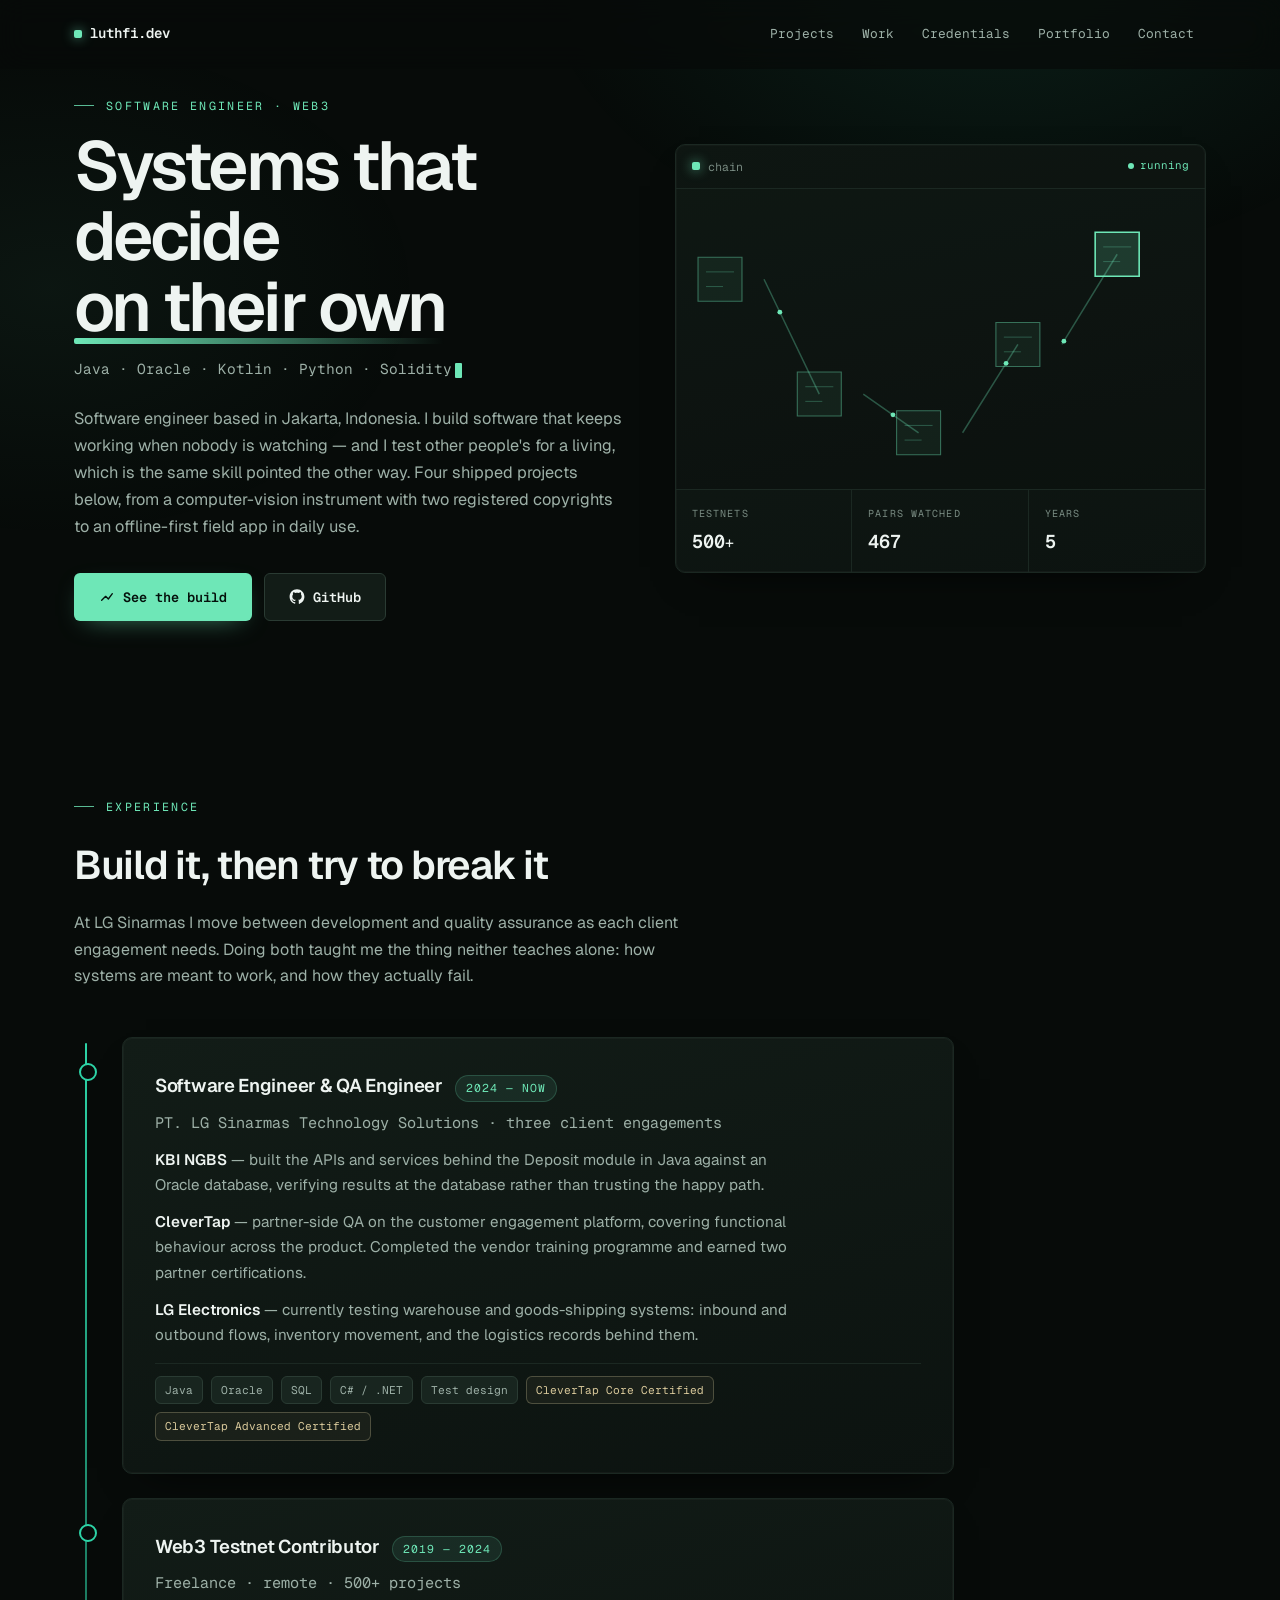
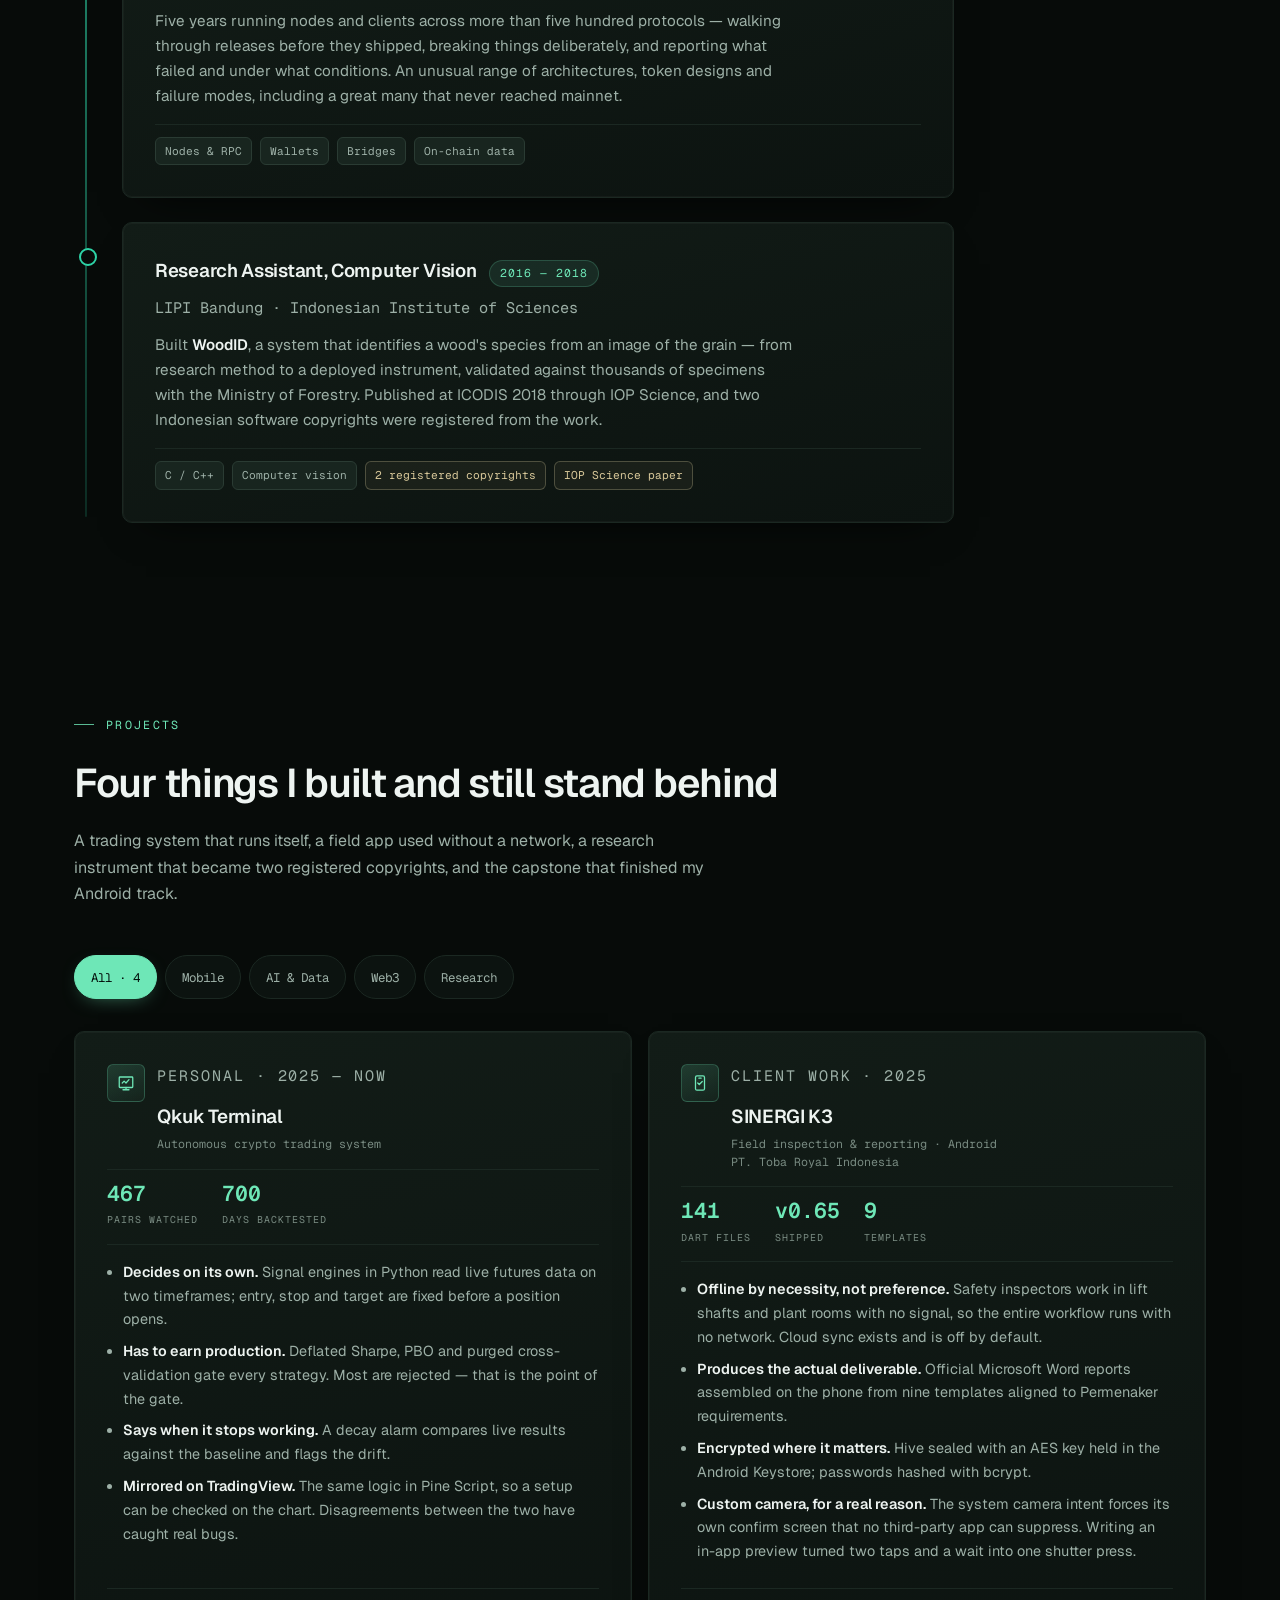
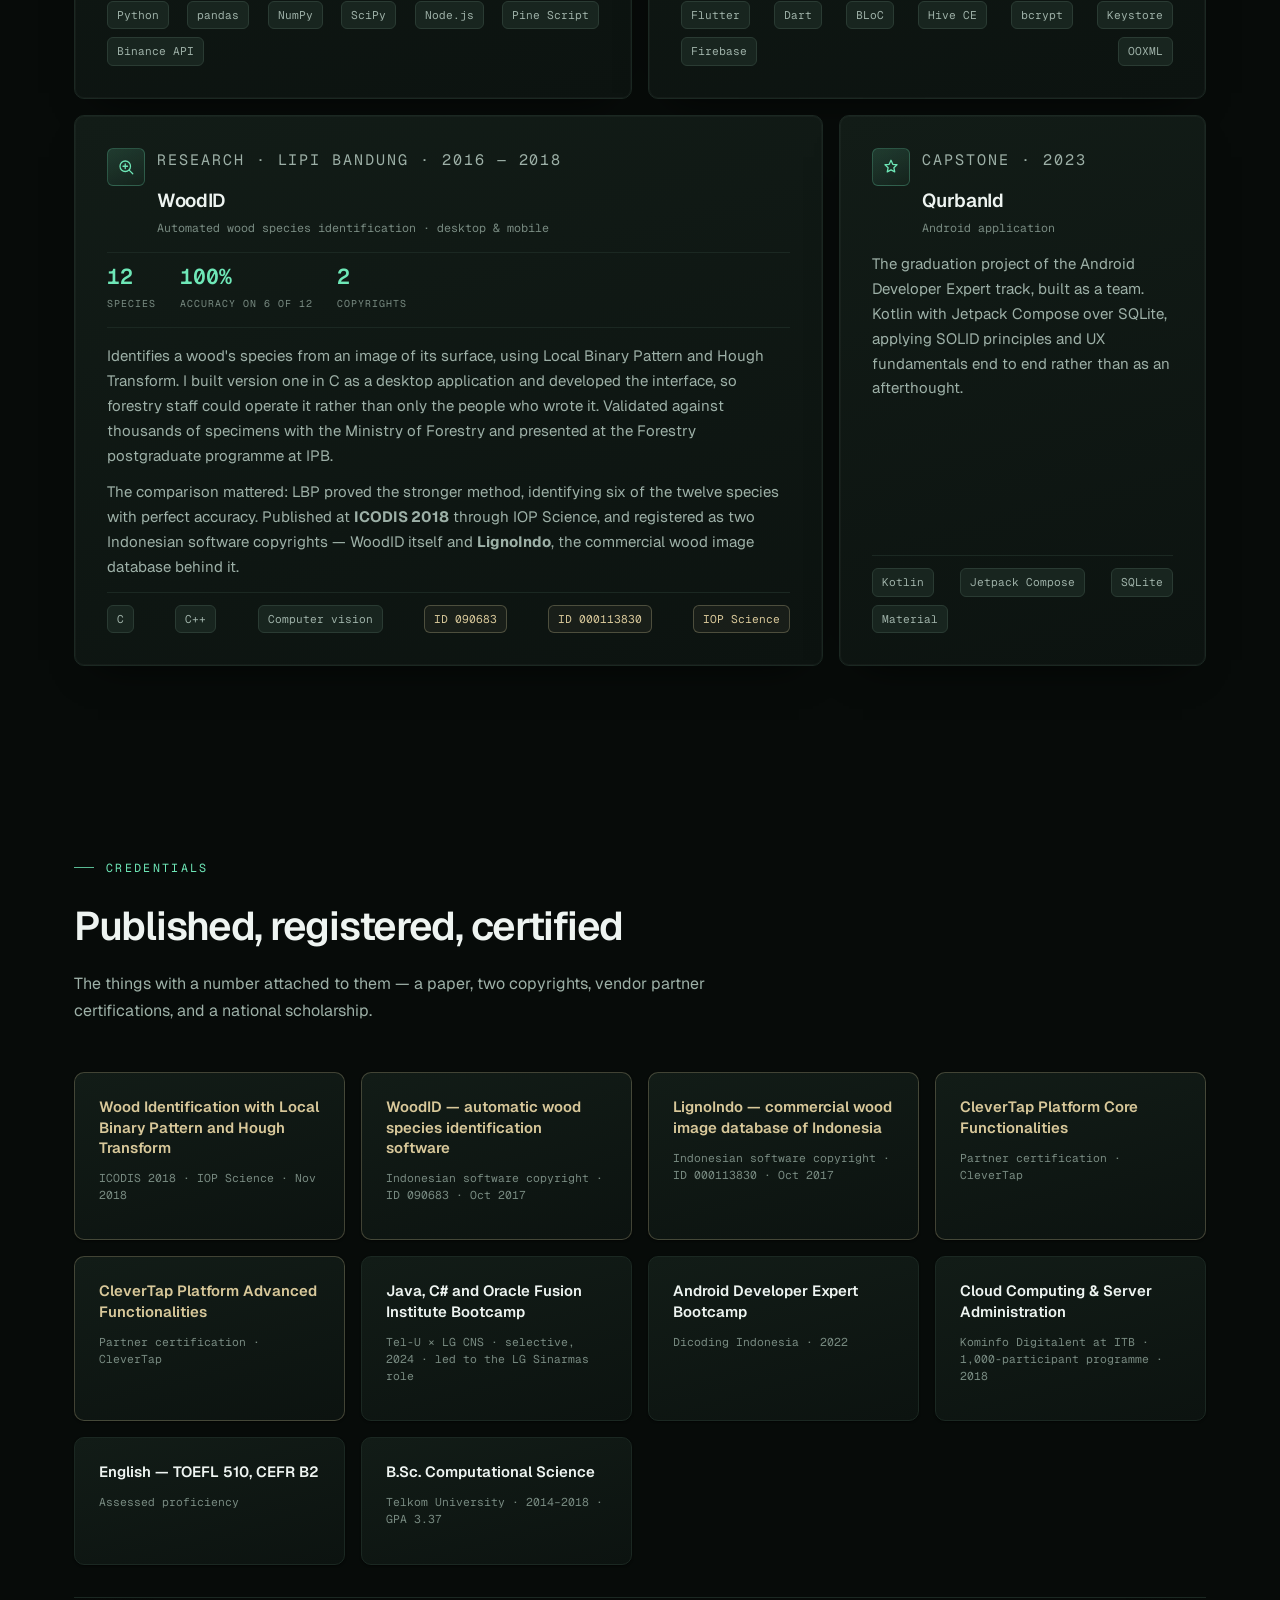
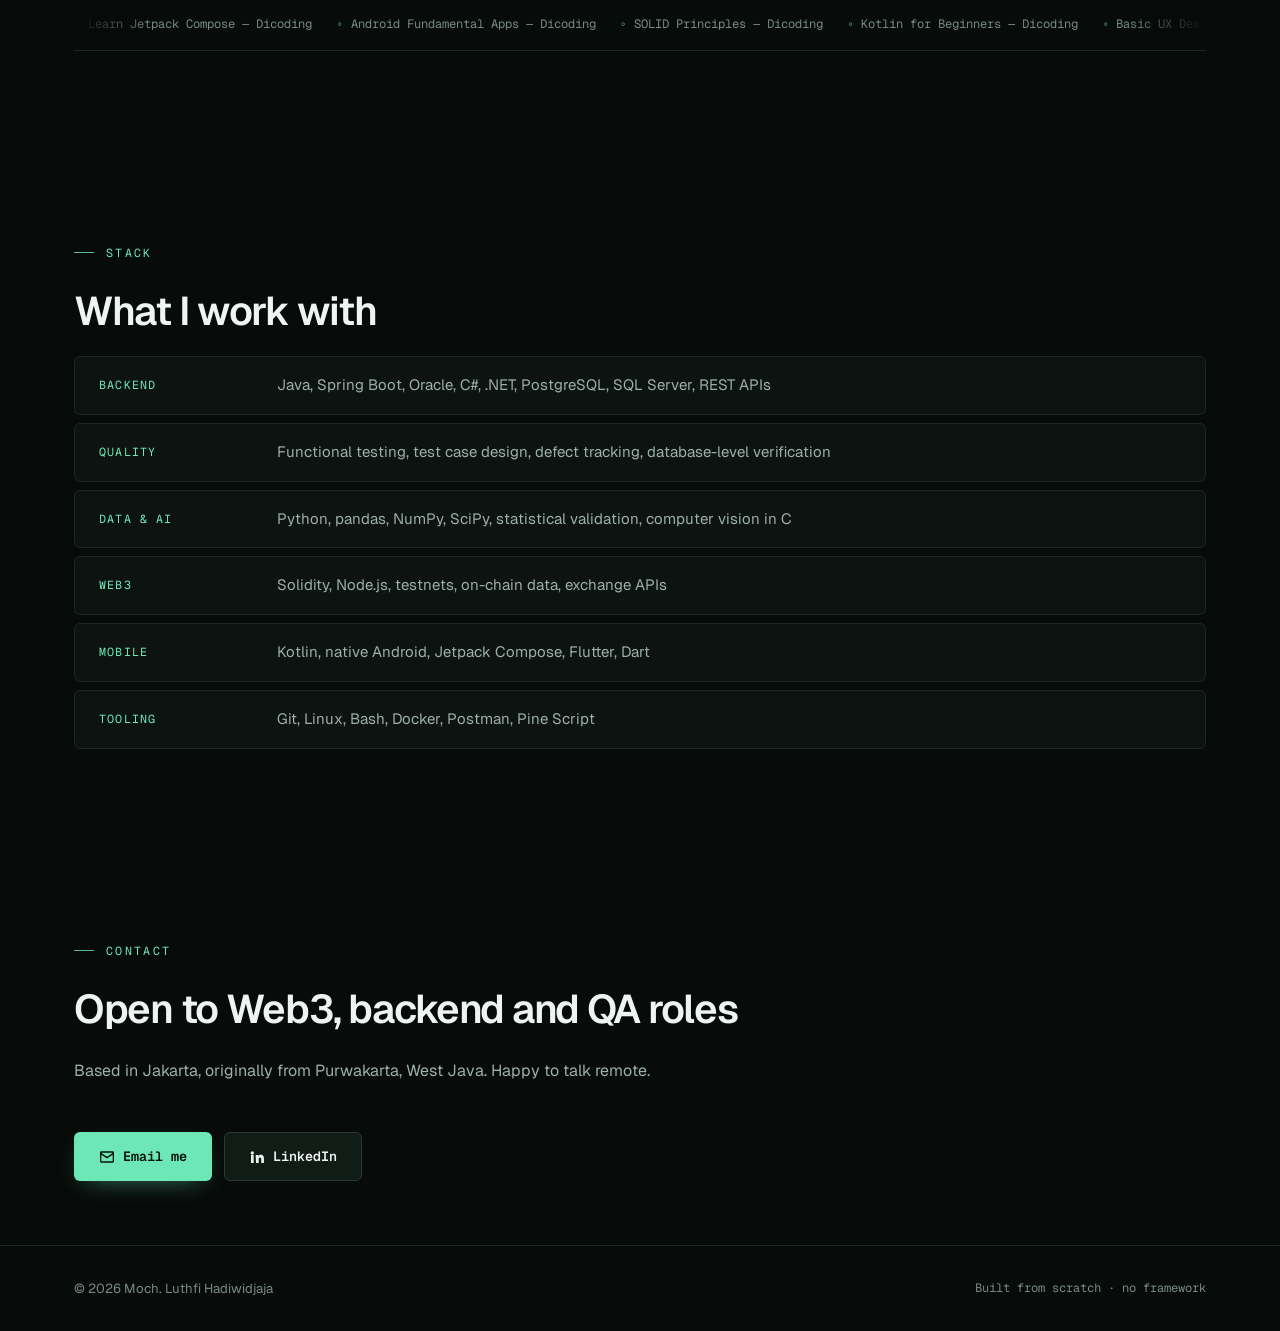
==== commit 4f3f7d5d: "portofolio: Qkuk Terminal case study (engines, terminal features, indicator, ops) + ATS CV" ====
--- a/index.html
+++ b/index.html
@@ -27,6 +27,7 @@
       <a class="opt" href="#projects">Projects</a>
       <a class="opt" href="#work">Work</a>
       <a class="opt" href="#credentials">Credentials</a>
+      <a class="opt" href="/portofolio/">Portfolio</a>
       <a href="#contact">Contact</a>
     </div>
   </div>
